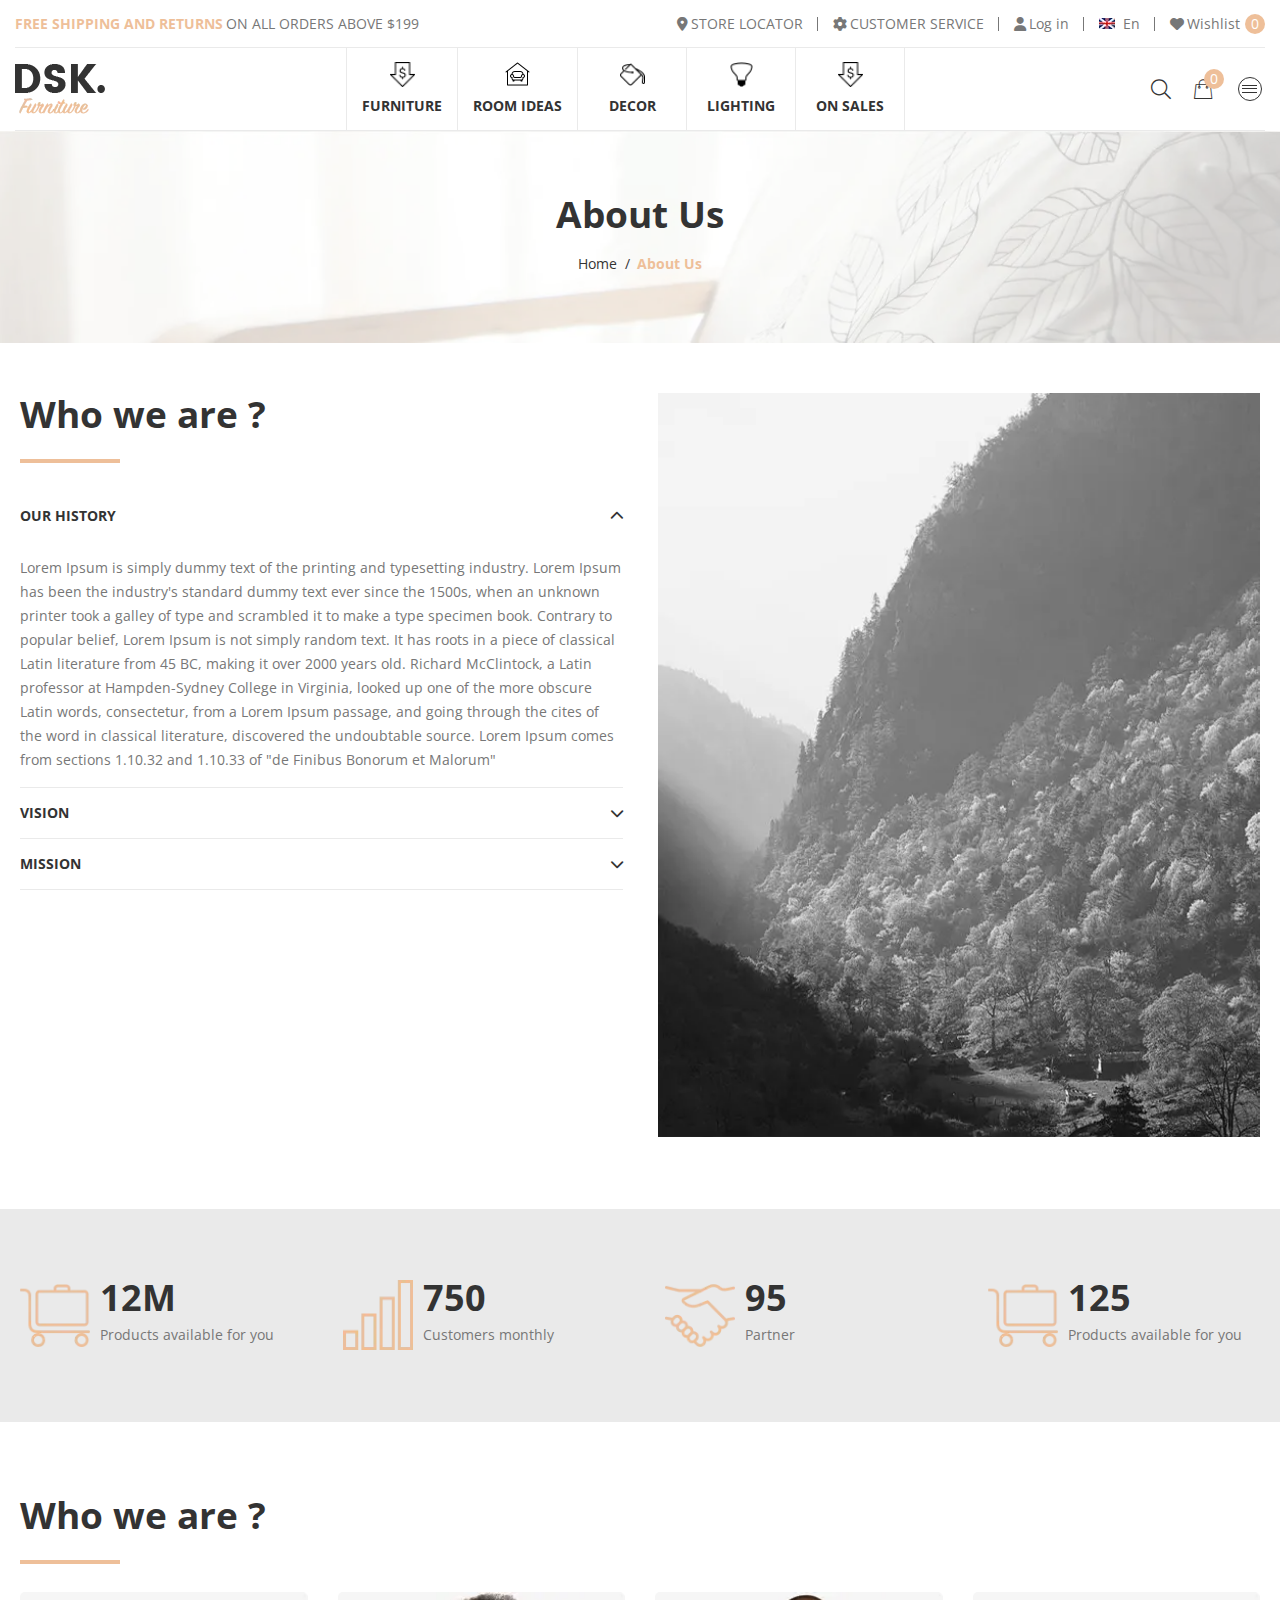
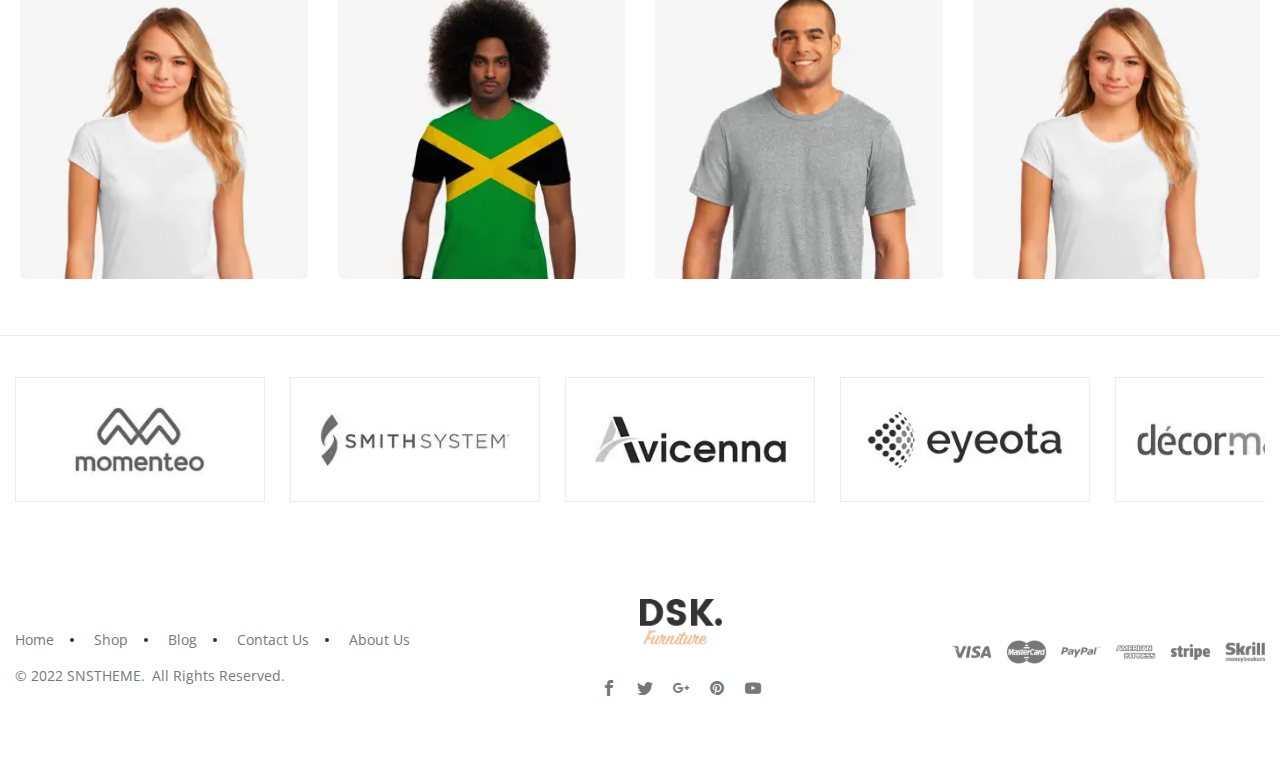
==== about-us.html @ 85099d87 "fc" ====
<!DOCTYPE html>
<html lang="en">

<head>
	<title>About Us</title>
	<meta charset="UTF-8">
	<meta name="format-detection" content="telephone=no">
	<!-- <style>body{opacity: 0;}</style> -->
	<link rel="stylesheet" href="css/style.min.css?_v=20220420190626">
	<!-- <link rel="shortcut icon" href="favicon.ico"> -->
	<!-- <meta name="robots" content="noindex, nofollow"> -->
	<meta name="viewport" content="width=device-width, initial-scale=1.0">
</head>


<!-- 
<div class="procuts-item">
	<div class="procuts-item__wrapper-image">
		<a href="#" class="procuts-item__favorite _icon-heart"></a>
		<div class="procuts-item__sale">sale</div>
		<div class="procuts-item__new">sale</div>
		<a href="#" class="procuts-item__image-ibg">
			<picture><source srcset="img/procuts-item/01.webp" type="image/webp"><img src="img/procuts-item/01.jpg" alt="image"></picture>
		</a>
	</div>
	<a href="#" class="procuts-item__title">Alice barstool</a>
	<div class="procuts-item__stars">
		<div class="procuts-item__star _icon-star checked"></div>
		<div class="procuts-item__star _icon-star checked"></div>
		<div class="procuts-item__star _icon-star checked"></div>
		<div class="procuts-item__star _icon-star checked"></div>
		<div class="procuts-item__star _icon-star"></div>
	</div>
	<div class="procuts-item__price">
		<div class="procuts-item__old">13.00$</div>
		<div class="procuts-item__new">16.00$</div>
	</div>
	<div class="procuts-item__text"></div>
	<div class="procuts-item__actions">
		<a href="#" class="procuts-item__button button button_white">Add to cart</a>
		<a href="#" class="procuts-item__icon _icon-eye"></a>
		<a href="#" class="procuts-item__icon _icon-scales"></a>
	</div>
</div> 
-->

<body>
	<div class="wrapper">
		<header data-scroll="48" class="header">
			<div class="header__top top-header">
				<div class="top-header__container">
					<div class="top-header__inner">
						<div class="top-header__free"><span>FREE SHIPPING AND RETURNS</span>ON ALL ORDERS ABOVE $199</div>
						<div class="top-header__links">
							<a href="#" class="top-header__link _icon-location">STORE LOCATOR</a>
							<a href="#" class="top-header__link _icon-gear">CUSTOMER SERVICE</a>
							<a href="#" class="top-header__link _icon-user">Log in</a>
							<div class="top-header__list">
								<div class="top-header__item">
									<a href="#" class="top-header__main-link">
										<div class="top-header__image-ibg top-header__image-ibg_contain">
											<picture><source srcset="img/header/flags/01.webp" type="image/webp"><img src="img/header/flags/01.jpg" alt="image"></picture>
										</div>
										<span>En</span>
									</a>
									<ul class="top-header__sub-list">
										<li class="top-header__sub-item">
											<a href="#" class="top-header__sub-link">
												<div class="top-header__image-ibg top-header__image-ibg_contain">
													<picture><source srcset="img/header/flags/02.webp" type="image/webp"><img src="img/header/flags/02.jpg" alt="image"></picture>
												</div>
												<span>It</span>
											</a>
										</li>
										<li class="top-header__sub-item">
											<a href="#" class="top-header__sub-link">
												<div class="top-header__image-ibg top-header__image-ibg_contain">
													<picture><source srcset="img/header/flags/03.webp" type="image/webp"><img src="img/header/flags/03.jpg" alt="image"></picture>
												</div>
												<span>Fr</span>
											</a>
										</li>
									</ul>
								</div>
							</div>
							<a href="#" class="top-header__link _icon-heart">Wishlist<span>0</span></a>
						</div>
					</div>
				</div>
			</div>
			<div data-lp class="header__bottom bottom-header">
				<div class="bottom-header__container">
					<div class="bottom-header__inner">
						<a href="#" class="bottom-header__logo-ibg bottom-header__logo-ibg_contain">
							<picture><source srcset="img/logotype.webp" type="image/webp"><img src="img/logotype.png" alt="image"></picture>
						</a>
						<div data-da=".menu__list,992,first" class="bottom-header__about">
							<a href="#" class="bottom-header__link bottom-header__link_first">
								<div class="bottom-header__image-ibg bottom-header__image-ibg_contain">
									<picture><source srcset="img/header/about/04.webp" type="image/webp"><img src="img/header/about/04.png" alt="image"></picture>
								</div>
								<div class="bottom-header__text">Furniture</div>
							</a>
							<a href="#" class="bottom-header__link">
								<div class="bottom-header__image-ibg bottom-header__image-ibg_contain">
									<picture><source srcset="img/header/about/01.webp" type="image/webp"><img src="img/header/about/01.png" alt="image"></picture>
								</div>
								<div class="bottom-header__text">Room Ideas</div>
							</a>
							<a href="#" class="bottom-header__link">
								<div class="bottom-header__image-ibg bottom-header__image-ibg_contain">
									<picture><source srcset="img/header/about/02.webp" type="image/webp"><img src="img/header/about/02.png" alt="image"></picture>
								</div>
								<div class="bottom-header__text">Decor</div>
							</a>
							<a href="#" class="bottom-header__link">
								<div class="bottom-header__image-ibg bottom-header__image-ibg_contain">
									<picture><source srcset="img/header/about/03.webp" type="image/webp"><img src="img/header/about/03.png" alt="image"></picture>
								</div>
								<div class="bottom-header__text">Lighting</div>
							</a>
							<a href="#" class="bottom-header__link">
								<div class="bottom-header__image-ibg bottom-header__image-ibg_contain">
									<picture><source srcset="img/header/about/04.webp" type="image/webp"><img src="img/header/about/04.png" alt="image"></picture>
								</div>
								<div class="bottom-header__text">on Sales</div>
							</a>
						</div>
						<div class="bottom-header__social">
							<a href="#" class="bottom-header__icon _icon-search"></a>
							<a href="#" class="bottom-header__icon _icon-cart"><span>0</span></a>
							<div class="header__menu menu">
								<div class="menu__icon icon-menu">
									<div class="icon-menu__inner">
										<span></span>
									</div>
								</div>
								<nav class="menu__body">
									<a href="tel:0433877946" class="menu__contctact">Call us free: (04) 33 877 946</a>
									<ul class="menu__list">
										<div class="menu__inner-list">
											<li data-spollers class="menu__item menu__item_drowp-down">
												<button type="button" data-spoller class="menu__link _icon-chervone">home</button>
												<ul class="menu__sub-menu">
													<li class="menu__sub-item">
														<a href="#" class="menu__sub-link">home 1</a>
													</li>
													<li class="menu__sub-item">
														<a href="#" class="menu__sub-link">home 2</a>
													</li>
													<li class="menu__sub-item">
														<a href="#" class="menu__sub-link">home 3</a>
													</li>
													<li class="menu__sub-item">
														<a href="#" class="menu__sub-link">home 4</a>
													</li>
												</ul>
											</li>
											<li class="menu__item">
												<a href="#" class="menu__link">shop</a>
											</li>
											<li class="menu__item">
												<a href="#" class="menu__link">blog</a>
											</li>
											<li class="menu__item">
												<a href="#" class="menu__link">about us</a>
											</li>
											<li class="menu__item">
												<a href="#" class="menu__link">contact us</a>
											</li>
										</div>
									</ul>
									<div class="menu__social">
										<div class="menu__text">Connect with us:</div>
										<div class="menu__icons">
											<a href="#" class="menu__social-icon _icon-facebook"></a>
											<a href="#" class="menu__social-icon _icon-google-plus"></a>
											<a href="#" class="menu__social-icon _icon-twitter"></a>
											<a href="#" class="menu__social-icon _icon-youtube"></a>
											<a href="#" class="menu__social-icon _icon-pinterest"></a>
										</div>
									</div>
								</nav>
							</div>
						</div>
					</div>
				</div>
			</div>
		</header>
		<main class="page">

			<section class="second-navigation">
				<div class="second-navigation__image-ibg">
					<picture><source srcset="img/second-navigation/01.webp" type="image/webp"><img src="img/second-navigation/01.jpg" alt="image"></picture>
				</div>
				<div class="second-navigation__small-container">
					<h1 class="second-navigation__title title">About Us</h1>
					<nav class="second-navigation__menu">
						<ul class="second-navigation__list">
							<li class="second-navigation__item"><a href="#" class="second-navigation__link">Home</a></li>
							<li class="second-navigation__item"><span class="second-navigation__span">About Us</span></li>
						</ul>
					</nav>
				</div>
			</section>

			<section class="who">
				<div class="who__small-container">
					<div class="who__spollers">
						<h2 class="contact-us__title title">Who we are ?</h2>
						<div data-spollers data-one-spoller class="who__items">
							<div class="who__item">
								<button data-spoller type="button" class="who__button _icon-chervone _spoller-active">Our history</button>
								<div class="who__body">Lorem Ipsum is simply dummy text of the printing and typesetting industry. Lorem Ipsum has been the industry's standard dummy text ever since the 1500s, when an unknown printer took a galley of type and scrambled it to make a type specimen book. Contrary to popular belief, Lorem Ipsum is not simply random text. It has roots in a piece of classical Latin literature from 45 BC, making it over 2000 years old. Richard McClintock, a Latin professor at Hampden-Sydney College in Virginia, looked up one of the more obscure Latin words, consectetur, from a Lorem Ipsum passage, and going through the cites of the word in classical literature, discovered the undoubtable source. Lorem Ipsum comes from sections 1.10.32 and 1.10.33 of "de Finibus Bonorum et Malorum" </div>
							</div>
							<div class="who__item">
								<button data-spoller type="button" class="who__button _icon-chervone">Vision</button>
								<div class="who__body">Lorem Ipsum is simply dummy text of the printing and typesetting industry. Lorem Ipsum has been the industry's standard dummy text.</div>
							</div>
							<div class="who__item">
								<button data-spoller type="button" class="who__button _icon-chervone">mission</button>
								<div class="who__body">Lorem Ipsum is simply dummy text of the printing and typesetting industry. Lorem Ipsum has been the industry's standard dummy text ever since the 1500s, when an unknown printer took a galley of type and scrambled it to make a type specimen book. Contrary to popular belief, Lorem Ipsum is not simply random text. It has roots in a piece of classical Latin literature from 45 BC, making it over 2000 years old. Richard McClintock, a Latin professor at Hampden-Sydney College in Virginia, looked up one of the more obscure Latin words, consectetur, from a Lorem Ipsum passage, and going through the cites of the word in classical literature, discovered the undoubtable source. Lorem Ipsum comes from sections 1.10.32 and 1.10.33 of.</div>
							</div>
						</div>
					</div>
					<div class="who__image-ibg">
						<picture><source srcset="img/who/01.webp" type="image/webp"><img src="img/who/01.jpg" alt="image"></picture>
					</div>
				</div>
			</section>

			<div class="digi">
				<div class="digi__container">
					<div class="digi__small-container">
						<div class="digi__items">
							<div class="digi__item">
								<div class="digi__icon-ibg digi__icon-ibg_contain">
									<picture><source srcset="img/digi/01.webp" type="image/webp"><img src="img/digi/01.png" alt="image"></picture>
								</div>
								<div class="digi__content">
									<div class="digi__number">12M</div>
									<div class="digi__text">Products available for you</div>
								</div>
							</div>
							<div class="digi__item">
								<div class="digi__icon-ibg digi__icon-ibg_contain">
									<picture><source srcset="img/digi/02.webp" type="image/webp"><img src="img/digi/02.png" alt="image"></picture>
								</div>
								<div class="digi__content">
									<div class="digi__number">750</div>
									<div class="digi__text">Customers monthly</div>
								</div>
							</div>
							<div class="digi__item">
								<div class="digi__icon-ibg digi__icon-ibg_contain">
									<picture><source srcset="img/digi/03.webp" type="image/webp"><img src="img/digi/03.png" alt="image"></picture>
								</div>
								<div class="digi__content">
									<div class="digi__number">95</div>
									<div class="digi__text">Partner</div>
								</div>
							</div>
							<div class="digi__item">
								<div class="digi__icon-ibg digi__icon-ibg_contain">
									<picture><source srcset="img/digi/04.webp" type="image/webp"><img src="img/digi/04.png" alt="image"></picture>
								</div>
								<div class="digi__content">
									<div class="digi__number">125</div>
									<div class="digi__text">Products available for you</div>
								</div>
							</div>
						</div>
					</div>
				</div>
			</div>

			<section class="meet-team">
				<div class="meet-team__small-container">
					<h2 class="contact-us__title title">Who we are ?</h2>
					<div class="meet-team__items">
						<div class="meet-team__column">
							<div class="meet-team__item">
								<div class="meet-team__image-ibg">
									<picture><source srcset="img/meet-team/01.webp" type="image/webp"><img src="img/meet-team/01.jpg" alt="image"></picture>
								</div>
								<div class="meet-team__hover">
									<a href="#" class="meet-team__naem">Natalia</a>
									<a href="#" class="meet-team__postion">Furniture Design</a>
									<div class="meet-team__social">
										<a href="# " class="meet-team__link _icon-facebook"></a>
										<a href="# " class="meet-team__link _icon-twitter"></a>
										<a href="# " class="meet-team__link _icon-google-plus"></a>
									</div>
								</div>
							</div>
						</div>
						<div class="meet-team__column">
							<div class="meet-team__item">
								<div class="meet-team__image-ibg">
									<picture><source srcset="img/meet-team/02.webp" type="image/webp"><img src="img/meet-team/02.jpg" alt="image"></picture>
								</div>
								<div class="meet-team__hover">
									<a href="#" class="meet-team__naem">Wiliam</a>
									<a href="#" class="meet-team__postion">Technical Support</a>
									<div class="meet-team__social">
										<a href="# " class="meet-team__link _icon-facebook"></a>
										<a href="# " class="meet-team__link _icon-twitter"></a>
										<a href="# " class="meet-team__link _icon-google-plus"></a>
									</div>
								</div>
							</div>
						</div>
						<div class="meet-team__column">
							<div class="meet-team__item">
								<div class="meet-team__image-ibg">
									<picture><source srcset="img/meet-team/03.webp" type="image/webp"><img src="img/meet-team/03.jpg" alt="image"></picture>
								</div>
								<div class="meet-team__hover">
									<a href="#" class="meet-team__naem">Stephen Ngo</a>
									<a href="#" class="meet-team__postion">CTO</a>
									<div class="meet-team__social">
										<a href="# " class="meet-team__link _icon-facebook"></a>
										<a href="# " class="meet-team__link _icon-twitter"></a>
										<a href="# " class="meet-team__link _icon-google-plus"></a>
									</div>
								</div>
							</div>
						</div>
						<div class="meet-team__column">
							<div class="meet-team__item">
								<div class="meet-team__image-ibg">
									<picture><source srcset="img/meet-team/01.webp" type="image/webp"><img src="img/meet-team/01.jpg" alt="image"></picture>
								</div>
								<div class="meet-team__hover">
									<a href="#" class="meet-team__naem">Natalia</a>
									<a href="#" class="meet-team__postion">Furniture Design</a>
									<div class="meet-team__social">
										<a href="# " class="meet-team__link _icon-facebook"></a>
										<a href="# " class="meet-team__link _icon-twitter"></a>
										<a href="# " class="meet-team__link _icon-google-plus"></a>
									</div>
								</div>
							</div>
						</div>
					</div>
				</div>
			</section>

			<div class="partners">
				<div class="partners__container">
					<div class="partners__slider">
						<div class="partners__swiper">
							<a href="#" class="partners__slide">
								<div class="partners__image-ibg partners__image-ibg_contain">
									<picture><source srcset="img/partners/01.webp" type="image/webp"><img src="img/partners/01.jpg" alt="image"></picture>
								</div>
							</a>
							<a href="#" class="partners__slide">
								<div class="partners__image-ibg partners__image-ibg_contain">
									<picture><source srcset="img/partners/02.webp" type="image/webp"><img src="img/partners/02.jpg" alt="image"></picture>
								</div>
							</a>
							<a href="#" class="partners__slide">
								<div class="partners__image-ibg partners__image-ibg_contain">
									<picture><source srcset="img/partners/03.webp" type="image/webp"><img src="img/partners/03.jpg" alt="image"></picture>
								</div>
							</a>
							<a href="#" class="partners__slide">
								<div class="partners__image-ibg partners__image-ibg_contain">
									<picture><source srcset="img/partners/04.webp" type="image/webp"><img src="img/partners/04.jpg" alt="image"></picture>
								</div>
							</a>
							<a href="#" class="partners__slide">
								<div class="partners__image-ibg partners__image-ibg_contain">
									<picture><source srcset="img/partners/05.webp" type="image/webp"><img src="img/partners/05.jpg" alt="image"></picture>
								</div>
							</a>
							<a href="#" class="partners__slide">
								<div class="partners__image-ibg partners__image-ibg_contain">
									<picture><source srcset="img/partners/06.webp" type="image/webp"><img src="img/partners/06.jpg" alt="image"></picture>
								</div>
							</a>
						</div>
					</div>
				</div>
			</div>

		</main>
		<footer class="footer">
			<div class="footer__container">
				<div class="footer__content">
					<nav class="footer__menu">
						<ul class="footer__list">
							<li class="footer__item">
								<a href="#" class="footer__link">Home</a>
							</li>
							<li class="footer__item">
								<a href="#" class="footer__link">Shop</a>
							</li>
							<li class="footer__item">
								<a href="#" class="footer__link">Blog</a>
							</li>
							<li class="footer__item">
								<a href="#" class="footer__link">Contact Us</a>
							</li>
							<li class="footer__item">
								<a href="#" class="footer__link">About Us</a>
							</li>
						</ul>
					</nav>
					<div class="footer__copy">© 2022 SNSTHEME. <a href="#">All Rights Reserved.</a></div>
				</div>
				<div class="footer__main">
					<a href="#" class="footer__logo-ibg footer__logo-ibg_contain">
						<picture><source srcset="img/logotype.webp" type="image/webp"><img src="img/logotype.png" alt="image"></picture>
					</a>
					<div class="footer__icons">
						<a href="#" class="footer__icon _icon-facebook"></a>
						<a href="#" class="footer__icon _icon-twitter"></a>
						<a href="#" class="footer__icon _icon-google-plus"></a>
						<a href="#" class="footer__icon _icon-pinterest"></a>
						<a href="#" class="footer__icon _icon-youtube"></a>
					</div>
				</div>
				<a href="#" class="footer__pay-ibg footer__pay-ibg_contain">
					<picture><source srcset="img/payment.webp" type="image/webp"><img src="img/payment.png" alt="image"></picture>
				</a>
			</div>
		</footer>
	</div>
	<!-- 
<div id="popup" aria-hidden="true" class="popup">
	<div class="popup__wrapper">
		<div class="popup__content">
			<button data-close type="button" class="popup__close">Закрыть</button>
			<div class="popup__text">
			</div>
		</div>
	</div>
</div>
 -->

	<script src="js/app.min.js?_v=20220420190626"></script>
</body>

</html>
---- css/style.min.css ----
@charset "UTF-8";@import url(https://fonts.googleapis.com/css?family=Open+Sans:300,regular,italic,700&display=swap);@import url(https://fonts.googleapis.com/css?family=Poppins:700&display=swap);@font-face{font-family:icons;font-display:swap;src:url(../fonts/icons.woff2) format("woff2"),url(../fonts/icons.woff) format("woff");font-weight:400;font-style:normal}.aside-blog__button::before,.aside-catalog__link::after,.aside-catalog__title_categories::before,.aside-catalog__title_hide::before,.content-product__star,.select__value:after,[class*=_icon-]:before{font-family:icons;font-style:normal;font-weight:400;font-variant:normal;text-transform:none;line-height:1;-webkit-font-smoothing:antialiased;-moz-osx-font-smoothing:grayscale}[class*=_icon-]:before{display:block}._icon-arrow:before{content:"\e900"}._icon-chervone:before{content:"\e902"}._icon-comments:before{content:"\e903"}._icon-eye:before{content:"\e904"}._icon-folder:before{content:"\e905"}._icon-gear:before{content:"\e906"}._icon-heart:before{content:"\e907"}._icon-list:before{content:"\e908"}._icon-location:before{content:"\e90a"}._icon-scales:before{content:"\e90b"}._icon-sheare:before{content:"\e90c"}._icon-tags:before{content:"\e90d"}._icon-user:before{content:"\e90e"}._icon-cart:before{content:"\e901"}._icon-grid:before{content:"\e909"}._icon-search:before{content:"\e90f"}._icon-star:before,.content-product__star:before{content:"\e914"}._icon-cog:before{content:"\e994"}._icon-google-plus:before{content:"\ea8b"}._icon-facebook:before{content:"\ea90"}._icon-twitter:before{content:"\ea96"}._icon-youtube:before{content:"\ea9d"}._icon-pinterest:before{content:"\ead1"}*{padding:0;margin:0;border:0}*,:after,:before{-webkit-box-sizing:border-box;box-sizing:border-box}body,html{height:100%;min-width:320px}body{color:#777;line-height:1;font-family:"Open Sans";font-size:.875rem;-ms-text-size-adjust:100%;-moz-text-size-adjust:100%;-webkit-text-size-adjust:100%;-webkit-font-smoothing:antialiased;-moz-osx-font-smoothing:grayscale}button,input,textarea{font-family:"Open Sans";font-size:inherit}button{cursor:pointer;color:inherit;background-color:inherit}a{color:inherit}a:link,a:visited{text-decoration:none}a:hover{text-decoration:none}ul li{list-style:none}img{vertical-align:top}h1,h2,h3,h4,h5,h6{font-weight:inherit;font-size:inherit}.lock body{overflow:hidden;-ms-touch-action:none;touch-action:none}.wrapper{min-height:100%;display:-webkit-box;display:-ms-flexbox;display:flex;-webkit-box-orient:vertical;-webkit-box-direction:normal;-ms-flex-direction:column;flex-direction:column;overflow:hidden}.wrapper>main{-webkit-box-flex:1;-ms-flex:1 1 auto;flex:1 1 auto}.wrapper>*{min-width:0}[class*=__container]{max-width:114.375rem;-webkit-box-sizing:content-box;box-sizing:content-box;margin:0 auto;padding:0 .9375rem}[class*=__small-container]{max-width:77.5rem;padding:0 .9375rem;-webkit-box-sizing:content-box;box-sizing:content-box;margin:0 auto}.button{display:-webkit-box;display:-ms-flexbox;display:flex;-webkit-box-pack:center;-ms-flex-pack:center;justify-content:center;-webkit-box-align:center;-ms-flex-align:center;align-items:center;min-height:3.125rem;padding:.5rem .9375rem;font-weight:700;color:#fff;background-color:#eebf99;text-align:center;line-height:1.2857142857;border-radius:.3125rem;border:.0625rem solid transparent;-webkit-transition:all .3s ease 0s;-o-transition:all .3s ease 0s;transition:all .3s ease 0s}.button_white{background-color:#fff;border:.0625rem solid #eaeaea;color:#777}input[type=email],input[type=tel],input[type=text],textarea{-webkit-appearance:none;-moz-appearance:none;appearance:none}.input{border-radius:.3125rem;width:100%;display:block;padding:0 .9375rem;border:.0625rem solid #eaeaea;color:#000}.input::-webkit-input-placeholder{opacity:1;-webkit-transition:opacity .3s ease 0s;transition:opacity .3s ease 0s}.input::-moz-placeholder{opacity:1;-moz-transition:opacity .3s ease 0s;transition:opacity .3s ease 0s}.input:-ms-input-placeholder{opacity:1;-ms-transition:opacity .3s ease 0s;transition:opacity .3s ease 0s}.input::-ms-input-placeholder{opacity:1;-ms-transition:opacity .3s ease 0s;transition:opacity .3s ease 0s}.input::placeholder{opacity:1;-webkit-transition:opacity .3s ease 0s;-o-transition:opacity .3s ease 0s;transition:opacity .3s ease 0s}.input:focus::-webkit-input-placeholder{opacity:0}.input:focus::-moz-placeholder{opacity:0}.input:focus:-ms-input-placeholder{opacity:0}.input:focus::-ms-input-placeholder{opacity:0}.input:focus::placeholder{opacity:0}textarea.input{resize:none;padding:0 0}.checkbox{position:relative}.checkbox:not(:last-child){margin-bottom:.3125em}.checkbox__input{position:absolute;width:0;height:0;opacity:0}.checkbox__input:focus+.checkbox__label:before{-webkit-box-shadow:0 0 .3125rem #000;box-shadow:0 0 .3125rem #000}.checkbox__input:checked+.checkbox__label:before{border:.0625rem solid #eebf99}.checkbox__input:checked+.checkbox__label .checkbox__text{color:#eebf99}.checkbox__input:checked+.checkbox__label .checkbox__text span{color:#777}.checkbox__label{padding:.625rem 0;cursor:pointer;display:-webkit-inline-box;display:-ms-inline-flexbox;display:inline-flex;-webkit-box-align:center;-ms-flex-align:center;align-items:center;position:relative;gap:.625rem}.checkbox__label:before{content:"";-ms-flex-item-align:start;align-self:flex-start;-webkit-box-flex:0;-ms-flex:0 0 .75rem;flex:0 0 .75rem;width:.75rem;height:.75rem;border:.0625rem solid #eaeaea;-webkit-transition:all .3s ease 0s;-o-transition:all .3s ease 0s;transition:all .3s ease 0s}.checkbox__text{text-transform:uppercase;color:#333;-webkit-transition:color .3s ease 0s;-o-transition:color .3s ease 0s;transition:color .3s ease 0s}.checkbox__text span{color:#777}.custom{position:relative}.custom__input{position:absolute;width:0;height:0;opacity:0}.custom__input:focus+.custom__label .custom__circle::before{-webkit-box-shadow:0 0 .3125rem #000;box-shadow:0 0 .3125rem #000}.custom__input:checked+.custom__label .custom__circle::before{border:.0625rem solid #eebf99}.custom__label{position:relative;display:-webkit-box;display:-ms-flexbox;display:flex;-webkit-box-pack:center;-ms-flex-pack:center;justify-content:center;-webkit-box-align:center;-ms-flex-align:center;align-items:center;cursor:pointer;min-width:1.875rem;max-width:1.875rem;height:1.875rem;border-radius:50%}.custom__circle{-webkit-box-flex:0;-ms-flex:0 0 1.125rem;flex:0 0 1.125rem;width:1.125rem;height:1.125rem;border-radius:50%}.custom__circle::before{content:"";position:absolute;width:100%;height:100%;top:0;left:0;border:.0625rem solid #eaeaea;-webkit-transition:all .3s ease 0s;-o-transition:all .3s ease 0s;transition:all .3s ease 0s;border-radius:50%;-webkit-box-shadow:0 0 .3125rem transparent;box-shadow:0 0 .3125rem transparent}.select{position:relative}.select__body{position:relative}.select__title{color:inherit;text-align:left;border:1px solid #eaeaea;-webkit-transition:border .3s ease 0s;-o-transition:border .3s ease 0s;transition:border .3s ease 0s;background-color:#fff;cursor:pointer;width:100%;border-radius:4px}.select__value{display:-webkit-box;display:-ms-flexbox;display:flex;-webkit-box-align:center;-ms-flex-align:center;align-items:center;height:1.875rem;padding:0 1.875rem 0 .9375rem;gap:.625rem}.select__value>*{-webkit-box-flex:1;-ms-flex:1 1 auto;flex:1 1 auto}.select__value:after{position:absolute;right:.625rem;content:"\e902";-webkit-transition:all .3s ease 0s;-o-transition:all .3s ease 0s;transition:all .3s ease 0s;top:50%;-webkit-transform:rotate(0) translate(0,-50%);-ms-transform:rotate(0) translate(0,-50%);transform:rotate(0) translate(0,-50%)}._select-open .select__value:after{color:#eebf99;-webkit-transform:rotate(-180deg) translate(0,50%);-ms-transform:rotate(-180deg) translate(0,50%);transform:rotate(-180deg) translate(0,50%)}.select__value._select-pseudo-label::before{content:attr(data-pseudo-label);opacity:.5}.select .select__content{white-space:nowrap;max-width:10rem;overflow:hidden}.select__text{-webkit-box-flex:1;-ms-flex:1 1 auto;flex:1 1 auto}.select__input{width:100%;background-color:transparent;height:100%}.select__options{color:#000;position:absolute;z-index:2;top:2rem;border-radius:0 0 4px 4px;min-width:100%;left:0;background-color:#fff;border-top:0;border:1px solid #d9d9d9;border-top:0;padding:10px 0 5px 0}.select__scroll{overflow-y:auto;overflow-x:hidden;max-height:200px}.select__option{width:100%;display:block;text-align:left;cursor:pointer;padding:5px 15px;color:inherit}.select__option._select-selected{background-color:#eee}.select__row{display:-webkit-inline-box;display:-ms-inline-flexbox;display:inline-flex;-webkit-box-align:center;-ms-flex-align:center;align-items:center}.select._select-open{z-index:5}._select-tag{cursor:pointer}.quantity{width:5.625rem;height:2.8125rem;display:-webkit-box;display:-ms-flexbox;display:flex;border:.0625rem solid #eaeaea;border-radius:.3125rem}.quantity__button{-webkit-box-flex:0;-ms-flex:0 0 1.875rem;flex:0 0 1.875rem;position:relative;cursor:pointer}.quantity__button::after,.quantity__button::before{content:"";position:absolute;top:50%;left:50%;-webkit-transition:all .3s ease 0s;-o-transition:all .3s ease 0s;transition:all .3s ease 0s;margin:0 0 0 -.28125rem;background-color:#a6a6a6;width:.5625rem;height:.0625rem}.quantity__button_plus::before{-webkit-transform:rotate(-90deg);-ms-transform:rotate(-90deg);transform:rotate(-90deg)}.quantity__input{-webkit-box-flex:1;-ms-flex:1 1 auto;flex:1 1 auto}.quantity__input input{height:100%;color:#777;font-size:.75rem;width:100%;text-align:center}.noUi-target,.noUi-target *{-webkit-touch-callout:none;-webkit-tap-highlight-color:transparent;-webkit-user-select:none;-ms-touch-action:none;touch-action:none;-ms-user-select:none;-moz-user-select:none;user-select:none;-webkit-box-sizing:border-box;box-sizing:border-box}.noUi-target{position:relative}.noUi-base,.noUi-connects{width:100%;height:100%;position:relative;z-index:1}.noUi-connects{overflow:hidden;z-index:0}.noUi-connect,.noUi-origin{will-change:transform;position:absolute;z-index:1;top:0;right:0;height:100%;width:calc(100% - 1.25rem);-ms-transform-origin:0 0;-webkit-transform-origin:0 0;-webkit-transform-style:preserve-3d;transform-origin:0 0;-webkit-transform-style:flat;transform-style:flat}.noUi-txt-dir-rtl.noUi-horizontal .noUi-origin{left:0;right:auto}.noUi-vertical .noUi-origin{top:-100%;width:0}.noUi-horizontal .noUi-origin{height:0}.noUi-handle{-webkit-backface-visibility:hidden;backface-visibility:hidden;position:absolute}.noUi-touch-area{height:100%;width:100%}.noUi-state-tap .noUi-connect,.noUi-state-tap .noUi-origin{-webkit-transition:-webkit-transform .3s;transition:-webkit-transform .3s;-o-transition:transform .3s;transition:transform .3s;transition:transform .3s,-webkit-transform .3s}.noUi-state-drag *{cursor:inherit!important}.noUi-horizontal{height:.3125rem;background-color:#eebf99}.noUi-horizontal .noUi-handle{width:1.25rem;height:1.25rem;right:0;top:-.5625rem;border-radius:50%}.noUi-vertical{width:18px}.noUi-vertical .noUi-handle{width:28px;height:34px;right:-6px;bottom:-17px}.noUi-txt-dir-rtl.noUi-horizontal .noUi-handle{left:-17px;right:auto}.noUi-target{background-color:#eaeaea}.noUi-connects{border-radius:3px}.noUi-connect{background-color:#eebf99}.noUi-draggable{cursor:ew-resize}.noUi-vertical .noUi-draggable{cursor:ns-resize}.noUi-handle{cursor:pointer;width:1.25rem;height:1.25rem;background-color:#fff;border:.1875rem solid #eebf99;border-radius:50%}[disabled] .noUi-connect{background:#b8b8b8}[disabled] .noUi-handle,[disabled].noUi-handle,[disabled].noUi-target{cursor:not-allowed}.noUi-pips,.noUi-pips *{-webkit-box-sizing:border-box;box-sizing:border-box}.noUi-pips{position:absolute;color:#999}.noUi-value{position:absolute;white-space:nowrap;text-align:center}.noUi-value-sub{color:#ccc;font-size:10px}.noUi-marker{position:absolute;background:#ccc}.noUi-marker-sub{background:#aaa}.noUi-marker-large{background:#aaa}.noUi-pips-horizontal{padding:10px 0;height:80px;top:100%;left:0;width:100%}.noUi-value-horizontal{-webkit-transform:translate(-50%,50%);-ms-transform:translate(-50%,50%);transform:translate(-50%,50%)}.noUi-rtl .noUi-value-horizontal{-webkit-transform:translate(50%,50%);-ms-transform:translate(50%,50%);transform:translate(50%,50%)}.noUi-marker-horizontal.noUi-marker{margin-left:-1px;width:2px;height:5px}.noUi-marker-horizontal.noUi-marker-sub{height:10px}.noUi-marker-horizontal.noUi-marker-large{height:15px}.noUi-pips-vertical{padding:0 10px;height:100%;top:0;left:100%}.noUi-value-vertical{-webkit-transform:translate(0,-50%);-ms-transform:translate(0,-50%);transform:translate(0,-50%);padding-left:25px}.noUi-rtl .noUi-value-vertical{-webkit-transform:translate(0,50%);-ms-transform:translate(0,50%);transform:translate(0,50%)}.noUi-marker-vertical.noUi-marker{width:5px;height:2px;margin-top:-1px}.noUi-marker-vertical.noUi-marker-sub{width:10px}.noUi-marker-vertical.noUi-marker-large{width:15px}.noUi-tooltip{display:block;position:absolute;border:1px solid #d9d9d9;border-radius:3px;background:#fff;color:#000;padding:5px;text-align:center;white-space:nowrap}.noUi-horizontal .noUi-tooltip{-webkit-transform:translate(-50%,0);-ms-transform:translate(-50%,0);transform:translate(-50%,0);left:50%;bottom:120%}.noUi-vertical .noUi-tooltip{-webkit-transform:translate(0,-50%);-ms-transform:translate(0,-50%);transform:translate(0,-50%);top:50%;right:120%}.noUi-horizontal .noUi-origin>.noUi-tooltip{-webkit-transform:translate(50%,0);-ms-transform:translate(50%,0);transform:translate(50%,0);left:auto;bottom:10px}.noUi-vertical .noUi-origin>.noUi-tooltip{-webkit-transform:translate(0,-18px);-ms-transform:translate(0,-18px);transform:translate(0,-18px);top:auto;right:28px}.paggination__list{display:-webkit-box;display:-ms-flexbox;display:flex;-webkit-box-pack:center;-ms-flex-pack:center;justify-content:center;gap:.625rem}.paggination__link{min-width:2.5rem;max-width:2.5rem;height:2.5rem;display:-webkit-box;display:-ms-flexbox;display:flex;-webkit-box-pack:center;-ms-flex-pack:center;justify-content:center;-webkit-box-align:center;-ms-flex-align:center;align-items:center;font-size:1rem;border:.0625rem solid;font-weight:700;border-radius:.3125rem;-webkit-transition:all .3s ease 0s;-o-transition:all .3s ease 0s;transition:all .3s ease 0s}.paggination__link.active{background-color:#eebf99;color:#fff}[class*=-ibg]{position:relative}[class*=-ibg] img{position:absolute;width:100%;height:100%;top:0;left:0;-o-object-fit:cover;object-fit:cover}[class*=-ibg_contain] img{-o-object-fit:contain;object-fit:contain}.title{color:#333;line-height:1.1428571429;font-weight:700}@supports (font-size:clamp(1.875rem ,1.7191558442rem + 0.7792207792vw ,2.625rem)){.title{font-size:clamp(1.875rem ,1.7191558442rem + .7792207792vw ,2.625rem)}}@supports not (font-size:clamp(1.875rem ,1.7191558442rem + 0.7792207792vw ,2.625rem)){.title{font-size:calc(1.875rem + .75 * (100vw - 20rem)/ 96.25)}}.dots{position:absolute;left:50%;-webkit-transform:translate(-50%,0);-ms-transform:translate(-50%,0);transform:translate(-50%,0);display:-webkit-box;display:-ms-flexbox;display:flex;gap:.625rem;height:1.25rem;overflow:auto}.dots .swiper-pagination-bullet{cursor:pointer;width:1.25rem;height:1.25rem;-webkit-transition:all .3s ease 0s;-o-transition:all .3s ease 0s;transition:all .3s ease 0s;border-radius:50%;background-color:transparent;border:.1875rem solid #ccc}.dots .swiper-pagination-bullet-active{background-color:#eebf99;border:.1875rem solid transparent}@-webkit-keyframes fadeOutGrid{0%{-webkit-transform:scale(.95);transform:scale(.95);opacity:0}100%{opacity:1;-webkit-transform:scale(1);transform:scale(1)}}@keyframes fadeOutGrid{0%{-webkit-transform:scale(.95);transform:scale(.95);opacity:0}100%{opacity:1;-webkit-transform:scale(1);transform:scale(1)}}@-webkit-keyframes fadeOutList{0%{-webkit-transform:scale(.95);transform:scale(.95);opacity:0}100%{opacity:1;-webkit-transform:scale(1);transform:scale(1)}}@keyframes fadeOutList{0%{-webkit-transform:scale(.95);transform:scale(.95);opacity:0}100%{opacity:1;-webkit-transform:scale(1);transform:scale(1)}}@supports (margin-bottom:clamp(4.8125rem ,-2.1401209677rem + 9.1935483871vw ,8.375rem)){.header._header-scroll{margin-bottom:clamp(4.8125rem ,-2.1401209677rem + 9.1935483871vw ,8.375rem)}}@supports not (margin-bottom:clamp(4.8125rem ,-2.1401209677rem + 9.1935483871vw ,8.375rem)){.header._header-scroll{margin-bottom:calc(4.8125rem + 3.5625 * (100vw - 75.625rem)/ 38.75)}}.header._header-scroll .header__bottom{position:fixed;top:0;left:0;width:100%;z-index:10;background-color:#fff}.header__bottom._static-no-padding{padding-right:0!important}.top-header__inner{display:-webkit-box;display:-ms-flexbox;display:flex;-webkit-box-align:center;-ms-flex-align:center;align-items:center;-webkit-box-pack:justify;-ms-flex-pack:justify;justify-content:space-between;gap:1.5625rem;height:3rem;border-bottom:.0625rem solid #eaeaea}.top-header__free{display:-webkit-box;display:-ms-flexbox;display:flex;-webkit-box-align:center;-ms-flex-align:center;align-items:center;height:2.25rem;overflow:auto}.top-header__free span{color:#eebf99;line-height:1.2857142857;font-weight:400;text-transform:uppercase;font-weight:700;margin-right:.1875rem}.top-header__links{display:-webkit-box;display:-ms-flexbox;display:flex}.top-header__link{display:-webkit-box;display:-ms-flexbox;display:flex;-webkit-box-align:center;-ms-flex-align:center;align-items:center;height:3rem;padding:0 .9375rem;-webkit-transition:all .3s ease 0s;-o-transition:all .3s ease 0s;transition:all .3s ease 0s;position:relative}.top-header__link::before{margin-right:.1875rem}.top-header__link span{margin-left:.3125rem;display:-webkit-box;display:-ms-flexbox;display:flex;-webkit-box-pack:center;-ms-flex-pack:center;justify-content:center;-webkit-box-align:center;-ms-flex-align:center;align-items:center;min-width:1.25rem;height:1.25rem;background-color:#eebf99;padding:0 .3125rem;border-radius:50%;color:#fff}.top-header__link:last-child{padding-right:0}.top-header__link:last-child::after{width:0;height:0;opacity:0;visibility:hidden}.top-header__item{position:relative}.top-header__item._hover .top-header__sub-list{-webkit-transform:translate(0,0);-ms-transform:translate(0,0);transform:translate(0,0);opacity:1;visibility:visible;pointer-events:auto}.top-header__main-link{height:3rem;display:-webkit-box;display:-ms-flexbox;display:flex;-webkit-box-align:center;-ms-flex-align:center;align-items:center;padding:0 .9375rem}.top-header__main-link span{-webkit-transition:color .3s ease 0s;-o-transition:color .3s ease 0s;transition:color .3s ease 0s;-ms-flex-item-align:center;-ms-grid-row-align:center;align-self:center}.top-header__image-ibg{-webkit-box-flex:0;-ms-flex:0 0 1rem;flex:0 0 1rem;width:1rem;height:.6875rem;margin-right:.5rem}.top-header__sub-list{z-index:5;position:absolute;top:100%;background-color:#fff;border:.0625rem solid #777;-webkit-transition:all .3s ease 0s;-o-transition:all .3s ease 0s;transition:all .3s ease 0s;-webkit-transform:translate(0,.625rem);-ms-transform:translate(0,.625rem);transform:translate(0,.625rem);opacity:0;visibility:hidden;pointer-events:none}.top-header__sub-link{display:-webkit-box;display:-ms-flexbox;display:flex;padding:.625rem .9375rem}.top-header__sub-link span{-webkit-transition:color .3s ease 0s;-o-transition:color .3s ease 0s;transition:color .3s ease 0s;-ms-flex-item-align:center;-ms-grid-row-align:center;align-self:center}.bottom-header__inner{-webkit-box-pack:justify;-ms-flex-pack:justify;justify-content:space-between;display:-webkit-box;display:-ms-flexbox;display:flex;-webkit-box-align:center;-ms-flex-align:center;align-items:center;gap:1.5625rem}.bottom-header__logo-ibg{display:block;-webkit-box-flex:0;-ms-flex:0 0 5.625rem;flex:0 0 5.625rem;width:5.625rem;height:3.125rem;-webkit-transition:all .3s ease 0s;-o-transition:all .3s ease 0s;transition:all .3s ease 0s}@supports (min-width:clamp(4.375rem ,3.7797619048rem + 2.9761904762vw ,5.625rem)){.bottom-header__logo-ibg{min-width:clamp(4.375rem ,3.7797619048rem + 2.9761904762vw ,5.625rem)}}@supports not (min-width:clamp(4.375rem ,3.7797619048rem + 2.9761904762vw ,5.625rem)){.bottom-header__logo-ibg{min-width:calc(4.375rem + 1.25 * (100vw - 20rem)/ 42)}}@supports (max-width:clamp(4.375rem ,3.7797619048rem + 2.9761904762vw ,5.625rem)){.bottom-header__logo-ibg{max-width:clamp(4.375rem ,3.7797619048rem + 2.9761904762vw ,5.625rem)}}@supports not (max-width:clamp(4.375rem ,3.7797619048rem + 2.9761904762vw ,5.625rem)){.bottom-header__logo-ibg{max-width:calc(4.375rem + 1.25 * (100vw - 20rem)/ 42)}}@supports (height:clamp(2.5rem ,2.2023809524rem + 1.4880952381vw ,3.125rem)){.bottom-header__logo-ibg{height:clamp(2.5rem ,2.2023809524rem + 1.4880952381vw ,3.125rem)}}@supports not (height:clamp(2.5rem ,2.2023809524rem + 1.4880952381vw ,3.125rem)){.bottom-header__logo-ibg{height:calc(2.5rem + .625 * (100vw - 20rem)/ 42)}}@supports (margin-right:clamp(0.00000625rem ,-6.5866751008rem + 8.7096612903vw ,3.375rem)){.bottom-header__logo-ibg{margin-right:clamp(.00000625rem ,-6.5866751008rem + 8.7096612903vw ,3.375rem)}}@supports not (margin-right:clamp(0.00000625rem ,-6.5866751008rem + 8.7096612903vw ,3.375rem)){.bottom-header__logo-ibg{margin-right:calc(.00000625rem + 3.37499375 * (100vw - 75.625rem)/ 38.75)}}.bottom-header__link{display:-webkit-box;display:-ms-flexbox;display:flex;-webkit-box-orient:vertical;-webkit-box-direction:normal;-ms-flex-direction:column;flex-direction:column;-webkit-box-align:center;-ms-flex-align:center;align-items:center;-webkit-box-pack:center;-ms-flex-pack:center;justify-content:center;padding:.625rem .9375rem;border-right:.0625rem solid #eaeaea;background-color:#fff;-webkit-transition:all .3s ease 0s;-o-transition:all .3s ease 0s;transition:all .3s ease 0s}@supports (min-width:clamp(6.25rem ,-3.6300403226rem + 13.064516129vw ,11.3125rem)){.bottom-header__link{min-width:clamp(6.25rem ,-3.6300403226rem + 13.064516129vw ,11.3125rem)}}@supports not (min-width:clamp(6.25rem ,-3.6300403226rem + 13.064516129vw ,11.3125rem)){.bottom-header__link{min-width:calc(6.25rem + 5.0625 * (100vw - 75.625rem)/ 38.75)}}@supports (min-height:clamp(4.6875rem ,-2.3870967742rem + 9.3548387097vw ,8.3125rem)){.bottom-header__link{min-height:clamp(4.6875rem ,-2.3870967742rem + 9.3548387097vw ,8.3125rem)}}@supports not (min-height:clamp(4.6875rem ,-2.3870967742rem + 9.3548387097vw ,8.3125rem)){.bottom-header__link{min-height:calc(4.6875rem + 3.625 * (100vw - 75.625rem)/ 38.75)}}.bottom-header__link_first{border-left:.0625rem solid #eaeaea}.bottom-header__image-ibg{-webkit-box-flex:0;-ms-flex:0 0 1.5625rem;flex:0 0 1.5625rem;min-width:1.5625rem;max-width:1.5625rem;height:1.25rem}@supports (margin-bottom:clamp(0.625rem ,0.0151209677rem + 0.8064516129vw ,0.9375rem)){.bottom-header__image-ibg:not(:last-child){margin-bottom:clamp(.625rem ,.0151209677rem + .8064516129vw ,.9375rem)}}@supports not (margin-bottom:clamp(0.625rem ,0.0151209677rem + 0.8064516129vw ,0.9375rem)){.bottom-header__image-ibg:not(:last-child){margin-bottom:calc(.625rem + .3125 * (100vw - 75.625rem)/ 38.75)}}.bottom-header__text{color:#333;line-height:1.3125;font-weight:700;text-transform:uppercase;-webkit-transition:color .3s ease 0s;-o-transition:color .3s ease 0s;transition:color .3s ease 0s}@supports (font-size:clamp(1rem ,1rem + 0vw ,1rem)){.bottom-header__text{font-size:clamp(1rem ,1rem + 0 ,1rem)}}@supports not (font-size:clamp(1rem ,1rem + 0vw ,1rem)){.bottom-header__text{font-size:calc(1rem + 0 * (100vw - 75.625rem)/ 38.75)}}.bottom-header__social{display:-webkit-box;display:-ms-flexbox;display:flex}.bottom-header__icon{display:-webkit-box;display:-ms-flexbox;display:flex;-webkit-box-align:center;-ms-flex-align:center;align-items:center;font-size:1.25rem;color:#333;-webkit-transition:all .3s ease 0s;-o-transition:all .3s ease 0s;transition:all .3s ease 0s;position:relative}@supports (min-height:clamp(4.6875rem ,-2.3870967742rem + 9.3548387097vw ,8.3125rem)){.bottom-header__icon{min-height:clamp(4.6875rem ,-2.3870967742rem + 9.3548387097vw ,8.3125rem)}}@supports not (min-height:clamp(4.6875rem ,-2.3870967742rem + 9.3548387097vw ,8.3125rem)){.bottom-header__icon{min-height:calc(4.6875rem + 3.625 * (100vw - 75.625rem)/ 38.75)}}@supports (padding-left:clamp(0.625rem ,-0.5947580645rem + 1.6129032258vw ,1.25rem)){.bottom-header__icon{padding-left:clamp(.625rem ,-.5947580645rem + 1.6129032258vw ,1.25rem)}}@supports not (padding-left:clamp(0.625rem ,-0.5947580645rem + 1.6129032258vw ,1.25rem)){.bottom-header__icon{padding-left:calc(.625rem + .625 * (100vw - 75.625rem)/ 38.75)}}@supports (padding-right:clamp(0.625rem ,-0.5947580645rem + 1.6129032258vw ,1.25rem)){.bottom-header__icon{padding-right:clamp(.625rem ,-.5947580645rem + 1.6129032258vw ,1.25rem)}}@supports not (padding-right:clamp(0.625rem ,-0.5947580645rem + 1.6129032258vw ,1.25rem)){.bottom-header__icon{padding-right:calc(.625rem + .625 * (100vw - 75.625rem)/ 38.75)}}.bottom-header__icon span{position:absolute;top:50%;-webkit-transform:translate(0,-1.25rem);-ms-transform:translate(0,-1.25rem);transform:translate(0,-1.25rem);right:0;font-size:.875rem;display:-webkit-box;display:-ms-flexbox;display:flex;-webkit-box-pack:center;-ms-flex-pack:center;justify-content:center;-webkit-box-align:center;-ms-flex-align:center;align-items:center;min-width:1.25rem;height:1.25rem;background-color:#eebf99;padding:0 .3125rem;border-radius:50%;color:#fff}.menu__body{overflow:auto;display:-webkit-box;display:-ms-flexbox;display:flex;-webkit-box-orient:vertical;-webkit-box-direction:normal;-ms-flex-direction:column;flex-direction:column;position:fixed;top:0;left:-100%;max-width:25rem;padding:0 .9375rem;width:100%;height:100%;background:rgba(17,17,17,.98);z-index:5;-webkit-transition:left .3s ease 0s;-o-transition:left .3s ease 0s;transition:left .3s ease 0s}.menu__body::before{content:"";position:fixed;z-index:5;top:0;right:-100%;left:auto;width:calc(100% - 25rem);height:100%;background:rgba(0,0,0,.5);-webkit-transition:all .3s ease 0s;-o-transition:all .3s ease 0s;transition:all .3s ease 0s}.menu-open .menu__body{left:0}.menu-open .menu__body::before{right:0}.menu__contctact{min-height:3.125rem;padding:.5rem 0;display:-webkit-box;display:-ms-flexbox;display:flex;-webkit-box-pack:center;-ms-flex-pack:center;justify-content:center;-webkit-box-align:center;-ms-flex-align:center;align-items:center;color:#777;line-height:1.2857142857;border-bottom:.0625rem solid #777;-webkit-transition:color .3s ease 0s;-o-transition:color .3s ease 0s;transition:color .3s ease 0s}.menu__list{-webkit-box-flex:1;-ms-flex:1 1 auto;flex:1 1 auto;padding:3.125rem 0}.menu__link{text-align:center;display:-webkit-box;display:-ms-flexbox;display:flex;-webkit-box-pack:center;-ms-flex-pack:center;justify-content:center;-webkit-box-orient:horizontal;-webkit-box-direction:reverse;-ms-flex-direction:row-reverse;flex-direction:row-reverse;font-weight:700;text-transform:uppercase;padding:.625rem 1.875rem;-webkit-transition:color .3s ease 0s;-o-transition:color .3s ease 0s;transition:color .3s ease 0s;position:relative;width:100%}@supports (font-size:clamp(1.5rem ,0.3162291169rem + 1.9093078759vw ,2.5rem)){.menu__link{font-size:clamp(1.5rem ,.3162291169rem + 1.9093078759vw ,2.5rem)}}@supports not (font-size:clamp(1.5rem ,0.3162291169rem + 1.9093078759vw ,2.5rem)){.menu__link{font-size:calc(1.5rem + 1 * (100vw - 62rem)/ 52.375)}}.menu__link::before{position:absolute;right:0;-webkit-transition:all .3s ease 0s;-o-transition:all .3s ease 0s;transition:all .3s ease 0s}.menu__link._spoller-active::before{-webkit-transform:rotate(180deg);-ms-transform:rotate(180deg);transform:rotate(180deg);color:#eebf99}.menu__sub-link{border-bottom:.0625rem solid;padding:.5rem 0;display:-webkit-box;display:-ms-flexbox;display:flex;-webkit-box-pack:center;-ms-flex-pack:center;justify-content:center;text-align:center;font-size:1.25rem;text-transform:uppercase;color:#fff;-webkit-transition:all .3s ease 0s;-o-transition:all .3s ease 0s;transition:all .3s ease 0s}.menu__social{min-height:3.125rem;padding:.5rem 0;display:-webkit-box;display:-ms-flexbox;display:flex;-webkit-box-pack:center;-ms-flex-pack:center;justify-content:center;-webkit-box-align:center;-ms-flex-align:center;align-items:center;color:#777;line-height:1.2857142857;border-top:.0625rem solid #777}.menu__icons{display:-webkit-box;display:-ms-flexbox;display:flex}.menu__social-icon{font-size:1rem;padding:.5rem;-webkit-transition:color .3s ease 0s;-o-transition:color .3s ease 0s;transition:color .3s ease 0s}.icon-menu{width:1.875rem;display:-webkit-box;display:-ms-flexbox;display:flex;-webkit-box-pack:center;-ms-flex-pack:center;justify-content:center;-webkit-box-align:center;-ms-flex-align:center;align-items:center;position:relative;z-index:7;-webkit-transition:min-height .3s ease 0s;-o-transition:min-height .3s ease 0s;transition:min-height .3s ease 0s;cursor:pointer}@supports (margin-left:clamp(0.625rem ,-0.5947580645rem + 1.6129032258vw ,1.25rem)){.icon-menu{margin-left:clamp(.625rem ,-.5947580645rem + 1.6129032258vw ,1.25rem)}}@supports not (margin-left:clamp(0.625rem ,-0.5947580645rem + 1.6129032258vw ,1.25rem)){.icon-menu{margin-left:calc(.625rem + .625 * (100vw - 75.625rem)/ 38.75)}}@supports (min-height:clamp(4.6875rem ,-2.3870967742rem + 9.3548387097vw ,8.3125rem)){.icon-menu{min-height:clamp(4.6875rem ,-2.3870967742rem + 9.3548387097vw ,8.3125rem)}}@supports not (min-height:clamp(4.6875rem ,-2.3870967742rem + 9.3548387097vw ,8.3125rem)){.icon-menu{min-height:calc(4.6875rem + 3.625 * (100vw - 75.625rem)/ 38.75)}}.icon-menu::before{content:"";position:absolute;top:50%;left:50%;-webkit-transform:translate(-50%,-50%);-ms-transform:translate(-50%,-50%);transform:translate(-50%,-50%);width:1.5rem;height:1.5rem;border:.0625rem solid #333;border-radius:50%;-webkit-transition:border .3s ease 0s;-o-transition:border .3s ease 0s;transition:border .3s ease 0s}.icon-menu__inner{position:relative;width:.9375rem;height:.5rem}.icon-menu__inner span,.icon-menu__inner::after,.icon-menu__inner::before{content:"";-webkit-transition:all .3s ease 0s;-o-transition:all .3s ease 0s;transition:all .3s ease 0s;right:0;position:absolute;width:100%;height:.0625rem;background-color:#333}.icon-menu__inner::before{top:0}.icon-menu__inner::after{bottom:0}.icon-menu__inner span{top:calc(50% - .03125rem)}.menu-open .icon-menu__inner span{width:0}.menu-open .icon-menu__inner::before{top:calc(50% - .03125rem);-webkit-transform:rotate(-45deg);-ms-transform:rotate(-45deg);transform:rotate(-45deg)}.menu-open .icon-menu__inner::after{bottom:calc(50% - .03125rem);-webkit-transform:rotate(45deg);-ms-transform:rotate(45deg);transform:rotate(45deg)}.footer{background-color:#fff}@supports (padding-top:clamp(1.5625rem ,0.9131493506rem + 3.2467532468vw ,4.6875rem)){.footer{padding-top:clamp(1.5625rem ,.9131493506rem + 3.2467532468vw ,4.6875rem)}}@supports not (padding-top:clamp(1.5625rem ,0.9131493506rem + 3.2467532468vw ,4.6875rem)){.footer{padding-top:calc(1.5625rem + 3.125 * (100vw - 20rem)/ 96.25)}}@supports (padding-bottom:clamp(1.5625rem ,0.9131493506rem + 3.2467532468vw ,4.6875rem)){.footer{padding-bottom:clamp(1.5625rem ,.9131493506rem + 3.2467532468vw ,4.6875rem)}}@supports not (padding-bottom:clamp(1.5625rem ,0.9131493506rem + 3.2467532468vw ,4.6875rem)){.footer{padding-bottom:calc(1.5625rem + 3.125 * (100vw - 20rem)/ 96.25)}}.footer__container{display:-webkit-box;display:-ms-flexbox;display:flex;-webkit-box-align:center;-ms-flex-align:center;align-items:center;-webkit-box-pack:justify;-ms-flex-pack:justify;justify-content:space-between;gap:1.875rem}.footer__menu:not(:last-child){margin-bottom:.625rem}.footer__list{display:-webkit-box;display:-ms-flexbox;display:flex;-ms-flex-wrap:wrap;flex-wrap:wrap}.footer__item:not(:last-child) .footer__link{padding-right:1.25rem;position:relative}.footer__item:not(:last-child) .footer__link::after{content:"";position:absolute;right:0;top:50%;-webkit-transform:translate(0,-50%);-ms-transform:translate(0,-50%);transform:translate(0,-50%);width:.25rem;height:.25rem;background-color:#333;border-radius:50%;-webkit-transition:background-color .3s ease 0s;-o-transition:background-color .3s ease 0s;transition:background-color .3s ease 0s}.footer__item:not(:first-child) .footer__link{padding-left:1.25rem}.footer__link{display:inline-block;padding-top:.625rem;padding-bottom:.625rem;line-height:1.2857142857;-webkit-transition:color .3s ease 0s;-o-transition:color .3s ease 0s;transition:color .3s ease 0s}.footer__copy a{margin-left:.1875rem;-webkit-transition:color .3s ease 0s;-o-transition:color .3s ease 0s;transition:color .3s ease 0s}.footer__logo-ibg{display:block;margin-left:auto;margin-right:auto}@supports (min-width:clamp(4.375rem ,4.1152597403rem + 1.2987012987vw ,5.625rem)){.footer__logo-ibg{min-width:clamp(4.375rem ,4.1152597403rem + 1.2987012987vw ,5.625rem)}}@supports not (min-width:clamp(4.375rem ,4.1152597403rem + 1.2987012987vw ,5.625rem)){.footer__logo-ibg{min-width:calc(4.375rem + 1.25 * (100vw - 20rem)/ 96.25)}}@supports (max-width:clamp(4.375rem ,4.1152597403rem + 1.2987012987vw ,5.625rem)){.footer__logo-ibg{max-width:clamp(4.375rem ,4.1152597403rem + 1.2987012987vw ,5.625rem)}}@supports not (max-width:clamp(4.375rem ,4.1152597403rem + 1.2987012987vw ,5.625rem)){.footer__logo-ibg{max-width:calc(4.375rem + 1.25 * (100vw - 20rem)/ 96.25)}}@supports (height:clamp(2.5rem ,2.3701298701rem + 0.6493506494vw ,3.125rem)){.footer__logo-ibg{height:clamp(2.5rem ,2.3701298701rem + .6493506494vw ,3.125rem)}}@supports not (height:clamp(2.5rem ,2.3701298701rem + 0.6493506494vw ,3.125rem)){.footer__logo-ibg{height:calc(2.5rem + .625 * (100vw - 20rem)/ 96.25)}}.footer__logo-ibg:not(:last-child){margin-bottom:1.5625rem}.footer__icons{display:-webkit-box;display:-ms-flexbox;display:flex;-ms-flex-wrap:wrap;flex-wrap:wrap;-webkit-box-pack:center;-ms-flex-pack:center;justify-content:center}.footer__icon{font-size:1rem;padding:.625rem;color:#777;-webkit-transition:color .3s ease 0s;-o-transition:color .3s ease 0s;transition:color .3s ease 0s}.footer__pay-ibg{display:-webkit-box;display:-ms-flexbox;display:flex;-webkit-transition:-webkit-transform .3s ease 0s;transition:-webkit-transform .3s ease 0s;-o-transition:transform .3s ease 0s;transition:transform .3s ease 0s;transition:transform .3s ease 0s,-webkit-transform .3s ease 0s}@supports (min-width:clamp(12.5rem ,10.1363636364rem + 11.8181818182vw ,23.875rem)){.footer__pay-ibg{min-width:clamp(12.5rem ,10.1363636364rem + 11.8181818182vw ,23.875rem)}}@supports not (min-width:clamp(12.5rem ,10.1363636364rem + 11.8181818182vw ,23.875rem)){.footer__pay-ibg{min-width:calc(12.5rem + 11.375 * (100vw - 20rem)/ 96.25)}}@supports (max-width:clamp(12.5rem ,10.1363636364rem + 11.8181818182vw ,23.875rem)){.footer__pay-ibg{max-width:clamp(12.5rem ,10.1363636364rem + 11.8181818182vw ,23.875rem)}}@supports not (max-width:clamp(12.5rem ,10.1363636364rem + 11.8181818182vw ,23.875rem)){.footer__pay-ibg{max-width:calc(12.5rem + 11.375 * (100vw - 20rem)/ 96.25)}}@supports (height:clamp(1rem ,0.8181818182rem + 0.9090909091vw ,1.875rem)){.footer__pay-ibg{height:clamp(1rem ,.8181818182rem + .9090909091vw ,1.875rem)}}@supports not (height:clamp(1rem ,0.8181818182rem + 0.9090909091vw ,1.875rem)){.footer__pay-ibg{height:calc(1rem + .875 * (100vw - 20rem)/ 96.25)}}.main-slider{margin-bottom:1.875rem}.main-slider__slider{position:relative}.main-slider__slide{position:relative}.main-slider__image-ibg{position:absolute;width:100%;height:100%;top:0;left:0;opacity:.5}.main-slider__concent{position:relative;z-index:2;height:100%;display:-webkit-box;display:-ms-flexbox;display:flex;-webkit-box-orient:vertical;-webkit-box-direction:normal;-ms-flex-direction:column;flex-direction:column}@supports (padding-top:clamp(1.5625rem ,0.2637987013rem + 6.4935064935vw ,7.8125rem)){.main-slider__concent{padding-top:clamp(1.5625rem ,.2637987013rem + 6.4935064935vw ,7.8125rem)}}@supports not (padding-top:clamp(1.5625rem ,0.2637987013rem + 6.4935064935vw ,7.8125rem)){.main-slider__concent{padding-top:calc(1.5625rem + 6.25 * (100vw - 20rem)/ 96.25)}}@supports (padding-bottom:clamp(5rem ,4.4155844156rem + 2.9220779221vw ,7.8125rem)){.main-slider__concent{padding-bottom:clamp(5rem ,4.4155844156rem + 2.9220779221vw ,7.8125rem)}}@supports not (padding-bottom:clamp(5rem ,4.4155844156rem + 2.9220779221vw ,7.8125rem)){.main-slider__concent{padding-bottom:calc(5rem + 2.8125 * (100vw - 20rem)/ 96.25)}}@supports (padding-left:clamp(0.9375rem ,-9.0811915888rem + 20.8722741433vw ,9.3125rem)){.main-slider__concent{padding-left:clamp(.9375rem ,-9.0811915888rem + 20.8722741433vw ,9.3125rem)}}@supports not (padding-left:clamp(0.9375rem ,-9.0811915888rem + 20.8722741433vw ,9.3125rem)){.main-slider__concent{padding-left:calc(.9375rem + 8.375 * (100vw - 48rem)/ 40.125)}}@supports (padding-right:clamp(0.9375rem ,-9.0811915888rem + 20.8722741433vw ,9.3125rem)){.main-slider__concent{padding-right:clamp(.9375rem ,-9.0811915888rem + 20.8722741433vw ,9.3125rem)}}@supports not (padding-right:clamp(0.9375rem ,-9.0811915888rem + 20.8722741433vw ,9.3125rem)){.main-slider__concent{padding-right:calc(.9375rem + 8.375 * (100vw - 48rem)/ 40.125)}}.main-slider__top{-webkit-box-flex:1;-ms-flex:1 1 auto;flex:1 1 auto}@supports (margin-bottom:clamp(1.25rem ,0.8084415584rem + 2.2077922078vw ,3.375rem)){.main-slider__top:not(:last-child){margin-bottom:clamp(1.25rem ,.8084415584rem + 2.2077922078vw ,3.375rem)}}@supports not (margin-bottom:clamp(1.25rem ,0.8084415584rem + 2.2077922078vw ,3.375rem)){.main-slider__top:not(:last-child){margin-bottom:calc(1.25rem + 2.125 * (100vw - 20rem)/ 96.25)}}.main-slider__label{color:#eebf99;font-size:1.125rem;line-height:1.1111111111;text-transform:uppercase;display:inline-block}@supports (margin-bottom:clamp(1.25rem ,0.9253246753rem + 1.6233766234vw ,2.8125rem)){.main-slider__label:not(:last-child){margin-bottom:clamp(1.25rem ,.9253246753rem + 1.6233766234vw ,2.8125rem)}}@supports not (margin-bottom:clamp(1.25rem ,0.9253246753rem + 1.6233766234vw ,2.8125rem)){.main-slider__label:not(:last-child){margin-bottom:calc(1.25rem + 1.5625 * (100vw - 20rem)/ 96.25)}}.main-slider__title{line-height:1.0625;font-weight:700;color:#333}@supports (font-size:clamp(2.8125rem ,2.3579545455rem + 2.2727272727vw ,5rem)){.main-slider__title{font-size:clamp(2.8125rem ,2.3579545455rem + 2.2727272727vw ,5rem)}}@supports not (font-size:clamp(2.8125rem ,2.3579545455rem + 2.2727272727vw ,5rem)){.main-slider__title{font-size:calc(2.8125rem + 2.1875 * (100vw - 20rem)/ 96.25)}}@supports (margin-bottom:clamp(1.25rem ,0.9902597403rem + 1.2987012987vw ,2.5rem)){.main-slider__title:not(:last-child){margin-bottom:clamp(1.25rem ,.9902597403rem + 1.2987012987vw ,2.5rem)}}@supports not (margin-bottom:clamp(1.25rem ,0.9902597403rem + 1.2987012987vw ,2.5rem)){.main-slider__title:not(:last-child){margin-bottom:calc(1.25rem + 1.25 * (100vw - 20rem)/ 96.25)}}.main-slider__text{text-shadow:0 0 .3125rem rgba(255,255,255,.4);font-size:1.125rem;line-height:1.6666666667}.main-slider__actions{display:-webkit-box;display:-ms-flexbox;display:flex;gap:1.25rem}.main-slider__dots{bottom:1.875rem}@supports (margin-bottom:clamp(3.125rem ,2.4756493506rem + 3.2467532468vw ,6.25rem)){.galery{margin-bottom:clamp(3.125rem ,2.4756493506rem + 3.2467532468vw ,6.25rem)}}@supports not (margin-bottom:clamp(3.125rem ,2.4756493506rem + 3.2467532468vw ,6.25rem)){.galery{margin-bottom:calc(3.125rem + 3.125 * (100vw - 20rem)/ 96.25)}}.galery__items{display:-webkit-box;display:-ms-flexbox;display:flex;margin:0 -.9375rem}@supports (min-height:clamp(23.125rem ,-20.3139140271rem + 90.4977375566vw ,48.125rem)){.galery__items{min-height:clamp(23.125rem ,-20.3139140271rem + 90.4977375566vw ,48.125rem)}}@supports not (min-height:clamp(23.125rem ,-20.3139140271rem + 90.4977375566vw ,48.125rem)){.galery__items{min-height:calc(23.125rem + 25 * (100vw - 48rem)/ 27.625)}}.galery__column{-webkit-box-flex:0;-ms-flex:0 1 33.333%;flex:0 1 33.333%;padding:0 .9375rem}.galery__column_two-items{display:-webkit-box;display:-ms-flexbox;display:flex;-webkit-box-orient:vertical;-webkit-box-direction:normal;-ms-flex-direction:column;flex-direction:column;gap:1.875rem}.galery__column_two-items .galery__item{-webkit-box-flex:0;-ms-flex:0 1 50%;flex:0 1 50%}.galery__column_main{min-height:100%}.galery__column_main .galery__item{height:100%}.galery__item{display:-webkit-box;display:-ms-flexbox;display:flex;-webkit-box-align:end;-ms-flex-align:end;align-items:flex-end;position:relative;overflow:hidden}.galery__image-ibg{position:absolute;width:100%;height:100%;top:0;left:0;-webkit-transition:all .3s ease 0s;-o-transition:all .3s ease 0s;transition:all .3s ease 0s}.galery__content{position:relative;z-index:2;position:relative}@supports (padding:clamp(0.9375rem ,-0.691459276rem + 3.3936651584vw ,1.875rem)){.galery__content{padding:clamp(.9375rem ,-.691459276rem + 3.3936651584vw ,1.875rem)}}@supports not (padding:clamp(0.9375rem ,-0.691459276rem + 3.3936651584vw ,1.875rem)){.galery__content{padding:calc(.9375rem + .9375 * (100vw - 48rem)/ 27.625)}}.galery__content::before{content:"";z-index:-1;position:absolute;width:100%;height:100%;top:0;left:0;background-color:rgba(255,255,255,.5)}.galery__label{text-shadow:0 .0625rem 0 rgba(0,0,0,.5);text-transform:uppercase;color:#eebf99;line-height:1.2857142857}.galery__label:not(:last-child){margin-bottom:.625rem}.galery__title{color:#333;line-height:1.2857142857;font-weight:700}.galery__title:not(:last-child){margin-bottom:.625rem}.galery__price span{font-weight:700;color:#eebf99}@supports (margin-bottom:clamp(3.125rem ,2.4756493506rem + 3.2467532468vw ,6.25rem)){.image-viewer{margin-bottom:clamp(3.125rem ,2.4756493506rem + 3.2467532468vw ,6.25rem)}}@supports not (margin-bottom:clamp(3.125rem ,2.4756493506rem + 3.2467532468vw ,6.25rem)){.image-viewer{margin-bottom:calc(3.125rem + 3.125 * (100vw - 20rem)/ 96.25)}}@supports (margin-bottom:clamp(1.25rem ,1.1201298701rem + 0.6493506494vw ,1.875rem)){.image-viewer__title:not(:last-child){margin-bottom:clamp(1.25rem ,1.1201298701rem + .6493506494vw ,1.875rem)}}@supports not (margin-bottom:clamp(1.25rem ,1.1201298701rem + 0.6493506494vw ,1.875rem)){.image-viewer__title:not(:last-child){margin-bottom:calc(1.25rem + .625 * (100vw - 20rem)/ 96.25)}}@supports (margin-bottom:clamp(1.25rem ,1.1201298701rem + 0.6493506494vw ,1.875rem)){.image-viewer__list:not(:last-child){margin-bottom:clamp(1.25rem ,1.1201298701rem + .6493506494vw ,1.875rem)}}@supports not (margin-bottom:clamp(1.25rem ,1.1201298701rem + 0.6493506494vw ,1.875rem)){.image-viewer__list:not(:last-child){margin-bottom:calc(1.25rem + .625 * (100vw - 20rem)/ 96.25)}}.image-viewer__item{padding-left:1.25rem;position:relative;line-height:1.2857142857}@supports (margin-bottom:clamp(0.625rem ,0.5600649351rem + 0.3246753247vw ,0.9375rem)){.image-viewer__item:not(:last-child){margin-bottom:clamp(.625rem ,.5600649351rem + .3246753247vw ,.9375rem)}}@supports not (margin-bottom:clamp(0.625rem ,0.5600649351rem + 0.3246753247vw ,0.9375rem)){.image-viewer__item:not(:last-child){margin-bottom:calc(.625rem + .3125 * (100vw - 20rem)/ 96.25)}}.image-viewer__item::before{content:"";position:absolute;width:.625rem;height:.625rem;border-radius:50%;top:.25rem;left:0;background-color:#eebf99}.image-viewer__image-ibg{padding-bottom:75%}.our-product__top{display:-webkit-box;display:-ms-flexbox;display:flex;-webkit-box-pack:justify;-ms-flex-pack:justify;justify-content:space-between;gap:1.5625rem}.our-product__navigation{-ms-flex-item-align:center;-ms-grid-row-align:center;align-self:center;display:-webkit-box;display:-ms-flexbox;display:flex}@supports (gap:clamp(1.25rem ,-1.5940366972rem + 4.5871559633vw ,1.875rem)){.our-product__navigation{gap:clamp(1.25rem ,-1.5940366972rem + 4.5871559633vw ,1.875rem)}}@supports not (gap:clamp(1.25rem ,-1.5940366972rem + 4.5871559633vw ,1.875rem)){.our-product__navigation{gap:calc(1.25rem + .625 * (100vw - 62rem)/ 13.625)}}.our-product__button{padding:.75rem 0;text-align:center;position:relative;text-transform:uppercase;font-weight:700;line-height:1.2857142857;-webkit-transition:color .3s ease 0s;-o-transition:color .3s ease 0s;transition:color .3s ease 0s}.our-product__button::before{content:"";position:absolute;left:50%;-webkit-transform:translate(-50%,0);-ms-transform:translate(-50%,0);transform:translate(-50%,0);bottom:0;height:.125rem;width:0;background-color:#000;-webkit-transition:width .3s ease 0s;-o-transition:width .3s ease 0s;transition:width .3s ease 0s}.our-product__button._tab-active{color:#eebf99}.our-product__button._tab-active::before{width:100%;background-color:#eebf99}.our-product__slider{margin:0 -.625rem;position:relative;padding-top:.9375rem}@supports (padding-bottom:clamp(3.125rem ,2.4756493506rem + 3.2467532468vw ,6.25rem)){.our-product__slider{padding-bottom:clamp(3.125rem ,2.4756493506rem + 3.2467532468vw ,6.25rem)}}@supports not (padding-bottom:clamp(3.125rem ,2.4756493506rem + 3.2467532468vw ,6.25rem)){.our-product__slider{padding-bottom:calc(3.125rem + 3.125 * (100vw - 20rem)/ 96.25)}}.our-product__items{display:-webkit-box;display:-ms-flexbox;display:flex;-ms-flex-wrap:wrap;flex-wrap:wrap;padding:.625rem}.our-product__items .procuts-item{-webkit-box-flex:0;-ms-flex:0 1 25%;flex:0 1 25%}@supports (margin-top:clamp(1.25rem ,0.8603896104rem + 1.9480519481vw ,3.125rem)){.our-product__items .procuts-item{margin-top:clamp(1.25rem ,.8603896104rem + 1.9480519481vw ,3.125rem)}}@supports not (margin-top:clamp(1.25rem ,0.8603896104rem + 1.9480519481vw ,3.125rem)){.our-product__items .procuts-item{margin-top:calc(1.25rem + 1.875 * (100vw - 20rem)/ 96.25)}}.our-product__arrow{position:absolute;top:50%;z-index:5;font-size:1.25rem;-webkit-box-flex:0;-ms-flex:0 0 3.125rem;flex:0 0 3.125rem;width:3.125rem;height:3.125rem;display:-webkit-box;display:-ms-flexbox;display:flex;-webkit-box-pack:center;-ms-flex-pack:center;justify-content:center;-webkit-box-align:center;-ms-flex-align:center;align-items:center;border-radius:.3125rem;-webkit-transition:all .3s ease 0s;-o-transition:all .3s ease 0s;transition:all .3s ease 0s;background-color:#fff;border:.0625rem solid #eaeaea;color:#777}.our-product__arrow_left{left:0;-webkit-transform:translate(0,-50%) rotate(90deg);-ms-transform:translate(0,-50%) rotate(90deg);transform:translate(0,-50%) rotate(90deg)}.our-product__arrow_right{-webkit-transform:translate(0,-50%) rotate(-90deg);-ms-transform:translate(0,-50%) rotate(-90deg);transform:translate(0,-50%) rotate(-90deg);right:0}.procuts-item{padding:.9375rem;position:relative;-webkit-transition:-webkit-box-shadow .3s ease 0s;transition:-webkit-box-shadow .3s ease 0s;-o-transition:box-shadow .3s ease 0s;transition:box-shadow .3s ease 0s;transition:box-shadow .3s ease 0s,-webkit-box-shadow .3s ease 0s;-webkit-box-shadow:0 0 .625rem transparent;box-shadow:0 0 .625rem transparent;height:100%}.procuts-item__wrapper-image{position:relative;padding-bottom:120%;overflow:hidden}.procuts-item__wrapper-image:not(:last-child){margin-bottom:.625rem}.procuts-item__new,.procuts-item__sale{width:-webkit-fit-content;width:-moz-fit-content;width:fit-content;position:absolute;z-index:2;top:0;padding:.1875rem .3125rem;text-transform:uppercase;color:#fff;background-color:#e84545;min-width:3.125rem;text-align:center}.procuts-item__new{background-color:#45a1e8;top:1.375rem}.procuts-item__image-ibg{position:absolute;width:100%;height:100%;top:0;left:0}.procuts-item__title{display:-webkit-box;display:-ms-flexbox;display:flex;width:-webkit-fit-content;width:-moz-fit-content;width:fit-content;padding:.3125rem 0;font-weight:700;font-size:.9375rem;color:#333;-webkit-transition:color .3s ease 0s;-o-transition:color .3s ease 0s;transition:color .3s ease 0s}.procuts-item__title:not(:last-child){margin-bottom:.625rem}.procuts-item__price{display:-webkit-box;display:-ms-flexbox;display:flex}.procuts-item__new-price{font-weight:700;font-size:1rem;color:#333;margin-right:.3125rem}.procuts-item__old-price{text-decoration:line-through;-ms-flex-item-align:end;align-self:flex-end}.procuts-item__actions{display:-webkit-box;display:-ms-flexbox;display:flex;gap:.1875rem}.procuts-item__button{height:3.125rem;min-height:auto}.procuts-item__icons{display:-webkit-box;display:-ms-flexbox;display:flex;gap:.1875rem}.procuts-item__icon{height:3.125rem;display:-webkit-box;display:-ms-flexbox;display:flex;-webkit-box-pack:center;-ms-flex-pack:center;justify-content:center;-webkit-box-align:center;-ms-flex-align:center;align-items:center;border-radius:.3125rem;-webkit-transition:all .3s ease 0s;-o-transition:all .3s ease 0s;transition:all .3s ease 0s;background-color:#fff;border:.0625rem solid #eaeaea;color:#777}@supports (margin-bottom:clamp(3.125rem ,2.4756493506rem + 3.2467532468vw ,6.25rem)){.countdown-slider{margin-bottom:clamp(3.125rem ,2.4756493506rem + 3.2467532468vw ,6.25rem)}}@supports not (margin-bottom:clamp(3.125rem ,2.4756493506rem + 3.2467532468vw ,6.25rem)){.countdown-slider{margin-bottom:calc(3.125rem + 3.125 * (100vw - 20rem)/ 96.25)}}.countdown-slider__slider{position:relative}.countdown-slider__slide{position:relative}.countdown-slider__inner{position:relative;z-index:2;width:100%;height:100%;display:-webkit-box;display:-ms-flexbox;display:flex}.countdown-slider__content{-webkit-box-flex:1;-ms-flex:1 1 auto;flex:1 1 auto;padding-right:1.875rem}.countdown-slider__title{text-align:center;display:block;width:-webkit-fit-content;width:-moz-fit-content;width:fit-content;margin-left:auto;margin-right:auto;font-weight:700;line-height:1.1428571429;-webkit-transition:color .3s ease 0s;-o-transition:color .3s ease 0s;transition:color .3s ease 0s}@supports (font-size:clamp(1.5625rem ,1.523538961rem + 0.1948051948vw ,1.75rem)){.countdown-slider__title{font-size:clamp(1.5625rem ,1.523538961rem + .1948051948vw ,1.75rem)}}@supports not (font-size:clamp(1.5625rem ,1.523538961rem + 0.1948051948vw ,1.75rem)){.countdown-slider__title{font-size:calc(1.5625rem + .1875 * (100vw - 20rem)/ 96.25)}}@supports (margin-bottom:clamp(1.25rem ,1.1850649351rem + 0.3246753247vw ,1.5625rem)){.countdown-slider__title:not(:last-child){margin-bottom:clamp(1.25rem ,1.1850649351rem + .3246753247vw ,1.5625rem)}}@supports not (margin-bottom:clamp(1.25rem ,1.1850649351rem + 0.3246753247vw ,1.5625rem)){.countdown-slider__title:not(:last-child){margin-bottom:calc(1.25rem + .3125 * (100vw - 20rem)/ 96.25)}}.countdown-slider__price{display:-webkit-box;display:-ms-flexbox;display:flex;-webkit-box-pack:center;-ms-flex-pack:center;justify-content:center;line-height:1.125}@supports (font-size:clamp(1.5625rem ,1.4715909091rem + 0.4545454545vw ,2rem)){.countdown-slider__price{font-size:clamp(1.5625rem ,1.4715909091rem + .4545454545vw ,2rem)}}@supports not (font-size:clamp(1.5625rem ,1.4715909091rem + 0.4545454545vw ,2rem)){.countdown-slider__price{font-size:calc(1.5625rem + .4375 * (100vw - 20rem)/ 96.25)}}@supports (margin-bottom:clamp(1.25rem ,1.1850649351rem + 0.3246753247vw ,1.5625rem)){.countdown-slider__price:not(:last-child){margin-bottom:clamp(1.25rem ,1.1850649351rem + .3246753247vw ,1.5625rem)}}@supports not (margin-bottom:clamp(1.25rem ,1.1850649351rem + 0.3246753247vw ,1.5625rem)){.countdown-slider__price:not(:last-child){margin-bottom:calc(1.25rem + .3125 * (100vw - 20rem)/ 96.25)}}.countdown-slider__old{color:#ccc;text-decoration:line-through;margin-right:.1875rem}.countdown-slider__new{color:#eebf99;font-weight:700}.countdown-slider__counter{padding:.9375rem;margin-left:auto;margin-right:auto;min-width:19.1875rem;max-width:19.1875rem;min-height:3.75rem;display:-webkit-box;display:-ms-flexbox;display:flex;-webkit-box-pack:justify;-ms-flex-pack:justify;justify-content:space-between;-webkit-box-align:center;-ms-flex-align:center;align-items:center;border:.125rem solid #eebf99;border-radius:1.875rem}@supports (margin-bottom:clamp(1.25rem ,1.1201298701rem + 0.6493506494vw ,1.875rem)){.countdown-slider__counter:not(:last-child){margin-bottom:clamp(1.25rem ,1.1201298701rem + .6493506494vw ,1.875rem)}}@supports not (margin-bottom:clamp(1.25rem ,1.1201298701rem + 0.6493506494vw ,1.875rem)){.countdown-slider__counter:not(:last-child){margin-bottom:calc(1.25rem + .625 * (100vw - 20rem)/ 96.25)}}.countdown-slider__column{display:-webkit-box;display:-ms-flexbox;display:flex;-webkit-box-pack:center;-ms-flex-pack:center;justify-content:center;-webkit-box-align:center;-ms-flex-align:center;align-items:center;-webkit-box-flex:0;-ms-flex:0 1 auto;flex:0 1 auto}.countdown-slider__column:not(:last-child) .countdown-slider__time{position:relative;padding-right:.625rem}.countdown-slider__column:not(:last-child) .countdown-slider__time::after{position:absolute;right:-.1875rem;top:50%;-webkit-transform:translate(0,-50%);-ms-transform:translate(0,-50%);transform:translate(0,-50%);content:":"}.countdown-slider__time{display:-webkit-box;display:-ms-flexbox;display:flex}@supports (font-size:clamp(1.5625rem ,1.523538961rem + 0.1948051948vw ,1.75rem)){.countdown-slider__time{font-size:clamp(1.5625rem ,1.523538961rem + .1948051948vw ,1.75rem)}}@supports not (font-size:clamp(1.5625rem ,1.523538961rem + 0.1948051948vw ,1.75rem)){.countdown-slider__time{font-size:calc(1.5625rem + .1875 * (100vw - 20rem)/ 96.25)}}.countdown-slider__button{margin:0 auto;min-width:8.125rem}.countdown-slider__image-ibg{position:relative}.countdown-slider__sale{z-index:1;position:absolute;top:2.5625rem;left:2.5625rem;width:7.3125rem;height:7.3125rem;border-radius:50%;background-color:#eebf99;color:#fff;font-weight:700;line-height:1.0714285714;text-transform:uppercase;text-align:center;display:-webkit-box;display:-ms-flexbox;display:flex;-webkit-box-pack:center;-ms-flex-pack:center;justify-content:center;-webkit-box-align:center;-ms-flex-align:center;align-items:center}@supports (font-size:clamp(1.25rem ,1.1461038961rem + 0.5194805195vw ,1.75rem)){.countdown-slider__sale{font-size:clamp(1.25rem ,1.1461038961rem + .5194805195vw ,1.75rem)}}@supports not (font-size:clamp(1.25rem ,1.1461038961rem + 0.5194805195vw ,1.75rem)){.countdown-slider__sale{font-size:calc(1.25rem + .5 * (100vw - 20rem)/ 96.25)}}.countdown-slider__sale::before{content:"";z-index:2;position:absolute;top:50%;left:50%;-webkit-transform:translate(-50%,-50%);-ms-transform:translate(-50%,-50%);transform:translate(-50%,-50%);width:6.5625rem;height:6.5625rem;border-radius:50%;border:.1875rem solid #fff}.countdown-slider__dots{bottom:.625rem}@supports (margin-bottom:clamp(3.125rem ,2.4756493506rem + 3.2467532468vw ,6.25rem)){.home-blog{margin-bottom:clamp(3.125rem ,2.4756493506rem + 3.2467532468vw ,6.25rem)}}@supports not (margin-bottom:clamp(3.125rem ,2.4756493506rem + 3.2467532468vw ,6.25rem)){.home-blog{margin-bottom:calc(3.125rem + 3.125 * (100vw - 20rem)/ 96.25)}}.home-blog__icon-wrapper{overflow:hidden}@supports (margin-bottom:clamp(0.9375rem ,0.7686688312rem + 0.8441558442vw ,1.75rem)){.home-blog__icon-wrapper:not(:last-child){margin-bottom:clamp(.9375rem ,.7686688312rem + .8441558442vw ,1.75rem)}}@supports not (margin-bottom:clamp(0.9375rem ,0.7686688312rem + 0.8441558442vw ,1.75rem)){.home-blog__icon-wrapper:not(:last-child){margin-bottom:calc(.9375rem + .8125 * (100vw - 20rem)/ 96.25)}}.home-blog__icon-ibg{margin:0 auto;min-width:5.375rem;max-width:5.375rem;padding:0 1.25rem;height:2.75rem;position:relative;background-color:#fff}.home-blog__icon-ibg::after,.home-blog__icon-ibg::before{content:"";position:absolute;width:100vw;top:50%;-webkit-transform:translate(0,-50%);-ms-transform:translate(0,-50%);transform:translate(0,-50%);height:.0625rem;background-color:#eaeaea}.home-blog__icon-ibg::before{left:5.375rem}.home-blog__icon-ibg::after{right:5.375rem}.home-blog__top{display:-webkit-box;display:-ms-flexbox;display:flex}@supports (margin-bottom:clamp(1.25rem ,0.8603896104rem + 1.9480519481vw ,3.125rem)){.home-blog__top:not(:last-child){margin-bottom:clamp(1.25rem ,.8603896104rem + 1.9480519481vw ,3.125rem)}}@supports not (margin-bottom:clamp(1.25rem ,0.8603896104rem + 1.9480519481vw ,3.125rem)){.home-blog__top:not(:last-child){margin-bottom:calc(1.25rem + 1.875 * (100vw - 20rem)/ 96.25)}}.home-blog__arrow{-ms-flex-item-align:end;align-self:flex-end;-webkit-box-flex:0;-ms-flex:0 0 2.8125rem;flex:0 0 2.8125rem;width:2.8125rem;height:2.8125rem;border-radius:.3125rem;border:.0625rem solid #eaeaea;display:-webkit-box;display:-ms-flexbox;display:flex;-webkit-box-pack:center;-ms-flex-pack:center;justify-content:center;-webkit-box-align:center;-ms-flex-align:center;align-items:center;-webkit-transition:all .3s ease 0s;-o-transition:all .3s ease 0s;transition:all .3s ease 0s}.home-blog__arrow_left::before{-webkit-transform:rotate(90deg);-ms-transform:rotate(90deg);transform:rotate(90deg)}.home-blog__arrow_right::before{-webkit-transform:rotate(-90deg);-ms-transform:rotate(-90deg);transform:rotate(-90deg)}.home-blog__box{-webkit-box-flex:1;-ms-flex:1 1 auto;flex:1 1 auto;padding:0 1.5625rem;text-align:center}@supports (margin-bottom:clamp(0.9375rem ,0.8725649351rem + 0.3246753247vw ,1.25rem)){.home-blog__title:not(:last-child){margin-bottom:clamp(.9375rem ,.8725649351rem + .3246753247vw ,1.25rem)}}@supports not (margin-bottom:clamp(0.9375rem ,0.8725649351rem + 0.3246753247vw ,1.25rem)){.home-blog__title:not(:last-child){margin-bottom:calc(.9375rem + .3125 * (100vw - 20rem)/ 96.25)}}.home-blog__text{line-height:1.5714285714}.home-blog__slide{display:-webkit-box;display:-ms-flexbox;display:flex;-webkit-box-pack:center;-ms-flex-pack:center;justify-content:center;-webkit-box-align:center;-ms-flex-align:center;align-items:center;position:relative;overflow:hidden}@supports (min-height:clamp(16.875rem ,2.1159274194rem + 19.5161290323vw ,24.4375rem)){.home-blog__slide{min-height:clamp(16.875rem ,2.1159274194rem + 19.5161290323vw ,24.4375rem)}}@supports not (min-height:clamp(16.875rem ,2.1159274194rem + 19.5161290323vw ,24.4375rem)){.home-blog__slide{min-height:calc(16.875rem + 7.5625 * (100vw - 75.625rem)/ 38.75)}}.home-blog__image-ibg{position:absolute;width:100%;height:100%;top:0;left:0;-webkit-transition:-webkit-transform .3s ease 0s;transition:-webkit-transform .3s ease 0s;-o-transition:transform .3s ease 0s;transition:transform .3s ease 0s;transition:transform .3s ease 0s,-webkit-transform .3s ease 0s}.home-blog__image-ibg::before{content:"";position:absolute;z-index:1;width:100%;height:100%;top:0;left:0;background-color:rgba(0,0,0,.5);-webkit-transition:background-color .3s ease 0s;-o-transition:background-color .3s ease 0s;transition:background-color .3s ease 0s}.home-blog__content{position:relative;z-index:2;color:#fff;text-align:center;padding:1.5625rem .9375rem}.home-blog__label{font-weight:700;line-height:.8214285714}@supports (font-size:clamp(1.5625rem ,1.523538961rem + 0.1948051948vw ,1.75rem)){.home-blog__label{font-size:clamp(1.5625rem ,1.523538961rem + .1948051948vw ,1.75rem)}}@supports not (font-size:clamp(1.5625rem ,1.523538961rem + 0.1948051948vw ,1.75rem)){.home-blog__label{font-size:calc(1.5625rem + .1875 * (100vw - 20rem)/ 96.25)}}.home-blog__label:not(:last-child){margin-bottom:1.25rem}.home-blog__bottom{display:-webkit-box;display:-ms-flexbox;display:flex;-webkit-box-pack:center;-ms-flex-pack:center;justify-content:center}.home-blog__about{line-height:1.2857142857}.home-blog__about:not(:last-child){position:relative;padding-right:.625rem;margin-right:.625rem}.home-blog__about:not(:last-child)::after{position:absolute;right:-.25rem;content:"/"}@supports (margin-bottom:clamp(3.125rem ,2.4756493506rem + 3.2467532468vw ,6.25rem)){.home-review{margin-bottom:clamp(3.125rem ,2.4756493506rem + 3.2467532468vw ,6.25rem)}}@supports not (margin-bottom:clamp(3.125rem ,2.4756493506rem + 3.2467532468vw ,6.25rem)){.home-review{margin-bottom:calc(3.125rem + 3.125 * (100vw - 20rem)/ 96.25)}}.home-review__swiper{position:relative}.home-review__dots{display:-webkit-box;display:-ms-flexbox;display:flex;-ms-flex-wrap:wrap;flex-wrap:wrap;-webkit-box-pack:center;-ms-flex-pack:center;justify-content:center}@supports (gap:clamp(0.5rem ,0.3441558442rem + 0.7792207792vw ,1.25rem)){.home-review__dots{gap:clamp(.5rem ,.3441558442rem + .7792207792vw ,1.25rem)}}@supports not (gap:clamp(0.5rem ,0.3441558442rem + 0.7792207792vw ,1.25rem)){.home-review__dots{gap:calc(.5rem + .75 * (100vw - 20rem)/ 96.25)}}@supports (margin-bottom:clamp(1.25rem ,1.1201298701rem + 0.6493506494vw ,1.875rem)){.home-review__dots:not(:last-child){margin-bottom:clamp(1.25rem ,1.1201298701rem + .6493506494vw ,1.875rem)}}@supports not (margin-bottom:clamp(1.25rem ,1.1201298701rem + 0.6493506494vw ,1.875rem)){.home-review__dots:not(:last-child){margin-bottom:calc(1.25rem + .625 * (100vw - 20rem)/ 96.25)}}.home-review__dots .swiper-pagination-bullet{border-radius:50%;background-size:cover;background-repeat:no-repeat;background-position:center}@supports (min-width:clamp(3.125rem ,2.8652597403rem + 1.2987012987vw ,4.375rem)){.home-review__dots .swiper-pagination-bullet{min-width:clamp(3.125rem ,2.8652597403rem + 1.2987012987vw ,4.375rem)}}@supports not (min-width:clamp(3.125rem ,2.8652597403rem + 1.2987012987vw ,4.375rem)){.home-review__dots .swiper-pagination-bullet{min-width:calc(3.125rem + 1.25 * (100vw - 20rem)/ 96.25)}}@supports (max-width:clamp(3.125rem ,2.8652597403rem + 1.2987012987vw ,4.375rem)){.home-review__dots .swiper-pagination-bullet{max-width:clamp(3.125rem ,2.8652597403rem + 1.2987012987vw ,4.375rem)}}@supports not (max-width:clamp(3.125rem ,2.8652597403rem + 1.2987012987vw ,4.375rem)){.home-review__dots .swiper-pagination-bullet{max-width:calc(3.125rem + 1.25 * (100vw - 20rem)/ 96.25)}}@supports (height:clamp(3.125rem ,2.8652597403rem + 1.2987012987vw ,4.375rem)){.home-review__dots .swiper-pagination-bullet{height:clamp(3.125rem ,2.8652597403rem + 1.2987012987vw ,4.375rem)}}@supports not (height:clamp(3.125rem ,2.8652597403rem + 1.2987012987vw ,4.375rem)){.home-review__dots .swiper-pagination-bullet{height:calc(3.125rem + 1.25 * (100vw - 20rem)/ 96.25)}}.home-review__dots .swiper-pagination-bullet-active{opacity:1}.home-review__content{max-width:55.375rem;margin:0 auto;text-align:center}.home-review__image{position:absolute;width:0;height:0;opacity:0;visibility:hidden}.home-review__text{font-size:1rem;position:relative;line-height:1.875}@supports (padding-bottom:clamp(0.9375rem ,0.7426948052rem + 0.974025974vw ,1.875rem)){.home-review__text:not(:last-child){padding-bottom:clamp(.9375rem ,.7426948052rem + .974025974vw ,1.875rem)}}@supports not (padding-bottom:clamp(0.9375rem ,0.7426948052rem + 0.974025974vw ,1.875rem)){.home-review__text:not(:last-child){padding-bottom:calc(.9375rem + .9375 * (100vw - 20rem)/ 96.25)}}@supports (margin-bottom:clamp(0.625rem ,0.4301948052rem + 0.974025974vw ,1.5625rem)){.home-review__text:not(:last-child){margin-bottom:clamp(.625rem ,.4301948052rem + .974025974vw ,1.5625rem)}}@supports not (margin-bottom:clamp(0.625rem ,0.4301948052rem + 0.974025974vw ,1.5625rem)){.home-review__text:not(:last-child){margin-bottom:calc(.625rem + .9375 * (100vw - 20rem)/ 96.25)}}.home-review__text:not(:last-child)::after{content:"";position:absolute;bottom:0;left:50%;-webkit-transform:translate(-50%,0);-ms-transform:translate(-50%,0);transform:translate(-50%,0);width:6.25rem;height:.125rem;background-color:#eebf99}.home-review__name{margin-left:auto;margin-right:auto;padding:.3125rem;display:block;width:-webkit-fit-content;width:-moz-fit-content;width:fit-content;font-weight:700;line-height:1.2857142857;color:#333;-webkit-transition:color .3s ease 0s;-o-transition:color .3s ease 0s;transition:color .3s ease 0s}.home-review__name:not(:last-child){margin-bottom:.3125rem}.home-review__position{line-height:1.2857142857}.partners__container{border-top:.0625rem solid #eaeaea}@supports (padding-top:clamp(1.5625rem ,1.2378246753rem + 1.6233766234vw ,3.125rem)){.partners__container{padding-top:clamp(1.5625rem ,1.2378246753rem + 1.6233766234vw ,3.125rem)}}@supports not (padding-top:clamp(1.5625rem ,1.2378246753rem + 1.6233766234vw ,3.125rem)){.partners__container{padding-top:calc(1.5625rem + 1.5625 * (100vw - 20rem)/ 96.25)}}@supports (padding-bottom:clamp(1.5625rem ,1.2378246753rem + 1.6233766234vw ,3.125rem)){.partners__container{padding-bottom:clamp(1.5625rem ,1.2378246753rem + 1.6233766234vw ,3.125rem)}}@supports not (padding-bottom:clamp(1.5625rem ,1.2378246753rem + 1.6233766234vw ,3.125rem)){.partners__container{padding-bottom:calc(1.5625rem + 1.5625 * (100vw - 20rem)/ 96.25)}}.partners__slide{display:block}.partners__image-ibg{border:.0625rem solid #eaeaea}@supports (min-width:clamp(12.5rem ,11.461038961rem + 5.1948051948vw ,17.5rem)){.partners__image-ibg{min-width:clamp(12.5rem ,11.461038961rem + 5.1948051948vw ,17.5rem)}}@supports not (min-width:clamp(12.5rem ,11.461038961rem + 5.1948051948vw ,17.5rem)){.partners__image-ibg{min-width:calc(12.5rem + 5 * (100vw - 20rem)/ 96.25)}}@supports (max-width:clamp(12.5rem ,11.461038961rem + 5.1948051948vw ,17.5rem)){.partners__image-ibg{max-width:clamp(12.5rem ,11.461038961rem + 5.1948051948vw ,17.5rem)}}@supports not (max-width:clamp(12.5rem ,11.461038961rem + 5.1948051948vw ,17.5rem)){.partners__image-ibg{max-width:calc(12.5rem + 5 * (100vw - 20rem)/ 96.25)}}@supports (height:clamp(6.25rem ,5.7305194805rem + 2.5974025974vw ,8.75rem)){.partners__image-ibg{height:clamp(6.25rem ,5.7305194805rem + 2.5974025974vw ,8.75rem)}}@supports not (height:clamp(6.25rem ,5.7305194805rem + 2.5974025974vw ,8.75rem)){.partners__image-ibg{height:calc(6.25rem + 2.5 * (100vw - 20rem)/ 96.25)}}@supports (margin-bottom:clamp(0.9375rem ,-10.7230504587rem + 18.8073394495vw ,3.5rem)){.navigation{margin-bottom:clamp(.9375rem ,-10.7230504587rem + 18.8073394495vw ,3.5rem)}}@supports not (margin-bottom:clamp(0.9375rem ,-10.7230504587rem + 18.8073394495vw ,3.5rem)){.navigation{margin-bottom:calc(.9375rem + 2.5625 * (100vw - 62rem)/ 13.625)}}.navigation__slider{position:relative}.navigation__arrow{position:absolute;top:50%;z-index:5;font-size:1.25rem;display:-webkit-box;display:-ms-flexbox;display:flex;-webkit-box-pack:center;-ms-flex-pack:center;justify-content:center;-webkit-box-align:center;-ms-flex-align:center;align-items:center;border-radius:.3125rem;-webkit-transition:background-color .3s ease 0s;-o-transition:background-color .3s ease 0s;transition:background-color .3s ease 0s;background-color:transparent;border:.0625rem solid #fff;color:#fff}@supports (min-width:clamp(3.125rem ,0.685483871rem + 3.2258064516vw ,4.375rem)){.navigation__arrow{min-width:clamp(3.125rem ,.685483871rem + 3.2258064516vw ,4.375rem)}}@supports not (min-width:clamp(3.125rem ,0.685483871rem + 3.2258064516vw ,4.375rem)){.navigation__arrow{min-width:calc(3.125rem + 1.25 * (100vw - 75.625rem)/ 38.75)}}@supports (max-width:clamp(3.125rem ,0.685483871rem + 3.2258064516vw ,4.375rem)){.navigation__arrow{max-width:clamp(3.125rem ,.685483871rem + 3.2258064516vw ,4.375rem)}}@supports not (max-width:clamp(3.125rem ,0.685483871rem + 3.2258064516vw ,4.375rem)){.navigation__arrow{max-width:calc(3.125rem + 1.25 * (100vw - 75.625rem)/ 38.75)}}@supports (height:clamp(3.125rem ,0.685483871rem + 3.2258064516vw ,4.375rem)){.navigation__arrow{height:clamp(3.125rem ,.685483871rem + 3.2258064516vw ,4.375rem)}}@supports not (height:clamp(3.125rem ,0.685483871rem + 3.2258064516vw ,4.375rem)){.navigation__arrow{height:calc(3.125rem + 1.25 * (100vw - 75.625rem)/ 38.75)}}.navigation__arrow_left{-webkit-transform:translate(0,-50%) rotate(90deg);-ms-transform:translate(0,-50%) rotate(90deg);transform:translate(0,-50%) rotate(90deg)}@supports (left:clamp(0.9375rem ,-2.7217741935rem + 4.8387096774vw ,2.8125rem)){.navigation__arrow_left{left:clamp(.9375rem ,-2.7217741935rem + 4.8387096774vw ,2.8125rem)}}@supports not (left:clamp(0.9375rem ,-2.7217741935rem + 4.8387096774vw ,2.8125rem)){.navigation__arrow_left{left:calc(.9375rem + 1.875 * (100vw - 75.625rem)/ 38.75)}}.navigation__arrow_right{-webkit-transform:translate(0,-50%) rotate(-90deg);-ms-transform:translate(0,-50%) rotate(-90deg);transform:translate(0,-50%) rotate(-90deg)}@supports (right:clamp(0.9375rem ,-2.7217741935rem + 4.8387096774vw ,2.8125rem)){.navigation__arrow_right{right:clamp(.9375rem ,-2.7217741935rem + 4.8387096774vw ,2.8125rem)}}@supports not (right:clamp(0.9375rem ,-2.7217741935rem + 4.8387096774vw ,2.8125rem)){.navigation__arrow_right{right:calc(.9375rem + 1.875 * (100vw - 75.625rem)/ 38.75)}}.navigation__slide{overflow:hidden;width:100%;position:relative;background-color:#eaeaea}.navigation__small-container{display:-webkit-box;display:-ms-flexbox;display:flex;-webkit-box-pack:justify;-ms-flex-pack:justify;justify-content:space-between;gap:1.875rem;height:100%}.navigation__content{position:relative;z-index:2}@supports (padding-top:clamp(1.5625rem ,0.4066558442rem + 5.7792207792vw ,7.125rem)){.navigation__content{padding-top:clamp(1.5625rem ,.4066558442rem + 5.7792207792vw ,7.125rem)}}@supports not (padding-top:clamp(1.5625rem ,0.4066558442rem + 5.7792207792vw ,7.125rem)){.navigation__content{padding-top:calc(1.5625rem + 5.5625 * (100vw - 20rem)/ 96.25)}}@supports (padding-bottom:clamp(1.5625rem ,-0.0998376623rem + 8.3116883117vw ,9.5625rem)){.navigation__content{padding-bottom:clamp(1.5625rem ,-.0998376623rem + 8.3116883117vw ,9.5625rem)}}@supports not (padding-bottom:clamp(1.5625rem ,-0.0998376623rem + 8.3116883117vw ,9.5625rem)){.navigation__content{padding-bottom:calc(1.5625rem + 8 * (100vw - 20rem)/ 96.25)}}@supports (margin-bottom:clamp(1.25rem ,1.1201298701rem + 0.6493506494vw ,1.875rem)){.navigation__title:not(:last-child){margin-bottom:clamp(1.25rem ,1.1201298701rem + .6493506494vw ,1.875rem)}}@supports not (margin-bottom:clamp(1.25rem ,1.1201298701rem + 0.6493506494vw ,1.875rem)){.navigation__title:not(:last-child){margin-bottom:calc(1.25rem + .625 * (100vw - 20rem)/ 96.25)}}.navigation__text{line-height:1.7142857143}.navigation__image-ibg{max-width:22.8125rem;width:100%;padding-bottom:39.2%;position:absolute;right:0;bottom:0;-webkit-transform:translate(-50%,30%);-ms-transform:translate(-50%,30%);transform:translate(-50%,30%)}.navigation__dots{bottom:1.875rem}.navigation__bottom{border-bottom:.0625rem solid #eaeaea}.navigation__list{display:-webkit-box;display:-ms-flexbox;display:flex;height:3.375rem;overflow:auto}.navigation__item:first-child .navigation__link{padding-left:0;padding-right:.625rem}.navigation__item:not(:first-child) .navigation__link{padding-left:.625rem;padding-right:.625rem}.navigation__link{padding-top:1.25rem;padding-bottom:1.25rem;width:-webkit-fit-content;width:-moz-fit-content;width:fit-content;display:block;position:relative;-webkit-transition:color .3s ease 0s;-o-transition:color .3s ease 0s;transition:color .3s ease 0s;color:#333}.navigation__link::after{position:absolute;right:-.1875rem;content:"/"}.navigation__span{color:#eebf99;font-weight:700;margin-left:.625rem;white-space:nowrap;display:inline-block;padding-top:1.25rem;padding-bottom:1.25rem}@supports (margin-bottom:clamp(1.5625rem ,1.2378246753rem + 1.6233766234vw ,3.125rem)){.catalog{margin-bottom:clamp(1.5625rem ,1.2378246753rem + 1.6233766234vw ,3.125rem)}}@supports not (margin-bottom:clamp(1.5625rem ,1.2378246753rem + 1.6233766234vw ,3.125rem)){.catalog{margin-bottom:calc(1.5625rem + 1.5625 * (100vw - 20rem)/ 96.25)}}.catalog__small-container{display:-webkit-box;display:-ms-flexbox;display:flex}.aside-catalog__item:not(:last-child){border-bottom:.0625rem solid #eaeaea}@supports (padding-bottom:clamp(1.25rem ,0.8214285714rem + 2.1428571429vw ,3.3125rem)){.aside-catalog__item:not(:last-child){padding-bottom:clamp(1.25rem ,.8214285714rem + 2.1428571429vw ,3.3125rem)}}@supports not (padding-bottom:clamp(1.25rem ,0.8214285714rem + 2.1428571429vw ,3.3125rem)){.aside-catalog__item:not(:last-child){padding-bottom:calc(1.25rem + 2.0625 * (100vw - 20rem)/ 96.25)}}@supports (margin-bottom:clamp(1.25rem ,0.8214285714rem + 2.1428571429vw ,3.3125rem)){.aside-catalog__item:not(:last-child){margin-bottom:clamp(1.25rem ,.8214285714rem + 2.1428571429vw ,3.3125rem)}}@supports not (margin-bottom:clamp(1.25rem ,0.8214285714rem + 2.1428571429vw ,3.3125rem)){.aside-catalog__item:not(:last-child){margin-bottom:calc(1.25rem + 2.0625 * (100vw - 20rem)/ 96.25)}}@supports (padding-top:clamp(1.25rem ,1.1201298701rem + 0.6493506494vw ,1.875rem)){.aside-catalog__item-small{padding-top:clamp(1.25rem ,1.1201298701rem + .6493506494vw ,1.875rem)}}@supports not (padding-top:clamp(1.25rem ,1.1201298701rem + 0.6493506494vw ,1.875rem)){.aside-catalog__item-small{padding-top:calc(1.25rem + .625 * (100vw - 20rem)/ 96.25)}}.aside-catalog__title{font-size:1.3125rem;color:#333;font-weight:700;line-height:1.1904761905}.aside-catalog__title_categories::before,.aside-catalog__title_hide::before{content:"\e902"}.aside-catalog__link{padding-right:1.25rem;text-align:left;display:block;width:100%;position:relative;font-weight:700;-webkit-transition:color .3s ease 0s;-o-transition:color .3s ease 0s;transition:color .3s ease 0s}@supports (padding-top:clamp(0.3125rem ,0.2475649351rem + 0.3246753247vw ,0.625rem)){.aside-catalog__link{padding-top:clamp(.3125rem ,.2475649351rem + .3246753247vw ,.625rem)}}@supports not (padding-top:clamp(0.3125rem ,0.2475649351rem + 0.3246753247vw ,0.625rem)){.aside-catalog__link{padding-top:calc(.3125rem + .3125 * (100vw - 20rem)/ 96.25)}}@supports (padding-bottom:clamp(0.3125rem ,0.2475649351rem + 0.3246753247vw ,0.625rem)){.aside-catalog__link{padding-bottom:clamp(.3125rem ,.2475649351rem + .3246753247vw ,.625rem)}}@supports not (padding-bottom:clamp(0.3125rem ,0.2475649351rem + 0.3246753247vw ,0.625rem)){.aside-catalog__link{padding-bottom:calc(.3125rem + .3125 * (100vw - 20rem)/ 96.25)}}.aside-catalog__link::after{right:0;top:50%;-webkit-transform:translate(0,-50%);-ms-transform:translate(0,-50%);transform:translate(0,-50%);-webkit-transition:-webkit-transform .3s ease 0s;transition:-webkit-transform .3s ease 0s;-o-transition:transform .3s ease 0s;transition:transform .3s ease 0s;transition:transform .3s ease 0s,-webkit-transform .3s ease 0s;content:"\e902";position:absolute}.aside-catalog__link._spoller-active{color:#eebf99}.aside-catalog__link._spoller-active::after{-webkit-transform:translate(0,-50%) rotate(-180deg);-ms-transform:translate(0,-50%) rotate(-180deg);transform:translate(0,-50%) rotate(-180deg)}.aside-catalog__sub-link{color:#333;display:block;width:-webkit-fit-content;width:-moz-fit-content;width:fit-content;padding:.5rem 0 .5rem .9375rem;-webkit-transition:color .3s ease 0s;-o-transition:color .3s ease 0s;transition:color .3s ease 0s}.aside-catalog__label{font-size:1.3125rem;color:#333;font-weight:700;line-height:1.1904761905}@supports (padding-top:clamp(1.25rem ,1.1201298701rem + 0.6493506494vw ,1.875rem)){.aside-catalog__block{padding-top:clamp(1.25rem ,1.1201298701rem + .6493506494vw ,1.875rem)}}@supports not (padding-top:clamp(1.25rem ,1.1201298701rem + 0.6493506494vw ,1.875rem)){.aside-catalog__block{padding-top:calc(1.25rem + .625 * (100vw - 20rem)/ 96.25)}}.aside-catalog__block_range{padding-top:2.5rem}@supports (padding-top:clamp(0.625rem ,0.4951298701rem + 0.6493506494vw ,1.25rem)){.aside-catalog__block_checkbox{padding-top:clamp(.625rem ,.4951298701rem + .6493506494vw ,1.25rem)}}@supports not (padding-top:clamp(0.625rem ,0.4951298701rem + 0.6493506494vw ,1.25rem)){.aside-catalog__block_checkbox{padding-top:calc(.625rem + .625 * (100vw - 20rem)/ 96.25)}}@supports (margin-bottom:clamp(1.25rem ,1.1201298701rem + 0.6493506494vw ,1.875rem)){.aside-catalog__range:not(:last-child){margin-bottom:clamp(1.25rem ,1.1201298701rem + .6493506494vw ,1.875rem)}}@supports not (margin-bottom:clamp(1.25rem ,1.1201298701rem + 0.6493506494vw ,1.875rem)){.aside-catalog__range:not(:last-child){margin-bottom:calc(1.25rem + .625 * (100vw - 20rem)/ 96.25)}}.aside-catalog__bottom{display:-webkit-box;display:-ms-flexbox;display:flex;gap:1.25rem;-webkit-box-pack:justify;-ms-flex-pack:justify;justify-content:space-between}.aside-catalog__statiscis{display:-webkit-box;display:-ms-flexbox;display:flex;-ms-flex-item-align:center;-ms-grid-row-align:center;align-self:center}.aside-catalog__text{margin-right:.3125rem;line-height:1.2857142857}.aside-catalog__inputs{display:-webkit-box;display:-ms-flexbox;display:flex;-webkit-box-orient:horizontal;-webkit-box-direction:reverse;-ms-flex-direction:row-reverse;flex-direction:row-reverse}.aside-catalog__input::before{left:0;content:"$";top:50%;-webkit-transform:translate(0,-50%);-ms-transform:translate(0,-50%);transform:translate(0,-50%)}.aside-catalog__input input{padding:0 0;width:2.8125rem}.aside-catalog__checkbox-custom{display:-webkit-box;display:-ms-flexbox;display:flex;-ms-flex-wrap:wrap;flex-wrap:wrap;gap:1.25rem}@supports (margin-bottom:clamp(1.25rem ,1.1201298701rem + 0.6493506494vw ,1.875rem)){.body-catalog__navigation:not(:last-child){margin-bottom:clamp(1.25rem ,1.1201298701rem + .6493506494vw ,1.875rem)}}@supports not (margin-bottom:clamp(1.25rem ,1.1201298701rem + 0.6493506494vw ,1.875rem)){.body-catalog__navigation:not(:last-child){margin-bottom:calc(1.25rem + .625 * (100vw - 20rem)/ 96.25)}}.body-catalog__actions{display:-webkit-box;display:-ms-flexbox;display:flex;gap:.625rem}.body-catalog__button{font-size:2rem;color:#ccc}.body-catalog__button.active{color:#eebf99}.body-catalog__secects{display:-webkit-box;display:-ms-flexbox;display:flex;gap:1.875rem}.body-catalog__box{display:-webkit-box;display:-ms-flexbox;display:flex}.body-catalog__text{-ms-flex-item-align:center;-ms-grid-row-align:center;align-self:center;margin-right:.3125rem}.body-catalog__select_second .select{min-width:12rem}@supports (margin-bottom:clamp(1.5625rem ,0.588474026rem + 4.8701298701vw ,6.25rem)){.body-catalog__items:not(:last-child){margin-bottom:clamp(1.5625rem ,.588474026rem + 4.8701298701vw ,6.25rem)}}@supports not (margin-bottom:clamp(1.5625rem ,0.588474026rem + 4.8701298701vw ,6.25rem)){.body-catalog__items:not(:last-child){margin-bottom:calc(1.5625rem + 4.6875 * (100vw - 20rem)/ 96.25)}}.body-catalog__items.grid{-webkit-animation:fadeOutGrid .6s ease;animation:fadeOutGrid .6s ease;display:-webkit-box;display:-ms-flexbox;display:flex;-ms-flex-wrap:wrap;flex-wrap:wrap;row-gap:1.25rem}.body-catalog__items.grid .body-catalog__item{-webkit-box-flex:0;-ms-flex:0 1 33.333%;flex:0 1 33.333%}.body-catalog__items.grid .procuts-item__stars,.body-catalog__items.grid .procuts-item__text{position:absolute;width:0;height:0;font-size:0;pointer-events:none;opacity:0;visibility:hidden}.body-catalog__items.list{-webkit-animation:fadeOutList .6s ease;animation:fadeOutList .6s ease}.body-catalog__items.list .procuts-item{display:-webkit-box;display:-ms-flexbox;display:flex;padding:0}.body-catalog__items.list .procuts-item__content{-webkit-box-flex:1;-ms-flex:1 1 auto;flex:1 1 auto}.body-catalog__items.list .procuts-item__title:not(:last-child){margin-bottom:.625rem}.body-catalog__items.list .procuts-item__stars{display:-webkit-box;display:-ms-flexbox;display:flex;gap:.1875rem}@supports (margin-bottom:clamp(0.9375rem ,0.8725649351rem + 0.3246753247vw ,1.25rem)){.body-catalog__items.list .procuts-item__stars:not(:last-child){margin-bottom:clamp(.9375rem ,.8725649351rem + .3246753247vw ,1.25rem)}}@supports not (margin-bottom:clamp(0.9375rem ,0.8725649351rem + 0.3246753247vw ,1.25rem)){.body-catalog__items.list .procuts-item__stars:not(:last-child){margin-bottom:calc(.9375rem + .3125 * (100vw - 20rem)/ 96.25)}}.body-catalog__items.list .procuts-item__star.checked{color:#eebf99}.body-catalog__items.list .procuts-item__price:not(:last-child){margin-bottom:1.25rem}.body-catalog__items.list .procuts-item__text{line-height:1.7142857143}@supports (margin-bottom:clamp(1.25rem ,1.1850649351rem + 0.3246753247vw ,1.5625rem)){.body-catalog__items.list .procuts-item__text:not(:last-child){margin-bottom:clamp(1.25rem ,1.1850649351rem + .3246753247vw ,1.5625rem)}}@supports not (margin-bottom:clamp(1.25rem ,1.1850649351rem + 0.3246753247vw ,1.5625rem)){.body-catalog__items.list .procuts-item__text:not(:last-child){margin-bottom:calc(1.25rem + .3125 * (100vw - 20rem)/ 96.25)}}.body-catalog__items.list .procuts-item__actions{opacity:1;visibility:visible;pointer-events:auto;-webkit-box-shadow:none;box-shadow:none;position:relative;bottom:auto;padding:0}@supports (margin-top:clamp(1.5625rem ,1.2378246753rem + 1.6233766234vw ,3.125rem)){.product{margin-top:clamp(1.5625rem ,1.2378246753rem + 1.6233766234vw ,3.125rem)}}@supports not (margin-top:clamp(1.5625rem ,1.2378246753rem + 1.6233766234vw ,3.125rem)){.product{margin-top:calc(1.5625rem + 1.5625 * (100vw - 20rem)/ 96.25)}}@supports (margin-bottom:clamp(3.125rem ,2.4756493506rem + 3.2467532468vw ,6.25rem)){.product{margin-bottom:clamp(3.125rem ,2.4756493506rem + 3.2467532468vw ,6.25rem)}}@supports not (margin-bottom:clamp(3.125rem ,2.4756493506rem + 3.2467532468vw ,6.25rem)){.product{margin-bottom:calc(3.125rem + 3.125 * (100vw - 20rem)/ 96.25)}}.image-product{display:-webkit-box;display:-ms-flexbox;display:flex;gap:.625rem;height:-webkit-fit-content;height:-moz-fit-content;height:fit-content}.image-product__navigation{display:-webkit-box;display:-ms-flexbox;display:flex;-webkit-box-orient:vertical;-webkit-box-direction:normal;-ms-flex-direction:column;flex-direction:column;gap:.625rem}.image-product__arrow{display:-webkit-box;display:-ms-flexbox;display:flex;width:100%;-webkit-box-pack:center;-ms-flex-pack:center;justify-content:center;-webkit-box-align:center;-ms-flex-align:center;align-items:center;background-color:#eaeaea;color:#333;-webkit-transition:all .3s ease 0s;-o-transition:all .3s ease 0s;transition:all .3s ease 0s}@supports (height:clamp(1.5625rem ,1.9399350649rem + -0.3246753247vw ,1.875rem)){.image-product__arrow{height:clamp(1.5625rem ,1.9399350649rem + -.3246753247vw ,1.875rem)}}@supports not (height:clamp(1.5625rem ,1.9399350649rem + -0.3246753247vw ,1.875rem)){.image-product__arrow{height:calc(1.875rem + -.3125 * (100vw - 20rem)/ 96.25)}}.image-product__arrow::before{font-weight:900}.image-product__arrow_left::before{-webkit-transform:rotate(-180deg);-ms-transform:rotate(-180deg);transform:rotate(-180deg)}.image-product__slider-small{-webkit-box-flex:1;-ms-flex:1 1 auto;flex:1 1 auto}.image-product__slide-small-ibg{width:100%;height:calc(33.333% - .5rem);border:.0625rem solid #eaeaea;cursor:pointer;-webkit-transition:border .3s ease 0s;-o-transition:border .3s ease 0s;transition:border .3s ease 0s;position:relative}.image-product__slide-small-ibg::before{content:"";position:absolute;z-index:1;width:100%;height:100%;top:0;left:0;background-color:transparent;-webkit-transition:background-color .3s ease 0s;-o-transition:background-color .3s ease 0s;transition:background-color .3s ease 0s}.image-product__slide-small-ibg.swiper-slide-thumb-active{cursor:default;border:.0625rem solid #eebf99}.image-product__slide-small-ibg.swiper-slide-thumb-active:hover::before{background-color:transparent}.image-product__slider{-webkit-box-flex:1;-ms-flex:1 1 auto;flex:1 1 auto}.image-product__slide-ibg{display:block;width:100%!important;padding-bottom:117.7%;position:relative;z-index:1}.image-product__slide-ibg.swiper-slide-active{z-index:2}@supports (margin-bottom:clamp(0.3125rem ,0.2475649351rem + 0.3246753247vw ,0.625rem)){.content-product__navigation:not(:last-child){margin-bottom:clamp(.3125rem ,.2475649351rem + .3246753247vw ,.625rem)}}@supports not (margin-bottom:clamp(0.3125rem ,0.2475649351rem + 0.3246753247vw ,0.625rem)){.content-product__navigation:not(:last-child){margin-bottom:calc(.3125rem + .3125 * (100vw - 20rem)/ 96.25)}}.content-product__list{display:-webkit-box;display:-ms-flexbox;display:flex}.content-product__item:not(:first-child) .content-product__link{padding-left:.625rem}.content-product__link{display:inline-block;position:relative;padding-top:.3125rem;padding-bottom:.3125rem;padding-right:.625rem;-webkit-transition:color .3s ease 0s;-o-transition:color .3s ease 0s;transition:color .3s ease 0s}.content-product__link::before{content:"/";position:absolute;right:-.1875rem;top:50%;-webkit-transform:translate(0,-50%);-ms-transform:translate(0,-50%);transform:translate(0,-50%)}.content-product__span{display:inline-block;padding-left:.625rem;padding-top:.3125rem;padding-bottom:.3125rem;color:#333;font-weight:700}.content-product__title{display:block;width:-webkit-fit-content;width:-moz-fit-content;width:fit-content;color:#333;line-height:1.1428571429;-webkit-transition:color .3s ease 0s;-o-transition:color .3s ease 0s;transition:color .3s ease 0s;font-weight:700}@supports (font-size:clamp(1.5625rem ,1.523538961rem + 0.1948051948vw ,1.75rem)){.content-product__title{font-size:clamp(1.5625rem ,1.523538961rem + .1948051948vw ,1.75rem)}}@supports not (font-size:clamp(1.5625rem ,1.523538961rem + 0.1948051948vw ,1.75rem)){.content-product__title{font-size:calc(1.5625rem + .1875 * (100vw - 20rem)/ 96.25)}}@supports (margin-bottom:clamp(0.9375rem ,0.8725649351rem + 0.3246753247vw ,1.25rem)){.content-product__title:not(:last-child){margin-bottom:clamp(.9375rem ,.8725649351rem + .3246753247vw ,1.25rem)}}@supports not (margin-bottom:clamp(0.9375rem ,0.8725649351rem + 0.3246753247vw ,1.25rem)){.content-product__title:not(:last-child){margin-bottom:calc(.9375rem + .3125 * (100vw - 20rem)/ 96.25)}}.content-product__ratting{display:-webkit-box;display:-ms-flexbox;display:flex;-ms-flex-wrap:wrap;flex-wrap:wrap}@supports (margin-bottom:clamp(0.625rem ,0.5600649351rem + 0.3246753247vw ,0.9375rem)){.content-product__ratting:not(:last-child){margin-bottom:clamp(.625rem ,.5600649351rem + .3246753247vw ,.9375rem)}}@supports not (margin-bottom:clamp(0.625rem ,0.5600649351rem + 0.3246753247vw ,0.9375rem)){.content-product__ratting:not(:last-child){margin-bottom:calc(.625rem + .3125 * (100vw - 20rem)/ 96.25)}}.content-product__stars{display:-webkit-box;display:-ms-flexbox;display:flex;gap:.1875rem;margin-right:.3125rem;margin-bottom:.3125rem}.content-product__star.checked{color:#f1d307}.content-product__review{-webkit-transition:color .3s ease 0s;-o-transition:color .3s ease 0s;transition:color .3s ease 0s}.content-product__price{display:-webkit-box;display:-ms-flexbox;display:flex;-ms-flex-wrap:wrap;flex-wrap:wrap;gap:.9375rem}@supports (font-size:clamp(1.5625rem ,1.4715909091rem + 0.4545454545vw ,2rem)){.content-product__price{font-size:clamp(1.5625rem ,1.4715909091rem + .4545454545vw ,2rem)}}@supports not (font-size:clamp(1.5625rem ,1.4715909091rem + 0.4545454545vw ,2rem)){.content-product__price{font-size:calc(1.5625rem + .4375 * (100vw - 20rem)/ 96.25)}}@supports (margin-bottom:clamp(0.9375rem ,0.8725649351rem + 0.3246753247vw ,1.25rem)){.content-product__price:not(:last-child){margin-bottom:clamp(.9375rem ,.8725649351rem + .3246753247vw ,1.25rem)}}@supports not (margin-bottom:clamp(0.9375rem ,0.8725649351rem + 0.3246753247vw ,1.25rem)){.content-product__price:not(:last-child){margin-bottom:calc(.9375rem + .3125 * (100vw - 20rem)/ 96.25)}}.content-product__old{text-decoration:line-through}.content-product__new{color:#ef0c0c;font-weight:700}.content-product__text{line-height:1.7142857143}@supports (margin-bottom:clamp(0.9375rem ,0.8725649351rem + 0.3246753247vw ,1.25rem)){.content-product__text:not(:last-child){margin-bottom:clamp(.9375rem ,.8725649351rem + .3246753247vw ,1.25rem)}}@supports not (margin-bottom:clamp(0.9375rem ,0.8725649351rem + 0.3246753247vw ,1.25rem)){.content-product__text:not(:last-child){margin-bottom:calc(.9375rem + .3125 * (100vw - 20rem)/ 96.25)}}.content-product__radio-items{display:-webkit-box;display:-ms-flexbox;display:flex;gap:.625rem}@supports (margin-bottom:clamp(0.9375rem ,0.8725649351rem + 0.3246753247vw ,1.25rem)){.content-product__radio-items:not(:last-child){margin-bottom:clamp(.9375rem ,.8725649351rem + .3246753247vw ,1.25rem)}}@supports not (margin-bottom:clamp(0.9375rem ,0.8725649351rem + 0.3246753247vw ,1.25rem)){.content-product__radio-items:not(:last-child){margin-bottom:calc(.9375rem + .3125 * (100vw - 20rem)/ 96.25)}}.content-product__color{-ms-flex-item-align:center;-ms-grid-row-align:center;align-self:center;font-weight:700;color:#333}.content-product__custom-items{display:-webkit-box;display:-ms-flexbox;display:flex;-ms-flex-wrap:wrap;flex-wrap:wrap;gap:.625rem}.content-product__actions:not(:last-child){border-bottom:.0625rem solid #eaeaea}@supports (margin-bottom:clamp(0.9375rem ,0.8725649351rem + 0.3246753247vw ,1.25rem)){.content-product__actions:not(:last-child){margin-bottom:clamp(.9375rem ,.8725649351rem + .3246753247vw ,1.25rem)}}@supports not (margin-bottom:clamp(0.9375rem ,0.8725649351rem + 0.3246753247vw ,1.25rem)){.content-product__actions:not(:last-child){margin-bottom:calc(.9375rem + .3125 * (100vw - 20rem)/ 96.25)}}@supports (padding-bottom:clamp(0.625rem ,0.5600649351rem + 0.3246753247vw ,0.9375rem)){.content-product__actions:not(:last-child){padding-bottom:clamp(.625rem ,.5600649351rem + .3246753247vw ,.9375rem)}}@supports not (padding-bottom:clamp(0.625rem ,0.5600649351rem + 0.3246753247vw ,0.9375rem)){.content-product__actions:not(:last-child){padding-bottom:calc(.625rem + .3125 * (100vw - 20rem)/ 96.25)}}.content-product__top{display:-webkit-box;display:-ms-flexbox;display:flex;-ms-flex-wrap:wrap;flex-wrap:wrap;-webkit-column-gap:1.875rem;-moz-column-gap:1.875rem;column-gap:1.875rem;row-gap:.9375rem}@supports (margin-bottom:clamp(0.9375rem ,0.8725649351rem + 0.3246753247vw ,1.25rem)){.content-product__top:not(:last-child){margin-bottom:clamp(.9375rem ,.8725649351rem + .3246753247vw ,1.25rem)}}@supports not (margin-bottom:clamp(0.9375rem ,0.8725649351rem + 0.3246753247vw ,1.25rem)){.content-product__top:not(:last-child){margin-bottom:calc(.9375rem + .3125 * (100vw - 20rem)/ 96.25)}}.content-product__quantity{display:-webkit-box;display:-ms-flexbox;display:flex;gap:.625rem}.content-product__quantity-label{-ms-flex-item-align:center;-ms-grid-row-align:center;align-self:center;color:#333;font-weight:700}.content-product__button{min-height:2.8125rem}.content-product__action-link{padding:.625rem 0;display:-webkit-inline-box;display:-ms-inline-flexbox;display:inline-flex;width:-webkit-fit-content;width:-moz-fit-content;width:fit-content;-webkit-transition:color .3s ease 0s;-o-transition:color .3s ease 0s;transition:color .3s ease 0s}.content-product__action-link::before{margin-right:.3125rem}.content-product__action-link:not(:last-child){margin-right:1.25rem}.content-product__line{display:-webkit-box;display:-ms-flexbox;display:flex;gap:.3125rem}.content-product__about{padding:.5rem 0;font-weight:700;color:#333}.content-product__about-link{padding:.5rem 0;-webkit-transition:color .3s ease 0s;-o-transition:color .3s ease 0s;transition:color .3s ease 0s}.content-product__social{display:-webkit-box;display:-ms-flexbox;display:flex;-ms-flex-wrap:wrap;flex-wrap:wrap}.content-product__social-link{padding:.5rem .625rem;-webkit-transition:color .3s ease 0s;-o-transition:color .3s ease 0s;transition:color .3s ease 0s}.description{background-color:#fff}.description__navigation{display:-webkit-box;display:-ms-flexbox;display:flex;border-bottom:.0625rem solid #eaeaea;position:relative}.description__btn{padding:.5rem 0;min-height:3.125rem;display:-webkit-box;display:-ms-flexbox;display:flex;-webkit-box-align:center;-ms-flex-align:center;align-items:center;font-size:1.25rem;line-height:115%;font-weight:700;text-transform:uppercase;position:relative;-webkit-transition:color .3s ease 0s;-o-transition:color .3s ease 0s;transition:color .3s ease 0s}.description__btn._tab-active{color:#eebf99}.description__body{padding:1.25rem 0;border-bottom:.0625rem solid #eaeaea}.description__text{line-height:1.7142857143}@supports (margin-bottom:clamp(0.9375rem ,0.7426948052rem + 0.974025974vw ,1.875rem)){.description__text p:not(:last-child){margin-bottom:clamp(.9375rem ,.7426948052rem + .974025974vw ,1.875rem)}}@supports not (margin-bottom:clamp(0.9375rem ,0.7426948052rem + 0.974025974vw ,1.875rem)){.description__text p:not(:last-child){margin-bottom:calc(.9375rem + .9375 * (100vw - 20rem)/ 96.25)}}.second-navigation{position:relative;display:-webkit-box;display:-ms-flexbox;display:flex;-webkit-box-align:center;-ms-flex-align:center;align-items:center}@supports (min-height:clamp(9.375rem ,8.0762987013rem + 6.4935064935vw ,15.625rem)){.second-navigation{min-height:clamp(9.375rem ,8.0762987013rem + 6.4935064935vw ,15.625rem)}}@supports not (min-height:clamp(9.375rem ,8.0762987013rem + 6.4935064935vw ,15.625rem)){.second-navigation{min-height:calc(9.375rem + 6.25 * (100vw - 20rem)/ 96.25)}}@supports (margin-bottom:clamp(0.9375rem ,-9.0166284404rem + 16.0550458716vw ,3.125rem)){.second-navigation{margin-bottom:clamp(.9375rem ,-9.0166284404rem + 16.0550458716vw ,3.125rem)}}@supports not (margin-bottom:clamp(0.9375rem ,-9.0166284404rem + 16.0550458716vw ,3.125rem)){.second-navigation{margin-bottom:calc(.9375rem + 2.1875 * (100vw - 62rem)/ 13.625)}}.second-navigation__image-ibg{position:absolute;width:100%;height:100%;top:0;left:0;opacity:.5}.second-navigation__small-container{-webkit-box-flex:1;-ms-flex:1 1 auto;flex:1 1 auto;position:relative;z-index:2;padding-top:1.5625rem;padding-bottom:1.5625rem}.second-navigation__title{text-align:center}@supports (margin-bottom:clamp(0.3125rem ,0.1826298701rem + 0.6493506494vw ,0.9375rem)){.second-navigation__title:not(:last-child){margin-bottom:clamp(.3125rem ,.1826298701rem + .6493506494vw ,.9375rem)}}@supports not (margin-bottom:clamp(0.3125rem ,0.1826298701rem + 0.6493506494vw ,0.9375rem)){.second-navigation__title:not(:last-child){margin-bottom:calc(.3125rem + .625 * (100vw - 20rem)/ 96.25)}}.second-navigation__list{display:-webkit-box;display:-ms-flexbox;display:flex;-webkit-box-pack:center;-ms-flex-pack:center;justify-content:center;height:2.125rem;overflow:auto}.second-navigation__item:not(:first-child) .second-navigation__link{margin-left:.625rem}.second-navigation__link{padding-top:.625rem;padding-bottom:.625rem;padding-right:.625rem;width:-webkit-fit-content;width:-moz-fit-content;width:fit-content;display:block;position:relative;-webkit-transition:color .3s ease 0s;-o-transition:color .3s ease 0s;transition:color .3s ease 0s;color:#333}.second-navigation__link::after{position:absolute;right:-.1875rem;content:"/"}.second-navigation__span{color:#eebf99;font-weight:700;margin-left:.625rem;white-space:nowrap;display:inline-block;padding-top:.625rem;padding-bottom:.625rem}@supports (margin-bottom:clamp(1.5625rem ,0.588474026rem + 4.8701298701vw ,6.25rem)){.blog{margin-bottom:clamp(1.5625rem ,.588474026rem + 4.8701298701vw ,6.25rem)}}@supports not (margin-bottom:clamp(1.5625rem ,0.588474026rem + 4.8701298701vw ,6.25rem)){.blog{margin-bottom:calc(1.5625rem + 4.6875 * (100vw - 20rem)/ 96.25)}}.blog__small-container{display:-webkit-box;display:-ms-flexbox;display:flex}@supports (gap:clamp(1.25rem ,-3.0160550459rem + 6.880733945vw ,2.1875rem)){.blog__small-container{gap:clamp(1.25rem ,-3.0160550459rem + 6.880733945vw ,2.1875rem)}}@supports not (gap:clamp(1.25rem ,-3.0160550459rem + 6.880733945vw ,2.1875rem)){.blog__small-container{gap:calc(1.25rem + .9375 * (100vw - 62rem)/ 13.625)}}.blog__items{-webkit-box-flex:1;-ms-flex:1 1 auto;flex:1 1 auto}.blog__aside{-webkit-box-flex:0;-ms-flex:0 0 17.5rem;flex:0 0 17.5rem}.items-blog__item{display:-webkit-box;display:-ms-flexbox;display:flex}@supports (margin-bottom:clamp(0.625rem ,-3.7188914027rem + 9.0497737557vw ,3.125rem)){.items-blog__item{margin-bottom:clamp(.625rem ,-3.7188914027rem + 9.0497737557vw ,3.125rem)}}@supports not (margin-bottom:clamp(0.625rem ,-3.7188914027rem + 9.0497737557vw ,3.125rem)){.items-blog__item{margin-bottom:calc(.625rem + 2.5 * (100vw - 48rem)/ 27.625)}}@supports (padding-bottom:clamp(0.9375rem ,-2.8634049774rem + 7.9185520362vw ,3.125rem)){.items-blog__item{padding-bottom:clamp(.9375rem ,-2.8634049774rem + 7.9185520362vw ,3.125rem)}}@supports not (padding-bottom:clamp(0.9375rem ,-2.8634049774rem + 7.9185520362vw ,3.125rem)){.items-blog__item{padding-bottom:calc(.9375rem + 2.1875 * (100vw - 48rem)/ 27.625)}}@supports (gap:clamp(1.25rem ,-1.5940366972rem + 4.5871559633vw ,1.875rem)){.items-blog__item{gap:clamp(1.25rem ,-1.5940366972rem + 4.5871559633vw ,1.875rem)}}@supports not (gap:clamp(1.25rem ,-1.5940366972rem + 4.5871559633vw ,1.875rem)){.items-blog__item{gap:calc(1.25rem + .625 * (100vw - 62rem)/ 13.625)}}.items-blog__item_large-image{display:block}@supports (margin-bottom:clamp(0.9375rem ,0.7426948052rem + 0.974025974vw ,1.875rem)){.items-blog__item_large-image .items-blog__top:not(:last-child){margin-bottom:clamp(.9375rem ,.7426948052rem + .974025974vw ,1.875rem)}}@supports not (margin-bottom:clamp(0.9375rem ,0.7426948052rem + 0.974025974vw ,1.875rem)){.items-blog__item_large-image .items-blog__top:not(:last-child){margin-bottom:calc(.9375rem + .9375 * (100vw - 20rem)/ 96.25)}}.items-blog__item_large-image .items-blog__image-ibg{display:block;min-width:100%;max-width:none;padding-bottom:66.4367816092%}@supports (margin-bottom:clamp(0.9375rem ,0.7426948052rem + 0.974025974vw ,1.875rem)){.items-blog__item_large-image .items-blog__image-ibg:not(:last-child){margin-bottom:clamp(.9375rem ,.7426948052rem + .974025974vw ,1.875rem)}}@supports not (margin-bottom:clamp(0.9375rem ,0.7426948052rem + 0.974025974vw ,1.875rem)){.items-blog__item_large-image .items-blog__image-ibg:not(:last-child){margin-bottom:calc(.9375rem + .9375 * (100vw - 20rem)/ 96.25)}}.items-blog__item_large-image .items-blog__bottom{-webkit-box-pack:justify;-ms-flex-pack:justify;justify-content:space-between}.items-blog__item_post{padding-bottom:0;border-bottom:none;margin-bottom:0}@supports (margin-bottom:clamp(1.5625rem ,0.588474026rem + 4.8701298701vw ,6.25rem)){.items-blog__item_post:not(:last-child){margin-bottom:clamp(1.5625rem ,.588474026rem + 4.8701298701vw ,6.25rem)}}@supports not (margin-bottom:clamp(1.5625rem ,0.588474026rem + 4.8701298701vw ,6.25rem)){.items-blog__item_post:not(:last-child){margin-bottom:calc(1.5625rem + 4.6875 * (100vw - 20rem)/ 96.25)}}.items-blog__image-ibg{padding-bottom:31.67%;height:-webkit-fit-content;height:-moz-fit-content;height:fit-content}@supports (min-width:clamp(19.0625rem ,-17.9099770642rem + 59.6330275229vw ,27.1875rem)){.items-blog__image-ibg{min-width:clamp(19.0625rem ,-17.9099770642rem + 59.6330275229vw ,27.1875rem)}}@supports not (min-width:clamp(19.0625rem ,-17.9099770642rem + 59.6330275229vw ,27.1875rem)){.items-blog__image-ibg{min-width:calc(19.0625rem + 8.125 * (100vw - 62rem)/ 13.625)}}@supports (max-width:clamp(19.0625rem ,-17.9099770642rem + 59.6330275229vw ,27.1875rem)){.items-blog__image-ibg{max-width:clamp(19.0625rem ,-17.9099770642rem + 59.6330275229vw ,27.1875rem)}}@supports not (max-width:clamp(19.0625rem ,-17.9099770642rem + 59.6330275229vw ,27.1875rem)){.items-blog__image-ibg{max-width:calc(19.0625rem + 8.125 * (100vw - 62rem)/ 13.625)}}.items-blog__content{-webkit-box-flex:1;-ms-flex:1 1 auto;flex:1 1 auto}.items-blog__folder{border-radius:.3125rem;display:-webkit-box;display:-ms-flexbox;display:flex;padding:.5rem .9375rem;background-color:#eaeaea;width:-webkit-fit-content;width:-moz-fit-content;width:fit-content;text-transform:uppercase;-webkit-transition:all .3s ease 0s;-o-transition:all .3s ease 0s;transition:all .3s ease 0s}.items-blog__folder::before{margin-right:.3125rem}.items-blog__folder:not(:last-child){margin-bottom:.9375rem}.items-blog__title{font-weight:700;line-height:1.1428571429;color:#333;display:block;width:-webkit-fit-content;width:-moz-fit-content;width:fit-content}@supports (font-size:clamp(1.5625rem ,1.523538961rem + 0.1948051948vw ,1.75rem)){.items-blog__title{font-size:clamp(1.5625rem ,1.523538961rem + .1948051948vw ,1.75rem)}}@supports not (font-size:clamp(1.5625rem ,1.523538961rem + 0.1948051948vw ,1.75rem)){.items-blog__title{font-size:calc(1.5625rem + .1875 * (100vw - 20rem)/ 96.25)}}@supports (margin-bottom:clamp(0.625rem ,0.5600649351rem + 0.3246753247vw ,0.9375rem)){.items-blog__title:not(:last-child){margin-bottom:clamp(.625rem ,.5600649351rem + .3246753247vw ,.9375rem)}}@supports not (margin-bottom:clamp(0.625rem ,0.5600649351rem + 0.3246753247vw ,0.9375rem)){.items-blog__title:not(:last-child){margin-bottom:calc(.625rem + .3125 * (100vw - 20rem)/ 96.25)}}.items-blog__add{display:-webkit-box;display:-ms-flexbox;display:flex}@supports (margin-bottom:clamp(0.625rem ,0.5600649351rem + 0.3246753247vw ,0.9375rem)){.items-blog__add:not(:last-child){margin-bottom:clamp(.625rem ,.5600649351rem + .3246753247vw ,.9375rem)}}@supports not (margin-bottom:clamp(0.625rem ,0.5600649351rem + 0.3246753247vw ,0.9375rem)){.items-blog__add:not(:last-child){margin-bottom:calc(.625rem + .3125 * (100vw - 20rem)/ 96.25)}}.items-blog__who{-ms-flex-item-align:center;-ms-grid-row-align:center;align-self:center}.items-blog__link{color:#eebf99;padding-top:.3125rem;padding-bottom:.3125rem;padding-left:.625rem}.items-blog__link:not(:last-child){padding-right:.625rem;position:relative}.items-blog__link:not(:last-child)::after{position:absolute;top:50%;right:0;-webkit-transform:translate(0,-50%);-ms-transform:translate(0,-50%);transform:translate(0,-50%);content:"/"}.items-blog__text{line-height:1.7142857143}@supports (margin-bottom:clamp(1.25rem ,1.1850649351rem + 0.3246753247vw ,1.5625rem)){.items-blog__text:not(:last-child){margin-bottom:clamp(1.25rem ,1.1850649351rem + .3246753247vw ,1.5625rem)}}@supports not (margin-bottom:clamp(1.25rem ,1.1850649351rem + 0.3246753247vw ,1.5625rem)){.items-blog__text:not(:last-child){margin-bottom:calc(1.25rem + .3125 * (100vw - 20rem)/ 96.25)}}@supports (margin-bottom:clamp(0.9375rem ,0.7426948052rem + 0.974025974vw ,1.875rem)){.items-blog__text p:not(:last-child){margin-bottom:clamp(.9375rem ,.7426948052rem + .974025974vw ,1.875rem)}}@supports not (margin-bottom:clamp(0.9375rem ,0.7426948052rem + 0.974025974vw ,1.875rem)){.items-blog__text p:not(:last-child){margin-bottom:calc(.9375rem + .9375 * (100vw - 20rem)/ 96.25)}}.items-blog__wrapper{display:-webkit-box;display:-ms-flexbox;display:flex;-ms-flex-wrap:wrap;flex-wrap:wrap;gap:.625rem}.items-blog__bottom{display:-webkit-box;display:-ms-flexbox;display:flex;-ms-flex-wrap:wrap;flex-wrap:wrap;-webkit-column-gap:2.3125rem;-moz-column-gap:2.3125rem;column-gap:2.3125rem;row-gap:1.25rem}.items-blog__bottom_post{-webkit-box-pack:start!important;-ms-flex-pack:start!important;justify-content:flex-start!important;-webkit-column-gap:.625rem;-moz-column-gap:.625rem;column-gap:.625rem}.items-blog__bottom_post .items-blog__label{margin-top:.625rem}.items-blog__button{height:-webkit-fit-content;height:-moz-fit-content;height:fit-content}.items-blog__social{-ms-flex-item-align:center;-ms-grid-row-align:center;align-self:center;display:-webkit-box;display:-ms-flexbox;display:flex;-ms-flex-wrap:wrap;flex-wrap:wrap;gap:.3125rem}.items-blog__icon{-webkit-box-flex:0;-ms-flex:0 0 2.1875rem;flex:0 0 2.1875rem;width:2.1875rem;height:2.1875rem;display:-webkit-box;display:-ms-flexbox;display:flex;-webkit-box-pack:center;-ms-flex-pack:center;justify-content:center;-webkit-box-align:center;-ms-flex-align:center;align-items:center;border:.125rem solid #eaeaea;border-radius:50%}.items-blog__image-block{display:-webkit-box;display:-ms-flexbox;display:flex;gap:1.875rem}@supports (margin-bottom:clamp(0.9375rem ,0.7426948052rem + 0.974025974vw ,1.875rem)){.items-blog__image-block:not(:last-child){margin-bottom:clamp(.9375rem ,.7426948052rem + .974025974vw ,1.875rem)}}@supports not (margin-bottom:clamp(0.9375rem ,0.7426948052rem + 0.974025974vw ,1.875rem)){.items-blog__image-block:not(:last-child){margin-bottom:calc(.9375rem + .9375 * (100vw - 20rem)/ 96.25)}}.items-blog__image-text-ibg{-webkit-box-flex:0;-ms-flex:0 1 50%;flex:0 1 50%;height:-webkit-fit-content;height:-moz-fit-content;height:fit-content;padding-bottom:53%}.items-blog__text-image{-webkit-box-flex:0;-ms-flex:0 1 50%;flex:0 1 50%;line-height:1.7142857143}.items-blog__label{margin-top:.375rem;color:#333;font-weight:700;display:-webkit-box;display:-ms-flexbox;display:flex}.items-blog__label::before{margin-right:.1875rem}@supports (margin-bottom:clamp(1.25rem ,1.1201298701rem + 0.6493506494vw ,1.875rem)){.items-blog__tags:not(:last-child){margin-bottom:clamp(1.25rem ,1.1201298701rem + .6493506494vw ,1.875rem)}}@supports not (margin-bottom:clamp(1.25rem ,1.1201298701rem + 0.6493506494vw ,1.875rem)){.items-blog__tags:not(:last-child){margin-bottom:calc(1.25rem + .625 * (100vw - 20rem)/ 96.25)}}.items-blog__tags-items{display:-webkit-box;display:-ms-flexbox;display:flex;-ms-flex-wrap:wrap;flex-wrap:wrap;gap:.625rem}.items-blog__tag{width:-webkit-fit-content;width:-moz-fit-content;width:fit-content;border-radius:.3125rem;padding:.3125rem .625rem;min-height:1.875rem;display:-webkit-box;display:-ms-flexbox;display:flex;-webkit-box-pack:center;-ms-flex-pack:center;justify-content:center;-webkit-box-align:center;-ms-flex-align:center;align-items:center;border:.0625rem solid #eaeaea}.items-blog__comments{display:-webkit-box;display:-ms-flexbox;display:flex;-webkit-box-pack:center;-ms-flex-pack:center;justify-content:center;-webkit-box-align:center;-ms-flex-align:center;align-items:center;color:#333;min-height:2.1875rem;margin-left:.625rem}.items-blog__comments::before{margin-right:.1875rem}@supports (margin-bottom:clamp(1.5625rem ,0.588474026rem + 4.8701298701vw ,6.25rem)){.items-blog__authour:not(:last-child){margin-bottom:clamp(1.5625rem ,.588474026rem + 4.8701298701vw ,6.25rem)}}@supports not (margin-bottom:clamp(1.5625rem ,0.588474026rem + 4.8701298701vw ,6.25rem)){.items-blog__authour:not(:last-child){margin-bottom:calc(1.5625rem + 4.6875 * (100vw - 20rem)/ 96.25)}}@supports (margin-bottom:clamp(1.5625rem ,0.588474026rem + 4.8701298701vw ,6.25rem)){.items-blog__navigation:not(:last-child){margin-bottom:clamp(1.5625rem ,.588474026rem + 4.8701298701vw ,6.25rem)}}@supports not (margin-bottom:clamp(1.5625rem ,0.588474026rem + 4.8701298701vw ,6.25rem)){.items-blog__navigation:not(:last-child){margin-bottom:calc(1.5625rem + 4.6875 * (100vw - 20rem)/ 96.25)}}@supports (margin-bottom:clamp(1.5625rem ,0.588474026rem + 4.8701298701vw ,6.25rem)){.items-blog__comment:not(:last-child){margin-bottom:clamp(1.5625rem ,.588474026rem + 4.8701298701vw ,6.25rem)}}@supports not (margin-bottom:clamp(1.5625rem ,0.588474026rem + 4.8701298701vw ,6.25rem)){.items-blog__comment:not(:last-child){margin-bottom:calc(1.5625rem + 4.6875 * (100vw - 20rem)/ 96.25)}}.authour-items-blog{display:-webkit-box;display:-ms-flexbox;display:flex;border-radius:.3125rem;border:.0625rem solid #eaeaea;gap:1.25rem}@supports (padding:clamp(0.9375rem ,0.3945135747rem + 1.1312217195vw ,1.25rem)){.authour-items-blog{padding:clamp(.9375rem ,.3945135747rem + 1.1312217195vw ,1.25rem)}}@supports not (padding:clamp(0.9375rem ,0.3945135747rem + 1.1312217195vw ,1.25rem)){.authour-items-blog{padding:calc(.9375rem + .3125 * (100vw - 48rem)/ 27.625)}}.authour-items-blog__image-ibg{-webkit-box-flex:0;-ms-flex:0 0 6.25rem;flex:0 0 6.25rem;width:6.25rem;height:6.25rem;border-radius:.3125rem;overflow:hidden}.authour-items-blog__title{display:block;width:-webkit-fit-content;width:-moz-fit-content;width:fit-content;padding:.625rem 0;font-weight:700;color:#333}.authour-items-blog__text{line-height:1.7142857143}.navigation-items-blog__column:last-child .navigation-items-blog__button{margin-left:auto}.navigation-items-blog__column:last-child .navigation-items-blog__title{text-align:right;margin-left:auto}.navigation-items-blog__button{display:-webkit-box;display:-ms-flexbox;display:flex;width:-webkit-fit-content;width:-moz-fit-content;width:fit-content;-webkit-box-align:center;-ms-flex-align:center;align-items:center;padding:.5rem 0;text-transform:uppercase;font-weight:700}.navigation-items-blog__button_left::before{margin-right:.3125rem;-webkit-transform:rotate(90deg);-ms-transform:rotate(90deg);transform:rotate(90deg)}.navigation-items-blog__button_right{-webkit-box-orient:horizontal;-webkit-box-direction:reverse;-ms-flex-direction:row-reverse;flex-direction:row-reverse}.navigation-items-blog__button_right::before{margin-left:.3125rem;-webkit-transform:rotate(-90deg);-ms-transform:rotate(-90deg);transform:rotate(-90deg)}.navigation-items-blog__title{display:block;width:-webkit-fit-content;width:-moz-fit-content;width:fit-content;font-weight:700;color:#333;font-size:1.3125rem;line-height:1.1904761905}.comment-items-blog{border-radius:.3125rem;border:.0625rem solid #eaeaea}@supports (padding:clamp(0.9375rem ,-0.691459276rem + 3.3936651584vw ,1.875rem)){.comment-items-blog{padding:clamp(.9375rem ,-.691459276rem + 3.3936651584vw ,1.875rem)}}@supports not (padding:clamp(0.9375rem ,-0.691459276rem + 3.3936651584vw ,1.875rem)){.comment-items-blog{padding:calc(.9375rem + .9375 * (100vw - 48rem)/ 27.625)}}.comment-items-blog__title{font-size:1.375rem;font-weight:700;line-height:1.1818181818;color:#333;padding-bottom:.9375rem;position:relative}@supports (margin-bottom:clamp(0.9375rem ,0.7426948052rem + 0.974025974vw ,1.875rem)){.comment-items-blog__title:not(:last-child){margin-bottom:clamp(.9375rem ,.7426948052rem + .974025974vw ,1.875rem)}}@supports not (margin-bottom:clamp(0.9375rem ,0.7426948052rem + 0.974025974vw ,1.875rem)){.comment-items-blog__title:not(:last-child){margin-bottom:calc(.9375rem + .9375 * (100vw - 20rem)/ 96.25)}}.comment-items-blog__title::before{content:"";position:absolute;left:0;bottom:0;width:6.25rem;height:.25rem;background-color:#eebf99}.comment-items-blog__item{display:-webkit-box;display:-ms-flexbox;display:flex;-ms-flex-wrap:wrap;flex-wrap:wrap}@supports (gap:clamp(1.25rem ,1.1201298701rem + 0.6493506494vw ,1.875rem)){.comment-items-blog__item{gap:clamp(1.25rem ,1.1201298701rem + .6493506494vw ,1.875rem)}}@supports not (gap:clamp(1.25rem ,1.1201298701rem + 0.6493506494vw ,1.875rem)){.comment-items-blog__item{gap:calc(1.25rem + .625 * (100vw - 20rem)/ 96.25)}}@supports (margin-bottom:clamp(1.5625rem ,1.2378246753rem + 1.6233766234vw ,3.125rem)){.comment-items-blog__item:not(:last-child){margin-bottom:clamp(1.5625rem ,1.2378246753rem + 1.6233766234vw ,3.125rem)}}@supports not (margin-bottom:clamp(1.5625rem ,1.2378246753rem + 1.6233766234vw ,3.125rem)){.comment-items-blog__item:not(:last-child){margin-bottom:calc(1.5625rem + 1.5625 * (100vw - 20rem)/ 96.25)}}@supports (padding-left:clamp(0.9375rem ,0.4829545455rem + 2.2727272727vw ,3.125rem)){.comment-items-blog__item_replay{padding-left:clamp(.9375rem ,.4829545455rem + 2.2727272727vw ,3.125rem)}}@supports not (padding-left:clamp(0.9375rem ,0.4829545455rem + 2.2727272727vw ,3.125rem)){.comment-items-blog__item_replay{padding-left:calc(.9375rem + 2.1875 * (100vw - 20rem)/ 96.25)}}.comment-items-blog__image-ibg{-webkit-box-flex:0;-ms-flex:0 0 5rem;flex:0 0 5rem;width:5rem;height:5rem;border-radius:50%;overflow:hidden}.comment-items-blog__content{-webkit-box-flex:1;-ms-flex:1 1 calc(100% - 6.375rem);flex:1 1 calc(100% - 6.375rem)}.comment-items-blog__top{display:-webkit-box;display:-ms-flexbox;display:flex;gap:1.25rem}@supports (margin-bottom:clamp(0.9375rem ,0.7426948052rem + 0.974025974vw ,1.875rem)){.comment-items-blog__top:not(:last-child){margin-bottom:clamp(.9375rem ,.7426948052rem + .974025974vw ,1.875rem)}}@supports not (margin-bottom:clamp(0.9375rem ,0.7426948052rem + 0.974025974vw ,1.875rem)){.comment-items-blog__top:not(:last-child){margin-bottom:calc(.9375rem + .9375 * (100vw - 20rem)/ 96.25)}}.comment-items-blog__column{-webkit-box-flex:1;-ms-flex:1 1 auto;flex:1 1 auto}.comment-items-blog__name{display:block;width:-webkit-fit-content;width:-moz-fit-content;width:fit-content;font-weight:700;line-height:1.2857142857;color:#333}.comment-items-blog__name:not(:last-child){margin-bottom:.3125rem}.comment-items-blog__date{font-style:italic}.comment-items-blog__button{min-height:2.1875rem;display:-webkit-box;display:-ms-flexbox;display:flex;-webkit-box-pack:center;-ms-flex-pack:center;justify-content:center;-webkit-box-align:center;-ms-flex-align:center;align-items:center;text-align:center;padding:.3125rem .9375rem;width:-webkit-fit-content;width:-moz-fit-content;width:fit-content;background-color:#eaeaea;font-weight:700;border-radius:.3125rem;border:.0625rem solid transparent}.comment-items-blog__text{-webkit-box-flex:1;-ms-flex:1 1 100%;flex:1 1 100%;line-height:1.7142857143}@supports (margin-bottom:clamp(0.9375rem ,0.7426948052rem + 0.974025974vw ,1.875rem)){.form-items-blog__main:not(:last-child){margin-bottom:clamp(.9375rem ,.7426948052rem + .974025974vw ,1.875rem)}}@supports not (margin-bottom:clamp(0.9375rem ,0.7426948052rem + 0.974025974vw ,1.875rem)){.form-items-blog__main:not(:last-child){margin-bottom:calc(.9375rem + .9375 * (100vw - 20rem)/ 96.25)}}.form-items-blog__top{display:-webkit-box;display:-ms-flexbox;display:flex}@supports (gap:clamp(0.9375rem ,0.7426948052rem + 0.974025974vw ,1.875rem)){.form-items-blog__top{gap:clamp(.9375rem ,.7426948052rem + .974025974vw ,1.875rem)}}@supports not (gap:clamp(0.9375rem ,0.7426948052rem + 0.974025974vw ,1.875rem)){.form-items-blog__top{gap:calc(.9375rem + .9375 * (100vw - 20rem)/ 96.25)}}@supports (margin-bottom:clamp(0.9375rem ,0.7426948052rem + 0.974025974vw ,1.875rem)){.form-items-blog__top:not(:last-child){margin-bottom:clamp(.9375rem ,.7426948052rem + .974025974vw ,1.875rem)}}@supports not (margin-bottom:clamp(0.9375rem ,0.7426948052rem + 0.974025974vw ,1.875rem)){.form-items-blog__top:not(:last-child){margin-bottom:calc(.9375rem + .9375 * (100vw - 20rem)/ 96.25)}}.form-items-blog__top .form-items-blog__input{-webkit-box-flex:0;-ms-flex:0 1 33.333%;flex:0 1 33.333%}.form-items-blog__input input{height:2.1875rem}.form-items-blog__input textarea{height:11.25rem}.form-items-blog__input._form-error input{border:.0625rem solid red}.aside-blog__button{font-size:1.3125rem;line-height:1.1904761905;color:#333;font-weight:700;position:relative}.aside-blog__button::before{content:"\e902"}@supports (padding-top:clamp(1.25rem ,1.1201298701rem + 0.6493506494vw ,1.875rem)){.aside-blog__box{padding-top:clamp(1.25rem ,1.1201298701rem + .6493506494vw ,1.875rem)}}@supports not (padding-top:clamp(1.25rem ,1.1201298701rem + 0.6493506494vw ,1.875rem)){.aside-blog__box{padding-top:calc(1.25rem + .625 * (100vw - 20rem)/ 96.25)}}@supports (padding-top:clamp(0.75rem ,0.6201298701rem + 0.6493506494vw ,1.375rem)){.aside-blog__box_first{padding-top:clamp(.75rem ,.6201298701rem + .6493506494vw ,1.375rem)}}@supports not (padding-top:clamp(0.75rem ,0.6201298701rem + 0.6493506494vw ,1.375rem)){.aside-blog__box_first{padding-top:calc(.75rem + .625 * (100vw - 20rem)/ 96.25)}}.aside-blog__link{display:block;width:-webkit-fit-content;width:-moz-fit-content;width:fit-content;padding:.5rem 0;-webkit-transition:color .3s ease 0s;-o-transition:color .3s ease 0s;transition:color .3s ease 0s}.aside-blog__link span{margin-right:.3125rem;color:#ccc;-webkit-transition:color .3s ease 0s;-o-transition:color .3s ease 0s;transition:color .3s ease 0s}.aside-blog__input{position:relative}@supports (margin-bottom:clamp(0.9375rem ,0.8725649351rem + 0.3246753247vw ,1.25rem)){.aside-blog__input:not(:last-child){margin-bottom:clamp(.9375rem ,.8725649351rem + .3246753247vw ,1.25rem)}}@supports not (margin-bottom:clamp(0.9375rem ,0.8725649351rem + 0.3246753247vw ,1.25rem)){.aside-blog__input:not(:last-child){margin-bottom:calc(.9375rem + .3125 * (100vw - 20rem)/ 96.25)}}.aside-blog__input input{width:100%;height:2.8125rem;padding:0 2.1875rem 0 .9375rem;-webkit-transition:border .3s ease 0s;-o-transition:border .3s ease 0s;transition:border .3s ease 0s}.aside-blog__input input._form-error{border:.0625rem solid red}.aside-blog__submit{position:absolute;right:.9375rem;top:50%;-webkit-transform:translate(0,-50%);-ms-transform:translate(0,-50%);transform:translate(0,-50%)}.aside-blog__line{display:-webkit-box;display:-ms-flexbox;display:flex;gap:.625rem}@supports (margin-bottom:clamp(1.25rem ,1.1201298701rem + 0.6493506494vw ,1.875rem)){.aside-blog__line:not(:last-child){margin-bottom:clamp(1.25rem ,1.1201298701rem + .6493506494vw ,1.875rem)}}@supports not (margin-bottom:clamp(1.25rem ,1.1201298701rem + 0.6493506494vw ,1.875rem)){.aside-blog__line:not(:last-child){margin-bottom:calc(1.25rem + .625 * (100vw - 20rem)/ 96.25)}}.aside-blog__image-ibg{-webkit-box-flex:0;-ms-flex:0 0 5.625rem;flex:0 0 5.625rem;height:3.75rem}.aside-blog__content{-webkit-box-flex:1;-ms-flex:1 1 auto;flex:1 1 auto}.aside-blog__title{display:block;width:-webkit-fit-content;width:-moz-fit-content;width:fit-content;color:#333;font-weight:700;line-height:1.2857142857}.aside-blog__title:not(:last-child){margin-bottom:.3125rem}.aside-blog__comment{position:relative;padding-left:1.6875rem}@supports (margin-bottom:clamp(0.9375rem ,0.8725649351rem + 0.3246753247vw ,1.25rem)){.aside-blog__comment:not(:last-child){margin-bottom:clamp(.9375rem ,.8725649351rem + .3246753247vw ,1.25rem)}}@supports not (margin-bottom:clamp(0.9375rem ,0.8725649351rem + 0.3246753247vw ,1.25rem)){.aside-blog__comment:not(:last-child){margin-bottom:calc(.9375rem + .3125 * (100vw - 20rem)/ 96.25)}}.aside-blog__comment::before{position:absolute;left:0;top:0}.aside-blog__where{float:left;line-height:1.2857142857}.aside-blog__author{line-height:1.2857142857;font-weight:700;color:#333;margin-left:.25rem}.aside-blog__row{display:-webkit-box;display:-ms-flexbox;display:flex;gap:.9375rem}@supports (margin-bottom:clamp(1.25rem ,1.1201298701rem + 0.6493506494vw ,1.875rem)){.aside-blog__row:not(:last-child){margin-bottom:clamp(1.25rem ,1.1201298701rem + .6493506494vw ,1.875rem)}}@supports not (margin-bottom:clamp(1.25rem ,1.1201298701rem + 0.6493506494vw ,1.875rem)){.aside-blog__row:not(:last-child){margin-bottom:calc(1.25rem + .625 * (100vw - 20rem)/ 96.25)}}.aside-blog__icon{display:-webkit-box;display:-ms-flexbox;display:flex;-webkit-box-pack:center;-ms-flex-pack:center;justify-content:center;-webkit-box-align:center;-ms-flex-align:center;align-items:center;border-radius:50%;overflow:hidden;-webkit-box-flex:0;-ms-flex:0 0 3.125rem;flex:0 0 3.125rem;width:3.125rem;height:3.125rem;border:.125rem solid #eaeaea}.aside-blog__icon-ibg{min-width:1.9375rem;max-width:1.9375rem;height:1.9375rem}.aside-blog__link-to{color:#333;font-weight:700;padding:.3125rem 0}.aside-blog__link-to:not(:last-child){margin-bottom:.625rem}.aside-blog__description{line-height:1.7142857143}@supports (margin-bottom:clamp(3.125rem ,2.4756493506rem + 3.2467532468vw ,6.25rem)){.map{margin-bottom:clamp(3.125rem ,2.4756493506rem + 3.2467532468vw ,6.25rem)}}@supports not (margin-bottom:clamp(3.125rem ,2.4756493506rem + 3.2467532468vw ,6.25rem)){.map{margin-bottom:calc(3.125rem + 3.125 * (100vw - 20rem)/ 96.25)}}.map__item{position:relative}@supports (padding-bottom:clamp(19.25rem ,17.9512987013rem + 6.4935064935vw ,25.5rem)){.map__item{padding-bottom:clamp(19.25rem ,17.9512987013rem + 6.4935064935vw ,25.5rem)}}@supports not (padding-bottom:clamp(19.25rem ,17.9512987013rem + 6.4935064935vw ,25.5rem)){.map__item{padding-bottom:calc(19.25rem + 6.25 * (100vw - 20rem)/ 96.25)}}.map__item iframe{position:absolute;width:100%;height:100%;top:0;left:0}@supports (margin-bottom:clamp(3.125rem ,2.4756493506rem + 3.2467532468vw ,6.25rem)){.contact-us{margin-bottom:clamp(3.125rem ,2.4756493506rem + 3.2467532468vw ,6.25rem)}}@supports not (margin-bottom:clamp(3.125rem ,2.4756493506rem + 3.2467532468vw ,6.25rem)){.contact-us{margin-bottom:calc(3.125rem + 3.125 * (100vw - 20rem)/ 96.25)}}.contact-us__title:not(:last-child){position:relative}@supports (padding-bottom:clamp(0.9375rem ,0.6777597403rem + 1.2987012987vw ,2.1875rem)){.contact-us__title:not(:last-child){padding-bottom:clamp(.9375rem ,.6777597403rem + 1.2987012987vw ,2.1875rem)}}@supports not (padding-bottom:clamp(0.9375rem ,0.6777597403rem + 1.2987012987vw ,2.1875rem)){.contact-us__title:not(:last-child){padding-bottom:calc(.9375rem + 1.25 * (100vw - 20rem)/ 96.25)}}@supports (margin-bottom:clamp(0.9375rem ,0.6777597403rem + 1.2987012987vw ,2.1875rem)){.contact-us__title:not(:last-child){margin-bottom:clamp(.9375rem ,.6777597403rem + 1.2987012987vw ,2.1875rem)}}@supports not (margin-bottom:clamp(0.9375rem ,0.6777597403rem + 1.2987012987vw ,2.1875rem)){.contact-us__title:not(:last-child){margin-bottom:calc(.9375rem + 1.25 * (100vw - 20rem)/ 96.25)}}.contact-us__title:not(:last-child)::before{content:"";position:absolute;left:0;bottom:0;width:6.25rem;height:.25rem;background-color:#eebf99}.contact-us__item{display:-webkit-box;display:-ms-flexbox;display:flex;-ms-flex-wrap:wrap;flex-wrap:wrap;gap:1.25rem}.contact-us__item:not(:last-child){border-bottom:.0625rem solid #eaeaea}@supports (padding-bottom:clamp(0.9375rem ,0.7426948052rem + 0.974025974vw ,1.875rem)){.contact-us__item:not(:last-child){padding-bottom:clamp(.9375rem ,.7426948052rem + .974025974vw ,1.875rem)}}@supports not (padding-bottom:clamp(0.9375rem ,0.7426948052rem + 0.974025974vw ,1.875rem)){.contact-us__item:not(:last-child){padding-bottom:calc(.9375rem + .9375 * (100vw - 20rem)/ 96.25)}}@supports (margin-bottom:clamp(0.9375rem ,0.7426948052rem + 0.974025974vw ,1.875rem)){.contact-us__item:not(:last-child){margin-bottom:clamp(.9375rem ,.7426948052rem + .974025974vw ,1.875rem)}}@supports not (margin-bottom:clamp(0.9375rem ,0.7426948052rem + 0.974025974vw ,1.875rem)){.contact-us__item:not(:last-child){margin-bottom:calc(.9375rem + .9375 * (100vw - 20rem)/ 96.25)}}.contact-us__column{display:-webkit-box;display:-ms-flexbox;display:flex;gap:1.25rem}.contact-us__icon-ibg{-webkit-box-flex:0;-ms-flex:0 0 2.8125rem;flex:0 0 2.8125rem;min-width:2.8125rem;max-width:2.8125rem;height:2.8125rem}.contact-us__label{font-weight:700;line-height:1.1111111111;color:#333}.contact-us__label:not(:last-child){margin-bottom:.3125rem}.contact-us__text{padding:.3125rem 0;display:block;width:-webkit-fit-content;width:-moz-fit-content;width:fit-content;line-height:1.2857142857}.contact-us__link{line-height:1.2857142857;padding:.3125rem 0;display:block;width:-webkit-fit-content;width:-moz-fit-content;width:fit-content;color:#eebf99}.contact-us__items:not(:last-child){border-bottom:.0625rem solid #eaeaea}@supports (padding-bottom:clamp(0.9375rem ,0.7426948052rem + 0.974025974vw ,1.875rem)){.contact-us__items:not(:last-child){padding-bottom:clamp(.9375rem ,.7426948052rem + .974025974vw ,1.875rem)}}@supports not (padding-bottom:clamp(0.9375rem ,0.7426948052rem + 0.974025974vw ,1.875rem)){.contact-us__items:not(:last-child){padding-bottom:calc(.9375rem + .9375 * (100vw - 20rem)/ 96.25)}}@supports (margin-bottom:clamp(0.9375rem ,0.7426948052rem + 0.974025974vw ,1.875rem)){.contact-us__items:not(:last-child){margin-bottom:clamp(.9375rem ,.7426948052rem + .974025974vw ,1.875rem)}}@supports not (margin-bottom:clamp(0.9375rem ,0.7426948052rem + 0.974025974vw ,1.875rem)){.contact-us__items:not(:last-child){margin-bottom:calc(.9375rem + .9375 * (100vw - 20rem)/ 96.25)}}.contact-us__items .contact-us__column{-webkit-box-flex:0;-ms-flex:0 1 calc(33.333% - .875rem);flex:0 1 calc(33.333% - .875rem)}.contact-us__items .contact-us__text{font-weight:700}@supports (margin-bottom:clamp(1.5625rem ,0.588474026rem + 4.8701298701vw ,6.25rem)){.get-in-touch{margin-bottom:clamp(1.5625rem ,.588474026rem + 4.8701298701vw ,6.25rem)}}@supports not (margin-bottom:clamp(1.5625rem ,0.588474026rem + 4.8701298701vw ,6.25rem)){.get-in-touch{margin-bottom:calc(1.5625rem + 4.6875 * (100vw - 20rem)/ 96.25)}}.get-in-touch__top{display:-webkit-box;display:-ms-flexbox;display:flex}@supports (gap:clamp(0.9375rem ,0.7426948052rem + 0.974025974vw ,1.875rem)){.get-in-touch__top{gap:clamp(.9375rem ,.7426948052rem + .974025974vw ,1.875rem)}}@supports not (gap:clamp(0.9375rem ,0.7426948052rem + 0.974025974vw ,1.875rem)){.get-in-touch__top{gap:calc(.9375rem + .9375 * (100vw - 20rem)/ 96.25)}}.get-in-touch__top .get-in-touch__input{-webkit-box-flex:0;-ms-flex:0 1 50%;flex:0 1 50%}@supports (margin-bottom:clamp(0.9375rem ,0.7426948052rem + 0.974025974vw ,1.875rem)){.get-in-touch__input{margin-bottom:clamp(.9375rem ,.7426948052rem + .974025974vw ,1.875rem)}}@supports not (margin-bottom:clamp(0.9375rem ,0.7426948052rem + 0.974025974vw ,1.875rem)){.get-in-touch__input{margin-bottom:calc(.9375rem + .9375 * (100vw - 20rem)/ 96.25)}}.get-in-touch__input input{-webkit-transition:border .3s ease 0s;-o-transition:border .3s ease 0s;transition:border .3s ease 0s;height:2.1875rem}.get-in-touch__input textarea{padding:.9375rem;height:11.25rem}.get-in-touch__input._form-error input{border:.0625rem solid red}@supports (margin-bottom:clamp(1.5625rem ,0.588474026rem + 4.8701298701vw ,6.25rem)){.who{margin-bottom:clamp(1.5625rem ,.588474026rem + 4.8701298701vw ,6.25rem)}}@supports not (margin-bottom:clamp(1.5625rem ,0.588474026rem + 4.8701298701vw ,6.25rem)){.who{margin-bottom:calc(1.5625rem + 4.6875 * (100vw - 20rem)/ 96.25)}}.who__item{border-bottom:.0625rem solid #eaeaea}.who__button{min-height:3.125rem;padding:.5rem 1.5625rem .5rem 0;position:relative;font-weight:700;line-height:1.2857142857;cursor:pointer;text-transform:uppercase;color:#333;display:-webkit-box;display:-ms-flexbox;display:flex;-webkit-box-align:center;-ms-flex-align:center;align-items:center;width:100%}.who__button::before{position:absolute;right:0;top:50%;-webkit-transform:translate(0,-50%);-ms-transform:translate(0,-50%);transform:translate(0,-50%);-webkit-transition:-webkit-transform .3s ease 0s;transition:-webkit-transform .3s ease 0s;-o-transition:transform .3s ease 0s;transition:transform .3s ease 0s;transition:transform .3s ease 0s,-webkit-transform .3s ease 0s}.who__button._spoller-active::before{-webkit-transform:translate(0,-50%) rotate(-180deg);-ms-transform:translate(0,-50%) rotate(-180deg);transform:translate(0,-50%) rotate(-180deg)}.who__body{padding:.9375rem 0;line-height:1.7142857143}@supports (margin-bottom:clamp(1.5625rem ,0.588474026rem + 4.8701298701vw ,6.25rem)){.digi{margin-bottom:clamp(1.5625rem ,.588474026rem + 4.8701298701vw ,6.25rem)}}@supports not (margin-bottom:clamp(1.5625rem ,0.588474026rem + 4.8701298701vw ,6.25rem)){.digi{margin-bottom:calc(1.5625rem + 4.6875 * (100vw - 20rem)/ 96.25)}}.digi__container{background-color:#eaeaea}@supports (padding-top:clamp(1.5625rem ,0.588474026rem + 4.8701298701vw ,6.25rem)){.digi__container{padding-top:clamp(1.5625rem ,.588474026rem + 4.8701298701vw ,6.25rem)}}@supports not (padding-top:clamp(1.5625rem ,0.588474026rem + 4.8701298701vw ,6.25rem)){.digi__container{padding-top:calc(1.5625rem + 4.6875 * (100vw - 20rem)/ 96.25)}}@supports (padding-bottom:clamp(1.5625rem ,0.588474026rem + 4.8701298701vw ,6.25rem)){.digi__container{padding-bottom:clamp(1.5625rem ,.588474026rem + 4.8701298701vw ,6.25rem)}}@supports not (padding-bottom:clamp(1.5625rem ,0.588474026rem + 4.8701298701vw ,6.25rem)){.digi__container{padding-bottom:calc(1.5625rem + 4.6875 * (100vw - 20rem)/ 96.25)}}.digi__small-container{padding:0}.digi__items{display:-webkit-box;display:-ms-flexbox;display:flex;margin:0 -1.5625rem}.digi__item{-webkit-box-flex:0;-ms-flex:0 1 25%;flex:0 1 25%;padding:0 1.5625rem;display:-webkit-box;display:-ms-flexbox;display:flex;gap:.625rem}.digi__icon-ibg{-webkit-box-flex:0;-ms-flex:0 0 4.375rem;flex:0 0 4.375rem;width:4.375rem;height:4.375rem}.digi__content{-webkit-box-flex:1;-ms-flex:1 1 auto;flex:1 1 auto}.digi__number{font-weight:700;color:#333}@supports (font-size:clamp(1.5625rem ,1.3417207792rem + 1.1038961039vw ,2.625rem)){.digi__number{font-size:clamp(1.5625rem ,1.3417207792rem + 1.1038961039vw ,2.625rem)}}@supports not (font-size:clamp(1.5625rem ,1.3417207792rem + 1.1038961039vw ,2.625rem)){.digi__number{font-size:calc(1.5625rem + 1.0625 * (100vw - 20rem)/ 96.25)}}.digi__number:not(:last-child){margin-bottom:.625rem}.digi__text{line-height:1.2857142857}@supports (margin-bottom:clamp(1.5625rem ,0.9131493506rem + 3.2467532468vw ,4.6875rem)){.meet-team{margin-bottom:clamp(1.5625rem ,.9131493506rem + 3.2467532468vw ,4.6875rem)}}@supports not (margin-bottom:clamp(1.5625rem ,0.9131493506rem + 3.2467532468vw ,4.6875rem)){.meet-team{margin-bottom:calc(1.5625rem + 3.125 * (100vw - 20rem)/ 96.25)}}.meet-team__items{display:-webkit-box;display:-ms-flexbox;display:flex;margin:0 -.9375rem}.meet-team__column{padding:0 .9375rem;-webkit-box-flex:0;-ms-flex:0 1 25%;flex:0 1 25%}.meet-team__item{position:relative;padding-bottom:100%;border-radius:.3125rem;overflow:hidden}.meet-team__image-ibg{position:absolute;width:100%;height:100%;top:0;left:0}.meet-team__hover{padding:.9375rem .9375rem .4375rem .9375rem;display:-webkit-box;display:-ms-flexbox;display:flex;-webkit-box-pack:end;-ms-flex-pack:end;justify-content:flex-end;-webkit-box-orient:vertical;-webkit-box-direction:normal;-ms-flex-direction:column;flex-direction:column;position:absolute;left:0;width:100%;background-color:rgba(237,191,153,.5)}.meet-team__naem{color:#fff;font-weight:700;text-shadow:0 .0625rem .0625rem #000;letter-spacing:.05em;padding:.3125rem 0;display:block;width:-webkit-fit-content;width:-moz-fit-content;width:fit-content}.meet-team__postion{color:#fff;font-weight:700;text-shadow:0 .0625rem .0625rem #000;letter-spacing:.05em;padding:.3125rem 0;display:block;width:-webkit-fit-content;width:-moz-fit-content;width:fit-content}.meet-team__social{display:-webkit-box;display:-ms-flexbox;display:flex}.meet-team__link{text-shadow:0 .0625rem .0625rem #000;font-size:.9375rem;color:#fff;padding:.5rem}.swiper{overflow:hidden}.swiper-wrapper{width:100%;height:100%;-webkit-box-sizing:content-box;box-sizing:content-box;display:-webkit-box;display:-ms-flexbox;display:flex;position:relative}.swiper-vertical .swiper-wrapper{-webkit-box-orient:vertical;-webkit-box-direction:normal;-ms-flex-direction:column;flex-direction:column}.swiper-autoheight .swiper-wrapper{-webkit-box-align:start;-ms-flex-align:start;align-items:flex-start}.swiper-initialized .swiper-slide{-ms-flex-negative:0;flex-shrink:0}.swiper-android .swiper-slide,.swiper-android .swiper-wrapper{-webkit-transform:translate3d(0,0,0);transform:translate3d(0,0,0)}.swiper-button-lock{display:none!important}@font-face{font-family:lg;src:url([data-uri]) format("woff2"),url([data-uri]) format("woff");font-weight:400;font-style:normal;font-display:block}.lg-icon{font-family:lg!important;speak:never;font-style:normal;font-weight:400;font-variant:normal;text-transform:none;line-height:1;-webkit-font-smoothing:antialiased;-moz-osx-font-smoothing:grayscale}.lg-container{font-family:system-ui,-apple-system,"Segoe UI",Roboto,"Helvetica Neue",Arial,"Noto Sans","Liberation Sans",sans-serif,"Apple Color Emoji","Segoe UI Emoji","Segoe UI Symbol","Noto Color Emoji"}.lg-next,.lg-prev{background-color:rgba(0,0,0,.45);border-radius:2px;color:#999;cursor:pointer;display:block;font-size:22px;margin-top:-10px;padding:8px 10px 9px;position:absolute;top:50%;z-index:1080;outline:0;border:none}.lg-next.disabled,.lg-prev.disabled{opacity:0!important;cursor:default}.lg-next:hover:not(.disabled),.lg-prev:hover:not(.disabled){color:#fff}.lg-single-item .lg-next,.lg-single-item .lg-prev{display:none}.lg-next{right:20px}.lg-next:before{content:"\e095"}.lg-prev{left:20px}.lg-prev:after{content:"\e094"}@-webkit-keyframes lg-right-end{0%{left:0}50%{left:-30px}100%{left:0}}@keyframes lg-right-end{0%{left:0}50%{left:-30px}100%{left:0}}@-webkit-keyframes lg-left-end{0%{left:0}50%{left:30px}100%{left:0}}@keyframes lg-left-end{0%{left:0}50%{left:30px}100%{left:0}}.lg-outer.lg-right-end .lg-object{-webkit-animation:lg-right-end .3s;animation:lg-right-end .3s;position:relative}.lg-outer.lg-left-end .lg-object{-webkit-animation:lg-left-end .3s;animation:lg-left-end .3s;position:relative}.lg-toolbar{z-index:1082;left:0;position:absolute;top:0;width:100%}.lg-media-overlap .lg-toolbar{background-image:-webkit-gradient(linear,left bottom,left top,from(rgba(0,0,0,0)),to(rgba(0,0,0,.4)));background-image:-o-linear-gradient(bottom,rgba(0,0,0,0),rgba(0,0,0,.4));background-image:linear-gradient(0deg,rgba(0,0,0,0),rgba(0,0,0,.4))}.lg-toolbar .lg-icon{color:#999;cursor:pointer;float:right;font-size:24px;height:47px;line-height:27px;padding:10px 0;text-align:center;width:50px;text-decoration:none!important;outline:medium none;will-change:color;-webkit-transition:color .2s linear;-o-transition:color .2s linear;transition:color .2s linear;background:0 0;border:none;-webkit-box-shadow:none;box-shadow:none}.lg-toolbar .lg-icon.lg-icon-18{font-size:18px}.lg-toolbar .lg-icon:hover{color:#fff}.lg-toolbar .lg-close:after{content:"\e070"}.lg-toolbar .lg-maximize{font-size:22px}.lg-toolbar .lg-maximize:after{content:"\e90a"}.lg-toolbar .lg-download:after{content:"\e0f2"}.lg-sub-html{color:#eee;font-size:16px;padding:10px 40px;text-align:center;z-index:1080;opacity:0;-webkit-transition:opacity .2s ease-out 0s;-o-transition:opacity .2s ease-out 0s;transition:opacity .2s ease-out 0s}.lg-sub-html h4{margin:0;font-size:13px;font-weight:700}.lg-sub-html p{font-size:12px;margin:5px 0 0}.lg-sub-html a{color:inherit}.lg-sub-html a:hover{text-decoration:underline}.lg-media-overlap .lg-sub-html{background-image:-webkit-gradient(linear,left top,left bottom,from(rgba(0,0,0,0)),to(rgba(0,0,0,.6)));background-image:-o-linear-gradient(top,rgba(0,0,0,0),rgba(0,0,0,.6));background-image:linear-gradient(180deg,rgba(0,0,0,0),rgba(0,0,0,.6))}.lg-item .lg-sub-html{position:absolute;bottom:0;right:0;left:0}.lg-error-msg{font-size:14px;color:#999}.lg-counter{color:#999;display:inline-block;font-size:16px;padding-left:20px;padding-top:12px;height:47px;vertical-align:middle}.lg-closing .lg-next,.lg-closing .lg-prev,.lg-closing .lg-sub-html,.lg-closing .lg-toolbar{opacity:0;-webkit-transition:-webkit-transform .08 cubic-bezier(0,0,.25,1) 0s,opacity .08 cubic-bezier(0,0,.25,1) 0s,color .08 linear;-o-transition:-o-transform .08 cubic-bezier(0,0,.25,1) 0s,opacity .08 cubic-bezier(0,0,.25,1) 0s,color .08 linear;-webkit-transition:opacity .08 cubic-bezier(0,0,.25,1) 0s,color .08 linear,-webkit-transform .08 cubic-bezier(0,0,.25,1) 0s;transition:opacity .08 cubic-bezier(0,0,.25,1) 0s,color .08 linear,-webkit-transform .08 cubic-bezier(0,0,.25,1) 0s;-o-transition:transform .08 cubic-bezier(0,0,.25,1) 0s,opacity .08 cubic-bezier(0,0,.25,1) 0s,color .08 linear;transition:transform .08 cubic-bezier(0,0,.25,1) 0s,opacity .08 cubic-bezier(0,0,.25,1) 0s,color .08 linear;transition:transform .08 cubic-bezier(0,0,.25,1) 0s,opacity .08 cubic-bezier(0,0,.25,1) 0s,color .08 linear,-webkit-transform .08 cubic-bezier(0,0,.25,1) 0s}body:not(.lg-from-hash) .lg-outer.lg-start-zoom .lg-item:not(.lg-zoomable) .lg-img-wrap,body:not(.lg-from-hash) .lg-outer.lg-start-zoom .lg-item:not(.lg-zoomable) .lg-video-cont{opacity:0;-ms-transform:scale3d(.5,.5,.5);-webkit-transform:scale3d(.5,.5,.5);transform:scale3d(.5,.5,.5);will-change:transform,opacity;-webkit-transition:-webkit-transform 250ms cubic-bezier(0,0,.25,1) 0s,opacity 250ms cubic-bezier(0,0,.25,1)!important;-o-transition:-o-transform 250ms cubic-bezier(0,0,.25,1) 0s,opacity 250ms cubic-bezier(0,0,.25,1)!important;-webkit-transition:opacity 250ms cubic-bezier(0,0,.25,1),-webkit-transform 250ms cubic-bezier(0,0,.25,1) 0s!important;transition:opacity 250ms cubic-bezier(0,0,.25,1),-webkit-transform 250ms cubic-bezier(0,0,.25,1) 0s!important;-o-transition:transform 250ms cubic-bezier(0,0,.25,1) 0s,opacity 250ms cubic-bezier(0,0,.25,1)!important;transition:transform 250ms cubic-bezier(0,0,.25,1) 0s,opacity 250ms cubic-bezier(0,0,.25,1)!important;transition:transform 250ms cubic-bezier(0,0,.25,1) 0s,opacity 250ms cubic-bezier(0,0,.25,1),-webkit-transform 250ms cubic-bezier(0,0,.25,1) 0s!important}body:not(.lg-from-hash) .lg-outer.lg-start-zoom .lg-item:not(.lg-zoomable).lg-complete .lg-img-wrap,body:not(.lg-from-hash) .lg-outer.lg-start-zoom .lg-item:not(.lg-zoomable).lg-complete .lg-video-cont{opacity:1;-ms-transform:scale3d(1,1,1);-webkit-transform:scale3d(1,1,1);transform:scale3d(1,1,1)}.lg-group:after{content:"";display:table;clear:both}.lg-container{display:none;outline:0}.lg-container.lg-show{display:block}.lg-on{scroll-behavior:unset}.lg-hide-sub-html .lg-sub-html,.lg-next,.lg-pager-outer,.lg-prev,.lg-toolbar{opacity:0;will-change:transform,opacity;-webkit-transition:-webkit-transform .25s cubic-bezier(0,0,.25,1) 0s,opacity .25s cubic-bezier(0,0,.25,1) 0s;-o-transition:-o-transform .25s cubic-bezier(0,0,.25,1) 0s,opacity .25s cubic-bezier(0,0,.25,1) 0s;-webkit-transition:opacity .25s cubic-bezier(0,0,.25,1) 0s,-webkit-transform .25s cubic-bezier(0,0,.25,1) 0s;transition:opacity .25s cubic-bezier(0,0,.25,1) 0s,-webkit-transform .25s cubic-bezier(0,0,.25,1) 0s;-o-transition:transform .25s cubic-bezier(0,0,.25,1) 0s,opacity .25s cubic-bezier(0,0,.25,1) 0s;transition:transform .25s cubic-bezier(0,0,.25,1) 0s,opacity .25s cubic-bezier(0,0,.25,1) 0s;transition:transform .25s cubic-bezier(0,0,.25,1) 0s,opacity .25s cubic-bezier(0,0,.25,1) 0s,-webkit-transform .25s cubic-bezier(0,0,.25,1) 0s}.lg-show-in .lg-next,.lg-show-in .lg-pager-outer,.lg-show-in .lg-prev,.lg-show-in .lg-toolbar{opacity:1}.lg-show-in.lg-hide-sub-html .lg-sub-html{opacity:1}.lg-show-in .lg-hide-items .lg-prev{opacity:0;-webkit-transform:translate3d(-10px,0,0);transform:translate3d(-10px,0,0)}.lg-show-in .lg-hide-items .lg-next{opacity:0;-webkit-transform:translate3d(10px,0,0);transform:translate3d(10px,0,0)}.lg-show-in .lg-hide-items .lg-toolbar{opacity:0;-webkit-transform:translate3d(0,-10px,0);transform:translate3d(0,-10px,0)}.lg-show-in .lg-hide-items.lg-hide-sub-html .lg-sub-html{opacity:0;-webkit-transform:translate3d(0,20px,0);transform:translate3d(0,20px,0)}.lg-outer{width:100%;height:100%;position:fixed;top:0;left:0;z-index:1050;text-align:left;opacity:.001;outline:0;will-change:auto;overflow:hidden;-webkit-transition:opacity .15s ease 0s;-o-transition:opacity .15s ease 0s;transition:opacity .15s ease 0s}.lg-outer *{-webkit-box-sizing:border-box;box-sizing:border-box}.lg-outer.lg-zoom-from-image{opacity:1}.lg-outer.lg-visible{opacity:1}.lg-outer.lg-css3 .lg-item:not(.lg-start-end-progress).lg-current,.lg-outer.lg-css3 .lg-item:not(.lg-start-end-progress).lg-next-slide,.lg-outer.lg-css3 .lg-item:not(.lg-start-end-progress).lg-prev-slide{-webkit-transition-duration:inherit!important;-o-transition-duration:inherit!important;transition-duration:inherit!important;-webkit-transition-timing-function:inherit!important;-o-transition-timing-function:inherit!important;transition-timing-function:inherit!important}.lg-outer.lg-css3.lg-dragging .lg-item.lg-current,.lg-outer.lg-css3.lg-dragging .lg-item.lg-next-slide,.lg-outer.lg-css3.lg-dragging .lg-item.lg-prev-slide{-webkit-transition-duration:0s!important;-o-transition-duration:0s!important;transition-duration:0s!important;opacity:1}.lg-outer.lg-grab img.lg-object{cursor:-webkit-grab;cursor:-o-grab;cursor:-ms-grab;cursor:grab}.lg-outer.lg-grabbing img.lg-object{cursor:move;cursor:-webkit-grabbing;cursor:-o-grabbing;cursor:-ms-grabbing;cursor:grabbing}.lg-outer .lg-content{position:absolute;top:0;left:0;right:0;bottom:0}.lg-outer .lg-inner{width:100%;position:absolute;left:0;top:0;bottom:0;-webkit-transition:opacity 0s;-o-transition:opacity 0s;transition:opacity 0s;white-space:nowrap}.lg-outer .lg-item{will-change:transform,opacity;display:none!important}.no-webp .lg-outer .lg-item:not(.lg-start-end-progress){background:url([data-uri]) no-repeat scroll center center transparent}.lg-outer.lg-css3 .lg-current,.lg-outer.lg-css3 .lg-next-slide,.lg-outer.lg-css3 .lg-prev-slide{display:inline-block!important}.lg-outer.lg-css .lg-current{display:inline-block!important}.lg-outer .lg-img-wrap,.lg-outer .lg-item{display:inline-block;text-align:center;position:absolute;width:100%;height:100%}.lg-outer .lg-img-wrap:before,.lg-outer .lg-item:before{content:"";display:inline-block;height:100%;vertical-align:middle}.lg-outer .lg-img-wrap{position:absolute;left:0;right:0;top:0;bottom:0;white-space:nowrap;font-size:0}.lg-outer .lg-item.lg-complete{background-image:none}.lg-outer .lg-item.lg-current{z-index:1060}.lg-outer .lg-object{display:inline-block;vertical-align:middle;max-width:100%;max-height:100%;width:auto;height:auto;position:relative}.lg-outer .lg-empty-html .lg-sub-html,.lg-outer .lg-empty-html.lg-sub-html{display:none}.lg-outer.lg-hide-download .lg-download{opacity:.75;pointer-events:none}.lg-outer .lg-first-slide .lg-dummy-img{position:absolute;top:50%;left:50%}.lg-outer.lg-components-open:not(.lg-zoomed) .lg-components{-webkit-transform:translate3d(0,0,0);transform:translate3d(0,0,0);opacity:1}.lg-outer.lg-components-open:not(.lg-zoomed) .lg-sub-html{opacity:1;-webkit-transition:opacity .2s ease-out .15s;-o-transition:opacity .2s ease-out .15s;transition:opacity .2s ease-out .15s}.lg-backdrop{position:fixed;top:0;left:0;right:0;bottom:0;z-index:1040;background-color:#000;opacity:0;will-change:auto;-webkit-transition:opacity 333ms ease-in 0s;-o-transition:opacity 333ms ease-in 0s;transition:opacity 333ms ease-in 0s}.lg-backdrop.in{opacity:1}.lg-css3.lg-no-trans .lg-current,.lg-css3.lg-no-trans .lg-next-slide,.lg-css3.lg-no-trans .lg-prev-slide{-webkit-transition:none 0s ease 0s!important;-o-transition:none 0s ease 0s!important;transition:none 0s ease 0s!important}.lg-css3.lg-use-css3 .lg-item{-webkit-backface-visibility:hidden;backface-visibility:hidden}.lg-css3.lg-fade .lg-item{opacity:0}.lg-css3.lg-fade .lg-item.lg-current{opacity:1}.lg-css3.lg-fade .lg-item.lg-current,.lg-css3.lg-fade .lg-item.lg-next-slide,.lg-css3.lg-fade .lg-item.lg-prev-slide{-webkit-transition:opacity .1s ease 0s;-o-transition:opacity .1s ease 0s;transition:opacity .1s ease 0s}.lg-css3.lg-use-css3 .lg-item.lg-start-progress{-webkit-transition:-webkit-transform 1s cubic-bezier(.175,.885,.32,1.275) 0s;-o-transition:-o-transform 1s cubic-bezier(.175,.885,.32,1.275) 0s;transition:-webkit-transform 1s cubic-bezier(.175,.885,.32,1.275) 0s;-o-transition:transform 1s cubic-bezier(.175,.885,.32,1.275) 0s;transition:transform 1s cubic-bezier(.175,.885,.32,1.275) 0s;transition:transform 1s cubic-bezier(.175,.885,.32,1.275) 0s,-webkit-transform 1s cubic-bezier(.175,.885,.32,1.275) 0s}.lg-css3.lg-use-css3 .lg-item.lg-start-end-progress{-webkit-transition:-webkit-transform 1s cubic-bezier(0,0,.25,1) 0s;-o-transition:-o-transform 1s cubic-bezier(0,0,.25,1) 0s;transition:-webkit-transform 1s cubic-bezier(0,0,.25,1) 0s;-o-transition:transform 1s cubic-bezier(0,0,.25,1) 0s;transition:transform 1s cubic-bezier(0,0,.25,1) 0s;transition:transform 1s cubic-bezier(0,0,.25,1) 0s,-webkit-transform 1s cubic-bezier(0,0,.25,1) 0s}.lg-css3.lg-slide.lg-use-css3 .lg-item{opacity:0}.lg-css3.lg-slide.lg-use-css3 .lg-item.lg-prev-slide{-webkit-transform:translate3d(-100%,0,0);transform:translate3d(-100%,0,0)}.lg-css3.lg-slide.lg-use-css3 .lg-item.lg-next-slide{-webkit-transform:translate3d(100%,0,0);transform:translate3d(100%,0,0)}.lg-css3.lg-slide.lg-use-css3 .lg-item.lg-current{-webkit-transform:translate3d(0,0,0);transform:translate3d(0,0,0);opacity:1}.lg-css3.lg-slide.lg-use-css3 .lg-item.lg-current,.lg-css3.lg-slide.lg-use-css3 .lg-item.lg-next-slide,.lg-css3.lg-slide.lg-use-css3 .lg-item.lg-prev-slide{-webkit-transition:-webkit-transform 1s cubic-bezier(0,0,.25,1) 0s,opacity .1s ease 0s;-o-transition:-o-transform 1s cubic-bezier(0,0,.25,1) 0s,opacity .1s ease 0s;-webkit-transition:opacity .1s ease 0s,-webkit-transform 1s cubic-bezier(0,0,.25,1) 0s;transition:opacity .1s ease 0s,-webkit-transform 1s cubic-bezier(0,0,.25,1) 0s;-o-transition:transform 1s cubic-bezier(0,0,.25,1) 0s,opacity .1s ease 0s;transition:transform 1s cubic-bezier(0,0,.25,1) 0s,opacity .1s ease 0s;transition:transform 1s cubic-bezier(0,0,.25,1) 0s,opacity .1s ease 0s,-webkit-transform 1s cubic-bezier(0,0,.25,1) 0s}.lg-container{display:none}.lg-container.lg-show{display:block}.lg-container.lg-dragging-vertical .lg-backdrop{-webkit-transition-duration:0s!important;-o-transition-duration:0s!important;transition-duration:0s!important}.lg-container.lg-dragging-vertical .lg-css3 .lg-item.lg-current{-webkit-transition-duration:0s!important;-o-transition-duration:0s!important;transition-duration:0s!important;opacity:1}.lg-inline .lg-backdrop,.lg-inline .lg-outer{position:absolute}.lg-inline .lg-backdrop{z-index:1}.lg-inline .lg-outer{z-index:2}.lg-inline .lg-maximize:after{content:"\e909"}.lg-components{-webkit-transform:translate3d(0,100%,0);transform:translate3d(0,100%,0);will-change:transform;-webkit-transition:-webkit-transform .35s ease-out 0s;-o-transition:-o-transform .35s ease-out 0s;transition:-webkit-transform .35s ease-out 0s;-o-transition:transform .35s ease-out 0s;transition:transform .35s ease-out 0s;transition:transform .35s ease-out 0s,-webkit-transform .35s ease-out 0s;z-index:1080;position:absolute;bottom:0;right:0;left:0}@media (min-width:29.99875em){.button{width:-webkit-fit-content;width:-moz-fit-content;width:fit-content;max-width:12.5rem}.main-slider__button{min-width:10.9375rem}.body-catalog__navigation{display:-webkit-box;display:-ms-flexbox;display:flex;gap:1.25rem;-webkit-box-pack:justify;-ms-flex-pack:justify;justify-content:space-between}.items-blog__tags{display:-webkit-box;display:-ms-flexbox;display:flex;gap:.625rem}.navigation-items-blog{display:-webkit-box;display:-ms-flexbox;display:flex;gap:1.25rem}.navigation-items-blog__column{-webkit-box-flex:0;-ms-flex:0 1 50%;flex:0 1 50%}.comment-items-blog__text{padding-left:6.25rem}.aside-blog__button-link{max-width:21.875rem;min-width:21.875rem}}@media (min-width:37.5em){.header._header-scroll .bottom-header__inner{border-bottom:.0625rem solid #333}.bottom-header__inner{border-bottom:.0625rem solid #eaeaea}.menu__body{-webkit-box-shadow:0 0 .75rem rgba(0,0,0,.4);box-shadow:0 0 .75rem rgba(0,0,0,.4)}.menu-open .icon-menu::before{border:.0625rem solid #fff}.menu-open .icon-menu__inner span,.menu-open .icon-menu__inner::after,.menu-open .icon-menu__inner::before{background-color:#fff}.body-catalog__items.list .body-catalog__item:not(:last-child){border-bottom:.0625rem solid #eaeaea}@supports (margin-bottom:clamp(0.9375rem ,0.7426948052rem + 0.974025974vw ,1.875rem)){.body-catalog__items.list .body-catalog__item:not(:last-child){margin-bottom:clamp(.9375rem ,.7426948052rem + .974025974vw ,1.875rem)}}@supports not (margin-bottom:clamp(0.9375rem ,0.7426948052rem + 0.974025974vw ,1.875rem)){.body-catalog__items.list .body-catalog__item:not(:last-child){margin-bottom:calc(.9375rem + .9375 * (100vw - 20rem)/ 96.25)}}@supports (padding-bottom:clamp(0.9375rem ,0.7426948052rem + 0.974025974vw ,1.875rem)){.body-catalog__items.list .body-catalog__item:not(:last-child){padding-bottom:clamp(.9375rem ,.7426948052rem + .974025974vw ,1.875rem)}}@supports not (padding-bottom:clamp(0.9375rem ,0.7426948052rem + 0.974025974vw ,1.875rem)){.body-catalog__items.list .body-catalog__item:not(:last-child){padding-bottom:calc(.9375rem + .9375 * (100vw - 20rem)/ 96.25)}}.body-catalog__items.list .procuts-item__wrapper-image{padding-bottom:0}@supports (min-width:clamp(12.5rem ,7.8125rem + 12.5vw ,17.5rem)){.body-catalog__items.list .procuts-item__wrapper-image{min-width:clamp(12.5rem ,7.8125rem + 12.5vw ,17.5rem)}}@supports not (min-width:clamp(12.5rem ,7.8125rem + 12.5vw ,17.5rem)){.body-catalog__items.list .procuts-item__wrapper-image{min-width:calc(12.5rem + 5 * (100vw - 37.5rem)/ 40)}}@supports (max-width:clamp(12.5rem ,7.8125rem + 12.5vw ,17.5rem)){.body-catalog__items.list .procuts-item__wrapper-image{max-width:clamp(12.5rem ,7.8125rem + 12.5vw ,17.5rem)}}@supports not (max-width:clamp(12.5rem ,7.8125rem + 12.5vw ,17.5rem)){.body-catalog__items.list .procuts-item__wrapper-image{max-width:calc(12.5rem + 5 * (100vw - 37.5rem)/ 40)}}@supports (height:clamp(16rem ,11.3125rem + 12.5vw ,21rem)){.body-catalog__items.list .procuts-item__wrapper-image{height:clamp(16rem ,11.3125rem + 12.5vw ,21rem)}}@supports not (height:clamp(16rem ,11.3125rem + 12.5vw ,21rem)){.body-catalog__items.list .procuts-item__wrapper-image{height:calc(16rem + 5 * (100vw - 37.5rem)/ 40)}}.description__navigation::before{content:"";position:absolute;z-index:1;left:0;bottom:0;height:.0625rem;width:6.6875rem;background-color:#ccc}.description__btn:not(:first-child){padding-left:1.25rem}.description__btn:not(:last-child){padding-right:1.25rem}.description__btn:not(:last-child)::after{content:"";position:absolute;-webkit-transform:translate(0,-50%);-ms-transform:translate(0,-50%);transform:translate(0,-50%);top:50%;right:0;width:.125rem;height:1.25rem;background-color:#ccc}}@media (min-width:47.99875em){.image-viewer__small-container{display:-webkit-box;display:-ms-flexbox;display:flex}@supports (gap:clamp(1.25rem ,-21.502293578rem + 36.6972477064vw ,6.25rem)){.image-viewer__small-container{gap:clamp(1.25rem ,-21.502293578rem + 36.6972477064vw ,6.25rem)}}@supports not (gap:clamp(1.25rem ,-21.502293578rem + 36.6972477064vw ,6.25rem)){.image-viewer__small-container{gap:calc(1.25rem + 5 * (100vw - 62rem)/ 13.625)}}.image-viewer__content{-webkit-box-flex:0;-ms-flex:0 1 50%;flex:0 1 50%}.image-viewer__image-box{-webkit-box-flex:0;-ms-flex:0 1 50%;flex:0 1 50%}@supports (padding-top:clamp(3.125rem ,2.0390271493rem + 2.2624434389vw ,3.75rem)){.countdown-slider__slider{padding-top:clamp(3.125rem ,2.0390271493rem + 2.2624434389vw ,3.75rem)}}@supports not (padding-top:clamp(3.125rem ,2.0390271493rem + 2.2624434389vw ,3.75rem)){.countdown-slider__slider{padding-top:calc(3.125rem + .625 * (100vw - 48rem)/ 27.625)}}@supports (padding-bottom:clamp(3.125rem ,2.0390271493rem + 2.2624434389vw ,3.75rem)){.countdown-slider__slider{padding-bottom:clamp(3.125rem ,2.0390271493rem + 2.2624434389vw ,3.75rem)}}@supports not (padding-bottom:clamp(3.125rem ,2.0390271493rem + 2.2624434389vw ,3.75rem)){.countdown-slider__slider{padding-bottom:calc(3.125rem + .625 * (100vw - 48rem)/ 27.625)}}.countdown-slider__background-ibg{position:absolute;width:100%;height:100%;top:0;left:0}.countdown-slider__background-ibg::before{content:"";z-index:1;position:absolute;width:calc(100% - 2.5rem);height:calc(100% - 2.5rem);top:1.25rem;left:1.25rem;background-color:#fff}@supports (padding-top:clamp(1.25rem ,-3.2024886878rem + 9.2760180995vw ,3.8125rem)){.countdown-slider__inner{padding-top:clamp(1.25rem ,-3.2024886878rem + 9.2760180995vw ,3.8125rem)}}@supports not (padding-top:clamp(1.25rem ,-3.2024886878rem + 9.2760180995vw ,3.8125rem)){.countdown-slider__inner{padding-top:calc(1.25rem + 2.5625 * (100vw - 48rem)/ 27.625)}}@supports (padding-bottom:clamp(1.25rem ,-3.2024886878rem + 9.2760180995vw ,3.8125rem)){.countdown-slider__inner{padding-bottom:clamp(1.25rem ,-3.2024886878rem + 9.2760180995vw ,3.8125rem)}}@supports not (padding-bottom:clamp(1.25rem ,-3.2024886878rem + 9.2760180995vw ,3.8125rem)){.countdown-slider__inner{padding-bottom:calc(1.25rem + 2.5625 * (100vw - 48rem)/ 27.625)}}@supports (padding-left:clamp(1.5625rem ,-11.9035633484rem + 28.0542986425vw ,9.3125rem)){.countdown-slider__inner{padding-left:clamp(1.5625rem ,-11.9035633484rem + 28.0542986425vw ,9.3125rem)}}@supports not (padding-left:clamp(1.5625rem ,-11.9035633484rem + 28.0542986425vw ,9.3125rem)){.countdown-slider__inner{padding-left:calc(1.5625rem + 7.75 * (100vw - 48rem)/ 27.625)}}@supports (padding-right:clamp(1.5625rem ,-5.8221153846rem + 15.3846153846vw ,5.8125rem)){.countdown-slider__inner{padding-right:clamp(1.5625rem ,-5.8221153846rem + 15.3846153846vw ,5.8125rem)}}@supports not (padding-right:clamp(1.5625rem ,-5.8221153846rem + 15.3846153846vw ,5.8125rem)){.countdown-slider__inner{padding-right:calc(1.5625rem + 4.25 * (100vw - 48rem)/ 27.625)}}@supports (margin-top:clamp(-7.5rem ,1.0548642534rem + -11.3122171946vw ,-4.375rem)){.countdown-slider__image-ibg{margin-top:clamp(-7.5rem ,1.0548642534rem + -11.3122171946vw ,-4.375rem)}}@supports not (margin-top:clamp(-7.5rem ,1.0548642534rem + -11.3122171946vw ,-4.375rem)){.countdown-slider__image-ibg{margin-top:calc(-4.375rem + -3.125 * (100vw - 48rem)/ 27.625)}}@supports (margin-bottom:clamp(-7.5rem ,1.0548642534rem + -11.3122171946vw ,-4.375rem)){.countdown-slider__image-ibg{margin-bottom:clamp(-7.5rem ,1.0548642534rem + -11.3122171946vw ,-4.375rem)}}@supports not (margin-bottom:clamp(-7.5rem ,1.0548642534rem + -11.3122171946vw ,-4.375rem)){.countdown-slider__image-ibg{margin-bottom:calc(-4.375rem + -3.125 * (100vw - 48rem)/ 27.625)}}@supports (min-width:clamp(24.375rem ,12.7550904977rem + 24.2081447964vw ,31.0625rem)){.countdown-slider__image-ibg{min-width:clamp(24.375rem ,12.7550904977rem + 24.2081447964vw ,31.0625rem)}}@supports not (min-width:clamp(24.375rem ,12.7550904977rem + 24.2081447964vw ,31.0625rem)){.countdown-slider__image-ibg{min-width:calc(24.375rem + 6.6875 * (100vw - 48rem)/ 27.625)}}@supports (max-width:clamp(24.375rem ,12.7550904977rem + 24.2081447964vw ,31.0625rem)){.countdown-slider__image-ibg{max-width:clamp(24.375rem ,12.7550904977rem + 24.2081447964vw ,31.0625rem)}}@supports not (max-width:clamp(24.375rem ,12.7550904977rem + 24.2081447964vw ,31.0625rem)){.countdown-slider__image-ibg{max-width:calc(24.375rem + 6.6875 * (100vw - 48rem)/ 27.625)}}@supports (padding-left:clamp(0.00000625rem ,12.913294254rem + -11.2903064516vw ,4.375rem)){.navigation__slide{padding-left:clamp(.00000625rem ,12.913294254rem + -11.2903064516vw ,4.375rem)}}@supports not (padding-left:clamp(0.00000625rem ,12.913294254rem + -11.2903064516vw ,4.375rem)){.navigation__slide{padding-left:calc(4.375rem + -4.37499375 * (100vw - 75.625rem)/ 38.75)}}@supports (padding-right:clamp(0.00000625rem ,12.913294254rem + -11.2903064516vw ,4.375rem)){.navigation__slide{padding-right:clamp(.00000625rem ,12.913294254rem + -11.2903064516vw ,4.375rem)}}@supports not (padding-right:clamp(0.00000625rem ,12.913294254rem + -11.2903064516vw ,4.375rem)){.navigation__slide{padding-right:calc(4.375rem + -4.37499375 * (100vw - 75.625rem)/ 38.75)}}.product__small-container{display:-webkit-box;display:-ms-flexbox;display:flex}@supports (gap:clamp(1.25rem ,-1.5940366972rem + 4.5871559633vw ,1.875rem)){.product__small-container{gap:clamp(1.25rem ,-1.5940366972rem + 4.5871559633vw ,1.875rem)}}@supports not (gap:clamp(1.25rem ,-1.5940366972rem + 4.5871559633vw ,1.875rem)){.product__small-container{gap:calc(1.25rem + .625 * (100vw - 62rem)/ 13.625)}}.product__image{-webkit-box-flex:0;-ms-flex:0 1 49.5%;flex:0 1 49.5%;min-width:25rem}.product__content{-webkit-box-flex:0;-ms-flex:0 1 50.5%;flex:0 1 50.5%}@supports (min-width:clamp(5.625rem ,1.8240950226rem + 7.9185520362vw ,7.8125rem)){.image-product__navigation{min-width:clamp(5.625rem ,1.8240950226rem + 7.9185520362vw ,7.8125rem)}}@supports not (min-width:clamp(5.625rem ,1.8240950226rem + 7.9185520362vw ,7.8125rem)){.image-product__navigation{min-width:calc(5.625rem + 2.1875 * (100vw - 48rem)/ 27.625)}}.items-blog__item{border-bottom:.0625rem solid #eaeaea}}@media (min-width:61.99875em){.bottom-header__about{display:-webkit-box;display:-ms-flexbox;display:flex}.navigation__content{max-width:28.125rem}.navigation__content::after{content:"";position:absolute;z-index:-1;width:100%;height:100%;top:0;left:0;background-color:rgba(234,234,234,.7)}@supports (min-width:clamp(14.0625rem ,-1.5797018349rem + 25.2293577982vw ,17.5rem)){.catalog__aside{min-width:clamp(14.0625rem ,-1.5797018349rem + 25.2293577982vw ,17.5rem)}}@supports not (min-width:clamp(14.0625rem ,-1.5797018349rem + 25.2293577982vw ,17.5rem)){.catalog__aside{min-width:calc(14.0625rem + 3.4375 * (100vw - 62rem)/ 13.625)}}@supports (max-width:clamp(14.0625rem ,-1.5797018349rem + 25.2293577982vw ,17.5rem)){.catalog__aside{max-width:clamp(14.0625rem ,-1.5797018349rem + 25.2293577982vw ,17.5rem)}}@supports not (max-width:clamp(14.0625rem ,-1.5797018349rem + 25.2293577982vw ,17.5rem)){.catalog__aside{max-width:calc(14.0625rem + 3.4375 * (100vw - 62rem)/ 13.625)}}.catalog__body{padding-left:1.875rem;-webkit-box-flex:1;-ms-flex:1 1 auto;flex:1 1 auto}.aside-catalog__title_categories::before{content:"";font-size:0}.aside-catalog__title_hide{position:absolute;width:0;height:0;font-size:0;opacity:0;visibility:hidden;pointer-events:none}.aside-catalog__title_hide::before{content:"";font-size:0}.aside-blog__item{border-bottom:.0625rem solid #eaeaea}@supports (margin-bottom:clamp(0.9375rem ,0.4829545455rem + 2.2727272727vw ,3.125rem)){.aside-blog__item{margin-bottom:clamp(.9375rem ,.4829545455rem + 2.2727272727vw ,3.125rem)}}@supports not (margin-bottom:clamp(0.9375rem ,0.4829545455rem + 2.2727272727vw ,3.125rem)){.aside-blog__item{margin-bottom:calc(.9375rem + 2.1875 * (100vw - 20rem)/ 96.25)}}@supports (padding-bottom:clamp(0.9375rem ,0.4829545455rem + 2.2727272727vw ,3.125rem)){.aside-blog__item{padding-bottom:clamp(.9375rem ,.4829545455rem + 2.2727272727vw ,3.125rem)}}@supports not (padding-bottom:clamp(0.9375rem ,0.4829545455rem + 2.2727272727vw ,3.125rem)){.aside-blog__item{padding-bottom:calc(.9375rem + 2.1875 * (100vw - 20rem)/ 96.25)}}@supports (padding-bottom:clamp(0.4375rem ,-0.0170454545rem + 2.2727272727vw ,2.625rem)){.aside-blog__item_first{padding-bottom:clamp(.4375rem ,-.0170454545rem + 2.2727272727vw ,2.625rem)}}@supports not (padding-bottom:clamp(0.4375rem ,-0.0170454545rem + 2.2727272727vw ,2.625rem)){.aside-blog__item_first{padding-bottom:calc(.4375rem + 2.1875 * (100vw - 20rem)/ 96.25)}}.aside-blog__button{cursor:default;pointer-events:none}.aside-blog__button::before{content:"";font-size:0;opacity:0;visibility:hidden}.aside-blog__button-link{min-width:100%;max-width:100%}.who__small-container{display:-webkit-box;display:-ms-flexbox;display:flex}@supports (gap:clamp(1.5625rem ,-1.2815366972rem + 4.5871559633vw ,2.1875rem)){.who__small-container{gap:clamp(1.5625rem ,-1.2815366972rem + 4.5871559633vw ,2.1875rem)}}@supports not (gap:clamp(1.5625rem ,-1.2815366972rem + 4.5871559633vw ,2.1875rem)){.who__small-container{gap:calc(1.5625rem + .625 * (100vw - 62rem)/ 13.625)}}.who__spollers{-webkit-box-flex:0;-ms-flex:0 1 50%;flex:0 1 50%}.who__image-ibg{height:-webkit-fit-content;height:-moz-fit-content;height:fit-content;padding-bottom:60%;-webkit-box-flex:0;-ms-flex:0 1 50%;flex:0 1 50%}}@media (min-width:75.625em){.header._header-scroll .bottom-header__icon,.header._header-scroll .bottom-header__link,.header._header-scroll .icon-menu{min-height:5.625rem}.top-header__link::after{content:"";position:absolute;top:50%;-webkit-transform:translate(0,-50%);-ms-transform:translate(0,-50%);transform:translate(0,-50%);right:0;width:.0625rem;height:.875rem;background-color:#777;-webkit-transition:background-color .3s ease 0s;-o-transition:background-color .3s ease 0s;transition:background-color .3s ease 0s}.top-header__main-link::after{content:"";position:absolute;top:50%;-webkit-transform:translate(0,-50%);-ms-transform:translate(0,-50%);transform:translate(0,-50%);right:0;width:.0625rem;height:.875rem;background-color:#777;-webkit-transition:background-color .3s ease 0s;-o-transition:background-color .3s ease 0s;transition:background-color .3s ease 0s}.procuts-item__icons{-ms-flex-wrap:wrap;flex-wrap:wrap}@supports (min-width:clamp(2.5rem ,1.2802419355rem + 1.6129032258vw ,3.125rem)){.procuts-item__icon{min-width:clamp(2.5rem ,1.2802419355rem + 1.6129032258vw ,3.125rem)}}@supports not (min-width:clamp(2.5rem ,1.2802419355rem + 1.6129032258vw ,3.125rem)){.procuts-item__icon{min-width:calc(2.5rem + .625 * (100vw - 75.625rem)/ 38.75)}}@supports (max-width:clamp(2.5rem ,1.2802419355rem + 1.6129032258vw ,3.125rem)){.procuts-item__icon{max-width:clamp(2.5rem ,1.2802419355rem + 1.6129032258vw ,3.125rem)}}@supports not (max-width:clamp(2.5rem ,1.2802419355rem + 1.6129032258vw ,3.125rem)){.procuts-item__icon{max-width:calc(2.5rem + .625 * (100vw - 75.625rem)/ 38.75)}}}@media (min-width:75.625em),(any-hover:hover){.procuts-item:hover{-webkit-box-shadow:0 0 .625rem rgba(0,0,0,.2);box-shadow:0 0 .625rem rgba(0,0,0,.2)}.procuts-item:hover .procuts-item__actions{opacity:1;visibility:visible;pointer-events:auto;bottom:-4.375rem;-webkit-box-shadow:0 .625rem .625rem rgba(0,0,0,.2);box-shadow:0 .625rem .625rem rgba(0,0,0,.2)}.procuts-item__actions{width:100%;padding:.9375rem;background-color:#fff;z-index:3;position:absolute;bottom:0;left:0;-webkit-transition:all .3s ease 0s;-o-transition:all .3s ease 0s;transition:all .3s ease 0s;opacity:0;visibility:hidden;pointer-events:none}}@media (max-width:75.625em){.top-header__free{position:absolute;opacity:0;visibility:hidden;width:0;height:0}.top-header__free span{font-size:0;margin:0}.top-header__links{-webkit-box-flex:1;-ms-flex:1 1 auto;flex:1 1 auto;-webkit-box-pack:justify;-ms-flex-pack:justify;justify-content:space-between}.procuts-item__button{max-width:100%;-webkit-box-flex:1;-ms-flex:1 1 100%;flex:1 1 100%}.procuts-item__icons{-webkit-box-flex:1;-ms-flex:1 1 100%;flex:1 1 100%}.procuts-item__icon{width:100%;-webkit-box-flex:0;-ms-flex:0 1 33.333%;flex:0 1 33.333%}}@media (max-width:75.625em),(any-hover:none){.procuts-item .procuts-item__actions{bottom:0;opacity:1;visibility:visible;pointer-events:auto;bottom:0;-webkit-box-shadow:0 .625rem .625rem transparent;box-shadow:0 .625rem .625rem transparent}.procuts-item:hover{-webkit-box-shadow:0 0 .625rem transparent;box-shadow:0 0 .625rem transparent}.procuts-item:hover .procuts-item__actions{bottom:auto;-webkit-box-shadow:0 0 .625rem transparent;box-shadow:0 0 .625rem transparent}.procuts-item__actions{padding:0;position:relative;bottom:auto;-ms-flex-wrap:wrap;flex-wrap:wrap;margin-top:.625rem}}@media (max-width:61.99875em){@supports (margin-bottom:clamp(3.4375rem ,2.8125rem + 3.125vw ,4.75rem)){.header._header-scroll{margin-bottom:clamp(3.4375rem ,2.8125rem + 3.125vw ,4.75rem)}}@supports not (margin-bottom:clamp(3.4375rem ,2.8125rem + 3.125vw ,4.75rem)){.header._header-scroll{margin-bottom:calc(3.4375rem + 1.3125 * (100vw - 20rem)/ 42)}}.header._header-scroll .bottom-header__icon,.header._header-scroll .icon-menu{min-height:4.375rem}.bottom-header__link{background-color:#eebf99;border:none;-webkit-box-orient:horizontal;-webkit-box-direction:normal;-ms-flex-direction:row;flex-direction:row;min-height:3.125rem}.bottom-header__link:not(:last-child){margin-bottom:.0625rem}.bottom-header__text{margin-left:.625rem}@supports (min-height:clamp(3.4375rem ,2.8422619048rem + 2.9761904762vw ,4.6875rem)){.bottom-header__icon{min-height:clamp(3.4375rem ,2.8422619048rem + 2.9761904762vw ,4.6875rem)}}@supports not (min-height:clamp(3.4375rem ,2.8422619048rem + 2.9761904762vw ,4.6875rem)){.bottom-header__icon{min-height:calc(3.4375rem + 1.25 * (100vw - 20rem)/ 42)}}.menu__list{padding:1.25rem 0}@supports (min-height:clamp(3.4375rem ,2.8422619048rem + 2.9761904762vw ,4.6875rem)){.icon-menu{min-height:clamp(3.4375rem ,2.8422619048rem + 2.9761904762vw ,4.6875rem)}}@supports not (min-height:clamp(3.4375rem ,2.8422619048rem + 2.9761904762vw ,4.6875rem)){.icon-menu{min-height:calc(3.4375rem + 1.25 * (100vw - 20rem)/ 42)}}.footer__container{-ms-flex-wrap:wrap;flex-wrap:wrap}.footer__content{-webkit-box-flex:0;-ms-flex:0 1 calc(50% - .9375rem);flex:0 1 calc(50% - .9375rem);-webkit-box-ordinal-group:3;-ms-flex-order:2;order:2}.footer__main{-webkit-box-flex:1;-ms-flex:1 1 100%;flex:1 1 100%;-webkit-box-ordinal-group:2;-ms-flex-order:1;order:1}.footer__logo-ibg:not(:last-child){margin-bottom:.9375rem}.footer__pay-ibg{-webkit-box-flex:0;-ms-flex:0 1 calc(50% - .9375rem);flex:0 1 calc(50% - .9375rem);-webkit-box-ordinal-group:4;-ms-flex-order:3;order:3}.main-slider{margin-bottom:.625rem}.main-slider__text{line-height:1.2222222222}.galery__items{margin:0 -.3125rem}.galery__column{padding:0 .3125rem}.galery__column_two-items{gap:.625rem}.our-product__items .procuts-item{-webkit-box-flex:0;-ms-flex:0 1 33.333%;flex:0 1 33.333%}.our-product__arrow{top:.625rem}.our-product__arrow_left{-webkit-transform:translate(0,0) rotate(90deg);-ms-transform:translate(0,0) rotate(90deg);transform:translate(0,0) rotate(90deg)}.our-product__arrow_right{-webkit-transform:translate(0,0) rotate(-90deg);-ms-transform:translate(0,0) rotate(-90deg);transform:translate(0,0) rotate(-90deg)}.countdown-slider__counter{row-gap:.625rem;-ms-flex-wrap:wrap;flex-wrap:wrap;min-width:12.9375rem;max-width:12.9375rem}.countdown-slider__column{-webkit-box-flex:0;-ms-flex:0 1 50%;flex:0 1 50%}.countdown-slider__column:not(:last-child) .countdown-slider__time::after{right:-.625rem}.countdown-slider__column:nth-child(2) .countdown-slider__time{padding-right:0}.countdown-slider__column:nth-child(2) .countdown-slider__time::after{content:""}.countdown-slider__column:nth-child(3) .countdown-slider__time::after{right:-.8125rem}.countdown-slider__sale{width:6.25rem;height:6.25rem;top:.9375rem;left:.9375rem}.countdown-slider__sale::before{width:5.625rem;height:5.625rem}.home-blog__text{line-height:1.2857142857}@supports (min-height:clamp(19.6875rem ,3.4017857143rem + 33.9285714286vw ,24.4375rem)){.home-blog__slide{min-height:clamp(19.6875rem ,3.4017857143rem + 33.9285714286vw ,24.4375rem)}}@supports not (min-height:clamp(19.6875rem ,3.4017857143rem + 33.9285714286vw ,24.4375rem)){.home-blog__slide{min-height:calc(19.6875rem + 4.75 * (100vw - 48rem)/ 14)}}.home-review__text{line-height:1.5625}@supports (padding-bottom:clamp(8.125rem ,3.0654761905rem + 25.2976190476vw ,18.75rem)){.navigation__slide{padding-bottom:clamp(8.125rem ,3.0654761905rem + 25.2976190476vw ,18.75rem)}}@supports not (padding-bottom:clamp(8.125rem ,3.0654761905rem + 25.2976190476vw ,18.75rem)){.navigation__slide{padding-bottom:calc(8.125rem + 10.625 * (100vw - 20rem)/ 42)}}.navigation__text{line-height:1.4285714286}.navigation__image-ibg{-webkit-transform:translate(50%,30%);-ms-transform:translate(50%,30%);transform:translate(50%,30%);right:50%}.catalog__small-container{-ms-flex-wrap:wrap;flex-wrap:wrap}.catalog__aside{-webkit-box-flex:1;-ms-flex:1 1 100%;flex:1 1 100%;padding-bottom:1.5625rem}.catalog__body{-webkit-box-flex:1;-ms-flex:1 1 100%;flex:1 1 100%}.aside-catalog__item_first:not(:last-child){padding-bottom:0;margin-bottom:.9375rem;border-bottom:none}.aside-catalog__title_categories,.aside-catalog__title_hide{color:#000;margin-left:-.9375rem;margin-right:-.9375rem;position:relative;min-height:2.8125rem;display:-webkit-box;display:-ms-flexbox;display:flex;-webkit-box-align:center;-ms-flex-align:center;align-items:center;background-color:#eebf99;width:calc(100% + 1.875rem);padding:.5rem 2.5rem .5rem .9375rem}.aside-catalog__title_categories::before,.aside-catalog__title_hide::before{position:absolute;right:.9375rem;top:50%;-webkit-transform:translate(0,-50%);-ms-transform:translate(0,-50%);transform:translate(0,-50%);-webkit-transition:-webkit-transform .3s ease 0s;transition:-webkit-transform .3s ease 0s;-o-transition:transform .3s ease 0s;transition:transform .3s ease 0s;transition:transform .3s ease 0s,-webkit-transform .3s ease 0s}.aside-catalog__title_categories._spoller-active::before,.aside-catalog__title_hide._spoller-active::before{-webkit-transform:rotate(180deg) translate(0,50%);-ms-transform:rotate(180deg) translate(0,50%);transform:rotate(180deg) translate(0,50%)}.aside-catalog__inner{padding-top:.9375rem}.aside-catalog__button{min-width:12.5rem}.body-catalog__items.grid{row-gap:.625rem}.body-catalog__items.grid{margin-left:-.9375rem;margin-right:-.9375rem}.body-catalog__items.grid .body-catalog__item{-webkit-box-flex:0;-ms-flex:0 1 50%;flex:0 1 50%}.body-catalog__items.list .procuts-item__text{line-height:1.4285714286}.content-product__text{line-height:1.4285714286}.description__text{line-height:1.4285714286}.blog__small-container{-ms-flex-wrap:wrap;flex-wrap:wrap}.blog__items{-webkit-box-ordinal-group:3;-ms-flex-order:2;order:2}.blog__aside{-webkit-box-flex:1;-ms-flex:1 1 100%;flex:1 1 100%;-webkit-box-ordinal-group:2;-ms-flex-order:1;order:1}@supports (min-width:clamp(19.0625rem ,-8.7946428571rem + 58.0357142857vw ,27.1875rem)){.items-blog__image-ibg{min-width:clamp(19.0625rem ,-8.7946428571rem + 58.0357142857vw ,27.1875rem)}}@supports not (min-width:clamp(19.0625rem ,-8.7946428571rem + 58.0357142857vw ,27.1875rem)){.items-blog__image-ibg{min-width:calc(19.0625rem + 8.125 * (100vw - 48rem)/ 14)}}@supports (max-width:clamp(19.0625rem ,-8.7946428571rem + 58.0357142857vw ,27.1875rem)){.items-blog__image-ibg{max-width:clamp(19.0625rem ,-8.7946428571rem + 58.0357142857vw ,27.1875rem)}}@supports not (max-width:clamp(19.0625rem ,-8.7946428571rem + 58.0357142857vw ,27.1875rem)){.items-blog__image-ibg{max-width:calc(19.0625rem + 8.125 * (100vw - 48rem)/ 14)}}.items-blog__text{line-height:1.4285714286}.items-blog__bottom{-webkit-column-gap:1.5625rem;-moz-column-gap:1.5625rem;column-gap:1.5625rem}.items-blog__text-image{line-height:1.4285714286}.authour-items-blog__text{line-height:1.4285714286}.comment-items-blog__text{line-height:1.4285714286}.form-items-blog__input textarea{height:9.375rem}.aside-blog__item:not(:last-child){margin-bottom:.9375rem}.aside-blog__button{font-size:1.3125rem;padding:.5rem 2.5rem .5rem .9375rem;background-color:#eebf99;margin-left:-.9375rem;margin-right:-.9375rem;color:#000;display:block;width:calc(100% + 1.875rem);text-align:left;min-height:2.8125rem;background-color:#eebf99}.aside-blog__button::before{position:absolute;right:.9375rem;top:50%;-webkit-transition:-webkit-transform .3s ease 0s;transition:-webkit-transform .3s ease 0s;-o-transition:transform .3s ease 0s;transition:transform .3s ease 0s;transition:transform .3s ease 0s,-webkit-transform .3s ease 0s;-webkit-transform:translate(0,-50%);-ms-transform:translate(0,-50%);transform:translate(0,-50%)}.aside-blog__button._spoller-active::before{-webkit-transform:translate(0,-50%) rotate(-180deg);-ms-transform:translate(0,-50%) rotate(-180deg);transform:translate(0,-50%) rotate(-180deg)}.aside-blog__description{line-height:1.4285714286}.aside-blog__button-link{margin:0 auto}.contact-us__items .contact-us__column:last-child{padding-left:4.0625rem;-webkit-box-flex:1;-ms-flex:1 1 100%;flex:1 1 100%}.get-in-touch__input textarea{height:9.375rem}.who__spollers:not(:last-child){margin-bottom:1.5625rem}.who__body{line-height:1.4285714286}.who__image-ibg{padding-bottom:123.7288135593%}.digi__items{-ms-flex-wrap:wrap;flex-wrap:wrap;row-gap:2.5rem;margin:0 -.9375rem}.digi__item{padding:0 .9375rem;-webkit-box-flex:0;-ms-flex:0 1 50%;flex:0 1 50%}.meet-team__items{-ms-flex-wrap:wrap;flex-wrap:wrap;row-gap:1.875rem}.meet-team__column{-webkit-box-flex:0;-ms-flex:0 1 50%;flex:0 1 50%}}@media (max-width:47.99875em){.top-header__link{font-size:0;position:relative}.top-header__link:last-child{padding-right:.3125rem}.top-header__link::before{font-size:1.25rem}.top-header__link span{position:absolute;top:.3125rem;right:-.3125rem;font-size:.875rem}.footer__container{gap:0}.footer__content{-webkit-box-flex:1;-ms-flex:1 1 100%;flex:1 1 100%;text-align:center}.footer__content:not(:last-child){margin-bottom:1.25rem}.footer__list{-webkit-box-pack:center;-ms-flex-pack:center;justify-content:center}.footer__pay-ibg{-webkit-box-flex:1;-ms-flex:1 1 100%;flex:1 1 100%;margin:0 auto}.main-slider{margin-left:-.9375rem;margin-right:-.9375rem}.main-slider__concent{padding-bottom:3.4375rem}.main-slider__title br{display:none}.main-slider__text br{display:none}.main-slider__dots{bottom:.9375rem}.galery{margin-left:-.9375rem;margin-right:-.9375rem}.galery__items{-ms-flex-wrap:wrap;flex-wrap:wrap}.galery__column{-webkit-box-flex:1;-ms-flex:1 1 100%;flex:1 1 100%}.galery__column_two-items{-webkit-box-orient:horizontal;-webkit-box-direction:normal;-ms-flex-direction:row;flex-direction:row}.galery__column_two-items .galery__item{padding-top:20%}.galery__column_main{margin:.625rem 0}.galery__column_main .galery__item{padding-top:40%}.image-viewer__content{margin-bottom:1.5625rem}.our-product__top{-ms-flex-wrap:wrap;flex-wrap:wrap;gap:.9375rem}.our-product__title{-webkit-box-flex:1;-ms-flex:1 1 100%;flex:1 1 100%}.our-product__navigation{-webkit-box-flex:1;-ms-flex:1 1 100%;flex:1 1 100%;-webkit-box-pack:justify;-ms-flex-pack:justify;justify-content:space-between}.our-product__items .procuts-item{-webkit-box-flex:0;-ms-flex:0 1 50%;flex:0 1 50%}.countdown-slider__inner{-ms-flex-wrap:wrap;flex-wrap:wrap}.countdown-slider__content{-webkit-box-flex:1;-ms-flex:1 1 100%;flex:1 1 100%;padding:0 0 1.875rem 0}.countdown-slider__counter{min-width:18.125rem;max-width:18.125rem}.countdown-slider__column{-webkit-box-flex:0;-ms-flex:0 1 auto;flex:0 1 auto}.countdown-slider__column:not(:last-child) .countdown-slider__time::after{right:-.1875rem}.countdown-slider__column:nth-child(2) .countdown-slider__time{padding-right:.625rem}.countdown-slider__column:nth-child(2) .countdown-slider__time::after{content:":"}.countdown-slider__image-ibg{-webkit-box-flex:1;-ms-flex:1 1 100%;flex:1 1 100%;padding-bottom:95.9758551308%}.home-blog__slider{margin-left:-.9375rem;margin-right:-.9375rem}@supports (min-height:clamp(13.4375rem ,8.9732142857rem + 22.3214285714vw ,19.6875rem)){.home-blog__slide{min-height:clamp(13.4375rem ,8.9732142857rem + 22.3214285714vw ,19.6875rem)}}@supports not (min-height:clamp(13.4375rem ,8.9732142857rem + 22.3214285714vw ,19.6875rem)){.home-blog__slide{min-height:calc(13.4375rem + 6.25 * (100vw - 20rem)/ 28)}}.home-review__text{line-height:1.25}.navigation__arrow{opacity:0;visibility:hidden;min-width:0;max-width:0;height:0;pointer-events:none}.navigation__text{line-height:1.2857142857}.navigation__dots{bottom:.625rem}.navigation__list{height:3.125rem}.navigation__link{padding-top:1.125rem;padding-bottom:1.125rem}.navigation__span{padding-top:1.125rem;padding-bottom:1.125rem}.body-catalog__secects{gap:.625rem}.body-catalog__text{margin-right:0;position:absolute;font-size:0;opacity:0;visibility:hidden;pointer-events:none;width:0;height:0}.body-catalog__items.list .procuts-item__text{line-height:1.2857142857}@supports (margin-bottom:clamp(1.25rem ,1.1201298701rem + 0.6493506494vw ,1.875rem)){.product__image{margin-bottom:clamp(1.25rem ,1.1201298701rem + .6493506494vw ,1.875rem)}}@supports not (margin-bottom:clamp(1.25rem ,1.1201298701rem + 0.6493506494vw ,1.875rem)){.product__image{margin-bottom:calc(1.25rem + .625 * (100vw - 20rem)/ 96.25)}}@supports (min-width:clamp(3.125rem ,-1.3392857143rem + 22.3214285714vw ,9.375rem)){.image-product__navigation{min-width:clamp(3.125rem ,-1.3392857143rem + 22.3214285714vw ,9.375rem)}}@supports not (min-width:clamp(3.125rem ,-1.3392857143rem + 22.3214285714vw ,9.375rem)){.image-product__navigation{min-width:calc(3.125rem + 6.25 * (100vw - 20rem)/ 28)}}.content-product__text{line-height:1.2857142857}.description__text{line-height:1.2857142857}.items-blog__item{-ms-flex-wrap:wrap;flex-wrap:wrap}.items-blog__image-ibg{padding-bottom:66.4367816092%;width:calc(100% + 1.875rem);min-width:100%;max-width:none;margin-left:-.9375rem;margin-right:-.9375rem}.items-blog__text{line-height:1.2857142857}.items-blog__image-block{-ms-flex-wrap:wrap;flex-wrap:wrap}.items-blog__image-text-ibg{margin-left:-.9375rem;margin-right:-.9375rem;-webkit-box-flex:1;-ms-flex:1 1 100%;flex:1 1 100%;padding-bottom:105.7471264368%}.items-blog__text-image{-webkit-box-flex:1;-ms-flex:1 1 100%;flex:1 1 100%;line-height:1.2857142857}.items-blog__authour{margin-left:-.9375rem;margin-right:-.9375rem}.items-blog__comment{margin-left:-.9375rem;margin-right:-.9375rem}.authour-items-blog__text{line-height:1.2857142857}.comment-items-blog__text{line-height:1.2857142857}.form-items-blog__top{-ms-flex-wrap:wrap;flex-wrap:wrap;gap:1rem}.form-items-blog__top .form-items-blog__input{-webkit-box-flex:0;-ms-flex:0 1 calc(50% - .5rem);flex:0 1 calc(50% - .5rem)}.form-items-blog__top .form-items-blog__input:last-child{-webkit-box-flex:1;-ms-flex:1 1 100%;flex:1 1 100%}.aside-blog__description{line-height:1.2857142857}.map{margin-left:-.9375rem;margin-right:-.9375rem}.who__button{min-height:2.5rem}.who__body{line-height:1.2857142857}.who__image-ibg{margin-left:-.9375rem;margin-right:-.9375rem}.meet-team__items{margin-left:-1.875rem;margin-right:-1.875rem}}@media (max-width:37.5em){.header._header-scroll .bottom-header__inner::before{background-color:#333}.menu-open .header._header-scroll .bottom-header__inner::before{background-color:transparent}.header._header-scroll .bottom-header__logo-ibg{min-width:4.375rem;max-width:4.375rem;height:2.5rem}.header._header-scroll .bottom-header__icon,.header._header-scroll .icon-menu{min-height:3.4375rem}.header._header-scroll .menu__body{padding-top:3.4375rem}.header._header-scroll .menu__body::before{height:3.4375rem}.top-header__inner{position:relative;z-index:7}.bottom-header__inner{position:relative}.bottom-header__inner::before{content:"";position:absolute;z-index:6;left:0;bottom:0;width:100%;height:.0625rem;background-color:#eaeaea;-webkit-transition:background-color .3s ease 0s;-o-transition:background-color .3s ease 0s;transition:background-color .3s ease 0s}.menu-open .bottom-header__inner::before{background-color:transparent}.bottom-header__logo-ibg{position:relative;z-index:6}.bottom-header__icon{position:relative;z-index:6}.menu__body{padding-left:.9375rem;padding-right:.9375rem;padding-bottom:.9375rem;max-width:100%}@supports (padding-top:clamp(6.4375rem ,5.7232142857rem + 3.5714285714vw ,7.0625rem)){.menu__body{padding-top:clamp(6.4375rem ,5.7232142857rem + 3.5714285714vw ,7.0625rem)}}@supports not (padding-top:clamp(6.4375rem ,5.7232142857rem + 3.5714285714vw ,7.0625rem)){.menu__body{padding-top:calc(6.4375rem + .625 * (100vw - 20rem)/ 17.5)}}.menu__body::before{right:auto;left:-100%;width:100%;background-color:#fff}@supports (height:clamp(6.4375rem ,5.7232142857rem + 3.5714285714vw ,7.0625rem)){.menu__body::before{height:clamp(6.4375rem ,5.7232142857rem + 3.5714285714vw ,7.0625rem)}}@supports not (height:clamp(6.4375rem ,5.7232142857rem + 3.5714285714vw ,7.0625rem)){.menu__body::before{height:calc(6.4375rem + .625 * (100vw - 20rem)/ 17.5)}}.menu-open .menu__body::before{left:0}.galery__column_two-items{-ms-flex-wrap:wrap;flex-wrap:wrap}.galery__column_two-items .galery__item{-webkit-box-flex:1;-ms-flex:1 1 100%;flex:1 1 100%;padding-top:40%}.countdown-slider__sale{width:5.625rem;height:5.625rem;top:.46875rem;left:.46875rem}.countdown-slider__sale::before{width:4.6875rem;height:4.6875rem}.home-blog__top{-ms-flex-wrap:wrap;flex-wrap:wrap}.home-blog__arrow_left{-webkit-box-ordinal-group:3;-ms-flex-order:2;order:2;margin-left:auto;margin-right:.625rem}.home-blog__arrow_right{-webkit-box-ordinal-group:4;-ms-flex-order:3;order:3;margin-right:auto;margin-left:.625rem}.home-blog__box{-webkit-box-ordinal-group:2;-ms-flex-order:1;order:1;-webkit-box-flex:1;-ms-flex:1 1 100%;flex:1 1 100%;margin-bottom:1.25rem;padding:0}.body-catalog__items.list .body-catalog__item:not(:last-child){margin-bottom:1.5625rem}.body-catalog__items.list .procuts-item{-ms-flex-wrap:wrap;flex-wrap:wrap}.body-catalog__items.list .procuts-item__wrapper-image{-webkit-box-flex:1;-ms-flex:1 1 100%;flex:1 1 100%;padding-bottom:120%}.description__navigation{-ms-flex-wrap:wrap;flex-wrap:wrap;margin:0 -.9375rem}.description__btn{-webkit-box-pack:center;-ms-flex-pack:center;justify-content:center;min-height:2.8125rem;-webkit-box-flex:0;-ms-flex:0 1 50%;flex:0 1 50%;background-color:rgba(204,204,204,.5);padding:.5rem .9375rem}.description__btn:first-child{position:relative}.description__btn:first-child::before{content:"";position:absolute;z-index:1;right:0;top:0;width:.0625rem;height:100%;background-color:#fff}.description__btn:not(:last-child){margin-bottom:.0625rem}.description__btn:last-child{-webkit-box-flex:1;-ms-flex:1 1 100%;flex:1 1 100%}.contact-us__items .contact-us__column:not(:first-child){padding-left:4.0625rem;-webkit-box-flex:1;-ms-flex:1 1 100%;flex:1 1 100%}}@media (max-width:29.99875em){.menu__icons{-ms-flex-wrap:wrap;flex-wrap:wrap}.main-slider__actions{-ms-flex-wrap:wrap;flex-wrap:wrap;gap:.625rem}.main-slider__button{-webkit-box-flex:1;-ms-flex:1 1 100%;flex:1 1 100%}.our-product__navigation{-ms-flex-wrap:wrap;flex-wrap:wrap}.our-product__button{-webkit-box-flex:0;-ms-flex:0 1 calc(50% - .625rem);flex:0 1 calc(50% - .625rem)}.our-product__slider{padding-top:1.25rem}.our-product__items .procuts-item{-webkit-box-flex:1;-ms-flex:1 1 100%;flex:1 1 100%}.our-product__arrow_left{left:32%}.our-product__arrow_right{right:32%}.countdown-slider__sale{top:0;left:0}.navigation__arrow_left{left:32%}.navigation__arrow_right{right:32%}.navigation__image-ibg{max-width:18.125rem;-webkit-transform:translate(50%,0);-ms-transform:translate(50%,0);transform:translate(50%,0)}.aside-catalog__bottom{-ms-flex-wrap:wrap;flex-wrap:wrap;gap:.625rem}.body-catalog__actions{margin-bottom:.9375rem}.body-catalog__box_first{margin-left:auto}.body-catalog__box_second{-webkit-box-flex:1;-ms-flex:1 1 100%;flex:1 1 100%}.body-catalog__select_second{width:100%}.body-catalog__select_second .select{min-width:100%;width:100%}.body-catalog__items.grid .body-catalog__item{-webkit-box-flex:1;-ms-flex:1 1 100%;flex:1 1 100%}.description__btn{min-height:2.5rem;-webkit-box-flex:1;-ms-flex:1 1 100%;flex:1 1 100%}.description__btn:last-child::before{opacity:0;visibility:hidden;width:0;height:0}.items-blog__bottom_post .items-blog__label{margin-top:0}.items-blog__bottom_post{display:block}.items-blog__button{max-width:100%;min-width:100%}.items-blog__social{-webkit-box-flex:1;-ms-flex:1 1 100%;flex:1 1 100%;-webkit-box-pack:justify;-ms-flex-pack:justify;justify-content:space-between}.items-blog__social_post{-webkit-box-pack:start;-ms-flex-pack:start;justify-content:flex-start;-webkit-box-flex:0;-ms-flex:0 1 auto;flex:0 1 auto}.items-blog__label{width:100%;margin-top:0}.items-blog__label:not(:last-child){margin-bottom:.9375rem}.authour-items-blog__image-ibg{-webkit-box-flex:0;-ms-flex:0 0 5rem;flex:0 0 5rem;width:5rem;height:5rem}.navigation-items-blog__column:not(:last-child){margin-bottom:1.25rem}.comment-items-blog__top{-ms-flex-wrap:wrap;flex-wrap:wrap;gap:.9375rem}.comment-items-blog__button{-webkit-box-flex:1;-ms-flex:1 1 100%;flex:1 1 100%}.form-items-blog__top{gap:.9375rem}.form-items-blog__top .form-items-blog__input{-webkit-box-flex:1;-ms-flex:1 1 100%;flex:1 1 100%}.form-items-blog__input textarea{height:7.5rem}.form-items-blog__button{min-width:100%;max-width:100%}.get-in-touch__top{-ms-flex-wrap:wrap;flex-wrap:wrap;gap:0}.get-in-touch__top .get-in-touch__input{-webkit-box-flex:1;-ms-flex:1 1 100%;flex:1 1 100%}.get-in-touch__input textarea{height:7.5rem}.get-in-touch__button{min-width:100%;max-width:100%}.digi__items{row-gap:1.5625rem}.digi__item{-webkit-box-flex:1;-ms-flex:1 1 100%;flex:1 1 100%}.meet-team__items{row-gap:.9375rem}.meet-team__column{-webkit-box-flex:1;-ms-flex:1 1 100%;flex:1 1 100%}}@media (min-width:47.99875em) and (max-width:61.99875em){.countdown-slider__background-ibg::before{width:calc(100% - 1.25rem);height:calc(100% - 1.25rem);top:.625rem;left:.625rem}}@media (max-width:75.625em) and (min-width:61.99875em){.aside-catalog__bottom{-ms-flex-wrap:wrap;flex-wrap:wrap;gap:.625rem}}@media (max-width:75em) and (min-width:61.99875em){.aside-catalog__button{max-width:100%;-webkit-box-flex:1;-ms-flex:1 1 100%;flex:1 1 100%}}@media (any-hover:hover){.button:hover{color:#eebf99;background-color:#fff;border:.0625rem solid}.button_white:hover{color:#fff;background-color:#777;border:.0625rem solid #fff}.select__title:hover{border:1px solid #eebf99}.select__option:hover{background:#d9d9d9}.quantity__button:hover::after,.quantity__button:hover::before{background-color:#000}.paggination__link:hover{color:#eaeaea;background-color:#777}.paggination__link:hover.active{background-color:#eebf99;color:#fff;cursor:default}.dots .swiper-pagination-bullet:hover{background-color:#fff;border:.1875rem solid #eebf99}.dots .swiper-pagination-bullet-active:hover{cursor:default;background-color:#eebf99;border:.1875rem solid transparent}.top-header__link:hover{color:#eebf99}.top-header__link:hover::after{background-color:#eebf99}.top-header__item:hover .top-header__sub-list{-webkit-transform:translate(0,0);-ms-transform:translate(0,0);transform:translate(0,0);opacity:1;visibility:visible;pointer-events:auto}.top-header__main-link:hover::after{background-color:#eebf99}.top-header__main-link:hover span{color:#eebf99}.top-header__sub-link:hover span{color:#eebf99}.bottom-header__link:hover{background-color:#eebf99}.bottom-header__link:hover .bottom-header__text{color:#fff}.bottom-header__icon:hover{color:#eebf99}.menu__contctact:hover{color:#eebf99}.menu__link:hover{color:#eebf99}.menu__sub-link:hover{color:#eebf99}.menu__social-icon:hover{color:#eebf99}.icon-menu:hover::before{border:.0625rem solid #eebf99}.icon-menu:hover .icon-menu__inner span,.icon-menu:hover .icon-menu__inner::after,.icon-menu:hover .icon-menu__inner::before{background-color:#eebf99}.footer__item:not(:last-child):hover .footer__link{color:#eebf99}.footer__item:not(:last-child):hover .footer__link::after{background-color:#eebf99}.footer__item:not(:first-child):hover .footer__link{color:#eebf99}.footer__copy a:hover{color:#eebf99}.footer__icon:hover{color:#eebf99}.footer__pay-ibg:hover{-webkit-transform:scale(1.02);-ms-transform:scale(1.02);transform:scale(1.02)}.galery__item:hover .galery__image-ibg{-webkit-transform:scale(1.04);-ms-transform:scale(1.04);transform:scale(1.04);opacity:1}.galery__image-ibg{opacity:.5}.our-product__button:hover{color:#000}.our-product__button:hover::before{width:100%}.our-product__button:hover._tab-active{color:#eebf99;cursor:default}.our-product__button:hover._tab-active::before{width:100%;background-color:#eebf99}.our-product__arrow:hover{color:#fff;background-color:#777;border:.0625rem solid #fff}.procuts-item__image-ibg{opacity:1;-webkit-transition:all .3s ease 0s;-o-transition:all .3s ease 0s;transition:all .3s ease 0s}.procuts-item__image-ibg:hover{-webkit-transform:scale(1.04);-ms-transform:scale(1.04);transform:scale(1.04);opacity:.5}.procuts-item__title:hover{color:#eebf99}.procuts-item__icon:hover{color:#fff;background-color:#777;border:.0625rem solid #fff}.countdown-slider__title:hover{color:#eebf99}.home-blog__arrow:hover{color:#fff;background-color:#777;border:.0625rem solid #fff}.home-blog__slide:hover .home-blog__image-ibg{-webkit-transform:scale(1.015);-ms-transform:scale(1.015);transform:scale(1.015)}.home-blog__slide:hover .home-blog__image-ibg::before{background-color:rgba(0,0,0,.7)}.home-review__dots .swiper-pagination-bullet{cursor:pointer;opacity:.25;-webkit-transition:opacity .3s ease 0s;-o-transition:opacity .3s ease 0s;transition:opacity .3s ease 0s}.home-review__dots .swiper-pagination-bullet:hover{opacity:.5}.home-review__dots .swiper-pagination-bullet-active:hover{cursor:default;opacity:1}.home-review__name:hover{color:#eebf99}.partners__image-ibg{-webkit-transition:border .3s ease 0s;-o-transition:border .3s ease 0s;transition:border .3s ease 0s}.partners__image-ibg:hover{border:.0625rem solid #eebf99}.partners__image-ibg:hover img{-webkit-filter:grayscale(0);filter:grayscale(0)}.partners__image-ibg img{-webkit-filter:grayscale(1);filter:grayscale(1);-webkit-transition:-webkit-filter .3s ease 0s;transition:-webkit-filter .3s ease 0s;-o-transition:filter .3s ease 0s;transition:filter .3s ease 0s;transition:filter .3s ease 0s,-webkit-filter .3s ease 0s}.navigation__arrow:hover{background-color:#777}.navigation__link:hover{color:#eebf99}.aside-catalog__link:hover{color:#eebf99}.aside-catalog__sub-link:hover{color:#eebf99}.body-catalog__button{-webkit-transition:color .3s ease 0s;-o-transition:color .3s ease 0s;transition:color .3s ease 0s}.body-catalog__button:hover{color:#000}.body-catalog__button:hover.active{color:#eebf99;cursor:default}.body-catalog__items.list .procuts-item:hover{-webkit-box-shadow:none;box-shadow:none}.image-product__arrow:hover{color:#fff;background-color:#eebf99}.image-product__slide-small-ibg:hover::before{background-color:rgba(0,0,0,.25)}.content-product__link:hover{color:#eebf99}.content-product__title:hover{color:#eebf99}.content-product__review:hover{color:#eebf99}.content-product__action-link:hover{color:#eebf99}.content-product__about-link:hover{color:#eebf99}.content-product__social-link:hover{color:#eebf99}.description__btn:hover{color:#000}.second-navigation__link:hover{color:#eebf99}.items-blog__image-ibg{-webkit-transition:opacity .3s ease 0s;-o-transition:opacity .3s ease 0s;transition:opacity .3s ease 0s}.items-blog__image-ibg:hover{opacity:.5}.items-blog__folder:hover{color:#fff;background-color:#eebf99}.items-blog__title{-webkit-transition:color .3s ease 0s;-o-transition:color .3s ease 0s;transition:color .3s ease 0s}.items-blog__title:hover{color:#eebf99}.items-blog__link{-webkit-transition:color .3s ease 0s;-o-transition:color .3s ease 0s;transition:color .3s ease 0s}.items-blog__link:hover{color:#333}.items-blog__icon{-webkit-transition:all .3s ease 0s;-o-transition:all .3s ease 0s;transition:all .3s ease 0s}.items-blog__icon:hover{color:#eebf99;border:.125rem solid #333}.items-blog__tag{-webkit-transition:all .3s ease 0s;-o-transition:all .3s ease 0s;transition:all .3s ease 0s}.items-blog__tag:hover{color:#eebf99;border:.0625rem solid #333}.items-blog__comments{-webkit-transition:color .3s ease 0s;-o-transition:color .3s ease 0s;transition:color .3s ease 0s}.items-blog__comments:hover{color:#eebf99}.authour-items-blog__image-ibg{-webkit-transition:opacity .3s ease 0s;-o-transition:opacity .3s ease 0s;transition:opacity .3s ease 0s}.authour-items-blog__image-ibg:hover{opacity:.5}.authour-items-blog__title{-webkit-transition:color .3s ease 0s;-o-transition:color .3s ease 0s;transition:color .3s ease 0s}.authour-items-blog__title:hover{color:#eebf99}.navigation-items-blog__button{-webkit-transition:color .3s ease 0s;-o-transition:color .3s ease 0s;transition:color .3s ease 0s}.navigation-items-blog__button:hover{color:#eebf99}.navigation-items-blog__title{-webkit-transition:color .3s ease 0s;-o-transition:color .3s ease 0s;transition:color .3s ease 0s}.navigation-items-blog__title:hover{color:#eebf99}.comment-items-blog__image-ibg{-webkit-transition:opacity .3s ease 0s;-o-transition:opacity .3s ease 0s;transition:opacity .3s ease 0s}.comment-items-blog__image-ibg:hover{opacity:.5}.comment-items-blog__name{-webkit-transition:color .3s ease 0s;-o-transition:color .3s ease 0s;transition:color .3s ease 0s}.comment-items-blog__name:hover{color:#eebf99}.comment-items-blog__button{-webkit-transition:all .3s ease 0s;-o-transition:all .3s ease 0s;transition:all .3s ease 0s}.comment-items-blog__button:hover{color:#333;background-color:transparent;border:.0625rem solid #eaeaea}.aside-blog__link:hover{color:#eebf99}.aside-blog__link:hover span{color:#333}.aside-blog__image-ibg{-webkit-transition:opacity .3s ease 0s;-o-transition:opacity .3s ease 0s;transition:opacity .3s ease 0s}.aside-blog__image-ibg:hover{opacity:.5}.aside-blog__title{-webkit-transition:color .3s ease 0s;-o-transition:color .3s ease 0s;transition:color .3s ease 0s}.aside-blog__title:hover{color:#eebf99}.aside-blog__author{-webkit-transition:color .3s ease 0s;-o-transition:color .3s ease 0s;transition:color .3s ease 0s}.aside-blog__author:hover{color:#eebf99}.aside-blog__icon{-webkit-transition:border .3s ease 0s;-o-transition:border .3s ease 0s;transition:border .3s ease 0s}.aside-blog__icon:hover{border:.125rem solid #eebf99}.aside-blog__link-to{-webkit-transition:color .3s ease 0s;-o-transition:color .3s ease 0s;transition:color .3s ease 0s}.aside-blog__link-to:hover{color:#eebf99}.contact-us__link{-webkit-transition:color .3s ease 0s;-o-transition:color .3s ease 0s;transition:color .3s ease 0s}.contact-us__link:hover{color:#000}.contact-us__items .contact-us__text{-webkit-transition:color .3s ease 0s;-o-transition:color .3s ease 0s;transition:color .3s ease 0s}.contact-us__items .contact-us__text:hover{color:#000}.who__button{-webkit-transition:color .3s ease 0s;-o-transition:color .3s ease 0s;transition:color .3s ease 0s}.who__button:hover{color:#eebf99}.meet-team__item:hover .meet-team__hover{opacity:1;visibility:visible;pointer-events:auto}.meet-team__hover{top:0;height:100%;-webkit-transition:all .3s ease 0s;-o-transition:all .3s ease 0s;transition:all .3s ease 0s;opacity:0;visibility:hidden;pointer-events:none}.meet-team__naem{-webkit-transition:all .3s ease 0s;-o-transition:all .3s ease 0s;transition:all .3s ease 0s}.meet-team__naem:hover{text-shadow:0 .0625rem .0625rem #fff;color:#333}.meet-team__postion{-webkit-transition:all .3s ease 0s;-o-transition:all .3s ease 0s;transition:all .3s ease 0s}.meet-team__postion:hover{text-shadow:0 .0625rem .0625rem #fff;color:#333}.meet-team__link{-webkit-transition:all .3s ease 0s;-o-transition:all .3s ease 0s;transition:all .3s ease 0s}.meet-team__link:hover{color:#333;text-shadow:0 .0625rem .0625rem #fff}}@media (any-hover:none){.home-review__dots .swiper-pagination-bullet{opacity:.5}.meet-team__hover{bottom:0}}.webp .lg-outer .lg-item:not(.lg-start-end-progress){background:url([data-uri]) no-repeat scroll center center transparent}
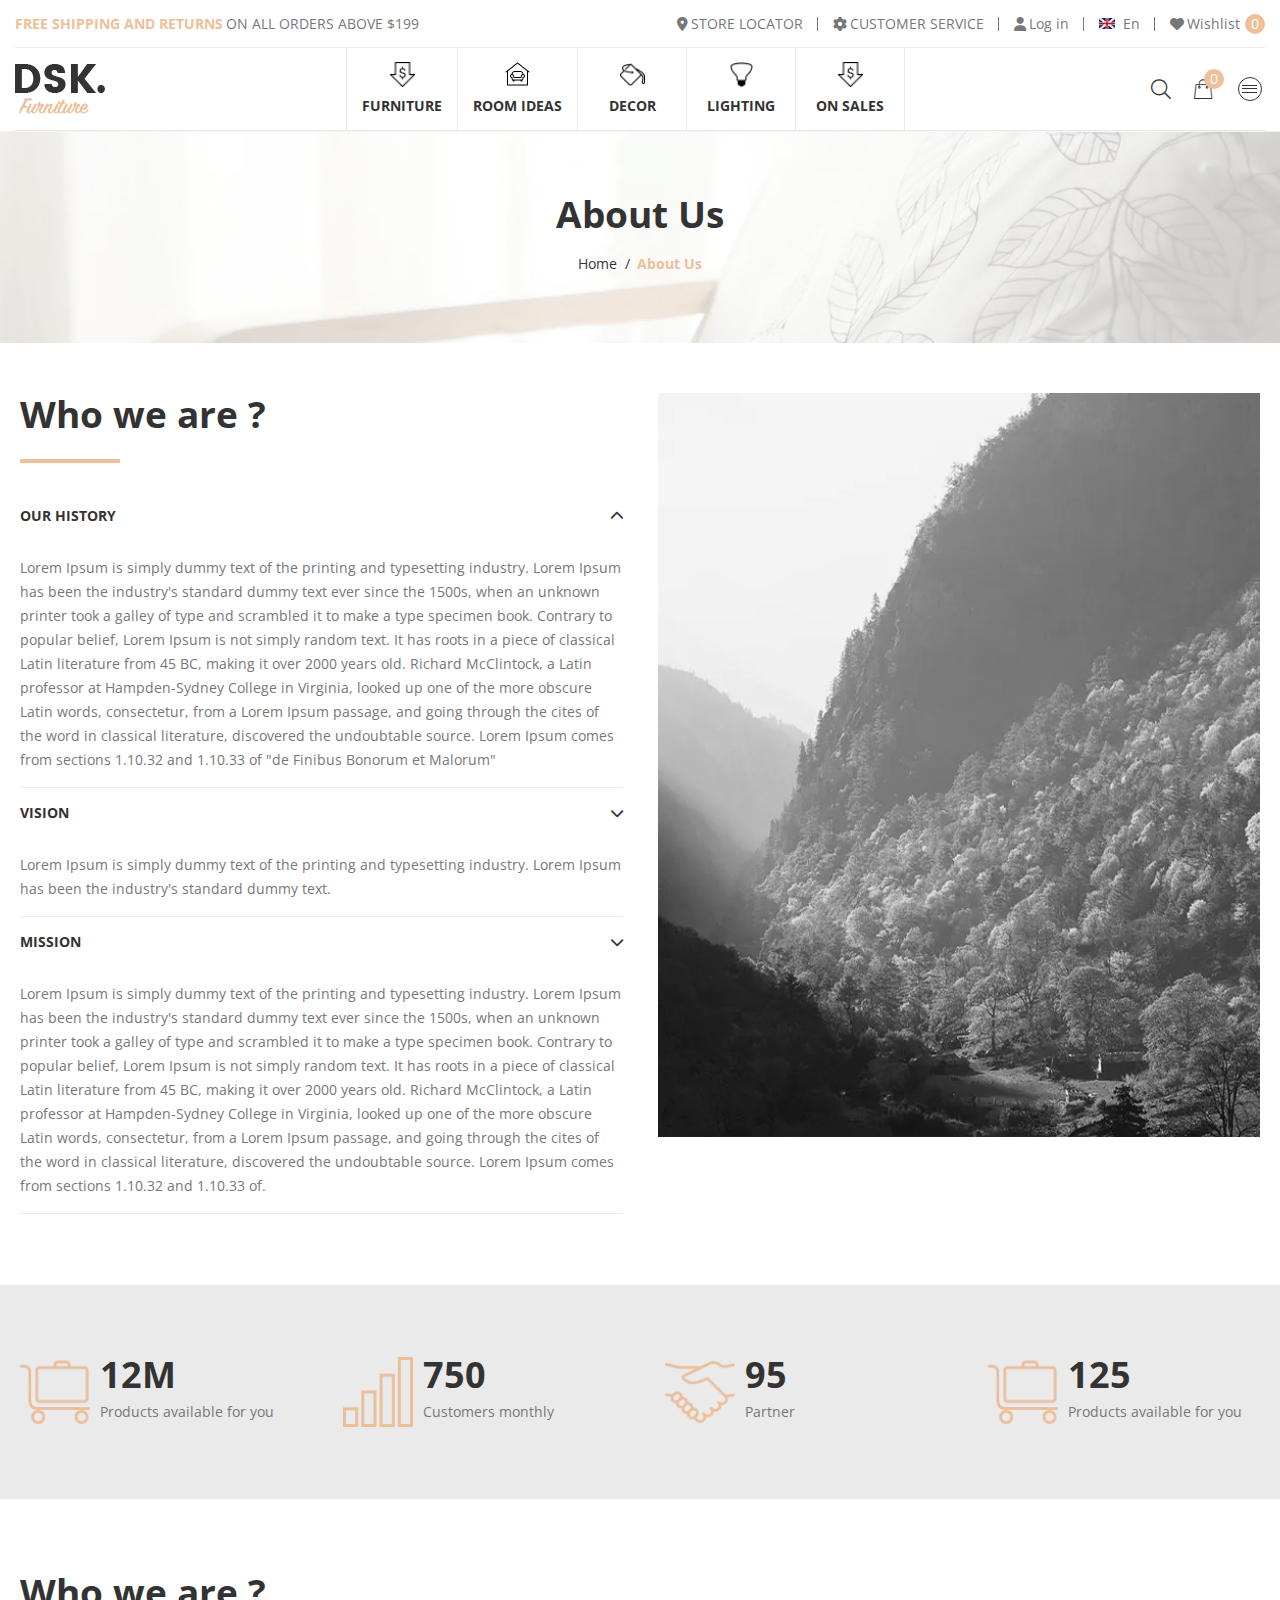
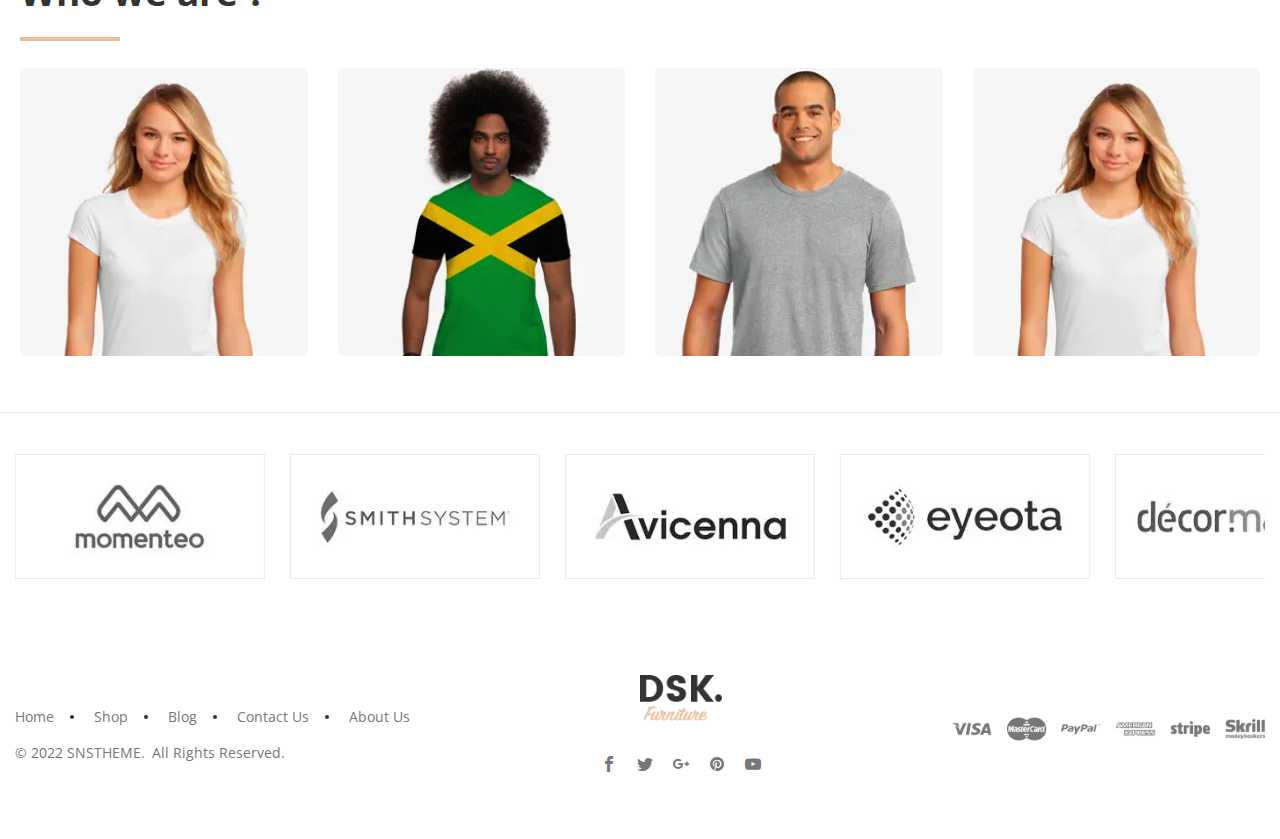
==== commit 63163b68: "tc" ====
--- a/about-us.html
+++ b/about-us.html
@@ -6,7 +6,7 @@
 	<meta charset="UTF-8">
 	<meta name="format-detection" content="telephone=no">
 	<!-- <style>body{opacity: 0;}</style> -->
-	<link rel="stylesheet" href="css/style.min.css?_v=20220420190626">
+	<link rel="stylesheet" href="css/style.min.css?_v=20220621182344">
 	<!-- <link rel="shortcut icon" href="favicon.ico"> -->
 	<!-- <meta name="robots" content="noindex, nofollow"> -->
 	<meta name="viewport" content="width=device-width, initial-scale=1.0">
@@ -440,7 +440,7 @@
 </div>
  -->
 
-	<script src="js/app.min.js?_v=20220420190626"></script>
+	<script src="js/app.min.js?_v=20220621182344"></script>
 </body>
 
 </html>--- a/css/style.min.css
+++ b/css/style.min.css
@@ -1 +1 @@
-@charset "UTF-8";@import url(https://fonts.googleapis.com/css?family=Open+Sans:300,regular,italic,700&display=swap);@import url(https://fonts.googleapis.com/css?family=Poppins:700&display=swap);@font-face{font-family:icons;font-display:swap;src:url(../fonts/icons.woff2) format("woff2"),url(../fonts/icons.woff) format("woff");font-weight:400;font-style:normal}.aside-blog__button::before,.aside-catalog__link::after,.aside-catalog__title_categories::before,.aside-catalog__title_hide::before,.content-product__star,.select__value:after,[class*=_icon-]:before{font-family:icons;font-style:normal;font-weight:400;font-variant:normal;text-transform:none;line-height:1;-webkit-font-smoothing:antialiased;-moz-osx-font-smoothing:grayscale}[class*=_icon-]:before{display:block}._icon-arrow:before{content:"\e900"}._icon-chervone:before{content:"\e902"}._icon-comments:before{content:"\e903"}._icon-eye:before{content:"\e904"}._icon-folder:before{content:"\e905"}._icon-gear:before{content:"\e906"}._icon-heart:before{content:"\e907"}._icon-list:before{content:"\e908"}._icon-location:before{content:"\e90a"}._icon-scales:before{content:"\e90b"}._icon-sheare:before{content:"\e90c"}._icon-tags:before{content:"\e90d"}._icon-user:before{content:"\e90e"}._icon-cart:before{content:"\e901"}._icon-grid:before{content:"\e909"}._icon-search:before{content:"\e90f"}._icon-star:before,.content-product__star:before{content:"\e914"}._icon-cog:before{content:"\e994"}._icon-google-plus:before{content:"\ea8b"}._icon-facebook:before{content:"\ea90"}._icon-twitter:before{content:"\ea96"}._icon-youtube:before{content:"\ea9d"}._icon-pinterest:before{content:"\ead1"}*{padding:0;margin:0;border:0}*,:after,:before{-webkit-box-sizing:border-box;box-sizing:border-box}body,html{height:100%;min-width:320px}body{color:#777;line-height:1;font-family:"Open Sans";font-size:.875rem;-ms-text-size-adjust:100%;-moz-text-size-adjust:100%;-webkit-text-size-adjust:100%;-webkit-font-smoothing:antialiased;-moz-osx-font-smoothing:grayscale}button,input,textarea{font-family:"Open Sans";font-size:inherit}button{cursor:pointer;color:inherit;background-color:inherit}a{color:inherit}a:link,a:visited{text-decoration:none}a:hover{text-decoration:none}ul li{list-style:none}img{vertical-align:top}h1,h2,h3,h4,h5,h6{font-weight:inherit;font-size:inherit}.lock body{overflow:hidden;-ms-touch-action:none;touch-action:none}.wrapper{min-height:100%;display:-webkit-box;display:-ms-flexbox;display:flex;-webkit-box-orient:vertical;-webkit-box-direction:normal;-ms-flex-direction:column;flex-direction:column;overflow:hidden}.wrapper>main{-webkit-box-flex:1;-ms-flex:1 1 auto;flex:1 1 auto}.wrapper>*{min-width:0}[class*=__container]{max-width:114.375rem;-webkit-box-sizing:content-box;box-sizing:content-box;margin:0 auto;padding:0 .9375rem}[class*=__small-container]{max-width:77.5rem;padding:0 .9375rem;-webkit-box-sizing:content-box;box-sizing:content-box;margin:0 auto}.button{display:-webkit-box;display:-ms-flexbox;display:flex;-webkit-box-pack:center;-ms-flex-pack:center;justify-content:center;-webkit-box-align:center;-ms-flex-align:center;align-items:center;min-height:3.125rem;padding:.5rem .9375rem;font-weight:700;color:#fff;background-color:#eebf99;text-align:center;line-height:1.2857142857;border-radius:.3125rem;border:.0625rem solid transparent;-webkit-transition:all .3s ease 0s;-o-transition:all .3s ease 0s;transition:all .3s ease 0s}.button_white{background-color:#fff;border:.0625rem solid #eaeaea;color:#777}input[type=email],input[type=tel],input[type=text],textarea{-webkit-appearance:none;-moz-appearance:none;appearance:none}.input{border-radius:.3125rem;width:100%;display:block;padding:0 .9375rem;border:.0625rem solid #eaeaea;color:#000}.input::-webkit-input-placeholder{opacity:1;-webkit-transition:opacity .3s ease 0s;transition:opacity .3s ease 0s}.input::-moz-placeholder{opacity:1;-moz-transition:opacity .3s ease 0s;transition:opacity .3s ease 0s}.input:-ms-input-placeholder{opacity:1;-ms-transition:opacity .3s ease 0s;transition:opacity .3s ease 0s}.input::-ms-input-placeholder{opacity:1;-ms-transition:opacity .3s ease 0s;transition:opacity .3s ease 0s}.input::placeholder{opacity:1;-webkit-transition:opacity .3s ease 0s;-o-transition:opacity .3s ease 0s;transition:opacity .3s ease 0s}.input:focus::-webkit-input-placeholder{opacity:0}.input:focus::-moz-placeholder{opacity:0}.input:focus:-ms-input-placeholder{opacity:0}.input:focus::-ms-input-placeholder{opacity:0}.input:focus::placeholder{opacity:0}textarea.input{resize:none;padding:0 0}.checkbox{position:relative}.checkbox:not(:last-child){margin-bottom:.3125em}.checkbox__input{position:absolute;width:0;height:0;opacity:0}.checkbox__input:focus+.checkbox__label:before{-webkit-box-shadow:0 0 .3125rem #000;box-shadow:0 0 .3125rem #000}.checkbox__input:checked+.checkbox__label:before{border:.0625rem solid #eebf99}.checkbox__input:checked+.checkbox__label .checkbox__text{color:#eebf99}.checkbox__input:checked+.checkbox__label .checkbox__text span{color:#777}.checkbox__label{padding:.625rem 0;cursor:pointer;display:-webkit-inline-box;display:-ms-inline-flexbox;display:inline-flex;-webkit-box-align:center;-ms-flex-align:center;align-items:center;position:relative;gap:.625rem}.checkbox__label:before{content:"";-ms-flex-item-align:start;align-self:flex-start;-webkit-box-flex:0;-ms-flex:0 0 .75rem;flex:0 0 .75rem;width:.75rem;height:.75rem;border:.0625rem solid #eaeaea;-webkit-transition:all .3s ease 0s;-o-transition:all .3s ease 0s;transition:all .3s ease 0s}.checkbox__text{text-transform:uppercase;color:#333;-webkit-transition:color .3s ease 0s;-o-transition:color .3s ease 0s;transition:color .3s ease 0s}.checkbox__text span{color:#777}.custom{position:relative}.custom__input{position:absolute;width:0;height:0;opacity:0}.custom__input:focus+.custom__label .custom__circle::before{-webkit-box-shadow:0 0 .3125rem #000;box-shadow:0 0 .3125rem #000}.custom__input:checked+.custom__label .custom__circle::before{border:.0625rem solid #eebf99}.custom__label{position:relative;display:-webkit-box;display:-ms-flexbox;display:flex;-webkit-box-pack:center;-ms-flex-pack:center;justify-content:center;-webkit-box-align:center;-ms-flex-align:center;align-items:center;cursor:pointer;min-width:1.875rem;max-width:1.875rem;height:1.875rem;border-radius:50%}.custom__circle{-webkit-box-flex:0;-ms-flex:0 0 1.125rem;flex:0 0 1.125rem;width:1.125rem;height:1.125rem;border-radius:50%}.custom__circle::before{content:"";position:absolute;width:100%;height:100%;top:0;left:0;border:.0625rem solid #eaeaea;-webkit-transition:all .3s ease 0s;-o-transition:all .3s ease 0s;transition:all .3s ease 0s;border-radius:50%;-webkit-box-shadow:0 0 .3125rem transparent;box-shadow:0 0 .3125rem transparent}.select{position:relative}.select__body{position:relative}.select__title{color:inherit;text-align:left;border:1px solid #eaeaea;-webkit-transition:border .3s ease 0s;-o-transition:border .3s ease 0s;transition:border .3s ease 0s;background-color:#fff;cursor:pointer;width:100%;border-radius:4px}.select__value{display:-webkit-box;display:-ms-flexbox;display:flex;-webkit-box-align:center;-ms-flex-align:center;align-items:center;height:1.875rem;padding:0 1.875rem 0 .9375rem;gap:.625rem}.select__value>*{-webkit-box-flex:1;-ms-flex:1 1 auto;flex:1 1 auto}.select__value:after{position:absolute;right:.625rem;content:"\e902";-webkit-transition:all .3s ease 0s;-o-transition:all .3s ease 0s;transition:all .3s ease 0s;top:50%;-webkit-transform:rotate(0) translate(0,-50%);-ms-transform:rotate(0) translate(0,-50%);transform:rotate(0) translate(0,-50%)}._select-open .select__value:after{color:#eebf99;-webkit-transform:rotate(-180deg) translate(0,50%);-ms-transform:rotate(-180deg) translate(0,50%);transform:rotate(-180deg) translate(0,50%)}.select__value._select-pseudo-label::before{content:attr(data-pseudo-label);opacity:.5}.select .select__content{white-space:nowrap;max-width:10rem;overflow:hidden}.select__text{-webkit-box-flex:1;-ms-flex:1 1 auto;flex:1 1 auto}.select__input{width:100%;background-color:transparent;height:100%}.select__options{color:#000;position:absolute;z-index:2;top:2rem;border-radius:0 0 4px 4px;min-width:100%;left:0;background-color:#fff;border-top:0;border:1px solid #d9d9d9;border-top:0;padding:10px 0 5px 0}.select__scroll{overflow-y:auto;overflow-x:hidden;max-height:200px}.select__option{width:100%;display:block;text-align:left;cursor:pointer;padding:5px 15px;color:inherit}.select__option._select-selected{background-color:#eee}.select__row{display:-webkit-inline-box;display:-ms-inline-flexbox;display:inline-flex;-webkit-box-align:center;-ms-flex-align:center;align-items:center}.select._select-open{z-index:5}._select-tag{cursor:pointer}.quantity{width:5.625rem;height:2.8125rem;display:-webkit-box;display:-ms-flexbox;display:flex;border:.0625rem solid #eaeaea;border-radius:.3125rem}.quantity__button{-webkit-box-flex:0;-ms-flex:0 0 1.875rem;flex:0 0 1.875rem;position:relative;cursor:pointer}.quantity__button::after,.quantity__button::before{content:"";position:absolute;top:50%;left:50%;-webkit-transition:all .3s ease 0s;-o-transition:all .3s ease 0s;transition:all .3s ease 0s;margin:0 0 0 -.28125rem;background-color:#a6a6a6;width:.5625rem;height:.0625rem}.quantity__button_plus::before{-webkit-transform:rotate(-90deg);-ms-transform:rotate(-90deg);transform:rotate(-90deg)}.quantity__input{-webkit-box-flex:1;-ms-flex:1 1 auto;flex:1 1 auto}.quantity__input input{height:100%;color:#777;font-size:.75rem;width:100%;text-align:center}.noUi-target,.noUi-target *{-webkit-touch-callout:none;-webkit-tap-highlight-color:transparent;-webkit-user-select:none;-ms-touch-action:none;touch-action:none;-ms-user-select:none;-moz-user-select:none;user-select:none;-webkit-box-sizing:border-box;box-sizing:border-box}.noUi-target{position:relative}.noUi-base,.noUi-connects{width:100%;height:100%;position:relative;z-index:1}.noUi-connects{overflow:hidden;z-index:0}.noUi-connect,.noUi-origin{will-change:transform;position:absolute;z-index:1;top:0;right:0;height:100%;width:calc(100% - 1.25rem);-ms-transform-origin:0 0;-webkit-transform-origin:0 0;-webkit-transform-style:preserve-3d;transform-origin:0 0;-webkit-transform-style:flat;transform-style:flat}.noUi-txt-dir-rtl.noUi-horizontal .noUi-origin{left:0;right:auto}.noUi-vertical .noUi-origin{top:-100%;width:0}.noUi-horizontal .noUi-origin{height:0}.noUi-handle{-webkit-backface-visibility:hidden;backface-visibility:hidden;position:absolute}.noUi-touch-area{height:100%;width:100%}.noUi-state-tap .noUi-connect,.noUi-state-tap .noUi-origin{-webkit-transition:-webkit-transform .3s;transition:-webkit-transform .3s;-o-transition:transform .3s;transition:transform .3s;transition:transform .3s,-webkit-transform .3s}.noUi-state-drag *{cursor:inherit!important}.noUi-horizontal{height:.3125rem;background-color:#eebf99}.noUi-horizontal .noUi-handle{width:1.25rem;height:1.25rem;right:0;top:-.5625rem;border-radius:50%}.noUi-vertical{width:18px}.noUi-vertical .noUi-handle{width:28px;height:34px;right:-6px;bottom:-17px}.noUi-txt-dir-rtl.noUi-horizontal .noUi-handle{left:-17px;right:auto}.noUi-target{background-color:#eaeaea}.noUi-connects{border-radius:3px}.noUi-connect{background-color:#eebf99}.noUi-draggable{cursor:ew-resize}.noUi-vertical .noUi-draggable{cursor:ns-resize}.noUi-handle{cursor:pointer;width:1.25rem;height:1.25rem;background-color:#fff;border:.1875rem solid #eebf99;border-radius:50%}[disabled] .noUi-connect{background:#b8b8b8}[disabled] .noUi-handle,[disabled].noUi-handle,[disabled].noUi-target{cursor:not-allowed}.noUi-pips,.noUi-pips *{-webkit-box-sizing:border-box;box-sizing:border-box}.noUi-pips{position:absolute;color:#999}.noUi-value{position:absolute;white-space:nowrap;text-align:center}.noUi-value-sub{color:#ccc;font-size:10px}.noUi-marker{position:absolute;background:#ccc}.noUi-marker-sub{background:#aaa}.noUi-marker-large{background:#aaa}.noUi-pips-horizontal{padding:10px 0;height:80px;top:100%;left:0;width:100%}.noUi-value-horizontal{-webkit-transform:translate(-50%,50%);-ms-transform:translate(-50%,50%);transform:translate(-50%,50%)}.noUi-rtl .noUi-value-horizontal{-webkit-transform:translate(50%,50%);-ms-transform:translate(50%,50%);transform:translate(50%,50%)}.noUi-marker-horizontal.noUi-marker{margin-left:-1px;width:2px;height:5px}.noUi-marker-horizontal.noUi-marker-sub{height:10px}.noUi-marker-horizontal.noUi-marker-large{height:15px}.noUi-pips-vertical{padding:0 10px;height:100%;top:0;left:100%}.noUi-value-vertical{-webkit-transform:translate(0,-50%);-ms-transform:translate(0,-50%);transform:translate(0,-50%);padding-left:25px}.noUi-rtl .noUi-value-vertical{-webkit-transform:translate(0,50%);-ms-transform:translate(0,50%);transform:translate(0,50%)}.noUi-marker-vertical.noUi-marker{width:5px;height:2px;margin-top:-1px}.noUi-marker-vertical.noUi-marker-sub{width:10px}.noUi-marker-vertical.noUi-marker-large{width:15px}.noUi-tooltip{display:block;position:absolute;border:1px solid #d9d9d9;border-radius:3px;background:#fff;color:#000;padding:5px;text-align:center;white-space:nowrap}.noUi-horizontal .noUi-tooltip{-webkit-transform:translate(-50%,0);-ms-transform:translate(-50%,0);transform:translate(-50%,0);left:50%;bottom:120%}.noUi-vertical .noUi-tooltip{-webkit-transform:translate(0,-50%);-ms-transform:translate(0,-50%);transform:translate(0,-50%);top:50%;right:120%}.noUi-horizontal .noUi-origin>.noUi-tooltip{-webkit-transform:translate(50%,0);-ms-transform:translate(50%,0);transform:translate(50%,0);left:auto;bottom:10px}.noUi-vertical .noUi-origin>.noUi-tooltip{-webkit-transform:translate(0,-18px);-ms-transform:translate(0,-18px);transform:translate(0,-18px);top:auto;right:28px}.paggination__list{display:-webkit-box;display:-ms-flexbox;display:flex;-webkit-box-pack:center;-ms-flex-pack:center;justify-content:center;gap:.625rem}.paggination__link{min-width:2.5rem;max-width:2.5rem;height:2.5rem;display:-webkit-box;display:-ms-flexbox;display:flex;-webkit-box-pack:center;-ms-flex-pack:center;justify-content:center;-webkit-box-align:center;-ms-flex-align:center;align-items:center;font-size:1rem;border:.0625rem solid;font-weight:700;border-radius:.3125rem;-webkit-transition:all .3s ease 0s;-o-transition:all .3s ease 0s;transition:all .3s ease 0s}.paggination__link.active{background-color:#eebf99;color:#fff}[class*=-ibg]{position:relative}[class*=-ibg] img{position:absolute;width:100%;height:100%;top:0;left:0;-o-object-fit:cover;object-fit:cover}[class*=-ibg_contain] img{-o-object-fit:contain;object-fit:contain}.title{color:#333;line-height:1.1428571429;font-weight:700}@supports (font-size:clamp(1.875rem ,1.7191558442rem + 0.7792207792vw ,2.625rem)){.title{font-size:clamp(1.875rem ,1.7191558442rem + .7792207792vw ,2.625rem)}}@supports not (font-size:clamp(1.875rem ,1.7191558442rem + 0.7792207792vw ,2.625rem)){.title{font-size:calc(1.875rem + .75 * (100vw - 20rem)/ 96.25)}}.dots{position:absolute;left:50%;-webkit-transform:translate(-50%,0);-ms-transform:translate(-50%,0);transform:translate(-50%,0);display:-webkit-box;display:-ms-flexbox;display:flex;gap:.625rem;height:1.25rem;overflow:auto}.dots .swiper-pagination-bullet{cursor:pointer;width:1.25rem;height:1.25rem;-webkit-transition:all .3s ease 0s;-o-transition:all .3s ease 0s;transition:all .3s ease 0s;border-radius:50%;background-color:transparent;border:.1875rem solid #ccc}.dots .swiper-pagination-bullet-active{background-color:#eebf99;border:.1875rem solid transparent}@-webkit-keyframes fadeOutGrid{0%{-webkit-transform:scale(.95);transform:scale(.95);opacity:0}100%{opacity:1;-webkit-transform:scale(1);transform:scale(1)}}@keyframes fadeOutGrid{0%{-webkit-transform:scale(.95);transform:scale(.95);opacity:0}100%{opacity:1;-webkit-transform:scale(1);transform:scale(1)}}@-webkit-keyframes fadeOutList{0%{-webkit-transform:scale(.95);transform:scale(.95);opacity:0}100%{opacity:1;-webkit-transform:scale(1);transform:scale(1)}}@keyframes fadeOutList{0%{-webkit-transform:scale(.95);transform:scale(.95);opacity:0}100%{opacity:1;-webkit-transform:scale(1);transform:scale(1)}}@supports (margin-bottom:clamp(4.8125rem ,-2.1401209677rem + 9.1935483871vw ,8.375rem)){.header._header-scroll{margin-bottom:clamp(4.8125rem ,-2.1401209677rem + 9.1935483871vw ,8.375rem)}}@supports not (margin-bottom:clamp(4.8125rem ,-2.1401209677rem + 9.1935483871vw ,8.375rem)){.header._header-scroll{margin-bottom:calc(4.8125rem + 3.5625 * (100vw - 75.625rem)/ 38.75)}}.header._header-scroll .header__bottom{position:fixed;top:0;left:0;width:100%;z-index:10;background-color:#fff}.header__bottom._static-no-padding{padding-right:0!important}.top-header__inner{display:-webkit-box;display:-ms-flexbox;display:flex;-webkit-box-align:center;-ms-flex-align:center;align-items:center;-webkit-box-pack:justify;-ms-flex-pack:justify;justify-content:space-between;gap:1.5625rem;height:3rem;border-bottom:.0625rem solid #eaeaea}.top-header__free{display:-webkit-box;display:-ms-flexbox;display:flex;-webkit-box-align:center;-ms-flex-align:center;align-items:center;height:2.25rem;overflow:auto}.top-header__free span{color:#eebf99;line-height:1.2857142857;font-weight:400;text-transform:uppercase;font-weight:700;margin-right:.1875rem}.top-header__links{display:-webkit-box;display:-ms-flexbox;display:flex}.top-header__link{display:-webkit-box;display:-ms-flexbox;display:flex;-webkit-box-align:center;-ms-flex-align:center;align-items:center;height:3rem;padding:0 .9375rem;-webkit-transition:all .3s ease 0s;-o-transition:all .3s ease 0s;transition:all .3s ease 0s;position:relative}.top-header__link::before{margin-right:.1875rem}.top-header__link span{margin-left:.3125rem;display:-webkit-box;display:-ms-flexbox;display:flex;-webkit-box-pack:center;-ms-flex-pack:center;justify-content:center;-webkit-box-align:center;-ms-flex-align:center;align-items:center;min-width:1.25rem;height:1.25rem;background-color:#eebf99;padding:0 .3125rem;border-radius:50%;color:#fff}.top-header__link:last-child{padding-right:0}.top-header__link:last-child::after{width:0;height:0;opacity:0;visibility:hidden}.top-header__item{position:relative}.top-header__item._hover .top-header__sub-list{-webkit-transform:translate(0,0);-ms-transform:translate(0,0);transform:translate(0,0);opacity:1;visibility:visible;pointer-events:auto}.top-header__main-link{height:3rem;display:-webkit-box;display:-ms-flexbox;display:flex;-webkit-box-align:center;-ms-flex-align:center;align-items:center;padding:0 .9375rem}.top-header__main-link span{-webkit-transition:color .3s ease 0s;-o-transition:color .3s ease 0s;transition:color .3s ease 0s;-ms-flex-item-align:center;-ms-grid-row-align:center;align-self:center}.top-header__image-ibg{-webkit-box-flex:0;-ms-flex:0 0 1rem;flex:0 0 1rem;width:1rem;height:.6875rem;margin-right:.5rem}.top-header__sub-list{z-index:5;position:absolute;top:100%;background-color:#fff;border:.0625rem solid #777;-webkit-transition:all .3s ease 0s;-o-transition:all .3s ease 0s;transition:all .3s ease 0s;-webkit-transform:translate(0,.625rem);-ms-transform:translate(0,.625rem);transform:translate(0,.625rem);opacity:0;visibility:hidden;pointer-events:none}.top-header__sub-link{display:-webkit-box;display:-ms-flexbox;display:flex;padding:.625rem .9375rem}.top-header__sub-link span{-webkit-transition:color .3s ease 0s;-o-transition:color .3s ease 0s;transition:color .3s ease 0s;-ms-flex-item-align:center;-ms-grid-row-align:center;align-self:center}.bottom-header__inner{-webkit-box-pack:justify;-ms-flex-pack:justify;justify-content:space-between;display:-webkit-box;display:-ms-flexbox;display:flex;-webkit-box-align:center;-ms-flex-align:center;align-items:center;gap:1.5625rem}.bottom-header__logo-ibg{display:block;-webkit-box-flex:0;-ms-flex:0 0 5.625rem;flex:0 0 5.625rem;width:5.625rem;height:3.125rem;-webkit-transition:all .3s ease 0s;-o-transition:all .3s ease 0s;transition:all .3s ease 0s}@supports (min-width:clamp(4.375rem ,3.7797619048rem + 2.9761904762vw ,5.625rem)){.bottom-header__logo-ibg{min-width:clamp(4.375rem ,3.7797619048rem + 2.9761904762vw ,5.625rem)}}@supports not (min-width:clamp(4.375rem ,3.7797619048rem + 2.9761904762vw ,5.625rem)){.bottom-header__logo-ibg{min-width:calc(4.375rem + 1.25 * (100vw - 20rem)/ 42)}}@supports (max-width:clamp(4.375rem ,3.7797619048rem + 2.9761904762vw ,5.625rem)){.bottom-header__logo-ibg{max-width:clamp(4.375rem ,3.7797619048rem + 2.9761904762vw ,5.625rem)}}@supports not (max-width:clamp(4.375rem ,3.7797619048rem + 2.9761904762vw ,5.625rem)){.bottom-header__logo-ibg{max-width:calc(4.375rem + 1.25 * (100vw - 20rem)/ 42)}}@supports (height:clamp(2.5rem ,2.2023809524rem + 1.4880952381vw ,3.125rem)){.bottom-header__logo-ibg{height:clamp(2.5rem ,2.2023809524rem + 1.4880952381vw ,3.125rem)}}@supports not (height:clamp(2.5rem ,2.2023809524rem + 1.4880952381vw ,3.125rem)){.bottom-header__logo-ibg{height:calc(2.5rem + .625 * (100vw - 20rem)/ 42)}}@supports (margin-right:clamp(0.00000625rem ,-6.5866751008rem + 8.7096612903vw ,3.375rem)){.bottom-header__logo-ibg{margin-right:clamp(.00000625rem ,-6.5866751008rem + 8.7096612903vw ,3.375rem)}}@supports not (margin-right:clamp(0.00000625rem ,-6.5866751008rem + 8.7096612903vw ,3.375rem)){.bottom-header__logo-ibg{margin-right:calc(.00000625rem + 3.37499375 * (100vw - 75.625rem)/ 38.75)}}.bottom-header__link{display:-webkit-box;display:-ms-flexbox;display:flex;-webkit-box-orient:vertical;-webkit-box-direction:normal;-ms-flex-direction:column;flex-direction:column;-webkit-box-align:center;-ms-flex-align:center;align-items:center;-webkit-box-pack:center;-ms-flex-pack:center;justify-content:center;padding:.625rem .9375rem;border-right:.0625rem solid #eaeaea;background-color:#fff;-webkit-transition:all .3s ease 0s;-o-transition:all .3s ease 0s;transition:all .3s ease 0s}@supports (min-width:clamp(6.25rem ,-3.6300403226rem + 13.064516129vw ,11.3125rem)){.bottom-header__link{min-width:clamp(6.25rem ,-3.6300403226rem + 13.064516129vw ,11.3125rem)}}@supports not (min-width:clamp(6.25rem ,-3.6300403226rem + 13.064516129vw ,11.3125rem)){.bottom-header__link{min-width:calc(6.25rem + 5.0625 * (100vw - 75.625rem)/ 38.75)}}@supports (min-height:clamp(4.6875rem ,-2.3870967742rem + 9.3548387097vw ,8.3125rem)){.bottom-header__link{min-height:clamp(4.6875rem ,-2.3870967742rem + 9.3548387097vw ,8.3125rem)}}@supports not (min-height:clamp(4.6875rem ,-2.3870967742rem + 9.3548387097vw ,8.3125rem)){.bottom-header__link{min-height:calc(4.6875rem + 3.625 * (100vw - 75.625rem)/ 38.75)}}.bottom-header__link_first{border-left:.0625rem solid #eaeaea}.bottom-header__image-ibg{-webkit-box-flex:0;-ms-flex:0 0 1.5625rem;flex:0 0 1.5625rem;min-width:1.5625rem;max-width:1.5625rem;height:1.25rem}@supports (margin-bottom:clamp(0.625rem ,0.0151209677rem + 0.8064516129vw ,0.9375rem)){.bottom-header__image-ibg:not(:last-child){margin-bottom:clamp(.625rem ,.0151209677rem + .8064516129vw ,.9375rem)}}@supports not (margin-bottom:clamp(0.625rem ,0.0151209677rem + 0.8064516129vw ,0.9375rem)){.bottom-header__image-ibg:not(:last-child){margin-bottom:calc(.625rem + .3125 * (100vw - 75.625rem)/ 38.75)}}.bottom-header__text{color:#333;line-height:1.3125;font-weight:700;text-transform:uppercase;-webkit-transition:color .3s ease 0s;-o-transition:color .3s ease 0s;transition:color .3s ease 0s}@supports (font-size:clamp(1rem ,1rem + 0vw ,1rem)){.bottom-header__text{font-size:clamp(1rem ,1rem + 0 ,1rem)}}@supports not (font-size:clamp(1rem ,1rem + 0vw ,1rem)){.bottom-header__text{font-size:calc(1rem + 0 * (100vw - 75.625rem)/ 38.75)}}.bottom-header__social{display:-webkit-box;display:-ms-flexbox;display:flex}.bottom-header__icon{display:-webkit-box;display:-ms-flexbox;display:flex;-webkit-box-align:center;-ms-flex-align:center;align-items:center;font-size:1.25rem;color:#333;-webkit-transition:all .3s ease 0s;-o-transition:all .3s ease 0s;transition:all .3s ease 0s;position:relative}@supports (min-height:clamp(4.6875rem ,-2.3870967742rem + 9.3548387097vw ,8.3125rem)){.bottom-header__icon{min-height:clamp(4.6875rem ,-2.3870967742rem + 9.3548387097vw ,8.3125rem)}}@supports not (min-height:clamp(4.6875rem ,-2.3870967742rem + 9.3548387097vw ,8.3125rem)){.bottom-header__icon{min-height:calc(4.6875rem + 3.625 * (100vw - 75.625rem)/ 38.75)}}@supports (padding-left:clamp(0.625rem ,-0.5947580645rem + 1.6129032258vw ,1.25rem)){.bottom-header__icon{padding-left:clamp(.625rem ,-.5947580645rem + 1.6129032258vw ,1.25rem)}}@supports not (padding-left:clamp(0.625rem ,-0.5947580645rem + 1.6129032258vw ,1.25rem)){.bottom-header__icon{padding-left:calc(.625rem + .625 * (100vw - 75.625rem)/ 38.75)}}@supports (padding-right:clamp(0.625rem ,-0.5947580645rem + 1.6129032258vw ,1.25rem)){.bottom-header__icon{padding-right:clamp(.625rem ,-.5947580645rem + 1.6129032258vw ,1.25rem)}}@supports not (padding-right:clamp(0.625rem ,-0.5947580645rem + 1.6129032258vw ,1.25rem)){.bottom-header__icon{padding-right:calc(.625rem + .625 * (100vw - 75.625rem)/ 38.75)}}.bottom-header__icon span{position:absolute;top:50%;-webkit-transform:translate(0,-1.25rem);-ms-transform:translate(0,-1.25rem);transform:translate(0,-1.25rem);right:0;font-size:.875rem;display:-webkit-box;display:-ms-flexbox;display:flex;-webkit-box-pack:center;-ms-flex-pack:center;justify-content:center;-webkit-box-align:center;-ms-flex-align:center;align-items:center;min-width:1.25rem;height:1.25rem;background-color:#eebf99;padding:0 .3125rem;border-radius:50%;color:#fff}.menu__body{overflow:auto;display:-webkit-box;display:-ms-flexbox;display:flex;-webkit-box-orient:vertical;-webkit-box-direction:normal;-ms-flex-direction:column;flex-direction:column;position:fixed;top:0;left:-100%;max-width:25rem;padding:0 .9375rem;width:100%;height:100%;background:rgba(17,17,17,.98);z-index:5;-webkit-transition:left .3s ease 0s;-o-transition:left .3s ease 0s;transition:left .3s ease 0s}.menu__body::before{content:"";position:fixed;z-index:5;top:0;right:-100%;left:auto;width:calc(100% - 25rem);height:100%;background:rgba(0,0,0,.5);-webkit-transition:all .3s ease 0s;-o-transition:all .3s ease 0s;transition:all .3s ease 0s}.menu-open .menu__body{left:0}.menu-open .menu__body::before{right:0}.menu__contctact{min-height:3.125rem;padding:.5rem 0;display:-webkit-box;display:-ms-flexbox;display:flex;-webkit-box-pack:center;-ms-flex-pack:center;justify-content:center;-webkit-box-align:center;-ms-flex-align:center;align-items:center;color:#777;line-height:1.2857142857;border-bottom:.0625rem solid #777;-webkit-transition:color .3s ease 0s;-o-transition:color .3s ease 0s;transition:color .3s ease 0s}.menu__list{-webkit-box-flex:1;-ms-flex:1 1 auto;flex:1 1 auto;padding:3.125rem 0}.menu__link{text-align:center;display:-webkit-box;display:-ms-flexbox;display:flex;-webkit-box-pack:center;-ms-flex-pack:center;justify-content:center;-webkit-box-orient:horizontal;-webkit-box-direction:reverse;-ms-flex-direction:row-reverse;flex-direction:row-reverse;font-weight:700;text-transform:uppercase;padding:.625rem 1.875rem;-webkit-transition:color .3s ease 0s;-o-transition:color .3s ease 0s;transition:color .3s ease 0s;position:relative;width:100%}@supports (font-size:clamp(1.5rem ,0.3162291169rem + 1.9093078759vw ,2.5rem)){.menu__link{font-size:clamp(1.5rem ,.3162291169rem + 1.9093078759vw ,2.5rem)}}@supports not (font-size:clamp(1.5rem ,0.3162291169rem + 1.9093078759vw ,2.5rem)){.menu__link{font-size:calc(1.5rem + 1 * (100vw - 62rem)/ 52.375)}}.menu__link::before{position:absolute;right:0;-webkit-transition:all .3s ease 0s;-o-transition:all .3s ease 0s;transition:all .3s ease 0s}.menu__link._spoller-active::before{-webkit-transform:rotate(180deg);-ms-transform:rotate(180deg);transform:rotate(180deg);color:#eebf99}.menu__sub-link{border-bottom:.0625rem solid;padding:.5rem 0;display:-webkit-box;display:-ms-flexbox;display:flex;-webkit-box-pack:center;-ms-flex-pack:center;justify-content:center;text-align:center;font-size:1.25rem;text-transform:uppercase;color:#fff;-webkit-transition:all .3s ease 0s;-o-transition:all .3s ease 0s;transition:all .3s ease 0s}.menu__social{min-height:3.125rem;padding:.5rem 0;display:-webkit-box;display:-ms-flexbox;display:flex;-webkit-box-pack:center;-ms-flex-pack:center;justify-content:center;-webkit-box-align:center;-ms-flex-align:center;align-items:center;color:#777;line-height:1.2857142857;border-top:.0625rem solid #777}.menu__icons{display:-webkit-box;display:-ms-flexbox;display:flex}.menu__social-icon{font-size:1rem;padding:.5rem;-webkit-transition:color .3s ease 0s;-o-transition:color .3s ease 0s;transition:color .3s ease 0s}.icon-menu{width:1.875rem;display:-webkit-box;display:-ms-flexbox;display:flex;-webkit-box-pack:center;-ms-flex-pack:center;justify-content:center;-webkit-box-align:center;-ms-flex-align:center;align-items:center;position:relative;z-index:7;-webkit-transition:min-height .3s ease 0s;-o-transition:min-height .3s ease 0s;transition:min-height .3s ease 0s;cursor:pointer}@supports (margin-left:clamp(0.625rem ,-0.5947580645rem + 1.6129032258vw ,1.25rem)){.icon-menu{margin-left:clamp(.625rem ,-.5947580645rem + 1.6129032258vw ,1.25rem)}}@supports not (margin-left:clamp(0.625rem ,-0.5947580645rem + 1.6129032258vw ,1.25rem)){.icon-menu{margin-left:calc(.625rem + .625 * (100vw - 75.625rem)/ 38.75)}}@supports (min-height:clamp(4.6875rem ,-2.3870967742rem + 9.3548387097vw ,8.3125rem)){.icon-menu{min-height:clamp(4.6875rem ,-2.3870967742rem + 9.3548387097vw ,8.3125rem)}}@supports not (min-height:clamp(4.6875rem ,-2.3870967742rem + 9.3548387097vw ,8.3125rem)){.icon-menu{min-height:calc(4.6875rem + 3.625 * (100vw - 75.625rem)/ 38.75)}}.icon-menu::before{content:"";position:absolute;top:50%;left:50%;-webkit-transform:translate(-50%,-50%);-ms-transform:translate(-50%,-50%);transform:translate(-50%,-50%);width:1.5rem;height:1.5rem;border:.0625rem solid #333;border-radius:50%;-webkit-transition:border .3s ease 0s;-o-transition:border .3s ease 0s;transition:border .3s ease 0s}.icon-menu__inner{position:relative;width:.9375rem;height:.5rem}.icon-menu__inner span,.icon-menu__inner::after,.icon-menu__inner::before{content:"";-webkit-transition:all .3s ease 0s;-o-transition:all .3s ease 0s;transition:all .3s ease 0s;right:0;position:absolute;width:100%;height:.0625rem;background-color:#333}.icon-menu__inner::before{top:0}.icon-menu__inner::after{bottom:0}.icon-menu__inner span{top:calc(50% - .03125rem)}.menu-open .icon-menu__inner span{width:0}.menu-open .icon-menu__inner::before{top:calc(50% - .03125rem);-webkit-transform:rotate(-45deg);-ms-transform:rotate(-45deg);transform:rotate(-45deg)}.menu-open .icon-menu__inner::after{bottom:calc(50% - .03125rem);-webkit-transform:rotate(45deg);-ms-transform:rotate(45deg);transform:rotate(45deg)}.footer{background-color:#fff}@supports (padding-top:clamp(1.5625rem ,0.9131493506rem + 3.2467532468vw ,4.6875rem)){.footer{padding-top:clamp(1.5625rem ,.9131493506rem + 3.2467532468vw ,4.6875rem)}}@supports not (padding-top:clamp(1.5625rem ,0.9131493506rem + 3.2467532468vw ,4.6875rem)){.footer{padding-top:calc(1.5625rem + 3.125 * (100vw - 20rem)/ 96.25)}}@supports (padding-bottom:clamp(1.5625rem ,0.9131493506rem + 3.2467532468vw ,4.6875rem)){.footer{padding-bottom:clamp(1.5625rem ,.9131493506rem + 3.2467532468vw ,4.6875rem)}}@supports not (padding-bottom:clamp(1.5625rem ,0.9131493506rem + 3.2467532468vw ,4.6875rem)){.footer{padding-bottom:calc(1.5625rem + 3.125 * (100vw - 20rem)/ 96.25)}}.footer__container{display:-webkit-box;display:-ms-flexbox;display:flex;-webkit-box-align:center;-ms-flex-align:center;align-items:center;-webkit-box-pack:justify;-ms-flex-pack:justify;justify-content:space-between;gap:1.875rem}.footer__menu:not(:last-child){margin-bottom:.625rem}.footer__list{display:-webkit-box;display:-ms-flexbox;display:flex;-ms-flex-wrap:wrap;flex-wrap:wrap}.footer__item:not(:last-child) .footer__link{padding-right:1.25rem;position:relative}.footer__item:not(:last-child) .footer__link::after{content:"";position:absolute;right:0;top:50%;-webkit-transform:translate(0,-50%);-ms-transform:translate(0,-50%);transform:translate(0,-50%);width:.25rem;height:.25rem;background-color:#333;border-radius:50%;-webkit-transition:background-color .3s ease 0s;-o-transition:background-color .3s ease 0s;transition:background-color .3s ease 0s}.footer__item:not(:first-child) .footer__link{padding-left:1.25rem}.footer__link{display:inline-block;padding-top:.625rem;padding-bottom:.625rem;line-height:1.2857142857;-webkit-transition:color .3s ease 0s;-o-transition:color .3s ease 0s;transition:color .3s ease 0s}.footer__copy a{margin-left:.1875rem;-webkit-transition:color .3s ease 0s;-o-transition:color .3s ease 0s;transition:color .3s ease 0s}.footer__logo-ibg{display:block;margin-left:auto;margin-right:auto}@supports (min-width:clamp(4.375rem ,4.1152597403rem + 1.2987012987vw ,5.625rem)){.footer__logo-ibg{min-width:clamp(4.375rem ,4.1152597403rem + 1.2987012987vw ,5.625rem)}}@supports not (min-width:clamp(4.375rem ,4.1152597403rem + 1.2987012987vw ,5.625rem)){.footer__logo-ibg{min-width:calc(4.375rem + 1.25 * (100vw - 20rem)/ 96.25)}}@supports (max-width:clamp(4.375rem ,4.1152597403rem + 1.2987012987vw ,5.625rem)){.footer__logo-ibg{max-width:clamp(4.375rem ,4.1152597403rem + 1.2987012987vw ,5.625rem)}}@supports not (max-width:clamp(4.375rem ,4.1152597403rem + 1.2987012987vw ,5.625rem)){.footer__logo-ibg{max-width:calc(4.375rem + 1.25 * (100vw - 20rem)/ 96.25)}}@supports (height:clamp(2.5rem ,2.3701298701rem + 0.6493506494vw ,3.125rem)){.footer__logo-ibg{height:clamp(2.5rem ,2.3701298701rem + .6493506494vw ,3.125rem)}}@supports not (height:clamp(2.5rem ,2.3701298701rem + 0.6493506494vw ,3.125rem)){.footer__logo-ibg{height:calc(2.5rem + .625 * (100vw - 20rem)/ 96.25)}}.footer__logo-ibg:not(:last-child){margin-bottom:1.5625rem}.footer__icons{display:-webkit-box;display:-ms-flexbox;display:flex;-ms-flex-wrap:wrap;flex-wrap:wrap;-webkit-box-pack:center;-ms-flex-pack:center;justify-content:center}.footer__icon{font-size:1rem;padding:.625rem;color:#777;-webkit-transition:color .3s ease 0s;-o-transition:color .3s ease 0s;transition:color .3s ease 0s}.footer__pay-ibg{display:-webkit-box;display:-ms-flexbox;display:flex;-webkit-transition:-webkit-transform .3s ease 0s;transition:-webkit-transform .3s ease 0s;-o-transition:transform .3s ease 0s;transition:transform .3s ease 0s;transition:transform .3s ease 0s,-webkit-transform .3s ease 0s}@supports (min-width:clamp(12.5rem ,10.1363636364rem + 11.8181818182vw ,23.875rem)){.footer__pay-ibg{min-width:clamp(12.5rem ,10.1363636364rem + 11.8181818182vw ,23.875rem)}}@supports not (min-width:clamp(12.5rem ,10.1363636364rem + 11.8181818182vw ,23.875rem)){.footer__pay-ibg{min-width:calc(12.5rem + 11.375 * (100vw - 20rem)/ 96.25)}}@supports (max-width:clamp(12.5rem ,10.1363636364rem + 11.8181818182vw ,23.875rem)){.footer__pay-ibg{max-width:clamp(12.5rem ,10.1363636364rem + 11.8181818182vw ,23.875rem)}}@supports not (max-width:clamp(12.5rem ,10.1363636364rem + 11.8181818182vw ,23.875rem)){.footer__pay-ibg{max-width:calc(12.5rem + 11.375 * (100vw - 20rem)/ 96.25)}}@supports (height:clamp(1rem ,0.8181818182rem + 0.9090909091vw ,1.875rem)){.footer__pay-ibg{height:clamp(1rem ,.8181818182rem + .9090909091vw ,1.875rem)}}@supports not (height:clamp(1rem ,0.8181818182rem + 0.9090909091vw ,1.875rem)){.footer__pay-ibg{height:calc(1rem + .875 * (100vw - 20rem)/ 96.25)}}.main-slider{margin-bottom:1.875rem}.main-slider__slider{position:relative}.main-slider__slide{position:relative}.main-slider__image-ibg{position:absolute;width:100%;height:100%;top:0;left:0;opacity:.5}.main-slider__concent{position:relative;z-index:2;height:100%;display:-webkit-box;display:-ms-flexbox;display:flex;-webkit-box-orient:vertical;-webkit-box-direction:normal;-ms-flex-direction:column;flex-direction:column}@supports (padding-top:clamp(1.5625rem ,0.2637987013rem + 6.4935064935vw ,7.8125rem)){.main-slider__concent{padding-top:clamp(1.5625rem ,.2637987013rem + 6.4935064935vw ,7.8125rem)}}@supports not (padding-top:clamp(1.5625rem ,0.2637987013rem + 6.4935064935vw ,7.8125rem)){.main-slider__concent{padding-top:calc(1.5625rem + 6.25 * (100vw - 20rem)/ 96.25)}}@supports (padding-bottom:clamp(5rem ,4.4155844156rem + 2.9220779221vw ,7.8125rem)){.main-slider__concent{padding-bottom:clamp(5rem ,4.4155844156rem + 2.9220779221vw ,7.8125rem)}}@supports not (padding-bottom:clamp(5rem ,4.4155844156rem + 2.9220779221vw ,7.8125rem)){.main-slider__concent{padding-bottom:calc(5rem + 2.8125 * (100vw - 20rem)/ 96.25)}}@supports (padding-left:clamp(0.9375rem ,-9.0811915888rem + 20.8722741433vw ,9.3125rem)){.main-slider__concent{padding-left:clamp(.9375rem ,-9.0811915888rem + 20.8722741433vw ,9.3125rem)}}@supports not (padding-left:clamp(0.9375rem ,-9.0811915888rem + 20.8722741433vw ,9.3125rem)){.main-slider__concent{padding-left:calc(.9375rem + 8.375 * (100vw - 48rem)/ 40.125)}}@supports (padding-right:clamp(0.9375rem ,-9.0811915888rem + 20.8722741433vw ,9.3125rem)){.main-slider__concent{padding-right:clamp(.9375rem ,-9.0811915888rem + 20.8722741433vw ,9.3125rem)}}@supports not (padding-right:clamp(0.9375rem ,-9.0811915888rem + 20.8722741433vw ,9.3125rem)){.main-slider__concent{padding-right:calc(.9375rem + 8.375 * (100vw - 48rem)/ 40.125)}}.main-slider__top{-webkit-box-flex:1;-ms-flex:1 1 auto;flex:1 1 auto}@supports (margin-bottom:clamp(1.25rem ,0.8084415584rem + 2.2077922078vw ,3.375rem)){.main-slider__top:not(:last-child){margin-bottom:clamp(1.25rem ,.8084415584rem + 2.2077922078vw ,3.375rem)}}@supports not (margin-bottom:clamp(1.25rem ,0.8084415584rem + 2.2077922078vw ,3.375rem)){.main-slider__top:not(:last-child){margin-bottom:calc(1.25rem + 2.125 * (100vw - 20rem)/ 96.25)}}.main-slider__label{color:#eebf99;font-size:1.125rem;line-height:1.1111111111;text-transform:uppercase;display:inline-block}@supports (margin-bottom:clamp(1.25rem ,0.9253246753rem + 1.6233766234vw ,2.8125rem)){.main-slider__label:not(:last-child){margin-bottom:clamp(1.25rem ,.9253246753rem + 1.6233766234vw ,2.8125rem)}}@supports not (margin-bottom:clamp(1.25rem ,0.9253246753rem + 1.6233766234vw ,2.8125rem)){.main-slider__label:not(:last-child){margin-bottom:calc(1.25rem + 1.5625 * (100vw - 20rem)/ 96.25)}}.main-slider__title{line-height:1.0625;font-weight:700;color:#333}@supports (font-size:clamp(2.8125rem ,2.3579545455rem + 2.2727272727vw ,5rem)){.main-slider__title{font-size:clamp(2.8125rem ,2.3579545455rem + 2.2727272727vw ,5rem)}}@supports not (font-size:clamp(2.8125rem ,2.3579545455rem + 2.2727272727vw ,5rem)){.main-slider__title{font-size:calc(2.8125rem + 2.1875 * (100vw - 20rem)/ 96.25)}}@supports (margin-bottom:clamp(1.25rem ,0.9902597403rem + 1.2987012987vw ,2.5rem)){.main-slider__title:not(:last-child){margin-bottom:clamp(1.25rem ,.9902597403rem + 1.2987012987vw ,2.5rem)}}@supports not (margin-bottom:clamp(1.25rem ,0.9902597403rem + 1.2987012987vw ,2.5rem)){.main-slider__title:not(:last-child){margin-bottom:calc(1.25rem + 1.25 * (100vw - 20rem)/ 96.25)}}.main-slider__text{text-shadow:0 0 .3125rem rgba(255,255,255,.4);font-size:1.125rem;line-height:1.6666666667}.main-slider__actions{display:-webkit-box;display:-ms-flexbox;display:flex;gap:1.25rem}.main-slider__dots{bottom:1.875rem}@supports (margin-bottom:clamp(3.125rem ,2.4756493506rem + 3.2467532468vw ,6.25rem)){.galery{margin-bottom:clamp(3.125rem ,2.4756493506rem + 3.2467532468vw ,6.25rem)}}@supports not (margin-bottom:clamp(3.125rem ,2.4756493506rem + 3.2467532468vw ,6.25rem)){.galery{margin-bottom:calc(3.125rem + 3.125 * (100vw - 20rem)/ 96.25)}}.galery__items{display:-webkit-box;display:-ms-flexbox;display:flex;margin:0 -.9375rem}@supports (min-height:clamp(23.125rem ,-20.3139140271rem + 90.4977375566vw ,48.125rem)){.galery__items{min-height:clamp(23.125rem ,-20.3139140271rem + 90.4977375566vw ,48.125rem)}}@supports not (min-height:clamp(23.125rem ,-20.3139140271rem + 90.4977375566vw ,48.125rem)){.galery__items{min-height:calc(23.125rem + 25 * (100vw - 48rem)/ 27.625)}}.galery__column{-webkit-box-flex:0;-ms-flex:0 1 33.333%;flex:0 1 33.333%;padding:0 .9375rem}.galery__column_two-items{display:-webkit-box;display:-ms-flexbox;display:flex;-webkit-box-orient:vertical;-webkit-box-direction:normal;-ms-flex-direction:column;flex-direction:column;gap:1.875rem}.galery__column_two-items .galery__item{-webkit-box-flex:0;-ms-flex:0 1 50%;flex:0 1 50%}.galery__column_main{min-height:100%}.galery__column_main .galery__item{height:100%}.galery__item{display:-webkit-box;display:-ms-flexbox;display:flex;-webkit-box-align:end;-ms-flex-align:end;align-items:flex-end;position:relative;overflow:hidden}.galery__image-ibg{position:absolute;width:100%;height:100%;top:0;left:0;-webkit-transition:all .3s ease 0s;-o-transition:all .3s ease 0s;transition:all .3s ease 0s}.galery__content{position:relative;z-index:2;position:relative}@supports (padding:clamp(0.9375rem ,-0.691459276rem + 3.3936651584vw ,1.875rem)){.galery__content{padding:clamp(.9375rem ,-.691459276rem + 3.3936651584vw ,1.875rem)}}@supports not (padding:clamp(0.9375rem ,-0.691459276rem + 3.3936651584vw ,1.875rem)){.galery__content{padding:calc(.9375rem + .9375 * (100vw - 48rem)/ 27.625)}}.galery__content::before{content:"";z-index:-1;position:absolute;width:100%;height:100%;top:0;left:0;background-color:rgba(255,255,255,.5)}.galery__label{text-shadow:0 .0625rem 0 rgba(0,0,0,.5);text-transform:uppercase;color:#eebf99;line-height:1.2857142857}.galery__label:not(:last-child){margin-bottom:.625rem}.galery__title{color:#333;line-height:1.2857142857;font-weight:700}.galery__title:not(:last-child){margin-bottom:.625rem}.galery__price span{font-weight:700;color:#eebf99}@supports (margin-bottom:clamp(3.125rem ,2.4756493506rem + 3.2467532468vw ,6.25rem)){.image-viewer{margin-bottom:clamp(3.125rem ,2.4756493506rem + 3.2467532468vw ,6.25rem)}}@supports not (margin-bottom:clamp(3.125rem ,2.4756493506rem + 3.2467532468vw ,6.25rem)){.image-viewer{margin-bottom:calc(3.125rem + 3.125 * (100vw - 20rem)/ 96.25)}}@supports (margin-bottom:clamp(1.25rem ,1.1201298701rem + 0.6493506494vw ,1.875rem)){.image-viewer__title:not(:last-child){margin-bottom:clamp(1.25rem ,1.1201298701rem + .6493506494vw ,1.875rem)}}@supports not (margin-bottom:clamp(1.25rem ,1.1201298701rem + 0.6493506494vw ,1.875rem)){.image-viewer__title:not(:last-child){margin-bottom:calc(1.25rem + .625 * (100vw - 20rem)/ 96.25)}}@supports (margin-bottom:clamp(1.25rem ,1.1201298701rem + 0.6493506494vw ,1.875rem)){.image-viewer__list:not(:last-child){margin-bottom:clamp(1.25rem ,1.1201298701rem + .6493506494vw ,1.875rem)}}@supports not (margin-bottom:clamp(1.25rem ,1.1201298701rem + 0.6493506494vw ,1.875rem)){.image-viewer__list:not(:last-child){margin-bottom:calc(1.25rem + .625 * (100vw - 20rem)/ 96.25)}}.image-viewer__item{padding-left:1.25rem;position:relative;line-height:1.2857142857}@supports (margin-bottom:clamp(0.625rem ,0.5600649351rem + 0.3246753247vw ,0.9375rem)){.image-viewer__item:not(:last-child){margin-bottom:clamp(.625rem ,.5600649351rem + .3246753247vw ,.9375rem)}}@supports not (margin-bottom:clamp(0.625rem ,0.5600649351rem + 0.3246753247vw ,0.9375rem)){.image-viewer__item:not(:last-child){margin-bottom:calc(.625rem + .3125 * (100vw - 20rem)/ 96.25)}}.image-viewer__item::before{content:"";position:absolute;width:.625rem;height:.625rem;border-radius:50%;top:.25rem;left:0;background-color:#eebf99}.image-viewer__image-ibg{padding-bottom:75%}.our-product__top{display:-webkit-box;display:-ms-flexbox;display:flex;-webkit-box-pack:justify;-ms-flex-pack:justify;justify-content:space-between;gap:1.5625rem}.our-product__navigation{-ms-flex-item-align:center;-ms-grid-row-align:center;align-self:center;display:-webkit-box;display:-ms-flexbox;display:flex}@supports (gap:clamp(1.25rem ,-1.5940366972rem + 4.5871559633vw ,1.875rem)){.our-product__navigation{gap:clamp(1.25rem ,-1.5940366972rem + 4.5871559633vw ,1.875rem)}}@supports not (gap:clamp(1.25rem ,-1.5940366972rem + 4.5871559633vw ,1.875rem)){.our-product__navigation{gap:calc(1.25rem + .625 * (100vw - 62rem)/ 13.625)}}.our-product__button{padding:.75rem 0;text-align:center;position:relative;text-transform:uppercase;font-weight:700;line-height:1.2857142857;-webkit-transition:color .3s ease 0s;-o-transition:color .3s ease 0s;transition:color .3s ease 0s}.our-product__button::before{content:"";position:absolute;left:50%;-webkit-transform:translate(-50%,0);-ms-transform:translate(-50%,0);transform:translate(-50%,0);bottom:0;height:.125rem;width:0;background-color:#000;-webkit-transition:width .3s ease 0s;-o-transition:width .3s ease 0s;transition:width .3s ease 0s}.our-product__button._tab-active{color:#eebf99}.our-product__button._tab-active::before{width:100%;background-color:#eebf99}.our-product__slider{margin:0 -.625rem;position:relative;padding-top:.9375rem}@supports (padding-bottom:clamp(3.125rem ,2.4756493506rem + 3.2467532468vw ,6.25rem)){.our-product__slider{padding-bottom:clamp(3.125rem ,2.4756493506rem + 3.2467532468vw ,6.25rem)}}@supports not (padding-bottom:clamp(3.125rem ,2.4756493506rem + 3.2467532468vw ,6.25rem)){.our-product__slider{padding-bottom:calc(3.125rem + 3.125 * (100vw - 20rem)/ 96.25)}}.our-product__items{display:-webkit-box;display:-ms-flexbox;display:flex;-ms-flex-wrap:wrap;flex-wrap:wrap;padding:.625rem}.our-product__items .procuts-item{-webkit-box-flex:0;-ms-flex:0 1 25%;flex:0 1 25%}@supports (margin-top:clamp(1.25rem ,0.8603896104rem + 1.9480519481vw ,3.125rem)){.our-product__items .procuts-item{margin-top:clamp(1.25rem ,.8603896104rem + 1.9480519481vw ,3.125rem)}}@supports not (margin-top:clamp(1.25rem ,0.8603896104rem + 1.9480519481vw ,3.125rem)){.our-product__items .procuts-item{margin-top:calc(1.25rem + 1.875 * (100vw - 20rem)/ 96.25)}}.our-product__arrow{position:absolute;top:50%;z-index:5;font-size:1.25rem;-webkit-box-flex:0;-ms-flex:0 0 3.125rem;flex:0 0 3.125rem;width:3.125rem;height:3.125rem;display:-webkit-box;display:-ms-flexbox;display:flex;-webkit-box-pack:center;-ms-flex-pack:center;justify-content:center;-webkit-box-align:center;-ms-flex-align:center;align-items:center;border-radius:.3125rem;-webkit-transition:all .3s ease 0s;-o-transition:all .3s ease 0s;transition:all .3s ease 0s;background-color:#fff;border:.0625rem solid #eaeaea;color:#777}.our-product__arrow_left{left:0;-webkit-transform:translate(0,-50%) rotate(90deg);-ms-transform:translate(0,-50%) rotate(90deg);transform:translate(0,-50%) rotate(90deg)}.our-product__arrow_right{-webkit-transform:translate(0,-50%) rotate(-90deg);-ms-transform:translate(0,-50%) rotate(-90deg);transform:translate(0,-50%) rotate(-90deg);right:0}.procuts-item{padding:.9375rem;position:relative;-webkit-transition:-webkit-box-shadow .3s ease 0s;transition:-webkit-box-shadow .3s ease 0s;-o-transition:box-shadow .3s ease 0s;transition:box-shadow .3s ease 0s;transition:box-shadow .3s ease 0s,-webkit-box-shadow .3s ease 0s;-webkit-box-shadow:0 0 .625rem transparent;box-shadow:0 0 .625rem transparent;height:100%}.procuts-item__wrapper-image{position:relative;padding-bottom:120%;overflow:hidden}.procuts-item__wrapper-image:not(:last-child){margin-bottom:.625rem}.procuts-item__new,.procuts-item__sale{width:-webkit-fit-content;width:-moz-fit-content;width:fit-content;position:absolute;z-index:2;top:0;padding:.1875rem .3125rem;text-transform:uppercase;color:#fff;background-color:#e84545;min-width:3.125rem;text-align:center}.procuts-item__new{background-color:#45a1e8;top:1.375rem}.procuts-item__image-ibg{position:absolute;width:100%;height:100%;top:0;left:0}.procuts-item__title{display:-webkit-box;display:-ms-flexbox;display:flex;width:-webkit-fit-content;width:-moz-fit-content;width:fit-content;padding:.3125rem 0;font-weight:700;font-size:.9375rem;color:#333;-webkit-transition:color .3s ease 0s;-o-transition:color .3s ease 0s;transition:color .3s ease 0s}.procuts-item__title:not(:last-child){margin-bottom:.625rem}.procuts-item__price{display:-webkit-box;display:-ms-flexbox;display:flex}.procuts-item__new-price{font-weight:700;font-size:1rem;color:#333;margin-right:.3125rem}.procuts-item__old-price{text-decoration:line-through;-ms-flex-item-align:end;align-self:flex-end}.procuts-item__actions{display:-webkit-box;display:-ms-flexbox;display:flex;gap:.1875rem}.procuts-item__button{height:3.125rem;min-height:auto}.procuts-item__icons{display:-webkit-box;display:-ms-flexbox;display:flex;gap:.1875rem}.procuts-item__icon{height:3.125rem;display:-webkit-box;display:-ms-flexbox;display:flex;-webkit-box-pack:center;-ms-flex-pack:center;justify-content:center;-webkit-box-align:center;-ms-flex-align:center;align-items:center;border-radius:.3125rem;-webkit-transition:all .3s ease 0s;-o-transition:all .3s ease 0s;transition:all .3s ease 0s;background-color:#fff;border:.0625rem solid #eaeaea;color:#777}@supports (margin-bottom:clamp(3.125rem ,2.4756493506rem + 3.2467532468vw ,6.25rem)){.countdown-slider{margin-bottom:clamp(3.125rem ,2.4756493506rem + 3.2467532468vw ,6.25rem)}}@supports not (margin-bottom:clamp(3.125rem ,2.4756493506rem + 3.2467532468vw ,6.25rem)){.countdown-slider{margin-bottom:calc(3.125rem + 3.125 * (100vw - 20rem)/ 96.25)}}.countdown-slider__slider{position:relative}.countdown-slider__slide{position:relative}.countdown-slider__inner{position:relative;z-index:2;width:100%;height:100%;display:-webkit-box;display:-ms-flexbox;display:flex}.countdown-slider__content{-webkit-box-flex:1;-ms-flex:1 1 auto;flex:1 1 auto;padding-right:1.875rem}.countdown-slider__title{text-align:center;display:block;width:-webkit-fit-content;width:-moz-fit-content;width:fit-content;margin-left:auto;margin-right:auto;font-weight:700;line-height:1.1428571429;-webkit-transition:color .3s ease 0s;-o-transition:color .3s ease 0s;transition:color .3s ease 0s}@supports (font-size:clamp(1.5625rem ,1.523538961rem + 0.1948051948vw ,1.75rem)){.countdown-slider__title{font-size:clamp(1.5625rem ,1.523538961rem + .1948051948vw ,1.75rem)}}@supports not (font-size:clamp(1.5625rem ,1.523538961rem + 0.1948051948vw ,1.75rem)){.countdown-slider__title{font-size:calc(1.5625rem + .1875 * (100vw - 20rem)/ 96.25)}}@supports (margin-bottom:clamp(1.25rem ,1.1850649351rem + 0.3246753247vw ,1.5625rem)){.countdown-slider__title:not(:last-child){margin-bottom:clamp(1.25rem ,1.1850649351rem + .3246753247vw ,1.5625rem)}}@supports not (margin-bottom:clamp(1.25rem ,1.1850649351rem + 0.3246753247vw ,1.5625rem)){.countdown-slider__title:not(:last-child){margin-bottom:calc(1.25rem + .3125 * (100vw - 20rem)/ 96.25)}}.countdown-slider__price{display:-webkit-box;display:-ms-flexbox;display:flex;-webkit-box-pack:center;-ms-flex-pack:center;justify-content:center;line-height:1.125}@supports (font-size:clamp(1.5625rem ,1.4715909091rem + 0.4545454545vw ,2rem)){.countdown-slider__price{font-size:clamp(1.5625rem ,1.4715909091rem + .4545454545vw ,2rem)}}@supports not (font-size:clamp(1.5625rem ,1.4715909091rem + 0.4545454545vw ,2rem)){.countdown-slider__price{font-size:calc(1.5625rem + .4375 * (100vw - 20rem)/ 96.25)}}@supports (margin-bottom:clamp(1.25rem ,1.1850649351rem + 0.3246753247vw ,1.5625rem)){.countdown-slider__price:not(:last-child){margin-bottom:clamp(1.25rem ,1.1850649351rem + .3246753247vw ,1.5625rem)}}@supports not (margin-bottom:clamp(1.25rem ,1.1850649351rem + 0.3246753247vw ,1.5625rem)){.countdown-slider__price:not(:last-child){margin-bottom:calc(1.25rem + .3125 * (100vw - 20rem)/ 96.25)}}.countdown-slider__old{color:#ccc;text-decoration:line-through;margin-right:.1875rem}.countdown-slider__new{color:#eebf99;font-weight:700}.countdown-slider__counter{padding:.9375rem;margin-left:auto;margin-right:auto;min-width:19.1875rem;max-width:19.1875rem;min-height:3.75rem;display:-webkit-box;display:-ms-flexbox;display:flex;-webkit-box-pack:justify;-ms-flex-pack:justify;justify-content:space-between;-webkit-box-align:center;-ms-flex-align:center;align-items:center;border:.125rem solid #eebf99;border-radius:1.875rem}@supports (margin-bottom:clamp(1.25rem ,1.1201298701rem + 0.6493506494vw ,1.875rem)){.countdown-slider__counter:not(:last-child){margin-bottom:clamp(1.25rem ,1.1201298701rem + .6493506494vw ,1.875rem)}}@supports not (margin-bottom:clamp(1.25rem ,1.1201298701rem + 0.6493506494vw ,1.875rem)){.countdown-slider__counter:not(:last-child){margin-bottom:calc(1.25rem + .625 * (100vw - 20rem)/ 96.25)}}.countdown-slider__column{display:-webkit-box;display:-ms-flexbox;display:flex;-webkit-box-pack:center;-ms-flex-pack:center;justify-content:center;-webkit-box-align:center;-ms-flex-align:center;align-items:center;-webkit-box-flex:0;-ms-flex:0 1 auto;flex:0 1 auto}.countdown-slider__column:not(:last-child) .countdown-slider__time{position:relative;padding-right:.625rem}.countdown-slider__column:not(:last-child) .countdown-slider__time::after{position:absolute;right:-.1875rem;top:50%;-webkit-transform:translate(0,-50%);-ms-transform:translate(0,-50%);transform:translate(0,-50%);content:":"}.countdown-slider__time{display:-webkit-box;display:-ms-flexbox;display:flex}@supports (font-size:clamp(1.5625rem ,1.523538961rem + 0.1948051948vw ,1.75rem)){.countdown-slider__time{font-size:clamp(1.5625rem ,1.523538961rem + .1948051948vw ,1.75rem)}}@supports not (font-size:clamp(1.5625rem ,1.523538961rem + 0.1948051948vw ,1.75rem)){.countdown-slider__time{font-size:calc(1.5625rem + .1875 * (100vw - 20rem)/ 96.25)}}.countdown-slider__button{margin:0 auto;min-width:8.125rem}.countdown-slider__image-ibg{position:relative}.countdown-slider__sale{z-index:1;position:absolute;top:2.5625rem;left:2.5625rem;width:7.3125rem;height:7.3125rem;border-radius:50%;background-color:#eebf99;color:#fff;font-weight:700;line-height:1.0714285714;text-transform:uppercase;text-align:center;display:-webkit-box;display:-ms-flexbox;display:flex;-webkit-box-pack:center;-ms-flex-pack:center;justify-content:center;-webkit-box-align:center;-ms-flex-align:center;align-items:center}@supports (font-size:clamp(1.25rem ,1.1461038961rem + 0.5194805195vw ,1.75rem)){.countdown-slider__sale{font-size:clamp(1.25rem ,1.1461038961rem + .5194805195vw ,1.75rem)}}@supports not (font-size:clamp(1.25rem ,1.1461038961rem + 0.5194805195vw ,1.75rem)){.countdown-slider__sale{font-size:calc(1.25rem + .5 * (100vw - 20rem)/ 96.25)}}.countdown-slider__sale::before{content:"";z-index:2;position:absolute;top:50%;left:50%;-webkit-transform:translate(-50%,-50%);-ms-transform:translate(-50%,-50%);transform:translate(-50%,-50%);width:6.5625rem;height:6.5625rem;border-radius:50%;border:.1875rem solid #fff}.countdown-slider__dots{bottom:.625rem}@supports (margin-bottom:clamp(3.125rem ,2.4756493506rem + 3.2467532468vw ,6.25rem)){.home-blog{margin-bottom:clamp(3.125rem ,2.4756493506rem + 3.2467532468vw ,6.25rem)}}@supports not (margin-bottom:clamp(3.125rem ,2.4756493506rem + 3.2467532468vw ,6.25rem)){.home-blog{margin-bottom:calc(3.125rem + 3.125 * (100vw - 20rem)/ 96.25)}}.home-blog__icon-wrapper{overflow:hidden}@supports (margin-bottom:clamp(0.9375rem ,0.7686688312rem + 0.8441558442vw ,1.75rem)){.home-blog__icon-wrapper:not(:last-child){margin-bottom:clamp(.9375rem ,.7686688312rem + .8441558442vw ,1.75rem)}}@supports not (margin-bottom:clamp(0.9375rem ,0.7686688312rem + 0.8441558442vw ,1.75rem)){.home-blog__icon-wrapper:not(:last-child){margin-bottom:calc(.9375rem + .8125 * (100vw - 20rem)/ 96.25)}}.home-blog__icon-ibg{margin:0 auto;min-width:5.375rem;max-width:5.375rem;padding:0 1.25rem;height:2.75rem;position:relative;background-color:#fff}.home-blog__icon-ibg::after,.home-blog__icon-ibg::before{content:"";position:absolute;width:100vw;top:50%;-webkit-transform:translate(0,-50%);-ms-transform:translate(0,-50%);transform:translate(0,-50%);height:.0625rem;background-color:#eaeaea}.home-blog__icon-ibg::before{left:5.375rem}.home-blog__icon-ibg::after{right:5.375rem}.home-blog__top{display:-webkit-box;display:-ms-flexbox;display:flex}@supports (margin-bottom:clamp(1.25rem ,0.8603896104rem + 1.9480519481vw ,3.125rem)){.home-blog__top:not(:last-child){margin-bottom:clamp(1.25rem ,.8603896104rem + 1.9480519481vw ,3.125rem)}}@supports not (margin-bottom:clamp(1.25rem ,0.8603896104rem + 1.9480519481vw ,3.125rem)){.home-blog__top:not(:last-child){margin-bottom:calc(1.25rem + 1.875 * (100vw - 20rem)/ 96.25)}}.home-blog__arrow{-ms-flex-item-align:end;align-self:flex-end;-webkit-box-flex:0;-ms-flex:0 0 2.8125rem;flex:0 0 2.8125rem;width:2.8125rem;height:2.8125rem;border-radius:.3125rem;border:.0625rem solid #eaeaea;display:-webkit-box;display:-ms-flexbox;display:flex;-webkit-box-pack:center;-ms-flex-pack:center;justify-content:center;-webkit-box-align:center;-ms-flex-align:center;align-items:center;-webkit-transition:all .3s ease 0s;-o-transition:all .3s ease 0s;transition:all .3s ease 0s}.home-blog__arrow_left::before{-webkit-transform:rotate(90deg);-ms-transform:rotate(90deg);transform:rotate(90deg)}.home-blog__arrow_right::before{-webkit-transform:rotate(-90deg);-ms-transform:rotate(-90deg);transform:rotate(-90deg)}.home-blog__box{-webkit-box-flex:1;-ms-flex:1 1 auto;flex:1 1 auto;padding:0 1.5625rem;text-align:center}@supports (margin-bottom:clamp(0.9375rem ,0.8725649351rem + 0.3246753247vw ,1.25rem)){.home-blog__title:not(:last-child){margin-bottom:clamp(.9375rem ,.8725649351rem + .3246753247vw ,1.25rem)}}@supports not (margin-bottom:clamp(0.9375rem ,0.8725649351rem + 0.3246753247vw ,1.25rem)){.home-blog__title:not(:last-child){margin-bottom:calc(.9375rem + .3125 * (100vw - 20rem)/ 96.25)}}.home-blog__text{line-height:1.5714285714}.home-blog__slide{display:-webkit-box;display:-ms-flexbox;display:flex;-webkit-box-pack:center;-ms-flex-pack:center;justify-content:center;-webkit-box-align:center;-ms-flex-align:center;align-items:center;position:relative;overflow:hidden}@supports (min-height:clamp(16.875rem ,2.1159274194rem + 19.5161290323vw ,24.4375rem)){.home-blog__slide{min-height:clamp(16.875rem ,2.1159274194rem + 19.5161290323vw ,24.4375rem)}}@supports not (min-height:clamp(16.875rem ,2.1159274194rem + 19.5161290323vw ,24.4375rem)){.home-blog__slide{min-height:calc(16.875rem + 7.5625 * (100vw - 75.625rem)/ 38.75)}}.home-blog__image-ibg{position:absolute;width:100%;height:100%;top:0;left:0;-webkit-transition:-webkit-transform .3s ease 0s;transition:-webkit-transform .3s ease 0s;-o-transition:transform .3s ease 0s;transition:transform .3s ease 0s;transition:transform .3s ease 0s,-webkit-transform .3s ease 0s}.home-blog__image-ibg::before{content:"";position:absolute;z-index:1;width:100%;height:100%;top:0;left:0;background-color:rgba(0,0,0,.5);-webkit-transition:background-color .3s ease 0s;-o-transition:background-color .3s ease 0s;transition:background-color .3s ease 0s}.home-blog__content{position:relative;z-index:2;color:#fff;text-align:center;padding:1.5625rem .9375rem}.home-blog__label{font-weight:700;line-height:.8214285714}@supports (font-size:clamp(1.5625rem ,1.523538961rem + 0.1948051948vw ,1.75rem)){.home-blog__label{font-size:clamp(1.5625rem ,1.523538961rem + .1948051948vw ,1.75rem)}}@supports not (font-size:clamp(1.5625rem ,1.523538961rem + 0.1948051948vw ,1.75rem)){.home-blog__label{font-size:calc(1.5625rem + .1875 * (100vw - 20rem)/ 96.25)}}.home-blog__label:not(:last-child){margin-bottom:1.25rem}.home-blog__bottom{display:-webkit-box;display:-ms-flexbox;display:flex;-webkit-box-pack:center;-ms-flex-pack:center;justify-content:center}.home-blog__about{line-height:1.2857142857}.home-blog__about:not(:last-child){position:relative;padding-right:.625rem;margin-right:.625rem}.home-blog__about:not(:last-child)::after{position:absolute;right:-.25rem;content:"/"}@supports (margin-bottom:clamp(3.125rem ,2.4756493506rem + 3.2467532468vw ,6.25rem)){.home-review{margin-bottom:clamp(3.125rem ,2.4756493506rem + 3.2467532468vw ,6.25rem)}}@supports not (margin-bottom:clamp(3.125rem ,2.4756493506rem + 3.2467532468vw ,6.25rem)){.home-review{margin-bottom:calc(3.125rem + 3.125 * (100vw - 20rem)/ 96.25)}}.home-review__swiper{position:relative}.home-review__dots{display:-webkit-box;display:-ms-flexbox;display:flex;-ms-flex-wrap:wrap;flex-wrap:wrap;-webkit-box-pack:center;-ms-flex-pack:center;justify-content:center}@supports (gap:clamp(0.5rem ,0.3441558442rem + 0.7792207792vw ,1.25rem)){.home-review__dots{gap:clamp(.5rem ,.3441558442rem + .7792207792vw ,1.25rem)}}@supports not (gap:clamp(0.5rem ,0.3441558442rem + 0.7792207792vw ,1.25rem)){.home-review__dots{gap:calc(.5rem + .75 * (100vw - 20rem)/ 96.25)}}@supports (margin-bottom:clamp(1.25rem ,1.1201298701rem + 0.6493506494vw ,1.875rem)){.home-review__dots:not(:last-child){margin-bottom:clamp(1.25rem ,1.1201298701rem + .6493506494vw ,1.875rem)}}@supports not (margin-bottom:clamp(1.25rem ,1.1201298701rem + 0.6493506494vw ,1.875rem)){.home-review__dots:not(:last-child){margin-bottom:calc(1.25rem + .625 * (100vw - 20rem)/ 96.25)}}.home-review__dots .swiper-pagination-bullet{border-radius:50%;background-size:cover;background-repeat:no-repeat;background-position:center}@supports (min-width:clamp(3.125rem ,2.8652597403rem + 1.2987012987vw ,4.375rem)){.home-review__dots .swiper-pagination-bullet{min-width:clamp(3.125rem ,2.8652597403rem + 1.2987012987vw ,4.375rem)}}@supports not (min-width:clamp(3.125rem ,2.8652597403rem + 1.2987012987vw ,4.375rem)){.home-review__dots .swiper-pagination-bullet{min-width:calc(3.125rem + 1.25 * (100vw - 20rem)/ 96.25)}}@supports (max-width:clamp(3.125rem ,2.8652597403rem + 1.2987012987vw ,4.375rem)){.home-review__dots .swiper-pagination-bullet{max-width:clamp(3.125rem ,2.8652597403rem + 1.2987012987vw ,4.375rem)}}@supports not (max-width:clamp(3.125rem ,2.8652597403rem + 1.2987012987vw ,4.375rem)){.home-review__dots .swiper-pagination-bullet{max-width:calc(3.125rem + 1.25 * (100vw - 20rem)/ 96.25)}}@supports (height:clamp(3.125rem ,2.8652597403rem + 1.2987012987vw ,4.375rem)){.home-review__dots .swiper-pagination-bullet{height:clamp(3.125rem ,2.8652597403rem + 1.2987012987vw ,4.375rem)}}@supports not (height:clamp(3.125rem ,2.8652597403rem + 1.2987012987vw ,4.375rem)){.home-review__dots .swiper-pagination-bullet{height:calc(3.125rem + 1.25 * (100vw - 20rem)/ 96.25)}}.home-review__dots .swiper-pagination-bullet-active{opacity:1}.home-review__content{max-width:55.375rem;margin:0 auto;text-align:center}.home-review__image{position:absolute;width:0;height:0;opacity:0;visibility:hidden}.home-review__text{font-size:1rem;position:relative;line-height:1.875}@supports (padding-bottom:clamp(0.9375rem ,0.7426948052rem + 0.974025974vw ,1.875rem)){.home-review__text:not(:last-child){padding-bottom:clamp(.9375rem ,.7426948052rem + .974025974vw ,1.875rem)}}@supports not (padding-bottom:clamp(0.9375rem ,0.7426948052rem + 0.974025974vw ,1.875rem)){.home-review__text:not(:last-child){padding-bottom:calc(.9375rem + .9375 * (100vw - 20rem)/ 96.25)}}@supports (margin-bottom:clamp(0.625rem ,0.4301948052rem + 0.974025974vw ,1.5625rem)){.home-review__text:not(:last-child){margin-bottom:clamp(.625rem ,.4301948052rem + .974025974vw ,1.5625rem)}}@supports not (margin-bottom:clamp(0.625rem ,0.4301948052rem + 0.974025974vw ,1.5625rem)){.home-review__text:not(:last-child){margin-bottom:calc(.625rem + .9375 * (100vw - 20rem)/ 96.25)}}.home-review__text:not(:last-child)::after{content:"";position:absolute;bottom:0;left:50%;-webkit-transform:translate(-50%,0);-ms-transform:translate(-50%,0);transform:translate(-50%,0);width:6.25rem;height:.125rem;background-color:#eebf99}.home-review__name{margin-left:auto;margin-right:auto;padding:.3125rem;display:block;width:-webkit-fit-content;width:-moz-fit-content;width:fit-content;font-weight:700;line-height:1.2857142857;color:#333;-webkit-transition:color .3s ease 0s;-o-transition:color .3s ease 0s;transition:color .3s ease 0s}.home-review__name:not(:last-child){margin-bottom:.3125rem}.home-review__position{line-height:1.2857142857}.partners__container{border-top:.0625rem solid #eaeaea}@supports (padding-top:clamp(1.5625rem ,1.2378246753rem + 1.6233766234vw ,3.125rem)){.partners__container{padding-top:clamp(1.5625rem ,1.2378246753rem + 1.6233766234vw ,3.125rem)}}@supports not (padding-top:clamp(1.5625rem ,1.2378246753rem + 1.6233766234vw ,3.125rem)){.partners__container{padding-top:calc(1.5625rem + 1.5625 * (100vw - 20rem)/ 96.25)}}@supports (padding-bottom:clamp(1.5625rem ,1.2378246753rem + 1.6233766234vw ,3.125rem)){.partners__container{padding-bottom:clamp(1.5625rem ,1.2378246753rem + 1.6233766234vw ,3.125rem)}}@supports not (padding-bottom:clamp(1.5625rem ,1.2378246753rem + 1.6233766234vw ,3.125rem)){.partners__container{padding-bottom:calc(1.5625rem + 1.5625 * (100vw - 20rem)/ 96.25)}}.partners__slide{display:block}.partners__image-ibg{border:.0625rem solid #eaeaea}@supports (min-width:clamp(12.5rem ,11.461038961rem + 5.1948051948vw ,17.5rem)){.partners__image-ibg{min-width:clamp(12.5rem ,11.461038961rem + 5.1948051948vw ,17.5rem)}}@supports not (min-width:clamp(12.5rem ,11.461038961rem + 5.1948051948vw ,17.5rem)){.partners__image-ibg{min-width:calc(12.5rem + 5 * (100vw - 20rem)/ 96.25)}}@supports (max-width:clamp(12.5rem ,11.461038961rem + 5.1948051948vw ,17.5rem)){.partners__image-ibg{max-width:clamp(12.5rem ,11.461038961rem + 5.1948051948vw ,17.5rem)}}@supports not (max-width:clamp(12.5rem ,11.461038961rem + 5.1948051948vw ,17.5rem)){.partners__image-ibg{max-width:calc(12.5rem + 5 * (100vw - 20rem)/ 96.25)}}@supports (height:clamp(6.25rem ,5.7305194805rem + 2.5974025974vw ,8.75rem)){.partners__image-ibg{height:clamp(6.25rem ,5.7305194805rem + 2.5974025974vw ,8.75rem)}}@supports not (height:clamp(6.25rem ,5.7305194805rem + 2.5974025974vw ,8.75rem)){.partners__image-ibg{height:calc(6.25rem + 2.5 * (100vw - 20rem)/ 96.25)}}@supports (margin-bottom:clamp(0.9375rem ,-10.7230504587rem + 18.8073394495vw ,3.5rem)){.navigation{margin-bottom:clamp(.9375rem ,-10.7230504587rem + 18.8073394495vw ,3.5rem)}}@supports not (margin-bottom:clamp(0.9375rem ,-10.7230504587rem + 18.8073394495vw ,3.5rem)){.navigation{margin-bottom:calc(.9375rem + 2.5625 * (100vw - 62rem)/ 13.625)}}.navigation__slider{position:relative}.navigation__arrow{position:absolute;top:50%;z-index:5;font-size:1.25rem;display:-webkit-box;display:-ms-flexbox;display:flex;-webkit-box-pack:center;-ms-flex-pack:center;justify-content:center;-webkit-box-align:center;-ms-flex-align:center;align-items:center;border-radius:.3125rem;-webkit-transition:background-color .3s ease 0s;-o-transition:background-color .3s ease 0s;transition:background-color .3s ease 0s;background-color:transparent;border:.0625rem solid #fff;color:#fff}@supports (min-width:clamp(3.125rem ,0.685483871rem + 3.2258064516vw ,4.375rem)){.navigation__arrow{min-width:clamp(3.125rem ,.685483871rem + 3.2258064516vw ,4.375rem)}}@supports not (min-width:clamp(3.125rem ,0.685483871rem + 3.2258064516vw ,4.375rem)){.navigation__arrow{min-width:calc(3.125rem + 1.25 * (100vw - 75.625rem)/ 38.75)}}@supports (max-width:clamp(3.125rem ,0.685483871rem + 3.2258064516vw ,4.375rem)){.navigation__arrow{max-width:clamp(3.125rem ,.685483871rem + 3.2258064516vw ,4.375rem)}}@supports not (max-width:clamp(3.125rem ,0.685483871rem + 3.2258064516vw ,4.375rem)){.navigation__arrow{max-width:calc(3.125rem + 1.25 * (100vw - 75.625rem)/ 38.75)}}@supports (height:clamp(3.125rem ,0.685483871rem + 3.2258064516vw ,4.375rem)){.navigation__arrow{height:clamp(3.125rem ,.685483871rem + 3.2258064516vw ,4.375rem)}}@supports not (height:clamp(3.125rem ,0.685483871rem + 3.2258064516vw ,4.375rem)){.navigation__arrow{height:calc(3.125rem + 1.25 * (100vw - 75.625rem)/ 38.75)}}.navigation__arrow_left{-webkit-transform:translate(0,-50%) rotate(90deg);-ms-transform:translate(0,-50%) rotate(90deg);transform:translate(0,-50%) rotate(90deg)}@supports (left:clamp(0.9375rem ,-2.7217741935rem + 4.8387096774vw ,2.8125rem)){.navigation__arrow_left{left:clamp(.9375rem ,-2.7217741935rem + 4.8387096774vw ,2.8125rem)}}@supports not (left:clamp(0.9375rem ,-2.7217741935rem + 4.8387096774vw ,2.8125rem)){.navigation__arrow_left{left:calc(.9375rem + 1.875 * (100vw - 75.625rem)/ 38.75)}}.navigation__arrow_right{-webkit-transform:translate(0,-50%) rotate(-90deg);-ms-transform:translate(0,-50%) rotate(-90deg);transform:translate(0,-50%) rotate(-90deg)}@supports (right:clamp(0.9375rem ,-2.7217741935rem + 4.8387096774vw ,2.8125rem)){.navigation__arrow_right{right:clamp(.9375rem ,-2.7217741935rem + 4.8387096774vw ,2.8125rem)}}@supports not (right:clamp(0.9375rem ,-2.7217741935rem + 4.8387096774vw ,2.8125rem)){.navigation__arrow_right{right:calc(.9375rem + 1.875 * (100vw - 75.625rem)/ 38.75)}}.navigation__slide{overflow:hidden;width:100%;position:relative;background-color:#eaeaea}.navigation__small-container{display:-webkit-box;display:-ms-flexbox;display:flex;-webkit-box-pack:justify;-ms-flex-pack:justify;justify-content:space-between;gap:1.875rem;height:100%}.navigation__content{position:relative;z-index:2}@supports (padding-top:clamp(1.5625rem ,0.4066558442rem + 5.7792207792vw ,7.125rem)){.navigation__content{padding-top:clamp(1.5625rem ,.4066558442rem + 5.7792207792vw ,7.125rem)}}@supports not (padding-top:clamp(1.5625rem ,0.4066558442rem + 5.7792207792vw ,7.125rem)){.navigation__content{padding-top:calc(1.5625rem + 5.5625 * (100vw - 20rem)/ 96.25)}}@supports (padding-bottom:clamp(1.5625rem ,-0.0998376623rem + 8.3116883117vw ,9.5625rem)){.navigation__content{padding-bottom:clamp(1.5625rem ,-.0998376623rem + 8.3116883117vw ,9.5625rem)}}@supports not (padding-bottom:clamp(1.5625rem ,-0.0998376623rem + 8.3116883117vw ,9.5625rem)){.navigation__content{padding-bottom:calc(1.5625rem + 8 * (100vw - 20rem)/ 96.25)}}@supports (margin-bottom:clamp(1.25rem ,1.1201298701rem + 0.6493506494vw ,1.875rem)){.navigation__title:not(:last-child){margin-bottom:clamp(1.25rem ,1.1201298701rem + .6493506494vw ,1.875rem)}}@supports not (margin-bottom:clamp(1.25rem ,1.1201298701rem + 0.6493506494vw ,1.875rem)){.navigation__title:not(:last-child){margin-bottom:calc(1.25rem + .625 * (100vw - 20rem)/ 96.25)}}.navigation__text{line-height:1.7142857143}.navigation__image-ibg{max-width:22.8125rem;width:100%;padding-bottom:39.2%;position:absolute;right:0;bottom:0;-webkit-transform:translate(-50%,30%);-ms-transform:translate(-50%,30%);transform:translate(-50%,30%)}.navigation__dots{bottom:1.875rem}.navigation__bottom{border-bottom:.0625rem solid #eaeaea}.navigation__list{display:-webkit-box;display:-ms-flexbox;display:flex;height:3.375rem;overflow:auto}.navigation__item:first-child .navigation__link{padding-left:0;padding-right:.625rem}.navigation__item:not(:first-child) .navigation__link{padding-left:.625rem;padding-right:.625rem}.navigation__link{padding-top:1.25rem;padding-bottom:1.25rem;width:-webkit-fit-content;width:-moz-fit-content;width:fit-content;display:block;position:relative;-webkit-transition:color .3s ease 0s;-o-transition:color .3s ease 0s;transition:color .3s ease 0s;color:#333}.navigation__link::after{position:absolute;right:-.1875rem;content:"/"}.navigation__span{color:#eebf99;font-weight:700;margin-left:.625rem;white-space:nowrap;display:inline-block;padding-top:1.25rem;padding-bottom:1.25rem}@supports (margin-bottom:clamp(1.5625rem ,1.2378246753rem + 1.6233766234vw ,3.125rem)){.catalog{margin-bottom:clamp(1.5625rem ,1.2378246753rem + 1.6233766234vw ,3.125rem)}}@supports not (margin-bottom:clamp(1.5625rem ,1.2378246753rem + 1.6233766234vw ,3.125rem)){.catalog{margin-bottom:calc(1.5625rem + 1.5625 * (100vw - 20rem)/ 96.25)}}.catalog__small-container{display:-webkit-box;display:-ms-flexbox;display:flex}.aside-catalog__item:not(:last-child){border-bottom:.0625rem solid #eaeaea}@supports (padding-bottom:clamp(1.25rem ,0.8214285714rem + 2.1428571429vw ,3.3125rem)){.aside-catalog__item:not(:last-child){padding-bottom:clamp(1.25rem ,.8214285714rem + 2.1428571429vw ,3.3125rem)}}@supports not (padding-bottom:clamp(1.25rem ,0.8214285714rem + 2.1428571429vw ,3.3125rem)){.aside-catalog__item:not(:last-child){padding-bottom:calc(1.25rem + 2.0625 * (100vw - 20rem)/ 96.25)}}@supports (margin-bottom:clamp(1.25rem ,0.8214285714rem + 2.1428571429vw ,3.3125rem)){.aside-catalog__item:not(:last-child){margin-bottom:clamp(1.25rem ,.8214285714rem + 2.1428571429vw ,3.3125rem)}}@supports not (margin-bottom:clamp(1.25rem ,0.8214285714rem + 2.1428571429vw ,3.3125rem)){.aside-catalog__item:not(:last-child){margin-bottom:calc(1.25rem + 2.0625 * (100vw - 20rem)/ 96.25)}}@supports (padding-top:clamp(1.25rem ,1.1201298701rem + 0.6493506494vw ,1.875rem)){.aside-catalog__item-small{padding-top:clamp(1.25rem ,1.1201298701rem + .6493506494vw ,1.875rem)}}@supports not (padding-top:clamp(1.25rem ,1.1201298701rem + 0.6493506494vw ,1.875rem)){.aside-catalog__item-small{padding-top:calc(1.25rem + .625 * (100vw - 20rem)/ 96.25)}}.aside-catalog__title{font-size:1.3125rem;color:#333;font-weight:700;line-height:1.1904761905}.aside-catalog__title_categories::before,.aside-catalog__title_hide::before{content:"\e902"}.aside-catalog__link{padding-right:1.25rem;text-align:left;display:block;width:100%;position:relative;font-weight:700;-webkit-transition:color .3s ease 0s;-o-transition:color .3s ease 0s;transition:color .3s ease 0s}@supports (padding-top:clamp(0.3125rem ,0.2475649351rem + 0.3246753247vw ,0.625rem)){.aside-catalog__link{padding-top:clamp(.3125rem ,.2475649351rem + .3246753247vw ,.625rem)}}@supports not (padding-top:clamp(0.3125rem ,0.2475649351rem + 0.3246753247vw ,0.625rem)){.aside-catalog__link{padding-top:calc(.3125rem + .3125 * (100vw - 20rem)/ 96.25)}}@supports (padding-bottom:clamp(0.3125rem ,0.2475649351rem + 0.3246753247vw ,0.625rem)){.aside-catalog__link{padding-bottom:clamp(.3125rem ,.2475649351rem + .3246753247vw ,.625rem)}}@supports not (padding-bottom:clamp(0.3125rem ,0.2475649351rem + 0.3246753247vw ,0.625rem)){.aside-catalog__link{padding-bottom:calc(.3125rem + .3125 * (100vw - 20rem)/ 96.25)}}.aside-catalog__link::after{right:0;top:50%;-webkit-transform:translate(0,-50%);-ms-transform:translate(0,-50%);transform:translate(0,-50%);-webkit-transition:-webkit-transform .3s ease 0s;transition:-webkit-transform .3s ease 0s;-o-transition:transform .3s ease 0s;transition:transform .3s ease 0s;transition:transform .3s ease 0s,-webkit-transform .3s ease 0s;content:"\e902";position:absolute}.aside-catalog__link._spoller-active{color:#eebf99}.aside-catalog__link._spoller-active::after{-webkit-transform:translate(0,-50%) rotate(-180deg);-ms-transform:translate(0,-50%) rotate(-180deg);transform:translate(0,-50%) rotate(-180deg)}.aside-catalog__sub-link{color:#333;display:block;width:-webkit-fit-content;width:-moz-fit-content;width:fit-content;padding:.5rem 0 .5rem .9375rem;-webkit-transition:color .3s ease 0s;-o-transition:color .3s ease 0s;transition:color .3s ease 0s}.aside-catalog__label{font-size:1.3125rem;color:#333;font-weight:700;line-height:1.1904761905}@supports (padding-top:clamp(1.25rem ,1.1201298701rem + 0.6493506494vw ,1.875rem)){.aside-catalog__block{padding-top:clamp(1.25rem ,1.1201298701rem + .6493506494vw ,1.875rem)}}@supports not (padding-top:clamp(1.25rem ,1.1201298701rem + 0.6493506494vw ,1.875rem)){.aside-catalog__block{padding-top:calc(1.25rem + .625 * (100vw - 20rem)/ 96.25)}}.aside-catalog__block_range{padding-top:2.5rem}@supports (padding-top:clamp(0.625rem ,0.4951298701rem + 0.6493506494vw ,1.25rem)){.aside-catalog__block_checkbox{padding-top:clamp(.625rem ,.4951298701rem + .6493506494vw ,1.25rem)}}@supports not (padding-top:clamp(0.625rem ,0.4951298701rem + 0.6493506494vw ,1.25rem)){.aside-catalog__block_checkbox{padding-top:calc(.625rem + .625 * (100vw - 20rem)/ 96.25)}}@supports (margin-bottom:clamp(1.25rem ,1.1201298701rem + 0.6493506494vw ,1.875rem)){.aside-catalog__range:not(:last-child){margin-bottom:clamp(1.25rem ,1.1201298701rem + .6493506494vw ,1.875rem)}}@supports not (margin-bottom:clamp(1.25rem ,1.1201298701rem + 0.6493506494vw ,1.875rem)){.aside-catalog__range:not(:last-child){margin-bottom:calc(1.25rem + .625 * (100vw - 20rem)/ 96.25)}}.aside-catalog__bottom{display:-webkit-box;display:-ms-flexbox;display:flex;gap:1.25rem;-webkit-box-pack:justify;-ms-flex-pack:justify;justify-content:space-between}.aside-catalog__statiscis{display:-webkit-box;display:-ms-flexbox;display:flex;-ms-flex-item-align:center;-ms-grid-row-align:center;align-self:center}.aside-catalog__text{margin-right:.3125rem;line-height:1.2857142857}.aside-catalog__inputs{display:-webkit-box;display:-ms-flexbox;display:flex;-webkit-box-orient:horizontal;-webkit-box-direction:reverse;-ms-flex-direction:row-reverse;flex-direction:row-reverse}.aside-catalog__input::before{left:0;content:"$";top:50%;-webkit-transform:translate(0,-50%);-ms-transform:translate(0,-50%);transform:translate(0,-50%)}.aside-catalog__input input{padding:0 0;width:2.8125rem}.aside-catalog__checkbox-custom{display:-webkit-box;display:-ms-flexbox;display:flex;-ms-flex-wrap:wrap;flex-wrap:wrap;gap:1.25rem}@supports (margin-bottom:clamp(1.25rem ,1.1201298701rem + 0.6493506494vw ,1.875rem)){.body-catalog__navigation:not(:last-child){margin-bottom:clamp(1.25rem ,1.1201298701rem + .6493506494vw ,1.875rem)}}@supports not (margin-bottom:clamp(1.25rem ,1.1201298701rem + 0.6493506494vw ,1.875rem)){.body-catalog__navigation:not(:last-child){margin-bottom:calc(1.25rem + .625 * (100vw - 20rem)/ 96.25)}}.body-catalog__actions{display:-webkit-box;display:-ms-flexbox;display:flex;gap:.625rem}.body-catalog__button{font-size:2rem;color:#ccc}.body-catalog__button.active{color:#eebf99}.body-catalog__secects{display:-webkit-box;display:-ms-flexbox;display:flex;gap:1.875rem}.body-catalog__box{display:-webkit-box;display:-ms-flexbox;display:flex}.body-catalog__text{-ms-flex-item-align:center;-ms-grid-row-align:center;align-self:center;margin-right:.3125rem}.body-catalog__select_second .select{min-width:12rem}@supports (margin-bottom:clamp(1.5625rem ,0.588474026rem + 4.8701298701vw ,6.25rem)){.body-catalog__items:not(:last-child){margin-bottom:clamp(1.5625rem ,.588474026rem + 4.8701298701vw ,6.25rem)}}@supports not (margin-bottom:clamp(1.5625rem ,0.588474026rem + 4.8701298701vw ,6.25rem)){.body-catalog__items:not(:last-child){margin-bottom:calc(1.5625rem + 4.6875 * (100vw - 20rem)/ 96.25)}}.body-catalog__items.grid{-webkit-animation:fadeOutGrid .6s ease;animation:fadeOutGrid .6s ease;display:-webkit-box;display:-ms-flexbox;display:flex;-ms-flex-wrap:wrap;flex-wrap:wrap;row-gap:1.25rem}.body-catalog__items.grid .body-catalog__item{-webkit-box-flex:0;-ms-flex:0 1 33.333%;flex:0 1 33.333%}.body-catalog__items.grid .procuts-item__stars,.body-catalog__items.grid .procuts-item__text{position:absolute;width:0;height:0;font-size:0;pointer-events:none;opacity:0;visibility:hidden}.body-catalog__items.list{-webkit-animation:fadeOutList .6s ease;animation:fadeOutList .6s ease}.body-catalog__items.list .procuts-item{display:-webkit-box;display:-ms-flexbox;display:flex;padding:0}.body-catalog__items.list .procuts-item__content{-webkit-box-flex:1;-ms-flex:1 1 auto;flex:1 1 auto}.body-catalog__items.list .procuts-item__title:not(:last-child){margin-bottom:.625rem}.body-catalog__items.list .procuts-item__stars{display:-webkit-box;display:-ms-flexbox;display:flex;gap:.1875rem}@supports (margin-bottom:clamp(0.9375rem ,0.8725649351rem + 0.3246753247vw ,1.25rem)){.body-catalog__items.list .procuts-item__stars:not(:last-child){margin-bottom:clamp(.9375rem ,.8725649351rem + .3246753247vw ,1.25rem)}}@supports not (margin-bottom:clamp(0.9375rem ,0.8725649351rem + 0.3246753247vw ,1.25rem)){.body-catalog__items.list .procuts-item__stars:not(:last-child){margin-bottom:calc(.9375rem + .3125 * (100vw - 20rem)/ 96.25)}}.body-catalog__items.list .procuts-item__star.checked{color:#eebf99}.body-catalog__items.list .procuts-item__price:not(:last-child){margin-bottom:1.25rem}.body-catalog__items.list .procuts-item__text{line-height:1.7142857143}@supports (margin-bottom:clamp(1.25rem ,1.1850649351rem + 0.3246753247vw ,1.5625rem)){.body-catalog__items.list .procuts-item__text:not(:last-child){margin-bottom:clamp(1.25rem ,1.1850649351rem + .3246753247vw ,1.5625rem)}}@supports not (margin-bottom:clamp(1.25rem ,1.1850649351rem + 0.3246753247vw ,1.5625rem)){.body-catalog__items.list .procuts-item__text:not(:last-child){margin-bottom:calc(1.25rem + .3125 * (100vw - 20rem)/ 96.25)}}.body-catalog__items.list .procuts-item__actions{opacity:1;visibility:visible;pointer-events:auto;-webkit-box-shadow:none;box-shadow:none;position:relative;bottom:auto;padding:0}@supports (margin-top:clamp(1.5625rem ,1.2378246753rem + 1.6233766234vw ,3.125rem)){.product{margin-top:clamp(1.5625rem ,1.2378246753rem + 1.6233766234vw ,3.125rem)}}@supports not (margin-top:clamp(1.5625rem ,1.2378246753rem + 1.6233766234vw ,3.125rem)){.product{margin-top:calc(1.5625rem + 1.5625 * (100vw - 20rem)/ 96.25)}}@supports (margin-bottom:clamp(3.125rem ,2.4756493506rem + 3.2467532468vw ,6.25rem)){.product{margin-bottom:clamp(3.125rem ,2.4756493506rem + 3.2467532468vw ,6.25rem)}}@supports not (margin-bottom:clamp(3.125rem ,2.4756493506rem + 3.2467532468vw ,6.25rem)){.product{margin-bottom:calc(3.125rem + 3.125 * (100vw - 20rem)/ 96.25)}}.image-product{display:-webkit-box;display:-ms-flexbox;display:flex;gap:.625rem;height:-webkit-fit-content;height:-moz-fit-content;height:fit-content}.image-product__navigation{display:-webkit-box;display:-ms-flexbox;display:flex;-webkit-box-orient:vertical;-webkit-box-direction:normal;-ms-flex-direction:column;flex-direction:column;gap:.625rem}.image-product__arrow{display:-webkit-box;display:-ms-flexbox;display:flex;width:100%;-webkit-box-pack:center;-ms-flex-pack:center;justify-content:center;-webkit-box-align:center;-ms-flex-align:center;align-items:center;background-color:#eaeaea;color:#333;-webkit-transition:all .3s ease 0s;-o-transition:all .3s ease 0s;transition:all .3s ease 0s}@supports (height:clamp(1.5625rem ,1.9399350649rem + -0.3246753247vw ,1.875rem)){.image-product__arrow{height:clamp(1.5625rem ,1.9399350649rem + -.3246753247vw ,1.875rem)}}@supports not (height:clamp(1.5625rem ,1.9399350649rem + -0.3246753247vw ,1.875rem)){.image-product__arrow{height:calc(1.875rem + -.3125 * (100vw - 20rem)/ 96.25)}}.image-product__arrow::before{font-weight:900}.image-product__arrow_left::before{-webkit-transform:rotate(-180deg);-ms-transform:rotate(-180deg);transform:rotate(-180deg)}.image-product__slider-small{-webkit-box-flex:1;-ms-flex:1 1 auto;flex:1 1 auto}.image-product__slide-small-ibg{width:100%;height:calc(33.333% - .5rem);border:.0625rem solid #eaeaea;cursor:pointer;-webkit-transition:border .3s ease 0s;-o-transition:border .3s ease 0s;transition:border .3s ease 0s;position:relative}.image-product__slide-small-ibg::before{content:"";position:absolute;z-index:1;width:100%;height:100%;top:0;left:0;background-color:transparent;-webkit-transition:background-color .3s ease 0s;-o-transition:background-color .3s ease 0s;transition:background-color .3s ease 0s}.image-product__slide-small-ibg.swiper-slide-thumb-active{cursor:default;border:.0625rem solid #eebf99}.image-product__slide-small-ibg.swiper-slide-thumb-active:hover::before{background-color:transparent}.image-product__slider{-webkit-box-flex:1;-ms-flex:1 1 auto;flex:1 1 auto}.image-product__slide-ibg{display:block;width:100%!important;padding-bottom:117.7%;position:relative;z-index:1}.image-product__slide-ibg.swiper-slide-active{z-index:2}@supports (margin-bottom:clamp(0.3125rem ,0.2475649351rem + 0.3246753247vw ,0.625rem)){.content-product__navigation:not(:last-child){margin-bottom:clamp(.3125rem ,.2475649351rem + .3246753247vw ,.625rem)}}@supports not (margin-bottom:clamp(0.3125rem ,0.2475649351rem + 0.3246753247vw ,0.625rem)){.content-product__navigation:not(:last-child){margin-bottom:calc(.3125rem + .3125 * (100vw - 20rem)/ 96.25)}}.content-product__list{display:-webkit-box;display:-ms-flexbox;display:flex}.content-product__item:not(:first-child) .content-product__link{padding-left:.625rem}.content-product__link{display:inline-block;position:relative;padding-top:.3125rem;padding-bottom:.3125rem;padding-right:.625rem;-webkit-transition:color .3s ease 0s;-o-transition:color .3s ease 0s;transition:color .3s ease 0s}.content-product__link::before{content:"/";position:absolute;right:-.1875rem;top:50%;-webkit-transform:translate(0,-50%);-ms-transform:translate(0,-50%);transform:translate(0,-50%)}.content-product__span{display:inline-block;padding-left:.625rem;padding-top:.3125rem;padding-bottom:.3125rem;color:#333;font-weight:700}.content-product__title{display:block;width:-webkit-fit-content;width:-moz-fit-content;width:fit-content;color:#333;line-height:1.1428571429;-webkit-transition:color .3s ease 0s;-o-transition:color .3s ease 0s;transition:color .3s ease 0s;font-weight:700}@supports (font-size:clamp(1.5625rem ,1.523538961rem + 0.1948051948vw ,1.75rem)){.content-product__title{font-size:clamp(1.5625rem ,1.523538961rem + .1948051948vw ,1.75rem)}}@supports not (font-size:clamp(1.5625rem ,1.523538961rem + 0.1948051948vw ,1.75rem)){.content-product__title{font-size:calc(1.5625rem + .1875 * (100vw - 20rem)/ 96.25)}}@supports (margin-bottom:clamp(0.9375rem ,0.8725649351rem + 0.3246753247vw ,1.25rem)){.content-product__title:not(:last-child){margin-bottom:clamp(.9375rem ,.8725649351rem + .3246753247vw ,1.25rem)}}@supports not (margin-bottom:clamp(0.9375rem ,0.8725649351rem + 0.3246753247vw ,1.25rem)){.content-product__title:not(:last-child){margin-bottom:calc(.9375rem + .3125 * (100vw - 20rem)/ 96.25)}}.content-product__ratting{display:-webkit-box;display:-ms-flexbox;display:flex;-ms-flex-wrap:wrap;flex-wrap:wrap}@supports (margin-bottom:clamp(0.625rem ,0.5600649351rem + 0.3246753247vw ,0.9375rem)){.content-product__ratting:not(:last-child){margin-bottom:clamp(.625rem ,.5600649351rem + .3246753247vw ,.9375rem)}}@supports not (margin-bottom:clamp(0.625rem ,0.5600649351rem + 0.3246753247vw ,0.9375rem)){.content-product__ratting:not(:last-child){margin-bottom:calc(.625rem + .3125 * (100vw - 20rem)/ 96.25)}}.content-product__stars{display:-webkit-box;display:-ms-flexbox;display:flex;gap:.1875rem;margin-right:.3125rem;margin-bottom:.3125rem}.content-product__star.checked{color:#f1d307}.content-product__review{-webkit-transition:color .3s ease 0s;-o-transition:color .3s ease 0s;transition:color .3s ease 0s}.content-product__price{display:-webkit-box;display:-ms-flexbox;display:flex;-ms-flex-wrap:wrap;flex-wrap:wrap;gap:.9375rem}@supports (font-size:clamp(1.5625rem ,1.4715909091rem + 0.4545454545vw ,2rem)){.content-product__price{font-size:clamp(1.5625rem ,1.4715909091rem + .4545454545vw ,2rem)}}@supports not (font-size:clamp(1.5625rem ,1.4715909091rem + 0.4545454545vw ,2rem)){.content-product__price{font-size:calc(1.5625rem + .4375 * (100vw - 20rem)/ 96.25)}}@supports (margin-bottom:clamp(0.9375rem ,0.8725649351rem + 0.3246753247vw ,1.25rem)){.content-product__price:not(:last-child){margin-bottom:clamp(.9375rem ,.8725649351rem + .3246753247vw ,1.25rem)}}@supports not (margin-bottom:clamp(0.9375rem ,0.8725649351rem + 0.3246753247vw ,1.25rem)){.content-product__price:not(:last-child){margin-bottom:calc(.9375rem + .3125 * (100vw - 20rem)/ 96.25)}}.content-product__old{text-decoration:line-through}.content-product__new{color:#ef0c0c;font-weight:700}.content-product__text{line-height:1.7142857143}@supports (margin-bottom:clamp(0.9375rem ,0.8725649351rem + 0.3246753247vw ,1.25rem)){.content-product__text:not(:last-child){margin-bottom:clamp(.9375rem ,.8725649351rem + .3246753247vw ,1.25rem)}}@supports not (margin-bottom:clamp(0.9375rem ,0.8725649351rem + 0.3246753247vw ,1.25rem)){.content-product__text:not(:last-child){margin-bottom:calc(.9375rem + .3125 * (100vw - 20rem)/ 96.25)}}.content-product__radio-items{display:-webkit-box;display:-ms-flexbox;display:flex;gap:.625rem}@supports (margin-bottom:clamp(0.9375rem ,0.8725649351rem + 0.3246753247vw ,1.25rem)){.content-product__radio-items:not(:last-child){margin-bottom:clamp(.9375rem ,.8725649351rem + .3246753247vw ,1.25rem)}}@supports not (margin-bottom:clamp(0.9375rem ,0.8725649351rem + 0.3246753247vw ,1.25rem)){.content-product__radio-items:not(:last-child){margin-bottom:calc(.9375rem + .3125 * (100vw - 20rem)/ 96.25)}}.content-product__color{-ms-flex-item-align:center;-ms-grid-row-align:center;align-self:center;font-weight:700;color:#333}.content-product__custom-items{display:-webkit-box;display:-ms-flexbox;display:flex;-ms-flex-wrap:wrap;flex-wrap:wrap;gap:.625rem}.content-product__actions:not(:last-child){border-bottom:.0625rem solid #eaeaea}@supports (margin-bottom:clamp(0.9375rem ,0.8725649351rem + 0.3246753247vw ,1.25rem)){.content-product__actions:not(:last-child){margin-bottom:clamp(.9375rem ,.8725649351rem + .3246753247vw ,1.25rem)}}@supports not (margin-bottom:clamp(0.9375rem ,0.8725649351rem + 0.3246753247vw ,1.25rem)){.content-product__actions:not(:last-child){margin-bottom:calc(.9375rem + .3125 * (100vw - 20rem)/ 96.25)}}@supports (padding-bottom:clamp(0.625rem ,0.5600649351rem + 0.3246753247vw ,0.9375rem)){.content-product__actions:not(:last-child){padding-bottom:clamp(.625rem ,.5600649351rem + .3246753247vw ,.9375rem)}}@supports not (padding-bottom:clamp(0.625rem ,0.5600649351rem + 0.3246753247vw ,0.9375rem)){.content-product__actions:not(:last-child){padding-bottom:calc(.625rem + .3125 * (100vw - 20rem)/ 96.25)}}.content-product__top{display:-webkit-box;display:-ms-flexbox;display:flex;-ms-flex-wrap:wrap;flex-wrap:wrap;-webkit-column-gap:1.875rem;-moz-column-gap:1.875rem;column-gap:1.875rem;row-gap:.9375rem}@supports (margin-bottom:clamp(0.9375rem ,0.8725649351rem + 0.3246753247vw ,1.25rem)){.content-product__top:not(:last-child){margin-bottom:clamp(.9375rem ,.8725649351rem + .3246753247vw ,1.25rem)}}@supports not (margin-bottom:clamp(0.9375rem ,0.8725649351rem + 0.3246753247vw ,1.25rem)){.content-product__top:not(:last-child){margin-bottom:calc(.9375rem + .3125 * (100vw - 20rem)/ 96.25)}}.content-product__quantity{display:-webkit-box;display:-ms-flexbox;display:flex;gap:.625rem}.content-product__quantity-label{-ms-flex-item-align:center;-ms-grid-row-align:center;align-self:center;color:#333;font-weight:700}.content-product__button{min-height:2.8125rem}.content-product__action-link{padding:.625rem 0;display:-webkit-inline-box;display:-ms-inline-flexbox;display:inline-flex;width:-webkit-fit-content;width:-moz-fit-content;width:fit-content;-webkit-transition:color .3s ease 0s;-o-transition:color .3s ease 0s;transition:color .3s ease 0s}.content-product__action-link::before{margin-right:.3125rem}.content-product__action-link:not(:last-child){margin-right:1.25rem}.content-product__line{display:-webkit-box;display:-ms-flexbox;display:flex;gap:.3125rem}.content-product__about{padding:.5rem 0;font-weight:700;color:#333}.content-product__about-link{padding:.5rem 0;-webkit-transition:color .3s ease 0s;-o-transition:color .3s ease 0s;transition:color .3s ease 0s}.content-product__social{display:-webkit-box;display:-ms-flexbox;display:flex;-ms-flex-wrap:wrap;flex-wrap:wrap}.content-product__social-link{padding:.5rem .625rem;-webkit-transition:color .3s ease 0s;-o-transition:color .3s ease 0s;transition:color .3s ease 0s}.description{background-color:#fff}.description__navigation{display:-webkit-box;display:-ms-flexbox;display:flex;border-bottom:.0625rem solid #eaeaea;position:relative}.description__btn{padding:.5rem 0;min-height:3.125rem;display:-webkit-box;display:-ms-flexbox;display:flex;-webkit-box-align:center;-ms-flex-align:center;align-items:center;font-size:1.25rem;line-height:115%;font-weight:700;text-transform:uppercase;position:relative;-webkit-transition:color .3s ease 0s;-o-transition:color .3s ease 0s;transition:color .3s ease 0s}.description__btn._tab-active{color:#eebf99}.description__body{padding:1.25rem 0;border-bottom:.0625rem solid #eaeaea}.description__text{line-height:1.7142857143}@supports (margin-bottom:clamp(0.9375rem ,0.7426948052rem + 0.974025974vw ,1.875rem)){.description__text p:not(:last-child){margin-bottom:clamp(.9375rem ,.7426948052rem + .974025974vw ,1.875rem)}}@supports not (margin-bottom:clamp(0.9375rem ,0.7426948052rem + 0.974025974vw ,1.875rem)){.description__text p:not(:last-child){margin-bottom:calc(.9375rem + .9375 * (100vw - 20rem)/ 96.25)}}.second-navigation{position:relative;display:-webkit-box;display:-ms-flexbox;display:flex;-webkit-box-align:center;-ms-flex-align:center;align-items:center}@supports (min-height:clamp(9.375rem ,8.0762987013rem + 6.4935064935vw ,15.625rem)){.second-navigation{min-height:clamp(9.375rem ,8.0762987013rem + 6.4935064935vw ,15.625rem)}}@supports not (min-height:clamp(9.375rem ,8.0762987013rem + 6.4935064935vw ,15.625rem)){.second-navigation{min-height:calc(9.375rem + 6.25 * (100vw - 20rem)/ 96.25)}}@supports (margin-bottom:clamp(0.9375rem ,-9.0166284404rem + 16.0550458716vw ,3.125rem)){.second-navigation{margin-bottom:clamp(.9375rem ,-9.0166284404rem + 16.0550458716vw ,3.125rem)}}@supports not (margin-bottom:clamp(0.9375rem ,-9.0166284404rem + 16.0550458716vw ,3.125rem)){.second-navigation{margin-bottom:calc(.9375rem + 2.1875 * (100vw - 62rem)/ 13.625)}}.second-navigation__image-ibg{position:absolute;width:100%;height:100%;top:0;left:0;opacity:.5}.second-navigation__small-container{-webkit-box-flex:1;-ms-flex:1 1 auto;flex:1 1 auto;position:relative;z-index:2;padding-top:1.5625rem;padding-bottom:1.5625rem}.second-navigation__title{text-align:center}@supports (margin-bottom:clamp(0.3125rem ,0.1826298701rem + 0.6493506494vw ,0.9375rem)){.second-navigation__title:not(:last-child){margin-bottom:clamp(.3125rem ,.1826298701rem + .6493506494vw ,.9375rem)}}@supports not (margin-bottom:clamp(0.3125rem ,0.1826298701rem + 0.6493506494vw ,0.9375rem)){.second-navigation__title:not(:last-child){margin-bottom:calc(.3125rem + .625 * (100vw - 20rem)/ 96.25)}}.second-navigation__list{display:-webkit-box;display:-ms-flexbox;display:flex;-webkit-box-pack:center;-ms-flex-pack:center;justify-content:center;height:2.125rem;overflow:auto}.second-navigation__item:not(:first-child) .second-navigation__link{margin-left:.625rem}.second-navigation__link{padding-top:.625rem;padding-bottom:.625rem;padding-right:.625rem;width:-webkit-fit-content;width:-moz-fit-content;width:fit-content;display:block;position:relative;-webkit-transition:color .3s ease 0s;-o-transition:color .3s ease 0s;transition:color .3s ease 0s;color:#333}.second-navigation__link::after{position:absolute;right:-.1875rem;content:"/"}.second-navigation__span{color:#eebf99;font-weight:700;margin-left:.625rem;white-space:nowrap;display:inline-block;padding-top:.625rem;padding-bottom:.625rem}@supports (margin-bottom:clamp(1.5625rem ,0.588474026rem + 4.8701298701vw ,6.25rem)){.blog{margin-bottom:clamp(1.5625rem ,.588474026rem + 4.8701298701vw ,6.25rem)}}@supports not (margin-bottom:clamp(1.5625rem ,0.588474026rem + 4.8701298701vw ,6.25rem)){.blog{margin-bottom:calc(1.5625rem + 4.6875 * (100vw - 20rem)/ 96.25)}}.blog__small-container{display:-webkit-box;display:-ms-flexbox;display:flex}@supports (gap:clamp(1.25rem ,-3.0160550459rem + 6.880733945vw ,2.1875rem)){.blog__small-container{gap:clamp(1.25rem ,-3.0160550459rem + 6.880733945vw ,2.1875rem)}}@supports not (gap:clamp(1.25rem ,-3.0160550459rem + 6.880733945vw ,2.1875rem)){.blog__small-container{gap:calc(1.25rem + .9375 * (100vw - 62rem)/ 13.625)}}.blog__items{-webkit-box-flex:1;-ms-flex:1 1 auto;flex:1 1 auto}.blog__aside{-webkit-box-flex:0;-ms-flex:0 0 17.5rem;flex:0 0 17.5rem}.items-blog__item{display:-webkit-box;display:-ms-flexbox;display:flex}@supports (margin-bottom:clamp(0.625rem ,-3.7188914027rem + 9.0497737557vw ,3.125rem)){.items-blog__item{margin-bottom:clamp(.625rem ,-3.7188914027rem + 9.0497737557vw ,3.125rem)}}@supports not (margin-bottom:clamp(0.625rem ,-3.7188914027rem + 9.0497737557vw ,3.125rem)){.items-blog__item{margin-bottom:calc(.625rem + 2.5 * (100vw - 48rem)/ 27.625)}}@supports (padding-bottom:clamp(0.9375rem ,-2.8634049774rem + 7.9185520362vw ,3.125rem)){.items-blog__item{padding-bottom:clamp(.9375rem ,-2.8634049774rem + 7.9185520362vw ,3.125rem)}}@supports not (padding-bottom:clamp(0.9375rem ,-2.8634049774rem + 7.9185520362vw ,3.125rem)){.items-blog__item{padding-bottom:calc(.9375rem + 2.1875 * (100vw - 48rem)/ 27.625)}}@supports (gap:clamp(1.25rem ,-1.5940366972rem + 4.5871559633vw ,1.875rem)){.items-blog__item{gap:clamp(1.25rem ,-1.5940366972rem + 4.5871559633vw ,1.875rem)}}@supports not (gap:clamp(1.25rem ,-1.5940366972rem + 4.5871559633vw ,1.875rem)){.items-blog__item{gap:calc(1.25rem + .625 * (100vw - 62rem)/ 13.625)}}.items-blog__item_large-image{display:block}@supports (margin-bottom:clamp(0.9375rem ,0.7426948052rem + 0.974025974vw ,1.875rem)){.items-blog__item_large-image .items-blog__top:not(:last-child){margin-bottom:clamp(.9375rem ,.7426948052rem + .974025974vw ,1.875rem)}}@supports not (margin-bottom:clamp(0.9375rem ,0.7426948052rem + 0.974025974vw ,1.875rem)){.items-blog__item_large-image .items-blog__top:not(:last-child){margin-bottom:calc(.9375rem + .9375 * (100vw - 20rem)/ 96.25)}}.items-blog__item_large-image .items-blog__image-ibg{display:block;min-width:100%;max-width:none;padding-bottom:66.4367816092%}@supports (margin-bottom:clamp(0.9375rem ,0.7426948052rem + 0.974025974vw ,1.875rem)){.items-blog__item_large-image .items-blog__image-ibg:not(:last-child){margin-bottom:clamp(.9375rem ,.7426948052rem + .974025974vw ,1.875rem)}}@supports not (margin-bottom:clamp(0.9375rem ,0.7426948052rem + 0.974025974vw ,1.875rem)){.items-blog__item_large-image .items-blog__image-ibg:not(:last-child){margin-bottom:calc(.9375rem + .9375 * (100vw - 20rem)/ 96.25)}}.items-blog__item_large-image .items-blog__bottom{-webkit-box-pack:justify;-ms-flex-pack:justify;justify-content:space-between}.items-blog__item_post{padding-bottom:0;border-bottom:none;margin-bottom:0}@supports (margin-bottom:clamp(1.5625rem ,0.588474026rem + 4.8701298701vw ,6.25rem)){.items-blog__item_post:not(:last-child){margin-bottom:clamp(1.5625rem ,.588474026rem + 4.8701298701vw ,6.25rem)}}@supports not (margin-bottom:clamp(1.5625rem ,0.588474026rem + 4.8701298701vw ,6.25rem)){.items-blog__item_post:not(:last-child){margin-bottom:calc(1.5625rem + 4.6875 * (100vw - 20rem)/ 96.25)}}.items-blog__image-ibg{padding-bottom:31.67%;height:-webkit-fit-content;height:-moz-fit-content;height:fit-content}@supports (min-width:clamp(19.0625rem ,-17.9099770642rem + 59.6330275229vw ,27.1875rem)){.items-blog__image-ibg{min-width:clamp(19.0625rem ,-17.9099770642rem + 59.6330275229vw ,27.1875rem)}}@supports not (min-width:clamp(19.0625rem ,-17.9099770642rem + 59.6330275229vw ,27.1875rem)){.items-blog__image-ibg{min-width:calc(19.0625rem + 8.125 * (100vw - 62rem)/ 13.625)}}@supports (max-width:clamp(19.0625rem ,-17.9099770642rem + 59.6330275229vw ,27.1875rem)){.items-blog__image-ibg{max-width:clamp(19.0625rem ,-17.9099770642rem + 59.6330275229vw ,27.1875rem)}}@supports not (max-width:clamp(19.0625rem ,-17.9099770642rem + 59.6330275229vw ,27.1875rem)){.items-blog__image-ibg{max-width:calc(19.0625rem + 8.125 * (100vw - 62rem)/ 13.625)}}.items-blog__content{-webkit-box-flex:1;-ms-flex:1 1 auto;flex:1 1 auto}.items-blog__folder{border-radius:.3125rem;display:-webkit-box;display:-ms-flexbox;display:flex;padding:.5rem .9375rem;background-color:#eaeaea;width:-webkit-fit-content;width:-moz-fit-content;width:fit-content;text-transform:uppercase;-webkit-transition:all .3s ease 0s;-o-transition:all .3s ease 0s;transition:all .3s ease 0s}.items-blog__folder::before{margin-right:.3125rem}.items-blog__folder:not(:last-child){margin-bottom:.9375rem}.items-blog__title{font-weight:700;line-height:1.1428571429;color:#333;display:block;width:-webkit-fit-content;width:-moz-fit-content;width:fit-content}@supports (font-size:clamp(1.5625rem ,1.523538961rem + 0.1948051948vw ,1.75rem)){.items-blog__title{font-size:clamp(1.5625rem ,1.523538961rem + .1948051948vw ,1.75rem)}}@supports not (font-size:clamp(1.5625rem ,1.523538961rem + 0.1948051948vw ,1.75rem)){.items-blog__title{font-size:calc(1.5625rem + .1875 * (100vw - 20rem)/ 96.25)}}@supports (margin-bottom:clamp(0.625rem ,0.5600649351rem + 0.3246753247vw ,0.9375rem)){.items-blog__title:not(:last-child){margin-bottom:clamp(.625rem ,.5600649351rem + .3246753247vw ,.9375rem)}}@supports not (margin-bottom:clamp(0.625rem ,0.5600649351rem + 0.3246753247vw ,0.9375rem)){.items-blog__title:not(:last-child){margin-bottom:calc(.625rem + .3125 * (100vw - 20rem)/ 96.25)}}.items-blog__add{display:-webkit-box;display:-ms-flexbox;display:flex}@supports (margin-bottom:clamp(0.625rem ,0.5600649351rem + 0.3246753247vw ,0.9375rem)){.items-blog__add:not(:last-child){margin-bottom:clamp(.625rem ,.5600649351rem + .3246753247vw ,.9375rem)}}@supports not (margin-bottom:clamp(0.625rem ,0.5600649351rem + 0.3246753247vw ,0.9375rem)){.items-blog__add:not(:last-child){margin-bottom:calc(.625rem + .3125 * (100vw - 20rem)/ 96.25)}}.items-blog__who{-ms-flex-item-align:center;-ms-grid-row-align:center;align-self:center}.items-blog__link{color:#eebf99;padding-top:.3125rem;padding-bottom:.3125rem;padding-left:.625rem}.items-blog__link:not(:last-child){padding-right:.625rem;position:relative}.items-blog__link:not(:last-child)::after{position:absolute;top:50%;right:0;-webkit-transform:translate(0,-50%);-ms-transform:translate(0,-50%);transform:translate(0,-50%);content:"/"}.items-blog__text{line-height:1.7142857143}@supports (margin-bottom:clamp(1.25rem ,1.1850649351rem + 0.3246753247vw ,1.5625rem)){.items-blog__text:not(:last-child){margin-bottom:clamp(1.25rem ,1.1850649351rem + .3246753247vw ,1.5625rem)}}@supports not (margin-bottom:clamp(1.25rem ,1.1850649351rem + 0.3246753247vw ,1.5625rem)){.items-blog__text:not(:last-child){margin-bottom:calc(1.25rem + .3125 * (100vw - 20rem)/ 96.25)}}@supports (margin-bottom:clamp(0.9375rem ,0.7426948052rem + 0.974025974vw ,1.875rem)){.items-blog__text p:not(:last-child){margin-bottom:clamp(.9375rem ,.7426948052rem + .974025974vw ,1.875rem)}}@supports not (margin-bottom:clamp(0.9375rem ,0.7426948052rem + 0.974025974vw ,1.875rem)){.items-blog__text p:not(:last-child){margin-bottom:calc(.9375rem + .9375 * (100vw - 20rem)/ 96.25)}}.items-blog__wrapper{display:-webkit-box;display:-ms-flexbox;display:flex;-ms-flex-wrap:wrap;flex-wrap:wrap;gap:.625rem}.items-blog__bottom{display:-webkit-box;display:-ms-flexbox;display:flex;-ms-flex-wrap:wrap;flex-wrap:wrap;-webkit-column-gap:2.3125rem;-moz-column-gap:2.3125rem;column-gap:2.3125rem;row-gap:1.25rem}.items-blog__bottom_post{-webkit-box-pack:start!important;-ms-flex-pack:start!important;justify-content:flex-start!important;-webkit-column-gap:.625rem;-moz-column-gap:.625rem;column-gap:.625rem}.items-blog__bottom_post .items-blog__label{margin-top:.625rem}.items-blog__button{height:-webkit-fit-content;height:-moz-fit-content;height:fit-content}.items-blog__social{-ms-flex-item-align:center;-ms-grid-row-align:center;align-self:center;display:-webkit-box;display:-ms-flexbox;display:flex;-ms-flex-wrap:wrap;flex-wrap:wrap;gap:.3125rem}.items-blog__icon{-webkit-box-flex:0;-ms-flex:0 0 2.1875rem;flex:0 0 2.1875rem;width:2.1875rem;height:2.1875rem;display:-webkit-box;display:-ms-flexbox;display:flex;-webkit-box-pack:center;-ms-flex-pack:center;justify-content:center;-webkit-box-align:center;-ms-flex-align:center;align-items:center;border:.125rem solid #eaeaea;border-radius:50%}.items-blog__image-block{display:-webkit-box;display:-ms-flexbox;display:flex;gap:1.875rem}@supports (margin-bottom:clamp(0.9375rem ,0.7426948052rem + 0.974025974vw ,1.875rem)){.items-blog__image-block:not(:last-child){margin-bottom:clamp(.9375rem ,.7426948052rem + .974025974vw ,1.875rem)}}@supports not (margin-bottom:clamp(0.9375rem ,0.7426948052rem + 0.974025974vw ,1.875rem)){.items-blog__image-block:not(:last-child){margin-bottom:calc(.9375rem + .9375 * (100vw - 20rem)/ 96.25)}}.items-blog__image-text-ibg{-webkit-box-flex:0;-ms-flex:0 1 50%;flex:0 1 50%;height:-webkit-fit-content;height:-moz-fit-content;height:fit-content;padding-bottom:53%}.items-blog__text-image{-webkit-box-flex:0;-ms-flex:0 1 50%;flex:0 1 50%;line-height:1.7142857143}.items-blog__label{margin-top:.375rem;color:#333;font-weight:700;display:-webkit-box;display:-ms-flexbox;display:flex}.items-blog__label::before{margin-right:.1875rem}@supports (margin-bottom:clamp(1.25rem ,1.1201298701rem + 0.6493506494vw ,1.875rem)){.items-blog__tags:not(:last-child){margin-bottom:clamp(1.25rem ,1.1201298701rem + .6493506494vw ,1.875rem)}}@supports not (margin-bottom:clamp(1.25rem ,1.1201298701rem + 0.6493506494vw ,1.875rem)){.items-blog__tags:not(:last-child){margin-bottom:calc(1.25rem + .625 * (100vw - 20rem)/ 96.25)}}.items-blog__tags-items{display:-webkit-box;display:-ms-flexbox;display:flex;-ms-flex-wrap:wrap;flex-wrap:wrap;gap:.625rem}.items-blog__tag{width:-webkit-fit-content;width:-moz-fit-content;width:fit-content;border-radius:.3125rem;padding:.3125rem .625rem;min-height:1.875rem;display:-webkit-box;display:-ms-flexbox;display:flex;-webkit-box-pack:center;-ms-flex-pack:center;justify-content:center;-webkit-box-align:center;-ms-flex-align:center;align-items:center;border:.0625rem solid #eaeaea}.items-blog__comments{display:-webkit-box;display:-ms-flexbox;display:flex;-webkit-box-pack:center;-ms-flex-pack:center;justify-content:center;-webkit-box-align:center;-ms-flex-align:center;align-items:center;color:#333;min-height:2.1875rem;margin-left:.625rem}.items-blog__comments::before{margin-right:.1875rem}@supports (margin-bottom:clamp(1.5625rem ,0.588474026rem + 4.8701298701vw ,6.25rem)){.items-blog__authour:not(:last-child){margin-bottom:clamp(1.5625rem ,.588474026rem + 4.8701298701vw ,6.25rem)}}@supports not (margin-bottom:clamp(1.5625rem ,0.588474026rem + 4.8701298701vw ,6.25rem)){.items-blog__authour:not(:last-child){margin-bottom:calc(1.5625rem + 4.6875 * (100vw - 20rem)/ 96.25)}}@supports (margin-bottom:clamp(1.5625rem ,0.588474026rem + 4.8701298701vw ,6.25rem)){.items-blog__navigation:not(:last-child){margin-bottom:clamp(1.5625rem ,.588474026rem + 4.8701298701vw ,6.25rem)}}@supports not (margin-bottom:clamp(1.5625rem ,0.588474026rem + 4.8701298701vw ,6.25rem)){.items-blog__navigation:not(:last-child){margin-bottom:calc(1.5625rem + 4.6875 * (100vw - 20rem)/ 96.25)}}@supports (margin-bottom:clamp(1.5625rem ,0.588474026rem + 4.8701298701vw ,6.25rem)){.items-blog__comment:not(:last-child){margin-bottom:clamp(1.5625rem ,.588474026rem + 4.8701298701vw ,6.25rem)}}@supports not (margin-bottom:clamp(1.5625rem ,0.588474026rem + 4.8701298701vw ,6.25rem)){.items-blog__comment:not(:last-child){margin-bottom:calc(1.5625rem + 4.6875 * (100vw - 20rem)/ 96.25)}}.authour-items-blog{display:-webkit-box;display:-ms-flexbox;display:flex;border-radius:.3125rem;border:.0625rem solid #eaeaea;gap:1.25rem}@supports (padding:clamp(0.9375rem ,0.3945135747rem + 1.1312217195vw ,1.25rem)){.authour-items-blog{padding:clamp(.9375rem ,.3945135747rem + 1.1312217195vw ,1.25rem)}}@supports not (padding:clamp(0.9375rem ,0.3945135747rem + 1.1312217195vw ,1.25rem)){.authour-items-blog{padding:calc(.9375rem + .3125 * (100vw - 48rem)/ 27.625)}}.authour-items-blog__image-ibg{-webkit-box-flex:0;-ms-flex:0 0 6.25rem;flex:0 0 6.25rem;width:6.25rem;height:6.25rem;border-radius:.3125rem;overflow:hidden}.authour-items-blog__title{display:block;width:-webkit-fit-content;width:-moz-fit-content;width:fit-content;padding:.625rem 0;font-weight:700;color:#333}.authour-items-blog__text{line-height:1.7142857143}.navigation-items-blog__column:last-child .navigation-items-blog__button{margin-left:auto}.navigation-items-blog__column:last-child .navigation-items-blog__title{text-align:right;margin-left:auto}.navigation-items-blog__button{display:-webkit-box;display:-ms-flexbox;display:flex;width:-webkit-fit-content;width:-moz-fit-content;width:fit-content;-webkit-box-align:center;-ms-flex-align:center;align-items:center;padding:.5rem 0;text-transform:uppercase;font-weight:700}.navigation-items-blog__button_left::before{margin-right:.3125rem;-webkit-transform:rotate(90deg);-ms-transform:rotate(90deg);transform:rotate(90deg)}.navigation-items-blog__button_right{-webkit-box-orient:horizontal;-webkit-box-direction:reverse;-ms-flex-direction:row-reverse;flex-direction:row-reverse}.navigation-items-blog__button_right::before{margin-left:.3125rem;-webkit-transform:rotate(-90deg);-ms-transform:rotate(-90deg);transform:rotate(-90deg)}.navigation-items-blog__title{display:block;width:-webkit-fit-content;width:-moz-fit-content;width:fit-content;font-weight:700;color:#333;font-size:1.3125rem;line-height:1.1904761905}.comment-items-blog{border-radius:.3125rem;border:.0625rem solid #eaeaea}@supports (padding:clamp(0.9375rem ,-0.691459276rem + 3.3936651584vw ,1.875rem)){.comment-items-blog{padding:clamp(.9375rem ,-.691459276rem + 3.3936651584vw ,1.875rem)}}@supports not (padding:clamp(0.9375rem ,-0.691459276rem + 3.3936651584vw ,1.875rem)){.comment-items-blog{padding:calc(.9375rem + .9375 * (100vw - 48rem)/ 27.625)}}.comment-items-blog__title{font-size:1.375rem;font-weight:700;line-height:1.1818181818;color:#333;padding-bottom:.9375rem;position:relative}@supports (margin-bottom:clamp(0.9375rem ,0.7426948052rem + 0.974025974vw ,1.875rem)){.comment-items-blog__title:not(:last-child){margin-bottom:clamp(.9375rem ,.7426948052rem + .974025974vw ,1.875rem)}}@supports not (margin-bottom:clamp(0.9375rem ,0.7426948052rem + 0.974025974vw ,1.875rem)){.comment-items-blog__title:not(:last-child){margin-bottom:calc(.9375rem + .9375 * (100vw - 20rem)/ 96.25)}}.comment-items-blog__title::before{content:"";position:absolute;left:0;bottom:0;width:6.25rem;height:.25rem;background-color:#eebf99}.comment-items-blog__item{display:-webkit-box;display:-ms-flexbox;display:flex;-ms-flex-wrap:wrap;flex-wrap:wrap}@supports (gap:clamp(1.25rem ,1.1201298701rem + 0.6493506494vw ,1.875rem)){.comment-items-blog__item{gap:clamp(1.25rem ,1.1201298701rem + .6493506494vw ,1.875rem)}}@supports not (gap:clamp(1.25rem ,1.1201298701rem + 0.6493506494vw ,1.875rem)){.comment-items-blog__item{gap:calc(1.25rem + .625 * (100vw - 20rem)/ 96.25)}}@supports (margin-bottom:clamp(1.5625rem ,1.2378246753rem + 1.6233766234vw ,3.125rem)){.comment-items-blog__item:not(:last-child){margin-bottom:clamp(1.5625rem ,1.2378246753rem + 1.6233766234vw ,3.125rem)}}@supports not (margin-bottom:clamp(1.5625rem ,1.2378246753rem + 1.6233766234vw ,3.125rem)){.comment-items-blog__item:not(:last-child){margin-bottom:calc(1.5625rem + 1.5625 * (100vw - 20rem)/ 96.25)}}@supports (padding-left:clamp(0.9375rem ,0.4829545455rem + 2.2727272727vw ,3.125rem)){.comment-items-blog__item_replay{padding-left:clamp(.9375rem ,.4829545455rem + 2.2727272727vw ,3.125rem)}}@supports not (padding-left:clamp(0.9375rem ,0.4829545455rem + 2.2727272727vw ,3.125rem)){.comment-items-blog__item_replay{padding-left:calc(.9375rem + 2.1875 * (100vw - 20rem)/ 96.25)}}.comment-items-blog__image-ibg{-webkit-box-flex:0;-ms-flex:0 0 5rem;flex:0 0 5rem;width:5rem;height:5rem;border-radius:50%;overflow:hidden}.comment-items-blog__content{-webkit-box-flex:1;-ms-flex:1 1 calc(100% - 6.375rem);flex:1 1 calc(100% - 6.375rem)}.comment-items-blog__top{display:-webkit-box;display:-ms-flexbox;display:flex;gap:1.25rem}@supports (margin-bottom:clamp(0.9375rem ,0.7426948052rem + 0.974025974vw ,1.875rem)){.comment-items-blog__top:not(:last-child){margin-bottom:clamp(.9375rem ,.7426948052rem + .974025974vw ,1.875rem)}}@supports not (margin-bottom:clamp(0.9375rem ,0.7426948052rem + 0.974025974vw ,1.875rem)){.comment-items-blog__top:not(:last-child){margin-bottom:calc(.9375rem + .9375 * (100vw - 20rem)/ 96.25)}}.comment-items-blog__column{-webkit-box-flex:1;-ms-flex:1 1 auto;flex:1 1 auto}.comment-items-blog__name{display:block;width:-webkit-fit-content;width:-moz-fit-content;width:fit-content;font-weight:700;line-height:1.2857142857;color:#333}.comment-items-blog__name:not(:last-child){margin-bottom:.3125rem}.comment-items-blog__date{font-style:italic}.comment-items-blog__button{min-height:2.1875rem;display:-webkit-box;display:-ms-flexbox;display:flex;-webkit-box-pack:center;-ms-flex-pack:center;justify-content:center;-webkit-box-align:center;-ms-flex-align:center;align-items:center;text-align:center;padding:.3125rem .9375rem;width:-webkit-fit-content;width:-moz-fit-content;width:fit-content;background-color:#eaeaea;font-weight:700;border-radius:.3125rem;border:.0625rem solid transparent}.comment-items-blog__text{-webkit-box-flex:1;-ms-flex:1 1 100%;flex:1 1 100%;line-height:1.7142857143}@supports (margin-bottom:clamp(0.9375rem ,0.7426948052rem + 0.974025974vw ,1.875rem)){.form-items-blog__main:not(:last-child){margin-bottom:clamp(.9375rem ,.7426948052rem + .974025974vw ,1.875rem)}}@supports not (margin-bottom:clamp(0.9375rem ,0.7426948052rem + 0.974025974vw ,1.875rem)){.form-items-blog__main:not(:last-child){margin-bottom:calc(.9375rem + .9375 * (100vw - 20rem)/ 96.25)}}.form-items-blog__top{display:-webkit-box;display:-ms-flexbox;display:flex}@supports (gap:clamp(0.9375rem ,0.7426948052rem + 0.974025974vw ,1.875rem)){.form-items-blog__top{gap:clamp(.9375rem ,.7426948052rem + .974025974vw ,1.875rem)}}@supports not (gap:clamp(0.9375rem ,0.7426948052rem + 0.974025974vw ,1.875rem)){.form-items-blog__top{gap:calc(.9375rem + .9375 * (100vw - 20rem)/ 96.25)}}@supports (margin-bottom:clamp(0.9375rem ,0.7426948052rem + 0.974025974vw ,1.875rem)){.form-items-blog__top:not(:last-child){margin-bottom:clamp(.9375rem ,.7426948052rem + .974025974vw ,1.875rem)}}@supports not (margin-bottom:clamp(0.9375rem ,0.7426948052rem + 0.974025974vw ,1.875rem)){.form-items-blog__top:not(:last-child){margin-bottom:calc(.9375rem + .9375 * (100vw - 20rem)/ 96.25)}}.form-items-blog__top .form-items-blog__input{-webkit-box-flex:0;-ms-flex:0 1 33.333%;flex:0 1 33.333%}.form-items-blog__input input{height:2.1875rem}.form-items-blog__input textarea{height:11.25rem}.form-items-blog__input._form-error input{border:.0625rem solid red}.aside-blog__button{font-size:1.3125rem;line-height:1.1904761905;color:#333;font-weight:700;position:relative}.aside-blog__button::before{content:"\e902"}@supports (padding-top:clamp(1.25rem ,1.1201298701rem + 0.6493506494vw ,1.875rem)){.aside-blog__box{padding-top:clamp(1.25rem ,1.1201298701rem + .6493506494vw ,1.875rem)}}@supports not (padding-top:clamp(1.25rem ,1.1201298701rem + 0.6493506494vw ,1.875rem)){.aside-blog__box{padding-top:calc(1.25rem + .625 * (100vw - 20rem)/ 96.25)}}@supports (padding-top:clamp(0.75rem ,0.6201298701rem + 0.6493506494vw ,1.375rem)){.aside-blog__box_first{padding-top:clamp(.75rem ,.6201298701rem + .6493506494vw ,1.375rem)}}@supports not (padding-top:clamp(0.75rem ,0.6201298701rem + 0.6493506494vw ,1.375rem)){.aside-blog__box_first{padding-top:calc(.75rem + .625 * (100vw - 20rem)/ 96.25)}}.aside-blog__link{display:block;width:-webkit-fit-content;width:-moz-fit-content;width:fit-content;padding:.5rem 0;-webkit-transition:color .3s ease 0s;-o-transition:color .3s ease 0s;transition:color .3s ease 0s}.aside-blog__link span{margin-right:.3125rem;color:#ccc;-webkit-transition:color .3s ease 0s;-o-transition:color .3s ease 0s;transition:color .3s ease 0s}.aside-blog__input{position:relative}@supports (margin-bottom:clamp(0.9375rem ,0.8725649351rem + 0.3246753247vw ,1.25rem)){.aside-blog__input:not(:last-child){margin-bottom:clamp(.9375rem ,.8725649351rem + .3246753247vw ,1.25rem)}}@supports not (margin-bottom:clamp(0.9375rem ,0.8725649351rem + 0.3246753247vw ,1.25rem)){.aside-blog__input:not(:last-child){margin-bottom:calc(.9375rem + .3125 * (100vw - 20rem)/ 96.25)}}.aside-blog__input input{width:100%;height:2.8125rem;padding:0 2.1875rem 0 .9375rem;-webkit-transition:border .3s ease 0s;-o-transition:border .3s ease 0s;transition:border .3s ease 0s}.aside-blog__input input._form-error{border:.0625rem solid red}.aside-blog__submit{position:absolute;right:.9375rem;top:50%;-webkit-transform:translate(0,-50%);-ms-transform:translate(0,-50%);transform:translate(0,-50%)}.aside-blog__line{display:-webkit-box;display:-ms-flexbox;display:flex;gap:.625rem}@supports (margin-bottom:clamp(1.25rem ,1.1201298701rem + 0.6493506494vw ,1.875rem)){.aside-blog__line:not(:last-child){margin-bottom:clamp(1.25rem ,1.1201298701rem + .6493506494vw ,1.875rem)}}@supports not (margin-bottom:clamp(1.25rem ,1.1201298701rem + 0.6493506494vw ,1.875rem)){.aside-blog__line:not(:last-child){margin-bottom:calc(1.25rem + .625 * (100vw - 20rem)/ 96.25)}}.aside-blog__image-ibg{-webkit-box-flex:0;-ms-flex:0 0 5.625rem;flex:0 0 5.625rem;height:3.75rem}.aside-blog__content{-webkit-box-flex:1;-ms-flex:1 1 auto;flex:1 1 auto}.aside-blog__title{display:block;width:-webkit-fit-content;width:-moz-fit-content;width:fit-content;color:#333;font-weight:700;line-height:1.2857142857}.aside-blog__title:not(:last-child){margin-bottom:.3125rem}.aside-blog__comment{position:relative;padding-left:1.6875rem}@supports (margin-bottom:clamp(0.9375rem ,0.8725649351rem + 0.3246753247vw ,1.25rem)){.aside-blog__comment:not(:last-child){margin-bottom:clamp(.9375rem ,.8725649351rem + .3246753247vw ,1.25rem)}}@supports not (margin-bottom:clamp(0.9375rem ,0.8725649351rem + 0.3246753247vw ,1.25rem)){.aside-blog__comment:not(:last-child){margin-bottom:calc(.9375rem + .3125 * (100vw - 20rem)/ 96.25)}}.aside-blog__comment::before{position:absolute;left:0;top:0}.aside-blog__where{float:left;line-height:1.2857142857}.aside-blog__author{line-height:1.2857142857;font-weight:700;color:#333;margin-left:.25rem}.aside-blog__row{display:-webkit-box;display:-ms-flexbox;display:flex;gap:.9375rem}@supports (margin-bottom:clamp(1.25rem ,1.1201298701rem + 0.6493506494vw ,1.875rem)){.aside-blog__row:not(:last-child){margin-bottom:clamp(1.25rem ,1.1201298701rem + .6493506494vw ,1.875rem)}}@supports not (margin-bottom:clamp(1.25rem ,1.1201298701rem + 0.6493506494vw ,1.875rem)){.aside-blog__row:not(:last-child){margin-bottom:calc(1.25rem + .625 * (100vw - 20rem)/ 96.25)}}.aside-blog__icon{display:-webkit-box;display:-ms-flexbox;display:flex;-webkit-box-pack:center;-ms-flex-pack:center;justify-content:center;-webkit-box-align:center;-ms-flex-align:center;align-items:center;border-radius:50%;overflow:hidden;-webkit-box-flex:0;-ms-flex:0 0 3.125rem;flex:0 0 3.125rem;width:3.125rem;height:3.125rem;border:.125rem solid #eaeaea}.aside-blog__icon-ibg{min-width:1.9375rem;max-width:1.9375rem;height:1.9375rem}.aside-blog__link-to{color:#333;font-weight:700;padding:.3125rem 0}.aside-blog__link-to:not(:last-child){margin-bottom:.625rem}.aside-blog__description{line-height:1.7142857143}@supports (margin-bottom:clamp(3.125rem ,2.4756493506rem + 3.2467532468vw ,6.25rem)){.map{margin-bottom:clamp(3.125rem ,2.4756493506rem + 3.2467532468vw ,6.25rem)}}@supports not (margin-bottom:clamp(3.125rem ,2.4756493506rem + 3.2467532468vw ,6.25rem)){.map{margin-bottom:calc(3.125rem + 3.125 * (100vw - 20rem)/ 96.25)}}.map__item{position:relative}@supports (padding-bottom:clamp(19.25rem ,17.9512987013rem + 6.4935064935vw ,25.5rem)){.map__item{padding-bottom:clamp(19.25rem ,17.9512987013rem + 6.4935064935vw ,25.5rem)}}@supports not (padding-bottom:clamp(19.25rem ,17.9512987013rem + 6.4935064935vw ,25.5rem)){.map__item{padding-bottom:calc(19.25rem + 6.25 * (100vw - 20rem)/ 96.25)}}.map__item iframe{position:absolute;width:100%;height:100%;top:0;left:0}@supports (margin-bottom:clamp(3.125rem ,2.4756493506rem + 3.2467532468vw ,6.25rem)){.contact-us{margin-bottom:clamp(3.125rem ,2.4756493506rem + 3.2467532468vw ,6.25rem)}}@supports not (margin-bottom:clamp(3.125rem ,2.4756493506rem + 3.2467532468vw ,6.25rem)){.contact-us{margin-bottom:calc(3.125rem + 3.125 * (100vw - 20rem)/ 96.25)}}.contact-us__title:not(:last-child){position:relative}@supports (padding-bottom:clamp(0.9375rem ,0.6777597403rem + 1.2987012987vw ,2.1875rem)){.contact-us__title:not(:last-child){padding-bottom:clamp(.9375rem ,.6777597403rem + 1.2987012987vw ,2.1875rem)}}@supports not (padding-bottom:clamp(0.9375rem ,0.6777597403rem + 1.2987012987vw ,2.1875rem)){.contact-us__title:not(:last-child){padding-bottom:calc(.9375rem + 1.25 * (100vw - 20rem)/ 96.25)}}@supports (margin-bottom:clamp(0.9375rem ,0.6777597403rem + 1.2987012987vw ,2.1875rem)){.contact-us__title:not(:last-child){margin-bottom:clamp(.9375rem ,.6777597403rem + 1.2987012987vw ,2.1875rem)}}@supports not (margin-bottom:clamp(0.9375rem ,0.6777597403rem + 1.2987012987vw ,2.1875rem)){.contact-us__title:not(:last-child){margin-bottom:calc(.9375rem + 1.25 * (100vw - 20rem)/ 96.25)}}.contact-us__title:not(:last-child)::before{content:"";position:absolute;left:0;bottom:0;width:6.25rem;height:.25rem;background-color:#eebf99}.contact-us__item{display:-webkit-box;display:-ms-flexbox;display:flex;-ms-flex-wrap:wrap;flex-wrap:wrap;gap:1.25rem}.contact-us__item:not(:last-child){border-bottom:.0625rem solid #eaeaea}@supports (padding-bottom:clamp(0.9375rem ,0.7426948052rem + 0.974025974vw ,1.875rem)){.contact-us__item:not(:last-child){padding-bottom:clamp(.9375rem ,.7426948052rem + .974025974vw ,1.875rem)}}@supports not (padding-bottom:clamp(0.9375rem ,0.7426948052rem + 0.974025974vw ,1.875rem)){.contact-us__item:not(:last-child){padding-bottom:calc(.9375rem + .9375 * (100vw - 20rem)/ 96.25)}}@supports (margin-bottom:clamp(0.9375rem ,0.7426948052rem + 0.974025974vw ,1.875rem)){.contact-us__item:not(:last-child){margin-bottom:clamp(.9375rem ,.7426948052rem + .974025974vw ,1.875rem)}}@supports not (margin-bottom:clamp(0.9375rem ,0.7426948052rem + 0.974025974vw ,1.875rem)){.contact-us__item:not(:last-child){margin-bottom:calc(.9375rem + .9375 * (100vw - 20rem)/ 96.25)}}.contact-us__column{display:-webkit-box;display:-ms-flexbox;display:flex;gap:1.25rem}.contact-us__icon-ibg{-webkit-box-flex:0;-ms-flex:0 0 2.8125rem;flex:0 0 2.8125rem;min-width:2.8125rem;max-width:2.8125rem;height:2.8125rem}.contact-us__label{font-weight:700;line-height:1.1111111111;color:#333}.contact-us__label:not(:last-child){margin-bottom:.3125rem}.contact-us__text{padding:.3125rem 0;display:block;width:-webkit-fit-content;width:-moz-fit-content;width:fit-content;line-height:1.2857142857}.contact-us__link{line-height:1.2857142857;padding:.3125rem 0;display:block;width:-webkit-fit-content;width:-moz-fit-content;width:fit-content;color:#eebf99}.contact-us__items:not(:last-child){border-bottom:.0625rem solid #eaeaea}@supports (padding-bottom:clamp(0.9375rem ,0.7426948052rem + 0.974025974vw ,1.875rem)){.contact-us__items:not(:last-child){padding-bottom:clamp(.9375rem ,.7426948052rem + .974025974vw ,1.875rem)}}@supports not (padding-bottom:clamp(0.9375rem ,0.7426948052rem + 0.974025974vw ,1.875rem)){.contact-us__items:not(:last-child){padding-bottom:calc(.9375rem + .9375 * (100vw - 20rem)/ 96.25)}}@supports (margin-bottom:clamp(0.9375rem ,0.7426948052rem + 0.974025974vw ,1.875rem)){.contact-us__items:not(:last-child){margin-bottom:clamp(.9375rem ,.7426948052rem + .974025974vw ,1.875rem)}}@supports not (margin-bottom:clamp(0.9375rem ,0.7426948052rem + 0.974025974vw ,1.875rem)){.contact-us__items:not(:last-child){margin-bottom:calc(.9375rem + .9375 * (100vw - 20rem)/ 96.25)}}.contact-us__items .contact-us__column{-webkit-box-flex:0;-ms-flex:0 1 calc(33.333% - .875rem);flex:0 1 calc(33.333% - .875rem)}.contact-us__items .contact-us__text{font-weight:700}@supports (margin-bottom:clamp(1.5625rem ,0.588474026rem + 4.8701298701vw ,6.25rem)){.get-in-touch{margin-bottom:clamp(1.5625rem ,.588474026rem + 4.8701298701vw ,6.25rem)}}@supports not (margin-bottom:clamp(1.5625rem ,0.588474026rem + 4.8701298701vw ,6.25rem)){.get-in-touch{margin-bottom:calc(1.5625rem + 4.6875 * (100vw - 20rem)/ 96.25)}}.get-in-touch__top{display:-webkit-box;display:-ms-flexbox;display:flex}@supports (gap:clamp(0.9375rem ,0.7426948052rem + 0.974025974vw ,1.875rem)){.get-in-touch__top{gap:clamp(.9375rem ,.7426948052rem + .974025974vw ,1.875rem)}}@supports not (gap:clamp(0.9375rem ,0.7426948052rem + 0.974025974vw ,1.875rem)){.get-in-touch__top{gap:calc(.9375rem + .9375 * (100vw - 20rem)/ 96.25)}}.get-in-touch__top .get-in-touch__input{-webkit-box-flex:0;-ms-flex:0 1 50%;flex:0 1 50%}@supports (margin-bottom:clamp(0.9375rem ,0.7426948052rem + 0.974025974vw ,1.875rem)){.get-in-touch__input{margin-bottom:clamp(.9375rem ,.7426948052rem + .974025974vw ,1.875rem)}}@supports not (margin-bottom:clamp(0.9375rem ,0.7426948052rem + 0.974025974vw ,1.875rem)){.get-in-touch__input{margin-bottom:calc(.9375rem + .9375 * (100vw - 20rem)/ 96.25)}}.get-in-touch__input input{-webkit-transition:border .3s ease 0s;-o-transition:border .3s ease 0s;transition:border .3s ease 0s;height:2.1875rem}.get-in-touch__input textarea{padding:.9375rem;height:11.25rem}.get-in-touch__input._form-error input{border:.0625rem solid red}@supports (margin-bottom:clamp(1.5625rem ,0.588474026rem + 4.8701298701vw ,6.25rem)){.who{margin-bottom:clamp(1.5625rem ,.588474026rem + 4.8701298701vw ,6.25rem)}}@supports not (margin-bottom:clamp(1.5625rem ,0.588474026rem + 4.8701298701vw ,6.25rem)){.who{margin-bottom:calc(1.5625rem + 4.6875 * (100vw - 20rem)/ 96.25)}}.who__item{border-bottom:.0625rem solid #eaeaea}.who__button{min-height:3.125rem;padding:.5rem 1.5625rem .5rem 0;position:relative;font-weight:700;line-height:1.2857142857;cursor:pointer;text-transform:uppercase;color:#333;display:-webkit-box;display:-ms-flexbox;display:flex;-webkit-box-align:center;-ms-flex-align:center;align-items:center;width:100%}.who__button::before{position:absolute;right:0;top:50%;-webkit-transform:translate(0,-50%);-ms-transform:translate(0,-50%);transform:translate(0,-50%);-webkit-transition:-webkit-transform .3s ease 0s;transition:-webkit-transform .3s ease 0s;-o-transition:transform .3s ease 0s;transition:transform .3s ease 0s;transition:transform .3s ease 0s,-webkit-transform .3s ease 0s}.who__button._spoller-active::before{-webkit-transform:translate(0,-50%) rotate(-180deg);-ms-transform:translate(0,-50%) rotate(-180deg);transform:translate(0,-50%) rotate(-180deg)}.who__body{padding:.9375rem 0;line-height:1.7142857143}@supports (margin-bottom:clamp(1.5625rem ,0.588474026rem + 4.8701298701vw ,6.25rem)){.digi{margin-bottom:clamp(1.5625rem ,.588474026rem + 4.8701298701vw ,6.25rem)}}@supports not (margin-bottom:clamp(1.5625rem ,0.588474026rem + 4.8701298701vw ,6.25rem)){.digi{margin-bottom:calc(1.5625rem + 4.6875 * (100vw - 20rem)/ 96.25)}}.digi__container{background-color:#eaeaea}@supports (padding-top:clamp(1.5625rem ,0.588474026rem + 4.8701298701vw ,6.25rem)){.digi__container{padding-top:clamp(1.5625rem ,.588474026rem + 4.8701298701vw ,6.25rem)}}@supports not (padding-top:clamp(1.5625rem ,0.588474026rem + 4.8701298701vw ,6.25rem)){.digi__container{padding-top:calc(1.5625rem + 4.6875 * (100vw - 20rem)/ 96.25)}}@supports (padding-bottom:clamp(1.5625rem ,0.588474026rem + 4.8701298701vw ,6.25rem)){.digi__container{padding-bottom:clamp(1.5625rem ,.588474026rem + 4.8701298701vw ,6.25rem)}}@supports not (padding-bottom:clamp(1.5625rem ,0.588474026rem + 4.8701298701vw ,6.25rem)){.digi__container{padding-bottom:calc(1.5625rem + 4.6875 * (100vw - 20rem)/ 96.25)}}.digi__small-container{padding:0}.digi__items{display:-webkit-box;display:-ms-flexbox;display:flex;margin:0 -1.5625rem}.digi__item{-webkit-box-flex:0;-ms-flex:0 1 25%;flex:0 1 25%;padding:0 1.5625rem;display:-webkit-box;display:-ms-flexbox;display:flex;gap:.625rem}.digi__icon-ibg{-webkit-box-flex:0;-ms-flex:0 0 4.375rem;flex:0 0 4.375rem;width:4.375rem;height:4.375rem}.digi__content{-webkit-box-flex:1;-ms-flex:1 1 auto;flex:1 1 auto}.digi__number{font-weight:700;color:#333}@supports (font-size:clamp(1.5625rem ,1.3417207792rem + 1.1038961039vw ,2.625rem)){.digi__number{font-size:clamp(1.5625rem ,1.3417207792rem + 1.1038961039vw ,2.625rem)}}@supports not (font-size:clamp(1.5625rem ,1.3417207792rem + 1.1038961039vw ,2.625rem)){.digi__number{font-size:calc(1.5625rem + 1.0625 * (100vw - 20rem)/ 96.25)}}.digi__number:not(:last-child){margin-bottom:.625rem}.digi__text{line-height:1.2857142857}@supports (margin-bottom:clamp(1.5625rem ,0.9131493506rem + 3.2467532468vw ,4.6875rem)){.meet-team{margin-bottom:clamp(1.5625rem ,.9131493506rem + 3.2467532468vw ,4.6875rem)}}@supports not (margin-bottom:clamp(1.5625rem ,0.9131493506rem + 3.2467532468vw ,4.6875rem)){.meet-team{margin-bottom:calc(1.5625rem + 3.125 * (100vw - 20rem)/ 96.25)}}.meet-team__items{display:-webkit-box;display:-ms-flexbox;display:flex;margin:0 -.9375rem}.meet-team__column{padding:0 .9375rem;-webkit-box-flex:0;-ms-flex:0 1 25%;flex:0 1 25%}.meet-team__item{position:relative;padding-bottom:100%;border-radius:.3125rem;overflow:hidden}.meet-team__image-ibg{position:absolute;width:100%;height:100%;top:0;left:0}.meet-team__hover{padding:.9375rem .9375rem .4375rem .9375rem;display:-webkit-box;display:-ms-flexbox;display:flex;-webkit-box-pack:end;-ms-flex-pack:end;justify-content:flex-end;-webkit-box-orient:vertical;-webkit-box-direction:normal;-ms-flex-direction:column;flex-direction:column;position:absolute;left:0;width:100%;background-color:rgba(237,191,153,.5)}.meet-team__naem{color:#fff;font-weight:700;text-shadow:0 .0625rem .0625rem #000;letter-spacing:.05em;padding:.3125rem 0;display:block;width:-webkit-fit-content;width:-moz-fit-content;width:fit-content}.meet-team__postion{color:#fff;font-weight:700;text-shadow:0 .0625rem .0625rem #000;letter-spacing:.05em;padding:.3125rem 0;display:block;width:-webkit-fit-content;width:-moz-fit-content;width:fit-content}.meet-team__social{display:-webkit-box;display:-ms-flexbox;display:flex}.meet-team__link{text-shadow:0 .0625rem .0625rem #000;font-size:.9375rem;color:#fff;padding:.5rem}.swiper{overflow:hidden}.swiper-wrapper{width:100%;height:100%;-webkit-box-sizing:content-box;box-sizing:content-box;display:-webkit-box;display:-ms-flexbox;display:flex;position:relative}.swiper-vertical .swiper-wrapper{-webkit-box-orient:vertical;-webkit-box-direction:normal;-ms-flex-direction:column;flex-direction:column}.swiper-autoheight .swiper-wrapper{-webkit-box-align:start;-ms-flex-align:start;align-items:flex-start}.swiper-initialized .swiper-slide{-ms-flex-negative:0;flex-shrink:0}.swiper-android .swiper-slide,.swiper-android .swiper-wrapper{-webkit-transform:translate3d(0,0,0);transform:translate3d(0,0,0)}.swiper-button-lock{display:none!important}@font-face{font-family:lg;src:url([data-uri]) format("woff2"),url([data-uri]) format("woff");font-weight:400;font-style:normal;font-display:block}.lg-icon{font-family:lg!important;speak:never;font-style:normal;font-weight:400;font-variant:normal;text-transform:none;line-height:1;-webkit-font-smoothing:antialiased;-moz-osx-font-smoothing:grayscale}.lg-container{font-family:system-ui,-apple-system,"Segoe UI",Roboto,"Helvetica Neue",Arial,"Noto Sans","Liberation Sans",sans-serif,"Apple Color Emoji","Segoe UI Emoji","Segoe UI Symbol","Noto Color Emoji"}.lg-next,.lg-prev{background-color:rgba(0,0,0,.45);border-radius:2px;color:#999;cursor:pointer;display:block;font-size:22px;margin-top:-10px;padding:8px 10px 9px;position:absolute;top:50%;z-index:1080;outline:0;border:none}.lg-next.disabled,.lg-prev.disabled{opacity:0!important;cursor:default}.lg-next:hover:not(.disabled),.lg-prev:hover:not(.disabled){color:#fff}.lg-single-item .lg-next,.lg-single-item .lg-prev{display:none}.lg-next{right:20px}.lg-next:before{content:"\e095"}.lg-prev{left:20px}.lg-prev:after{content:"\e094"}@-webkit-keyframes lg-right-end{0%{left:0}50%{left:-30px}100%{left:0}}@keyframes lg-right-end{0%{left:0}50%{left:-30px}100%{left:0}}@-webkit-keyframes lg-left-end{0%{left:0}50%{left:30px}100%{left:0}}@keyframes lg-left-end{0%{left:0}50%{left:30px}100%{left:0}}.lg-outer.lg-right-end .lg-object{-webkit-animation:lg-right-end .3s;animation:lg-right-end .3s;position:relative}.lg-outer.lg-left-end .lg-object{-webkit-animation:lg-left-end .3s;animation:lg-left-end .3s;position:relative}.lg-toolbar{z-index:1082;left:0;position:absolute;top:0;width:100%}.lg-media-overlap .lg-toolbar{background-image:-webkit-gradient(linear,left bottom,left top,from(rgba(0,0,0,0)),to(rgba(0,0,0,.4)));background-image:-o-linear-gradient(bottom,rgba(0,0,0,0),rgba(0,0,0,.4));background-image:linear-gradient(0deg,rgba(0,0,0,0),rgba(0,0,0,.4))}.lg-toolbar .lg-icon{color:#999;cursor:pointer;float:right;font-size:24px;height:47px;line-height:27px;padding:10px 0;text-align:center;width:50px;text-decoration:none!important;outline:medium none;will-change:color;-webkit-transition:color .2s linear;-o-transition:color .2s linear;transition:color .2s linear;background:0 0;border:none;-webkit-box-shadow:none;box-shadow:none}.lg-toolbar .lg-icon.lg-icon-18{font-size:18px}.lg-toolbar .lg-icon:hover{color:#fff}.lg-toolbar .lg-close:after{content:"\e070"}.lg-toolbar .lg-maximize{font-size:22px}.lg-toolbar .lg-maximize:after{content:"\e90a"}.lg-toolbar .lg-download:after{content:"\e0f2"}.lg-sub-html{color:#eee;font-size:16px;padding:10px 40px;text-align:center;z-index:1080;opacity:0;-webkit-transition:opacity .2s ease-out 0s;-o-transition:opacity .2s ease-out 0s;transition:opacity .2s ease-out 0s}.lg-sub-html h4{margin:0;font-size:13px;font-weight:700}.lg-sub-html p{font-size:12px;margin:5px 0 0}.lg-sub-html a{color:inherit}.lg-sub-html a:hover{text-decoration:underline}.lg-media-overlap .lg-sub-html{background-image:-webkit-gradient(linear,left top,left bottom,from(rgba(0,0,0,0)),to(rgba(0,0,0,.6)));background-image:-o-linear-gradient(top,rgba(0,0,0,0),rgba(0,0,0,.6));background-image:linear-gradient(180deg,rgba(0,0,0,0),rgba(0,0,0,.6))}.lg-item .lg-sub-html{position:absolute;bottom:0;right:0;left:0}.lg-error-msg{font-size:14px;color:#999}.lg-counter{color:#999;display:inline-block;font-size:16px;padding-left:20px;padding-top:12px;height:47px;vertical-align:middle}.lg-closing .lg-next,.lg-closing .lg-prev,.lg-closing .lg-sub-html,.lg-closing .lg-toolbar{opacity:0;-webkit-transition:-webkit-transform .08 cubic-bezier(0,0,.25,1) 0s,opacity .08 cubic-bezier(0,0,.25,1) 0s,color .08 linear;-o-transition:-o-transform .08 cubic-bezier(0,0,.25,1) 0s,opacity .08 cubic-bezier(0,0,.25,1) 0s,color .08 linear;-webkit-transition:opacity .08 cubic-bezier(0,0,.25,1) 0s,color .08 linear,-webkit-transform .08 cubic-bezier(0,0,.25,1) 0s;transition:opacity .08 cubic-bezier(0,0,.25,1) 0s,color .08 linear,-webkit-transform .08 cubic-bezier(0,0,.25,1) 0s;-o-transition:transform .08 cubic-bezier(0,0,.25,1) 0s,opacity .08 cubic-bezier(0,0,.25,1) 0s,color .08 linear;transition:transform .08 cubic-bezier(0,0,.25,1) 0s,opacity .08 cubic-bezier(0,0,.25,1) 0s,color .08 linear;transition:transform .08 cubic-bezier(0,0,.25,1) 0s,opacity .08 cubic-bezier(0,0,.25,1) 0s,color .08 linear,-webkit-transform .08 cubic-bezier(0,0,.25,1) 0s}body:not(.lg-from-hash) .lg-outer.lg-start-zoom .lg-item:not(.lg-zoomable) .lg-img-wrap,body:not(.lg-from-hash) .lg-outer.lg-start-zoom .lg-item:not(.lg-zoomable) .lg-video-cont{opacity:0;-ms-transform:scale3d(.5,.5,.5);-webkit-transform:scale3d(.5,.5,.5);transform:scale3d(.5,.5,.5);will-change:transform,opacity;-webkit-transition:-webkit-transform 250ms cubic-bezier(0,0,.25,1) 0s,opacity 250ms cubic-bezier(0,0,.25,1)!important;-o-transition:-o-transform 250ms cubic-bezier(0,0,.25,1) 0s,opacity 250ms cubic-bezier(0,0,.25,1)!important;-webkit-transition:opacity 250ms cubic-bezier(0,0,.25,1),-webkit-transform 250ms cubic-bezier(0,0,.25,1) 0s!important;transition:opacity 250ms cubic-bezier(0,0,.25,1),-webkit-transform 250ms cubic-bezier(0,0,.25,1) 0s!important;-o-transition:transform 250ms cubic-bezier(0,0,.25,1) 0s,opacity 250ms cubic-bezier(0,0,.25,1)!important;transition:transform 250ms cubic-bezier(0,0,.25,1) 0s,opacity 250ms cubic-bezier(0,0,.25,1)!important;transition:transform 250ms cubic-bezier(0,0,.25,1) 0s,opacity 250ms cubic-bezier(0,0,.25,1),-webkit-transform 250ms cubic-bezier(0,0,.25,1) 0s!important}body:not(.lg-from-hash) .lg-outer.lg-start-zoom .lg-item:not(.lg-zoomable).lg-complete .lg-img-wrap,body:not(.lg-from-hash) .lg-outer.lg-start-zoom .lg-item:not(.lg-zoomable).lg-complete .lg-video-cont{opacity:1;-ms-transform:scale3d(1,1,1);-webkit-transform:scale3d(1,1,1);transform:scale3d(1,1,1)}.lg-group:after{content:"";display:table;clear:both}.lg-container{display:none;outline:0}.lg-container.lg-show{display:block}.lg-on{scroll-behavior:unset}.lg-hide-sub-html .lg-sub-html,.lg-next,.lg-pager-outer,.lg-prev,.lg-toolbar{opacity:0;will-change:transform,opacity;-webkit-transition:-webkit-transform .25s cubic-bezier(0,0,.25,1) 0s,opacity .25s cubic-bezier(0,0,.25,1) 0s;-o-transition:-o-transform .25s cubic-bezier(0,0,.25,1) 0s,opacity .25s cubic-bezier(0,0,.25,1) 0s;-webkit-transition:opacity .25s cubic-bezier(0,0,.25,1) 0s,-webkit-transform .25s cubic-bezier(0,0,.25,1) 0s;transition:opacity .25s cubic-bezier(0,0,.25,1) 0s,-webkit-transform .25s cubic-bezier(0,0,.25,1) 0s;-o-transition:transform .25s cubic-bezier(0,0,.25,1) 0s,opacity .25s cubic-bezier(0,0,.25,1) 0s;transition:transform .25s cubic-bezier(0,0,.25,1) 0s,opacity .25s cubic-bezier(0,0,.25,1) 0s;transition:transform .25s cubic-bezier(0,0,.25,1) 0s,opacity .25s cubic-bezier(0,0,.25,1) 0s,-webkit-transform .25s cubic-bezier(0,0,.25,1) 0s}.lg-show-in .lg-next,.lg-show-in .lg-pager-outer,.lg-show-in .lg-prev,.lg-show-in .lg-toolbar{opacity:1}.lg-show-in.lg-hide-sub-html .lg-sub-html{opacity:1}.lg-show-in .lg-hide-items .lg-prev{opacity:0;-webkit-transform:translate3d(-10px,0,0);transform:translate3d(-10px,0,0)}.lg-show-in .lg-hide-items .lg-next{opacity:0;-webkit-transform:translate3d(10px,0,0);transform:translate3d(10px,0,0)}.lg-show-in .lg-hide-items .lg-toolbar{opacity:0;-webkit-transform:translate3d(0,-10px,0);transform:translate3d(0,-10px,0)}.lg-show-in .lg-hide-items.lg-hide-sub-html .lg-sub-html{opacity:0;-webkit-transform:translate3d(0,20px,0);transform:translate3d(0,20px,0)}.lg-outer{width:100%;height:100%;position:fixed;top:0;left:0;z-index:1050;text-align:left;opacity:.001;outline:0;will-change:auto;overflow:hidden;-webkit-transition:opacity .15s ease 0s;-o-transition:opacity .15s ease 0s;transition:opacity .15s ease 0s}.lg-outer *{-webkit-box-sizing:border-box;box-sizing:border-box}.lg-outer.lg-zoom-from-image{opacity:1}.lg-outer.lg-visible{opacity:1}.lg-outer.lg-css3 .lg-item:not(.lg-start-end-progress).lg-current,.lg-outer.lg-css3 .lg-item:not(.lg-start-end-progress).lg-next-slide,.lg-outer.lg-css3 .lg-item:not(.lg-start-end-progress).lg-prev-slide{-webkit-transition-duration:inherit!important;-o-transition-duration:inherit!important;transition-duration:inherit!important;-webkit-transition-timing-function:inherit!important;-o-transition-timing-function:inherit!important;transition-timing-function:inherit!important}.lg-outer.lg-css3.lg-dragging .lg-item.lg-current,.lg-outer.lg-css3.lg-dragging .lg-item.lg-next-slide,.lg-outer.lg-css3.lg-dragging .lg-item.lg-prev-slide{-webkit-transition-duration:0s!important;-o-transition-duration:0s!important;transition-duration:0s!important;opacity:1}.lg-outer.lg-grab img.lg-object{cursor:-webkit-grab;cursor:-o-grab;cursor:-ms-grab;cursor:grab}.lg-outer.lg-grabbing img.lg-object{cursor:move;cursor:-webkit-grabbing;cursor:-o-grabbing;cursor:-ms-grabbing;cursor:grabbing}.lg-outer .lg-content{position:absolute;top:0;left:0;right:0;bottom:0}.lg-outer .lg-inner{width:100%;position:absolute;left:0;top:0;bottom:0;-webkit-transition:opacity 0s;-o-transition:opacity 0s;transition:opacity 0s;white-space:nowrap}.lg-outer .lg-item{will-change:transform,opacity;display:none!important}.no-webp .lg-outer .lg-item:not(.lg-start-end-progress){background:url([data-uri]) no-repeat scroll center center transparent}.lg-outer.lg-css3 .lg-current,.lg-outer.lg-css3 .lg-next-slide,.lg-outer.lg-css3 .lg-prev-slide{display:inline-block!important}.lg-outer.lg-css .lg-current{display:inline-block!important}.lg-outer .lg-img-wrap,.lg-outer .lg-item{display:inline-block;text-align:center;position:absolute;width:100%;height:100%}.lg-outer .lg-img-wrap:before,.lg-outer .lg-item:before{content:"";display:inline-block;height:100%;vertical-align:middle}.lg-outer .lg-img-wrap{position:absolute;left:0;right:0;top:0;bottom:0;white-space:nowrap;font-size:0}.lg-outer .lg-item.lg-complete{background-image:none}.lg-outer .lg-item.lg-current{z-index:1060}.lg-outer .lg-object{display:inline-block;vertical-align:middle;max-width:100%;max-height:100%;width:auto;height:auto;position:relative}.lg-outer .lg-empty-html .lg-sub-html,.lg-outer .lg-empty-html.lg-sub-html{display:none}.lg-outer.lg-hide-download .lg-download{opacity:.75;pointer-events:none}.lg-outer .lg-first-slide .lg-dummy-img{position:absolute;top:50%;left:50%}.lg-outer.lg-components-open:not(.lg-zoomed) .lg-components{-webkit-transform:translate3d(0,0,0);transform:translate3d(0,0,0);opacity:1}.lg-outer.lg-components-open:not(.lg-zoomed) .lg-sub-html{opacity:1;-webkit-transition:opacity .2s ease-out .15s;-o-transition:opacity .2s ease-out .15s;transition:opacity .2s ease-out .15s}.lg-backdrop{position:fixed;top:0;left:0;right:0;bottom:0;z-index:1040;background-color:#000;opacity:0;will-change:auto;-webkit-transition:opacity 333ms ease-in 0s;-o-transition:opacity 333ms ease-in 0s;transition:opacity 333ms ease-in 0s}.lg-backdrop.in{opacity:1}.lg-css3.lg-no-trans .lg-current,.lg-css3.lg-no-trans .lg-next-slide,.lg-css3.lg-no-trans .lg-prev-slide{-webkit-transition:none 0s ease 0s!important;-o-transition:none 0s ease 0s!important;transition:none 0s ease 0s!important}.lg-css3.lg-use-css3 .lg-item{-webkit-backface-visibility:hidden;backface-visibility:hidden}.lg-css3.lg-fade .lg-item{opacity:0}.lg-css3.lg-fade .lg-item.lg-current{opacity:1}.lg-css3.lg-fade .lg-item.lg-current,.lg-css3.lg-fade .lg-item.lg-next-slide,.lg-css3.lg-fade .lg-item.lg-prev-slide{-webkit-transition:opacity .1s ease 0s;-o-transition:opacity .1s ease 0s;transition:opacity .1s ease 0s}.lg-css3.lg-use-css3 .lg-item.lg-start-progress{-webkit-transition:-webkit-transform 1s cubic-bezier(.175,.885,.32,1.275) 0s;-o-transition:-o-transform 1s cubic-bezier(.175,.885,.32,1.275) 0s;transition:-webkit-transform 1s cubic-bezier(.175,.885,.32,1.275) 0s;-o-transition:transform 1s cubic-bezier(.175,.885,.32,1.275) 0s;transition:transform 1s cubic-bezier(.175,.885,.32,1.275) 0s;transition:transform 1s cubic-bezier(.175,.885,.32,1.275) 0s,-webkit-transform 1s cubic-bezier(.175,.885,.32,1.275) 0s}.lg-css3.lg-use-css3 .lg-item.lg-start-end-progress{-webkit-transition:-webkit-transform 1s cubic-bezier(0,0,.25,1) 0s;-o-transition:-o-transform 1s cubic-bezier(0,0,.25,1) 0s;transition:-webkit-transform 1s cubic-bezier(0,0,.25,1) 0s;-o-transition:transform 1s cubic-bezier(0,0,.25,1) 0s;transition:transform 1s cubic-bezier(0,0,.25,1) 0s;transition:transform 1s cubic-bezier(0,0,.25,1) 0s,-webkit-transform 1s cubic-bezier(0,0,.25,1) 0s}.lg-css3.lg-slide.lg-use-css3 .lg-item{opacity:0}.lg-css3.lg-slide.lg-use-css3 .lg-item.lg-prev-slide{-webkit-transform:translate3d(-100%,0,0);transform:translate3d(-100%,0,0)}.lg-css3.lg-slide.lg-use-css3 .lg-item.lg-next-slide{-webkit-transform:translate3d(100%,0,0);transform:translate3d(100%,0,0)}.lg-css3.lg-slide.lg-use-css3 .lg-item.lg-current{-webkit-transform:translate3d(0,0,0);transform:translate3d(0,0,0);opacity:1}.lg-css3.lg-slide.lg-use-css3 .lg-item.lg-current,.lg-css3.lg-slide.lg-use-css3 .lg-item.lg-next-slide,.lg-css3.lg-slide.lg-use-css3 .lg-item.lg-prev-slide{-webkit-transition:-webkit-transform 1s cubic-bezier(0,0,.25,1) 0s,opacity .1s ease 0s;-o-transition:-o-transform 1s cubic-bezier(0,0,.25,1) 0s,opacity .1s ease 0s;-webkit-transition:opacity .1s ease 0s,-webkit-transform 1s cubic-bezier(0,0,.25,1) 0s;transition:opacity .1s ease 0s,-webkit-transform 1s cubic-bezier(0,0,.25,1) 0s;-o-transition:transform 1s cubic-bezier(0,0,.25,1) 0s,opacity .1s ease 0s;transition:transform 1s cubic-bezier(0,0,.25,1) 0s,opacity .1s ease 0s;transition:transform 1s cubic-bezier(0,0,.25,1) 0s,opacity .1s ease 0s,-webkit-transform 1s cubic-bezier(0,0,.25,1) 0s}.lg-container{display:none}.lg-container.lg-show{display:block}.lg-container.lg-dragging-vertical .lg-backdrop{-webkit-transition-duration:0s!important;-o-transition-duration:0s!important;transition-duration:0s!important}.lg-container.lg-dragging-vertical .lg-css3 .lg-item.lg-current{-webkit-transition-duration:0s!important;-o-transition-duration:0s!important;transition-duration:0s!important;opacity:1}.lg-inline .lg-backdrop,.lg-inline .lg-outer{position:absolute}.lg-inline .lg-backdrop{z-index:1}.lg-inline .lg-outer{z-index:2}.lg-inline .lg-maximize:after{content:"\e909"}.lg-components{-webkit-transform:translate3d(0,100%,0);transform:translate3d(0,100%,0);will-change:transform;-webkit-transition:-webkit-transform .35s ease-out 0s;-o-transition:-o-transform .35s ease-out 0s;transition:-webkit-transform .35s ease-out 0s;-o-transition:transform .35s ease-out 0s;transition:transform .35s ease-out 0s;transition:transform .35s ease-out 0s,-webkit-transform .35s ease-out 0s;z-index:1080;position:absolute;bottom:0;right:0;left:0}@media (min-width:29.99875em){.button{width:-webkit-fit-content;width:-moz-fit-content;width:fit-content;max-width:12.5rem}.main-slider__button{min-width:10.9375rem}.body-catalog__navigation{display:-webkit-box;display:-ms-flexbox;display:flex;gap:1.25rem;-webkit-box-pack:justify;-ms-flex-pack:justify;justify-content:space-between}.items-blog__tags{display:-webkit-box;display:-ms-flexbox;display:flex;gap:.625rem}.navigation-items-blog{display:-webkit-box;display:-ms-flexbox;display:flex;gap:1.25rem}.navigation-items-blog__column{-webkit-box-flex:0;-ms-flex:0 1 50%;flex:0 1 50%}.comment-items-blog__text{padding-left:6.25rem}.aside-blog__button-link{max-width:21.875rem;min-width:21.875rem}}@media (min-width:37.5em){.header._header-scroll .bottom-header__inner{border-bottom:.0625rem solid #333}.bottom-header__inner{border-bottom:.0625rem solid #eaeaea}.menu__body{-webkit-box-shadow:0 0 .75rem rgba(0,0,0,.4);box-shadow:0 0 .75rem rgba(0,0,0,.4)}.menu-open .icon-menu::before{border:.0625rem solid #fff}.menu-open .icon-menu__inner span,.menu-open .icon-menu__inner::after,.menu-open .icon-menu__inner::before{background-color:#fff}.body-catalog__items.list .body-catalog__item:not(:last-child){border-bottom:.0625rem solid #eaeaea}@supports (margin-bottom:clamp(0.9375rem ,0.7426948052rem + 0.974025974vw ,1.875rem)){.body-catalog__items.list .body-catalog__item:not(:last-child){margin-bottom:clamp(.9375rem ,.7426948052rem + .974025974vw ,1.875rem)}}@supports not (margin-bottom:clamp(0.9375rem ,0.7426948052rem + 0.974025974vw ,1.875rem)){.body-catalog__items.list .body-catalog__item:not(:last-child){margin-bottom:calc(.9375rem + .9375 * (100vw - 20rem)/ 96.25)}}@supports (padding-bottom:clamp(0.9375rem ,0.7426948052rem + 0.974025974vw ,1.875rem)){.body-catalog__items.list .body-catalog__item:not(:last-child){padding-bottom:clamp(.9375rem ,.7426948052rem + .974025974vw ,1.875rem)}}@supports not (padding-bottom:clamp(0.9375rem ,0.7426948052rem + 0.974025974vw ,1.875rem)){.body-catalog__items.list .body-catalog__item:not(:last-child){padding-bottom:calc(.9375rem + .9375 * (100vw - 20rem)/ 96.25)}}.body-catalog__items.list .procuts-item__wrapper-image{padding-bottom:0}@supports (min-width:clamp(12.5rem ,7.8125rem + 12.5vw ,17.5rem)){.body-catalog__items.list .procuts-item__wrapper-image{min-width:clamp(12.5rem ,7.8125rem + 12.5vw ,17.5rem)}}@supports not (min-width:clamp(12.5rem ,7.8125rem + 12.5vw ,17.5rem)){.body-catalog__items.list .procuts-item__wrapper-image{min-width:calc(12.5rem + 5 * (100vw - 37.5rem)/ 40)}}@supports (max-width:clamp(12.5rem ,7.8125rem + 12.5vw ,17.5rem)){.body-catalog__items.list .procuts-item__wrapper-image{max-width:clamp(12.5rem ,7.8125rem + 12.5vw ,17.5rem)}}@supports not (max-width:clamp(12.5rem ,7.8125rem + 12.5vw ,17.5rem)){.body-catalog__items.list .procuts-item__wrapper-image{max-width:calc(12.5rem + 5 * (100vw - 37.5rem)/ 40)}}@supports (height:clamp(16rem ,11.3125rem + 12.5vw ,21rem)){.body-catalog__items.list .procuts-item__wrapper-image{height:clamp(16rem ,11.3125rem + 12.5vw ,21rem)}}@supports not (height:clamp(16rem ,11.3125rem + 12.5vw ,21rem)){.body-catalog__items.list .procuts-item__wrapper-image{height:calc(16rem + 5 * (100vw - 37.5rem)/ 40)}}.description__navigation::before{content:"";position:absolute;z-index:1;left:0;bottom:0;height:.0625rem;width:6.6875rem;background-color:#ccc}.description__btn:not(:first-child){padding-left:1.25rem}.description__btn:not(:last-child){padding-right:1.25rem}.description__btn:not(:last-child)::after{content:"";position:absolute;-webkit-transform:translate(0,-50%);-ms-transform:translate(0,-50%);transform:translate(0,-50%);top:50%;right:0;width:.125rem;height:1.25rem;background-color:#ccc}}@media (min-width:47.99875em){.image-viewer__small-container{display:-webkit-box;display:-ms-flexbox;display:flex}@supports (gap:clamp(1.25rem ,-21.502293578rem + 36.6972477064vw ,6.25rem)){.image-viewer__small-container{gap:clamp(1.25rem ,-21.502293578rem + 36.6972477064vw ,6.25rem)}}@supports not (gap:clamp(1.25rem ,-21.502293578rem + 36.6972477064vw ,6.25rem)){.image-viewer__small-container{gap:calc(1.25rem + 5 * (100vw - 62rem)/ 13.625)}}.image-viewer__content{-webkit-box-flex:0;-ms-flex:0 1 50%;flex:0 1 50%}.image-viewer__image-box{-webkit-box-flex:0;-ms-flex:0 1 50%;flex:0 1 50%}@supports (padding-top:clamp(3.125rem ,2.0390271493rem + 2.2624434389vw ,3.75rem)){.countdown-slider__slider{padding-top:clamp(3.125rem ,2.0390271493rem + 2.2624434389vw ,3.75rem)}}@supports not (padding-top:clamp(3.125rem ,2.0390271493rem + 2.2624434389vw ,3.75rem)){.countdown-slider__slider{padding-top:calc(3.125rem + .625 * (100vw - 48rem)/ 27.625)}}@supports (padding-bottom:clamp(3.125rem ,2.0390271493rem + 2.2624434389vw ,3.75rem)){.countdown-slider__slider{padding-bottom:clamp(3.125rem ,2.0390271493rem + 2.2624434389vw ,3.75rem)}}@supports not (padding-bottom:clamp(3.125rem ,2.0390271493rem + 2.2624434389vw ,3.75rem)){.countdown-slider__slider{padding-bottom:calc(3.125rem + .625 * (100vw - 48rem)/ 27.625)}}.countdown-slider__background-ibg{position:absolute;width:100%;height:100%;top:0;left:0}.countdown-slider__background-ibg::before{content:"";z-index:1;position:absolute;width:calc(100% - 2.5rem);height:calc(100% - 2.5rem);top:1.25rem;left:1.25rem;background-color:#fff}@supports (padding-top:clamp(1.25rem ,-3.2024886878rem + 9.2760180995vw ,3.8125rem)){.countdown-slider__inner{padding-top:clamp(1.25rem ,-3.2024886878rem + 9.2760180995vw ,3.8125rem)}}@supports not (padding-top:clamp(1.25rem ,-3.2024886878rem + 9.2760180995vw ,3.8125rem)){.countdown-slider__inner{padding-top:calc(1.25rem + 2.5625 * (100vw - 48rem)/ 27.625)}}@supports (padding-bottom:clamp(1.25rem ,-3.2024886878rem + 9.2760180995vw ,3.8125rem)){.countdown-slider__inner{padding-bottom:clamp(1.25rem ,-3.2024886878rem + 9.2760180995vw ,3.8125rem)}}@supports not (padding-bottom:clamp(1.25rem ,-3.2024886878rem + 9.2760180995vw ,3.8125rem)){.countdown-slider__inner{padding-bottom:calc(1.25rem + 2.5625 * (100vw - 48rem)/ 27.625)}}@supports (padding-left:clamp(1.5625rem ,-11.9035633484rem + 28.0542986425vw ,9.3125rem)){.countdown-slider__inner{padding-left:clamp(1.5625rem ,-11.9035633484rem + 28.0542986425vw ,9.3125rem)}}@supports not (padding-left:clamp(1.5625rem ,-11.9035633484rem + 28.0542986425vw ,9.3125rem)){.countdown-slider__inner{padding-left:calc(1.5625rem + 7.75 * (100vw - 48rem)/ 27.625)}}@supports (padding-right:clamp(1.5625rem ,-5.8221153846rem + 15.3846153846vw ,5.8125rem)){.countdown-slider__inner{padding-right:clamp(1.5625rem ,-5.8221153846rem + 15.3846153846vw ,5.8125rem)}}@supports not (padding-right:clamp(1.5625rem ,-5.8221153846rem + 15.3846153846vw ,5.8125rem)){.countdown-slider__inner{padding-right:calc(1.5625rem + 4.25 * (100vw - 48rem)/ 27.625)}}@supports (margin-top:clamp(-7.5rem ,1.0548642534rem + -11.3122171946vw ,-4.375rem)){.countdown-slider__image-ibg{margin-top:clamp(-7.5rem ,1.0548642534rem + -11.3122171946vw ,-4.375rem)}}@supports not (margin-top:clamp(-7.5rem ,1.0548642534rem + -11.3122171946vw ,-4.375rem)){.countdown-slider__image-ibg{margin-top:calc(-4.375rem + -3.125 * (100vw - 48rem)/ 27.625)}}@supports (margin-bottom:clamp(-7.5rem ,1.0548642534rem + -11.3122171946vw ,-4.375rem)){.countdown-slider__image-ibg{margin-bottom:clamp(-7.5rem ,1.0548642534rem + -11.3122171946vw ,-4.375rem)}}@supports not (margin-bottom:clamp(-7.5rem ,1.0548642534rem + -11.3122171946vw ,-4.375rem)){.countdown-slider__image-ibg{margin-bottom:calc(-4.375rem + -3.125 * (100vw - 48rem)/ 27.625)}}@supports (min-width:clamp(24.375rem ,12.7550904977rem + 24.2081447964vw ,31.0625rem)){.countdown-slider__image-ibg{min-width:clamp(24.375rem ,12.7550904977rem + 24.2081447964vw ,31.0625rem)}}@supports not (min-width:clamp(24.375rem ,12.7550904977rem + 24.2081447964vw ,31.0625rem)){.countdown-slider__image-ibg{min-width:calc(24.375rem + 6.6875 * (100vw - 48rem)/ 27.625)}}@supports (max-width:clamp(24.375rem ,12.7550904977rem + 24.2081447964vw ,31.0625rem)){.countdown-slider__image-ibg{max-width:clamp(24.375rem ,12.7550904977rem + 24.2081447964vw ,31.0625rem)}}@supports not (max-width:clamp(24.375rem ,12.7550904977rem + 24.2081447964vw ,31.0625rem)){.countdown-slider__image-ibg{max-width:calc(24.375rem + 6.6875 * (100vw - 48rem)/ 27.625)}}@supports (padding-left:clamp(0.00000625rem ,12.913294254rem + -11.2903064516vw ,4.375rem)){.navigation__slide{padding-left:clamp(.00000625rem ,12.913294254rem + -11.2903064516vw ,4.375rem)}}@supports not (padding-left:clamp(0.00000625rem ,12.913294254rem + -11.2903064516vw ,4.375rem)){.navigation__slide{padding-left:calc(4.375rem + -4.37499375 * (100vw - 75.625rem)/ 38.75)}}@supports (padding-right:clamp(0.00000625rem ,12.913294254rem + -11.2903064516vw ,4.375rem)){.navigation__slide{padding-right:clamp(.00000625rem ,12.913294254rem + -11.2903064516vw ,4.375rem)}}@supports not (padding-right:clamp(0.00000625rem ,12.913294254rem + -11.2903064516vw ,4.375rem)){.navigation__slide{padding-right:calc(4.375rem + -4.37499375 * (100vw - 75.625rem)/ 38.75)}}.product__small-container{display:-webkit-box;display:-ms-flexbox;display:flex}@supports (gap:clamp(1.25rem ,-1.5940366972rem + 4.5871559633vw ,1.875rem)){.product__small-container{gap:clamp(1.25rem ,-1.5940366972rem + 4.5871559633vw ,1.875rem)}}@supports not (gap:clamp(1.25rem ,-1.5940366972rem + 4.5871559633vw ,1.875rem)){.product__small-container{gap:calc(1.25rem + .625 * (100vw - 62rem)/ 13.625)}}.product__image{-webkit-box-flex:0;-ms-flex:0 1 49.5%;flex:0 1 49.5%;min-width:25rem}.product__content{-webkit-box-flex:0;-ms-flex:0 1 50.5%;flex:0 1 50.5%}@supports (min-width:clamp(5.625rem ,1.8240950226rem + 7.9185520362vw ,7.8125rem)){.image-product__navigation{min-width:clamp(5.625rem ,1.8240950226rem + 7.9185520362vw ,7.8125rem)}}@supports not (min-width:clamp(5.625rem ,1.8240950226rem + 7.9185520362vw ,7.8125rem)){.image-product__navigation{min-width:calc(5.625rem + 2.1875 * (100vw - 48rem)/ 27.625)}}.items-blog__item{border-bottom:.0625rem solid #eaeaea}}@media (min-width:61.99875em){.bottom-header__about{display:-webkit-box;display:-ms-flexbox;display:flex}.navigation__content{max-width:28.125rem}.navigation__content::after{content:"";position:absolute;z-index:-1;width:100%;height:100%;top:0;left:0;background-color:rgba(234,234,234,.7)}@supports (min-width:clamp(14.0625rem ,-1.5797018349rem + 25.2293577982vw ,17.5rem)){.catalog__aside{min-width:clamp(14.0625rem ,-1.5797018349rem + 25.2293577982vw ,17.5rem)}}@supports not (min-width:clamp(14.0625rem ,-1.5797018349rem + 25.2293577982vw ,17.5rem)){.catalog__aside{min-width:calc(14.0625rem + 3.4375 * (100vw - 62rem)/ 13.625)}}@supports (max-width:clamp(14.0625rem ,-1.5797018349rem + 25.2293577982vw ,17.5rem)){.catalog__aside{max-width:clamp(14.0625rem ,-1.5797018349rem + 25.2293577982vw ,17.5rem)}}@supports not (max-width:clamp(14.0625rem ,-1.5797018349rem + 25.2293577982vw ,17.5rem)){.catalog__aside{max-width:calc(14.0625rem + 3.4375 * (100vw - 62rem)/ 13.625)}}.catalog__body{padding-left:1.875rem;-webkit-box-flex:1;-ms-flex:1 1 auto;flex:1 1 auto}.aside-catalog__title_categories::before{content:"";font-size:0}.aside-catalog__title_hide{position:absolute;width:0;height:0;font-size:0;opacity:0;visibility:hidden;pointer-events:none}.aside-catalog__title_hide::before{content:"";font-size:0}.aside-blog__item{border-bottom:.0625rem solid #eaeaea}@supports (margin-bottom:clamp(0.9375rem ,0.4829545455rem + 2.2727272727vw ,3.125rem)){.aside-blog__item{margin-bottom:clamp(.9375rem ,.4829545455rem + 2.2727272727vw ,3.125rem)}}@supports not (margin-bottom:clamp(0.9375rem ,0.4829545455rem + 2.2727272727vw ,3.125rem)){.aside-blog__item{margin-bottom:calc(.9375rem + 2.1875 * (100vw - 20rem)/ 96.25)}}@supports (padding-bottom:clamp(0.9375rem ,0.4829545455rem + 2.2727272727vw ,3.125rem)){.aside-blog__item{padding-bottom:clamp(.9375rem ,.4829545455rem + 2.2727272727vw ,3.125rem)}}@supports not (padding-bottom:clamp(0.9375rem ,0.4829545455rem + 2.2727272727vw ,3.125rem)){.aside-blog__item{padding-bottom:calc(.9375rem + 2.1875 * (100vw - 20rem)/ 96.25)}}@supports (padding-bottom:clamp(0.4375rem ,-0.0170454545rem + 2.2727272727vw ,2.625rem)){.aside-blog__item_first{padding-bottom:clamp(.4375rem ,-.0170454545rem + 2.2727272727vw ,2.625rem)}}@supports not (padding-bottom:clamp(0.4375rem ,-0.0170454545rem + 2.2727272727vw ,2.625rem)){.aside-blog__item_first{padding-bottom:calc(.4375rem + 2.1875 * (100vw - 20rem)/ 96.25)}}.aside-blog__button{cursor:default;pointer-events:none}.aside-blog__button::before{content:"";font-size:0;opacity:0;visibility:hidden}.aside-blog__button-link{min-width:100%;max-width:100%}.who__small-container{display:-webkit-box;display:-ms-flexbox;display:flex}@supports (gap:clamp(1.5625rem ,-1.2815366972rem + 4.5871559633vw ,2.1875rem)){.who__small-container{gap:clamp(1.5625rem ,-1.2815366972rem + 4.5871559633vw ,2.1875rem)}}@supports not (gap:clamp(1.5625rem ,-1.2815366972rem + 4.5871559633vw ,2.1875rem)){.who__small-container{gap:calc(1.5625rem + .625 * (100vw - 62rem)/ 13.625)}}.who__spollers{-webkit-box-flex:0;-ms-flex:0 1 50%;flex:0 1 50%}.who__image-ibg{height:-webkit-fit-content;height:-moz-fit-content;height:fit-content;padding-bottom:60%;-webkit-box-flex:0;-ms-flex:0 1 50%;flex:0 1 50%}}@media (min-width:75.625em){.header._header-scroll .bottom-header__icon,.header._header-scroll .bottom-header__link,.header._header-scroll .icon-menu{min-height:5.625rem}.top-header__link::after{content:"";position:absolute;top:50%;-webkit-transform:translate(0,-50%);-ms-transform:translate(0,-50%);transform:translate(0,-50%);right:0;width:.0625rem;height:.875rem;background-color:#777;-webkit-transition:background-color .3s ease 0s;-o-transition:background-color .3s ease 0s;transition:background-color .3s ease 0s}.top-header__main-link::after{content:"";position:absolute;top:50%;-webkit-transform:translate(0,-50%);-ms-transform:translate(0,-50%);transform:translate(0,-50%);right:0;width:.0625rem;height:.875rem;background-color:#777;-webkit-transition:background-color .3s ease 0s;-o-transition:background-color .3s ease 0s;transition:background-color .3s ease 0s}.procuts-item__icons{-ms-flex-wrap:wrap;flex-wrap:wrap}@supports (min-width:clamp(2.5rem ,1.2802419355rem + 1.6129032258vw ,3.125rem)){.procuts-item__icon{min-width:clamp(2.5rem ,1.2802419355rem + 1.6129032258vw ,3.125rem)}}@supports not (min-width:clamp(2.5rem ,1.2802419355rem + 1.6129032258vw ,3.125rem)){.procuts-item__icon{min-width:calc(2.5rem + .625 * (100vw - 75.625rem)/ 38.75)}}@supports (max-width:clamp(2.5rem ,1.2802419355rem + 1.6129032258vw ,3.125rem)){.procuts-item__icon{max-width:clamp(2.5rem ,1.2802419355rem + 1.6129032258vw ,3.125rem)}}@supports not (max-width:clamp(2.5rem ,1.2802419355rem + 1.6129032258vw ,3.125rem)){.procuts-item__icon{max-width:calc(2.5rem + .625 * (100vw - 75.625rem)/ 38.75)}}}@media (min-width:75.625em),(any-hover:hover){.procuts-item:hover{-webkit-box-shadow:0 0 .625rem rgba(0,0,0,.2);box-shadow:0 0 .625rem rgba(0,0,0,.2)}.procuts-item:hover .procuts-item__actions{opacity:1;visibility:visible;pointer-events:auto;bottom:-4.375rem;-webkit-box-shadow:0 .625rem .625rem rgba(0,0,0,.2);box-shadow:0 .625rem .625rem rgba(0,0,0,.2)}.procuts-item__actions{width:100%;padding:.9375rem;background-color:#fff;z-index:3;position:absolute;bottom:0;left:0;-webkit-transition:all .3s ease 0s;-o-transition:all .3s ease 0s;transition:all .3s ease 0s;opacity:0;visibility:hidden;pointer-events:none}}@media (max-width:75.625em){.top-header__free{position:absolute;opacity:0;visibility:hidden;width:0;height:0}.top-header__free span{font-size:0;margin:0}.top-header__links{-webkit-box-flex:1;-ms-flex:1 1 auto;flex:1 1 auto;-webkit-box-pack:justify;-ms-flex-pack:justify;justify-content:space-between}.procuts-item__button{max-width:100%;-webkit-box-flex:1;-ms-flex:1 1 100%;flex:1 1 100%}.procuts-item__icons{-webkit-box-flex:1;-ms-flex:1 1 100%;flex:1 1 100%}.procuts-item__icon{width:100%;-webkit-box-flex:0;-ms-flex:0 1 33.333%;flex:0 1 33.333%}}@media (max-width:75.625em),(any-hover:none){.procuts-item .procuts-item__actions{bottom:0;opacity:1;visibility:visible;pointer-events:auto;bottom:0;-webkit-box-shadow:0 .625rem .625rem transparent;box-shadow:0 .625rem .625rem transparent}.procuts-item:hover{-webkit-box-shadow:0 0 .625rem transparent;box-shadow:0 0 .625rem transparent}.procuts-item:hover .procuts-item__actions{bottom:auto;-webkit-box-shadow:0 0 .625rem transparent;box-shadow:0 0 .625rem transparent}.procuts-item__actions{padding:0;position:relative;bottom:auto;-ms-flex-wrap:wrap;flex-wrap:wrap;margin-top:.625rem}}@media (max-width:61.99875em){@supports (margin-bottom:clamp(3.4375rem ,2.8125rem + 3.125vw ,4.75rem)){.header._header-scroll{margin-bottom:clamp(3.4375rem ,2.8125rem + 3.125vw ,4.75rem)}}@supports not (margin-bottom:clamp(3.4375rem ,2.8125rem + 3.125vw ,4.75rem)){.header._header-scroll{margin-bottom:calc(3.4375rem + 1.3125 * (100vw - 20rem)/ 42)}}.header._header-scroll .bottom-header__icon,.header._header-scroll .icon-menu{min-height:4.375rem}.bottom-header__link{background-color:#eebf99;border:none;-webkit-box-orient:horizontal;-webkit-box-direction:normal;-ms-flex-direction:row;flex-direction:row;min-height:3.125rem}.bottom-header__link:not(:last-child){margin-bottom:.0625rem}.bottom-header__text{margin-left:.625rem}@supports (min-height:clamp(3.4375rem ,2.8422619048rem + 2.9761904762vw ,4.6875rem)){.bottom-header__icon{min-height:clamp(3.4375rem ,2.8422619048rem + 2.9761904762vw ,4.6875rem)}}@supports not (min-height:clamp(3.4375rem ,2.8422619048rem + 2.9761904762vw ,4.6875rem)){.bottom-header__icon{min-height:calc(3.4375rem + 1.25 * (100vw - 20rem)/ 42)}}.menu__list{padding:1.25rem 0}@supports (min-height:clamp(3.4375rem ,2.8422619048rem + 2.9761904762vw ,4.6875rem)){.icon-menu{min-height:clamp(3.4375rem ,2.8422619048rem + 2.9761904762vw ,4.6875rem)}}@supports not (min-height:clamp(3.4375rem ,2.8422619048rem + 2.9761904762vw ,4.6875rem)){.icon-menu{min-height:calc(3.4375rem + 1.25 * (100vw - 20rem)/ 42)}}.footer__container{-ms-flex-wrap:wrap;flex-wrap:wrap}.footer__content{-webkit-box-flex:0;-ms-flex:0 1 calc(50% - .9375rem);flex:0 1 calc(50% - .9375rem);-webkit-box-ordinal-group:3;-ms-flex-order:2;order:2}.footer__main{-webkit-box-flex:1;-ms-flex:1 1 100%;flex:1 1 100%;-webkit-box-ordinal-group:2;-ms-flex-order:1;order:1}.footer__logo-ibg:not(:last-child){margin-bottom:.9375rem}.footer__pay-ibg{-webkit-box-flex:0;-ms-flex:0 1 calc(50% - .9375rem);flex:0 1 calc(50% - .9375rem);-webkit-box-ordinal-group:4;-ms-flex-order:3;order:3}.main-slider{margin-bottom:.625rem}.main-slider__text{line-height:1.2222222222}.galery__items{margin:0 -.3125rem}.galery__column{padding:0 .3125rem}.galery__column_two-items{gap:.625rem}.our-product__items .procuts-item{-webkit-box-flex:0;-ms-flex:0 1 33.333%;flex:0 1 33.333%}.our-product__arrow{top:.625rem}.our-product__arrow_left{-webkit-transform:translate(0,0) rotate(90deg);-ms-transform:translate(0,0) rotate(90deg);transform:translate(0,0) rotate(90deg)}.our-product__arrow_right{-webkit-transform:translate(0,0) rotate(-90deg);-ms-transform:translate(0,0) rotate(-90deg);transform:translate(0,0) rotate(-90deg)}.countdown-slider__counter{row-gap:.625rem;-ms-flex-wrap:wrap;flex-wrap:wrap;min-width:12.9375rem;max-width:12.9375rem}.countdown-slider__column{-webkit-box-flex:0;-ms-flex:0 1 50%;flex:0 1 50%}.countdown-slider__column:not(:last-child) .countdown-slider__time::after{right:-.625rem}.countdown-slider__column:nth-child(2) .countdown-slider__time{padding-right:0}.countdown-slider__column:nth-child(2) .countdown-slider__time::after{content:""}.countdown-slider__column:nth-child(3) .countdown-slider__time::after{right:-.8125rem}.countdown-slider__sale{width:6.25rem;height:6.25rem;top:.9375rem;left:.9375rem}.countdown-slider__sale::before{width:5.625rem;height:5.625rem}.home-blog__text{line-height:1.2857142857}@supports (min-height:clamp(19.6875rem ,3.4017857143rem + 33.9285714286vw ,24.4375rem)){.home-blog__slide{min-height:clamp(19.6875rem ,3.4017857143rem + 33.9285714286vw ,24.4375rem)}}@supports not (min-height:clamp(19.6875rem ,3.4017857143rem + 33.9285714286vw ,24.4375rem)){.home-blog__slide{min-height:calc(19.6875rem + 4.75 * (100vw - 48rem)/ 14)}}.home-review__text{line-height:1.5625}@supports (padding-bottom:clamp(8.125rem ,3.0654761905rem + 25.2976190476vw ,18.75rem)){.navigation__slide{padding-bottom:clamp(8.125rem ,3.0654761905rem + 25.2976190476vw ,18.75rem)}}@supports not (padding-bottom:clamp(8.125rem ,3.0654761905rem + 25.2976190476vw ,18.75rem)){.navigation__slide{padding-bottom:calc(8.125rem + 10.625 * (100vw - 20rem)/ 42)}}.navigation__text{line-height:1.4285714286}.navigation__image-ibg{-webkit-transform:translate(50%,30%);-ms-transform:translate(50%,30%);transform:translate(50%,30%);right:50%}.catalog__small-container{-ms-flex-wrap:wrap;flex-wrap:wrap}.catalog__aside{-webkit-box-flex:1;-ms-flex:1 1 100%;flex:1 1 100%;padding-bottom:1.5625rem}.catalog__body{-webkit-box-flex:1;-ms-flex:1 1 100%;flex:1 1 100%}.aside-catalog__item_first:not(:last-child){padding-bottom:0;margin-bottom:.9375rem;border-bottom:none}.aside-catalog__title_categories,.aside-catalog__title_hide{color:#000;margin-left:-.9375rem;margin-right:-.9375rem;position:relative;min-height:2.8125rem;display:-webkit-box;display:-ms-flexbox;display:flex;-webkit-box-align:center;-ms-flex-align:center;align-items:center;background-color:#eebf99;width:calc(100% + 1.875rem);padding:.5rem 2.5rem .5rem .9375rem}.aside-catalog__title_categories::before,.aside-catalog__title_hide::before{position:absolute;right:.9375rem;top:50%;-webkit-transform:translate(0,-50%);-ms-transform:translate(0,-50%);transform:translate(0,-50%);-webkit-transition:-webkit-transform .3s ease 0s;transition:-webkit-transform .3s ease 0s;-o-transition:transform .3s ease 0s;transition:transform .3s ease 0s;transition:transform .3s ease 0s,-webkit-transform .3s ease 0s}.aside-catalog__title_categories._spoller-active::before,.aside-catalog__title_hide._spoller-active::before{-webkit-transform:rotate(180deg) translate(0,50%);-ms-transform:rotate(180deg) translate(0,50%);transform:rotate(180deg) translate(0,50%)}.aside-catalog__inner{padding-top:.9375rem}.aside-catalog__button{min-width:12.5rem}.body-catalog__items.grid{row-gap:.625rem}.body-catalog__items.grid{margin-left:-.9375rem;margin-right:-.9375rem}.body-catalog__items.grid .body-catalog__item{-webkit-box-flex:0;-ms-flex:0 1 50%;flex:0 1 50%}.body-catalog__items.list .procuts-item__text{line-height:1.4285714286}.content-product__text{line-height:1.4285714286}.description__text{line-height:1.4285714286}.blog__small-container{-ms-flex-wrap:wrap;flex-wrap:wrap}.blog__items{-webkit-box-ordinal-group:3;-ms-flex-order:2;order:2}.blog__aside{-webkit-box-flex:1;-ms-flex:1 1 100%;flex:1 1 100%;-webkit-box-ordinal-group:2;-ms-flex-order:1;order:1}@supports (min-width:clamp(19.0625rem ,-8.7946428571rem + 58.0357142857vw ,27.1875rem)){.items-blog__image-ibg{min-width:clamp(19.0625rem ,-8.7946428571rem + 58.0357142857vw ,27.1875rem)}}@supports not (min-width:clamp(19.0625rem ,-8.7946428571rem + 58.0357142857vw ,27.1875rem)){.items-blog__image-ibg{min-width:calc(19.0625rem + 8.125 * (100vw - 48rem)/ 14)}}@supports (max-width:clamp(19.0625rem ,-8.7946428571rem + 58.0357142857vw ,27.1875rem)){.items-blog__image-ibg{max-width:clamp(19.0625rem ,-8.7946428571rem + 58.0357142857vw ,27.1875rem)}}@supports not (max-width:clamp(19.0625rem ,-8.7946428571rem + 58.0357142857vw ,27.1875rem)){.items-blog__image-ibg{max-width:calc(19.0625rem + 8.125 * (100vw - 48rem)/ 14)}}.items-blog__text{line-height:1.4285714286}.items-blog__bottom{-webkit-column-gap:1.5625rem;-moz-column-gap:1.5625rem;column-gap:1.5625rem}.items-blog__text-image{line-height:1.4285714286}.authour-items-blog__text{line-height:1.4285714286}.comment-items-blog__text{line-height:1.4285714286}.form-items-blog__input textarea{height:9.375rem}.aside-blog__item:not(:last-child){margin-bottom:.9375rem}.aside-blog__button{font-size:1.3125rem;padding:.5rem 2.5rem .5rem .9375rem;background-color:#eebf99;margin-left:-.9375rem;margin-right:-.9375rem;color:#000;display:block;width:calc(100% + 1.875rem);text-align:left;min-height:2.8125rem;background-color:#eebf99}.aside-blog__button::before{position:absolute;right:.9375rem;top:50%;-webkit-transition:-webkit-transform .3s ease 0s;transition:-webkit-transform .3s ease 0s;-o-transition:transform .3s ease 0s;transition:transform .3s ease 0s;transition:transform .3s ease 0s,-webkit-transform .3s ease 0s;-webkit-transform:translate(0,-50%);-ms-transform:translate(0,-50%);transform:translate(0,-50%)}.aside-blog__button._spoller-active::before{-webkit-transform:translate(0,-50%) rotate(-180deg);-ms-transform:translate(0,-50%) rotate(-180deg);transform:translate(0,-50%) rotate(-180deg)}.aside-blog__description{line-height:1.4285714286}.aside-blog__button-link{margin:0 auto}.contact-us__items .contact-us__column:last-child{padding-left:4.0625rem;-webkit-box-flex:1;-ms-flex:1 1 100%;flex:1 1 100%}.get-in-touch__input textarea{height:9.375rem}.who__spollers:not(:last-child){margin-bottom:1.5625rem}.who__body{line-height:1.4285714286}.who__image-ibg{padding-bottom:123.7288135593%}.digi__items{-ms-flex-wrap:wrap;flex-wrap:wrap;row-gap:2.5rem;margin:0 -.9375rem}.digi__item{padding:0 .9375rem;-webkit-box-flex:0;-ms-flex:0 1 50%;flex:0 1 50%}.meet-team__items{-ms-flex-wrap:wrap;flex-wrap:wrap;row-gap:1.875rem}.meet-team__column{-webkit-box-flex:0;-ms-flex:0 1 50%;flex:0 1 50%}}@media (max-width:47.99875em){.top-header__link{font-size:0;position:relative}.top-header__link:last-child{padding-right:.3125rem}.top-header__link::before{font-size:1.25rem}.top-header__link span{position:absolute;top:.3125rem;right:-.3125rem;font-size:.875rem}.footer__container{gap:0}.footer__content{-webkit-box-flex:1;-ms-flex:1 1 100%;flex:1 1 100%;text-align:center}.footer__content:not(:last-child){margin-bottom:1.25rem}.footer__list{-webkit-box-pack:center;-ms-flex-pack:center;justify-content:center}.footer__pay-ibg{-webkit-box-flex:1;-ms-flex:1 1 100%;flex:1 1 100%;margin:0 auto}.main-slider{margin-left:-.9375rem;margin-right:-.9375rem}.main-slider__concent{padding-bottom:3.4375rem}.main-slider__title br{display:none}.main-slider__text br{display:none}.main-slider__dots{bottom:.9375rem}.galery{margin-left:-.9375rem;margin-right:-.9375rem}.galery__items{-ms-flex-wrap:wrap;flex-wrap:wrap}.galery__column{-webkit-box-flex:1;-ms-flex:1 1 100%;flex:1 1 100%}.galery__column_two-items{-webkit-box-orient:horizontal;-webkit-box-direction:normal;-ms-flex-direction:row;flex-direction:row}.galery__column_two-items .galery__item{padding-top:20%}.galery__column_main{margin:.625rem 0}.galery__column_main .galery__item{padding-top:40%}.image-viewer__content{margin-bottom:1.5625rem}.our-product__top{-ms-flex-wrap:wrap;flex-wrap:wrap;gap:.9375rem}.our-product__title{-webkit-box-flex:1;-ms-flex:1 1 100%;flex:1 1 100%}.our-product__navigation{-webkit-box-flex:1;-ms-flex:1 1 100%;flex:1 1 100%;-webkit-box-pack:justify;-ms-flex-pack:justify;justify-content:space-between}.our-product__items .procuts-item{-webkit-box-flex:0;-ms-flex:0 1 50%;flex:0 1 50%}.countdown-slider__inner{-ms-flex-wrap:wrap;flex-wrap:wrap}.countdown-slider__content{-webkit-box-flex:1;-ms-flex:1 1 100%;flex:1 1 100%;padding:0 0 1.875rem 0}.countdown-slider__counter{min-width:18.125rem;max-width:18.125rem}.countdown-slider__column{-webkit-box-flex:0;-ms-flex:0 1 auto;flex:0 1 auto}.countdown-slider__column:not(:last-child) .countdown-slider__time::after{right:-.1875rem}.countdown-slider__column:nth-child(2) .countdown-slider__time{padding-right:.625rem}.countdown-slider__column:nth-child(2) .countdown-slider__time::after{content:":"}.countdown-slider__image-ibg{-webkit-box-flex:1;-ms-flex:1 1 100%;flex:1 1 100%;padding-bottom:95.9758551308%}.home-blog__slider{margin-left:-.9375rem;margin-right:-.9375rem}@supports (min-height:clamp(13.4375rem ,8.9732142857rem + 22.3214285714vw ,19.6875rem)){.home-blog__slide{min-height:clamp(13.4375rem ,8.9732142857rem + 22.3214285714vw ,19.6875rem)}}@supports not (min-height:clamp(13.4375rem ,8.9732142857rem + 22.3214285714vw ,19.6875rem)){.home-blog__slide{min-height:calc(13.4375rem + 6.25 * (100vw - 20rem)/ 28)}}.home-review__text{line-height:1.25}.navigation__arrow{opacity:0;visibility:hidden;min-width:0;max-width:0;height:0;pointer-events:none}.navigation__text{line-height:1.2857142857}.navigation__dots{bottom:.625rem}.navigation__list{height:3.125rem}.navigation__link{padding-top:1.125rem;padding-bottom:1.125rem}.navigation__span{padding-top:1.125rem;padding-bottom:1.125rem}.body-catalog__secects{gap:.625rem}.body-catalog__text{margin-right:0;position:absolute;font-size:0;opacity:0;visibility:hidden;pointer-events:none;width:0;height:0}.body-catalog__items.list .procuts-item__text{line-height:1.2857142857}@supports (margin-bottom:clamp(1.25rem ,1.1201298701rem + 0.6493506494vw ,1.875rem)){.product__image{margin-bottom:clamp(1.25rem ,1.1201298701rem + .6493506494vw ,1.875rem)}}@supports not (margin-bottom:clamp(1.25rem ,1.1201298701rem + 0.6493506494vw ,1.875rem)){.product__image{margin-bottom:calc(1.25rem + .625 * (100vw - 20rem)/ 96.25)}}@supports (min-width:clamp(3.125rem ,-1.3392857143rem + 22.3214285714vw ,9.375rem)){.image-product__navigation{min-width:clamp(3.125rem ,-1.3392857143rem + 22.3214285714vw ,9.375rem)}}@supports not (min-width:clamp(3.125rem ,-1.3392857143rem + 22.3214285714vw ,9.375rem)){.image-product__navigation{min-width:calc(3.125rem + 6.25 * (100vw - 20rem)/ 28)}}.content-product__text{line-height:1.2857142857}.description__text{line-height:1.2857142857}.items-blog__item{-ms-flex-wrap:wrap;flex-wrap:wrap}.items-blog__image-ibg{padding-bottom:66.4367816092%;width:calc(100% + 1.875rem);min-width:100%;max-width:none;margin-left:-.9375rem;margin-right:-.9375rem}.items-blog__text{line-height:1.2857142857}.items-blog__image-block{-ms-flex-wrap:wrap;flex-wrap:wrap}.items-blog__image-text-ibg{margin-left:-.9375rem;margin-right:-.9375rem;-webkit-box-flex:1;-ms-flex:1 1 100%;flex:1 1 100%;padding-bottom:105.7471264368%}.items-blog__text-image{-webkit-box-flex:1;-ms-flex:1 1 100%;flex:1 1 100%;line-height:1.2857142857}.items-blog__authour{margin-left:-.9375rem;margin-right:-.9375rem}.items-blog__comment{margin-left:-.9375rem;margin-right:-.9375rem}.authour-items-blog__text{line-height:1.2857142857}.comment-items-blog__text{line-height:1.2857142857}.form-items-blog__top{-ms-flex-wrap:wrap;flex-wrap:wrap;gap:1rem}.form-items-blog__top .form-items-blog__input{-webkit-box-flex:0;-ms-flex:0 1 calc(50% - .5rem);flex:0 1 calc(50% - .5rem)}.form-items-blog__top .form-items-blog__input:last-child{-webkit-box-flex:1;-ms-flex:1 1 100%;flex:1 1 100%}.aside-blog__description{line-height:1.2857142857}.map{margin-left:-.9375rem;margin-right:-.9375rem}.who__button{min-height:2.5rem}.who__body{line-height:1.2857142857}.who__image-ibg{margin-left:-.9375rem;margin-right:-.9375rem}.meet-team__items{margin-left:-1.875rem;margin-right:-1.875rem}}@media (max-width:37.5em){.header._header-scroll .bottom-header__inner::before{background-color:#333}.menu-open .header._header-scroll .bottom-header__inner::before{background-color:transparent}.header._header-scroll .bottom-header__logo-ibg{min-width:4.375rem;max-width:4.375rem;height:2.5rem}.header._header-scroll .bottom-header__icon,.header._header-scroll .icon-menu{min-height:3.4375rem}.header._header-scroll .menu__body{padding-top:3.4375rem}.header._header-scroll .menu__body::before{height:3.4375rem}.top-header__inner{position:relative;z-index:7}.bottom-header__inner{position:relative}.bottom-header__inner::before{content:"";position:absolute;z-index:6;left:0;bottom:0;width:100%;height:.0625rem;background-color:#eaeaea;-webkit-transition:background-color .3s ease 0s;-o-transition:background-color .3s ease 0s;transition:background-color .3s ease 0s}.menu-open .bottom-header__inner::before{background-color:transparent}.bottom-header__logo-ibg{position:relative;z-index:6}.bottom-header__icon{position:relative;z-index:6}.menu__body{padding-left:.9375rem;padding-right:.9375rem;padding-bottom:.9375rem;max-width:100%}@supports (padding-top:clamp(6.4375rem ,5.7232142857rem + 3.5714285714vw ,7.0625rem)){.menu__body{padding-top:clamp(6.4375rem ,5.7232142857rem + 3.5714285714vw ,7.0625rem)}}@supports not (padding-top:clamp(6.4375rem ,5.7232142857rem + 3.5714285714vw ,7.0625rem)){.menu__body{padding-top:calc(6.4375rem + .625 * (100vw - 20rem)/ 17.5)}}.menu__body::before{right:auto;left:-100%;width:100%;background-color:#fff}@supports (height:clamp(6.4375rem ,5.7232142857rem + 3.5714285714vw ,7.0625rem)){.menu__body::before{height:clamp(6.4375rem ,5.7232142857rem + 3.5714285714vw ,7.0625rem)}}@supports not (height:clamp(6.4375rem ,5.7232142857rem + 3.5714285714vw ,7.0625rem)){.menu__body::before{height:calc(6.4375rem + .625 * (100vw - 20rem)/ 17.5)}}.menu-open .menu__body::before{left:0}.galery__column_two-items{-ms-flex-wrap:wrap;flex-wrap:wrap}.galery__column_two-items .galery__item{-webkit-box-flex:1;-ms-flex:1 1 100%;flex:1 1 100%;padding-top:40%}.countdown-slider__sale{width:5.625rem;height:5.625rem;top:.46875rem;left:.46875rem}.countdown-slider__sale::before{width:4.6875rem;height:4.6875rem}.home-blog__top{-ms-flex-wrap:wrap;flex-wrap:wrap}.home-blog__arrow_left{-webkit-box-ordinal-group:3;-ms-flex-order:2;order:2;margin-left:auto;margin-right:.625rem}.home-blog__arrow_right{-webkit-box-ordinal-group:4;-ms-flex-order:3;order:3;margin-right:auto;margin-left:.625rem}.home-blog__box{-webkit-box-ordinal-group:2;-ms-flex-order:1;order:1;-webkit-box-flex:1;-ms-flex:1 1 100%;flex:1 1 100%;margin-bottom:1.25rem;padding:0}.body-catalog__items.list .body-catalog__item:not(:last-child){margin-bottom:1.5625rem}.body-catalog__items.list .procuts-item{-ms-flex-wrap:wrap;flex-wrap:wrap}.body-catalog__items.list .procuts-item__wrapper-image{-webkit-box-flex:1;-ms-flex:1 1 100%;flex:1 1 100%;padding-bottom:120%}.description__navigation{-ms-flex-wrap:wrap;flex-wrap:wrap;margin:0 -.9375rem}.description__btn{-webkit-box-pack:center;-ms-flex-pack:center;justify-content:center;min-height:2.8125rem;-webkit-box-flex:0;-ms-flex:0 1 50%;flex:0 1 50%;background-color:rgba(204,204,204,.5);padding:.5rem .9375rem}.description__btn:first-child{position:relative}.description__btn:first-child::before{content:"";position:absolute;z-index:1;right:0;top:0;width:.0625rem;height:100%;background-color:#fff}.description__btn:not(:last-child){margin-bottom:.0625rem}.description__btn:last-child{-webkit-box-flex:1;-ms-flex:1 1 100%;flex:1 1 100%}.contact-us__items .contact-us__column:not(:first-child){padding-left:4.0625rem;-webkit-box-flex:1;-ms-flex:1 1 100%;flex:1 1 100%}}@media (max-width:29.99875em){.menu__icons{-ms-flex-wrap:wrap;flex-wrap:wrap}.main-slider__actions{-ms-flex-wrap:wrap;flex-wrap:wrap;gap:.625rem}.main-slider__button{-webkit-box-flex:1;-ms-flex:1 1 100%;flex:1 1 100%}.our-product__navigation{-ms-flex-wrap:wrap;flex-wrap:wrap}.our-product__button{-webkit-box-flex:0;-ms-flex:0 1 calc(50% - .625rem);flex:0 1 calc(50% - .625rem)}.our-product__slider{padding-top:1.25rem}.our-product__items .procuts-item{-webkit-box-flex:1;-ms-flex:1 1 100%;flex:1 1 100%}.our-product__arrow_left{left:32%}.our-product__arrow_right{right:32%}.countdown-slider__sale{top:0;left:0}.navigation__arrow_left{left:32%}.navigation__arrow_right{right:32%}.navigation__image-ibg{max-width:18.125rem;-webkit-transform:translate(50%,0);-ms-transform:translate(50%,0);transform:translate(50%,0)}.aside-catalog__bottom{-ms-flex-wrap:wrap;flex-wrap:wrap;gap:.625rem}.body-catalog__actions{margin-bottom:.9375rem}.body-catalog__box_first{margin-left:auto}.body-catalog__box_second{-webkit-box-flex:1;-ms-flex:1 1 100%;flex:1 1 100%}.body-catalog__select_second{width:100%}.body-catalog__select_second .select{min-width:100%;width:100%}.body-catalog__items.grid .body-catalog__item{-webkit-box-flex:1;-ms-flex:1 1 100%;flex:1 1 100%}.description__btn{min-height:2.5rem;-webkit-box-flex:1;-ms-flex:1 1 100%;flex:1 1 100%}.description__btn:last-child::before{opacity:0;visibility:hidden;width:0;height:0}.items-blog__bottom_post .items-blog__label{margin-top:0}.items-blog__bottom_post{display:block}.items-blog__button{max-width:100%;min-width:100%}.items-blog__social{-webkit-box-flex:1;-ms-flex:1 1 100%;flex:1 1 100%;-webkit-box-pack:justify;-ms-flex-pack:justify;justify-content:space-between}.items-blog__social_post{-webkit-box-pack:start;-ms-flex-pack:start;justify-content:flex-start;-webkit-box-flex:0;-ms-flex:0 1 auto;flex:0 1 auto}.items-blog__label{width:100%;margin-top:0}.items-blog__label:not(:last-child){margin-bottom:.9375rem}.authour-items-blog__image-ibg{-webkit-box-flex:0;-ms-flex:0 0 5rem;flex:0 0 5rem;width:5rem;height:5rem}.navigation-items-blog__column:not(:last-child){margin-bottom:1.25rem}.comment-items-blog__top{-ms-flex-wrap:wrap;flex-wrap:wrap;gap:.9375rem}.comment-items-blog__button{-webkit-box-flex:1;-ms-flex:1 1 100%;flex:1 1 100%}.form-items-blog__top{gap:.9375rem}.form-items-blog__top .form-items-blog__input{-webkit-box-flex:1;-ms-flex:1 1 100%;flex:1 1 100%}.form-items-blog__input textarea{height:7.5rem}.form-items-blog__button{min-width:100%;max-width:100%}.get-in-touch__top{-ms-flex-wrap:wrap;flex-wrap:wrap;gap:0}.get-in-touch__top .get-in-touch__input{-webkit-box-flex:1;-ms-flex:1 1 100%;flex:1 1 100%}.get-in-touch__input textarea{height:7.5rem}.get-in-touch__button{min-width:100%;max-width:100%}.digi__items{row-gap:1.5625rem}.digi__item{-webkit-box-flex:1;-ms-flex:1 1 100%;flex:1 1 100%}.meet-team__items{row-gap:.9375rem}.meet-team__column{-webkit-box-flex:1;-ms-flex:1 1 100%;flex:1 1 100%}}@media (min-width:47.99875em) and (max-width:61.99875em){.countdown-slider__background-ibg::before{width:calc(100% - 1.25rem);height:calc(100% - 1.25rem);top:.625rem;left:.625rem}}@media (max-width:75.625em) and (min-width:61.99875em){.aside-catalog__bottom{-ms-flex-wrap:wrap;flex-wrap:wrap;gap:.625rem}}@media (max-width:75em) and (min-width:61.99875em){.aside-catalog__button{max-width:100%;-webkit-box-flex:1;-ms-flex:1 1 100%;flex:1 1 100%}}@media (any-hover:hover){.button:hover{color:#eebf99;background-color:#fff;border:.0625rem solid}.button_white:hover{color:#fff;background-color:#777;border:.0625rem solid #fff}.select__title:hover{border:1px solid #eebf99}.select__option:hover{background:#d9d9d9}.quantity__button:hover::after,.quantity__button:hover::before{background-color:#000}.paggination__link:hover{color:#eaeaea;background-color:#777}.paggination__link:hover.active{background-color:#eebf99;color:#fff;cursor:default}.dots .swiper-pagination-bullet:hover{background-color:#fff;border:.1875rem solid #eebf99}.dots .swiper-pagination-bullet-active:hover{cursor:default;background-color:#eebf99;border:.1875rem solid transparent}.top-header__link:hover{color:#eebf99}.top-header__link:hover::after{background-color:#eebf99}.top-header__item:hover .top-header__sub-list{-webkit-transform:translate(0,0);-ms-transform:translate(0,0);transform:translate(0,0);opacity:1;visibility:visible;pointer-events:auto}.top-header__main-link:hover::after{background-color:#eebf99}.top-header__main-link:hover span{color:#eebf99}.top-header__sub-link:hover span{color:#eebf99}.bottom-header__link:hover{background-color:#eebf99}.bottom-header__link:hover .bottom-header__text{color:#fff}.bottom-header__icon:hover{color:#eebf99}.menu__contctact:hover{color:#eebf99}.menu__link:hover{color:#eebf99}.menu__sub-link:hover{color:#eebf99}.menu__social-icon:hover{color:#eebf99}.icon-menu:hover::before{border:.0625rem solid #eebf99}.icon-menu:hover .icon-menu__inner span,.icon-menu:hover .icon-menu__inner::after,.icon-menu:hover .icon-menu__inner::before{background-color:#eebf99}.footer__item:not(:last-child):hover .footer__link{color:#eebf99}.footer__item:not(:last-child):hover .footer__link::after{background-color:#eebf99}.footer__item:not(:first-child):hover .footer__link{color:#eebf99}.footer__copy a:hover{color:#eebf99}.footer__icon:hover{color:#eebf99}.footer__pay-ibg:hover{-webkit-transform:scale(1.02);-ms-transform:scale(1.02);transform:scale(1.02)}.galery__item:hover .galery__image-ibg{-webkit-transform:scale(1.04);-ms-transform:scale(1.04);transform:scale(1.04);opacity:1}.galery__image-ibg{opacity:.5}.our-product__button:hover{color:#000}.our-product__button:hover::before{width:100%}.our-product__button:hover._tab-active{color:#eebf99;cursor:default}.our-product__button:hover._tab-active::before{width:100%;background-color:#eebf99}.our-product__arrow:hover{color:#fff;background-color:#777;border:.0625rem solid #fff}.procuts-item__image-ibg{opacity:1;-webkit-transition:all .3s ease 0s;-o-transition:all .3s ease 0s;transition:all .3s ease 0s}.procuts-item__image-ibg:hover{-webkit-transform:scale(1.04);-ms-transform:scale(1.04);transform:scale(1.04);opacity:.5}.procuts-item__title:hover{color:#eebf99}.procuts-item__icon:hover{color:#fff;background-color:#777;border:.0625rem solid #fff}.countdown-slider__title:hover{color:#eebf99}.home-blog__arrow:hover{color:#fff;background-color:#777;border:.0625rem solid #fff}.home-blog__slide:hover .home-blog__image-ibg{-webkit-transform:scale(1.015);-ms-transform:scale(1.015);transform:scale(1.015)}.home-blog__slide:hover .home-blog__image-ibg::before{background-color:rgba(0,0,0,.7)}.home-review__dots .swiper-pagination-bullet{cursor:pointer;opacity:.25;-webkit-transition:opacity .3s ease 0s;-o-transition:opacity .3s ease 0s;transition:opacity .3s ease 0s}.home-review__dots .swiper-pagination-bullet:hover{opacity:.5}.home-review__dots .swiper-pagination-bullet-active:hover{cursor:default;opacity:1}.home-review__name:hover{color:#eebf99}.partners__image-ibg{-webkit-transition:border .3s ease 0s;-o-transition:border .3s ease 0s;transition:border .3s ease 0s}.partners__image-ibg:hover{border:.0625rem solid #eebf99}.partners__image-ibg:hover img{-webkit-filter:grayscale(0);filter:grayscale(0)}.partners__image-ibg img{-webkit-filter:grayscale(1);filter:grayscale(1);-webkit-transition:-webkit-filter .3s ease 0s;transition:-webkit-filter .3s ease 0s;-o-transition:filter .3s ease 0s;transition:filter .3s ease 0s;transition:filter .3s ease 0s,-webkit-filter .3s ease 0s}.navigation__arrow:hover{background-color:#777}.navigation__link:hover{color:#eebf99}.aside-catalog__link:hover{color:#eebf99}.aside-catalog__sub-link:hover{color:#eebf99}.body-catalog__button{-webkit-transition:color .3s ease 0s;-o-transition:color .3s ease 0s;transition:color .3s ease 0s}.body-catalog__button:hover{color:#000}.body-catalog__button:hover.active{color:#eebf99;cursor:default}.body-catalog__items.list .procuts-item:hover{-webkit-box-shadow:none;box-shadow:none}.image-product__arrow:hover{color:#fff;background-color:#eebf99}.image-product__slide-small-ibg:hover::before{background-color:rgba(0,0,0,.25)}.content-product__link:hover{color:#eebf99}.content-product__title:hover{color:#eebf99}.content-product__review:hover{color:#eebf99}.content-product__action-link:hover{color:#eebf99}.content-product__about-link:hover{color:#eebf99}.content-product__social-link:hover{color:#eebf99}.description__btn:hover{color:#000}.second-navigation__link:hover{color:#eebf99}.items-blog__image-ibg{-webkit-transition:opacity .3s ease 0s;-o-transition:opacity .3s ease 0s;transition:opacity .3s ease 0s}.items-blog__image-ibg:hover{opacity:.5}.items-blog__folder:hover{color:#fff;background-color:#eebf99}.items-blog__title{-webkit-transition:color .3s ease 0s;-o-transition:color .3s ease 0s;transition:color .3s ease 0s}.items-blog__title:hover{color:#eebf99}.items-blog__link{-webkit-transition:color .3s ease 0s;-o-transition:color .3s ease 0s;transition:color .3s ease 0s}.items-blog__link:hover{color:#333}.items-blog__icon{-webkit-transition:all .3s ease 0s;-o-transition:all .3s ease 0s;transition:all .3s ease 0s}.items-blog__icon:hover{color:#eebf99;border:.125rem solid #333}.items-blog__tag{-webkit-transition:all .3s ease 0s;-o-transition:all .3s ease 0s;transition:all .3s ease 0s}.items-blog__tag:hover{color:#eebf99;border:.0625rem solid #333}.items-blog__comments{-webkit-transition:color .3s ease 0s;-o-transition:color .3s ease 0s;transition:color .3s ease 0s}.items-blog__comments:hover{color:#eebf99}.authour-items-blog__image-ibg{-webkit-transition:opacity .3s ease 0s;-o-transition:opacity .3s ease 0s;transition:opacity .3s ease 0s}.authour-items-blog__image-ibg:hover{opacity:.5}.authour-items-blog__title{-webkit-transition:color .3s ease 0s;-o-transition:color .3s ease 0s;transition:color .3s ease 0s}.authour-items-blog__title:hover{color:#eebf99}.navigation-items-blog__button{-webkit-transition:color .3s ease 0s;-o-transition:color .3s ease 0s;transition:color .3s ease 0s}.navigation-items-blog__button:hover{color:#eebf99}.navigation-items-blog__title{-webkit-transition:color .3s ease 0s;-o-transition:color .3s ease 0s;transition:color .3s ease 0s}.navigation-items-blog__title:hover{color:#eebf99}.comment-items-blog__image-ibg{-webkit-transition:opacity .3s ease 0s;-o-transition:opacity .3s ease 0s;transition:opacity .3s ease 0s}.comment-items-blog__image-ibg:hover{opacity:.5}.comment-items-blog__name{-webkit-transition:color .3s ease 0s;-o-transition:color .3s ease 0s;transition:color .3s ease 0s}.comment-items-blog__name:hover{color:#eebf99}.comment-items-blog__button{-webkit-transition:all .3s ease 0s;-o-transition:all .3s ease 0s;transition:all .3s ease 0s}.comment-items-blog__button:hover{color:#333;background-color:transparent;border:.0625rem solid #eaeaea}.aside-blog__link:hover{color:#eebf99}.aside-blog__link:hover span{color:#333}.aside-blog__image-ibg{-webkit-transition:opacity .3s ease 0s;-o-transition:opacity .3s ease 0s;transition:opacity .3s ease 0s}.aside-blog__image-ibg:hover{opacity:.5}.aside-blog__title{-webkit-transition:color .3s ease 0s;-o-transition:color .3s ease 0s;transition:color .3s ease 0s}.aside-blog__title:hover{color:#eebf99}.aside-blog__author{-webkit-transition:color .3s ease 0s;-o-transition:color .3s ease 0s;transition:color .3s ease 0s}.aside-blog__author:hover{color:#eebf99}.aside-blog__icon{-webkit-transition:border .3s ease 0s;-o-transition:border .3s ease 0s;transition:border .3s ease 0s}.aside-blog__icon:hover{border:.125rem solid #eebf99}.aside-blog__link-to{-webkit-transition:color .3s ease 0s;-o-transition:color .3s ease 0s;transition:color .3s ease 0s}.aside-blog__link-to:hover{color:#eebf99}.contact-us__link{-webkit-transition:color .3s ease 0s;-o-transition:color .3s ease 0s;transition:color .3s ease 0s}.contact-us__link:hover{color:#000}.contact-us__items .contact-us__text{-webkit-transition:color .3s ease 0s;-o-transition:color .3s ease 0s;transition:color .3s ease 0s}.contact-us__items .contact-us__text:hover{color:#000}.who__button{-webkit-transition:color .3s ease 0s;-o-transition:color .3s ease 0s;transition:color .3s ease 0s}.who__button:hover{color:#eebf99}.meet-team__item:hover .meet-team__hover{opacity:1;visibility:visible;pointer-events:auto}.meet-team__hover{top:0;height:100%;-webkit-transition:all .3s ease 0s;-o-transition:all .3s ease 0s;transition:all .3s ease 0s;opacity:0;visibility:hidden;pointer-events:none}.meet-team__naem{-webkit-transition:all .3s ease 0s;-o-transition:all .3s ease 0s;transition:all .3s ease 0s}.meet-team__naem:hover{text-shadow:0 .0625rem .0625rem #fff;color:#333}.meet-team__postion{-webkit-transition:all .3s ease 0s;-o-transition:all .3s ease 0s;transition:all .3s ease 0s}.meet-team__postion:hover{text-shadow:0 .0625rem .0625rem #fff;color:#333}.meet-team__link{-webkit-transition:all .3s ease 0s;-o-transition:all .3s ease 0s;transition:all .3s ease 0s}.meet-team__link:hover{color:#333;text-shadow:0 .0625rem .0625rem #fff}}@media (any-hover:none){.home-review__dots .swiper-pagination-bullet{opacity:.5}.meet-team__hover{bottom:0}}.webp .lg-outer .lg-item:not(.lg-start-end-progress){background:url([data-uri]) no-repeat scroll center center transparent}+@charset "UTF-8";@import url(https://fonts.googleapis.com/css?family=Open+Sans:300,regular,italic,700&display=swap);@import url(https://fonts.googleapis.com/css?family=Poppins:700&display=swap);@font-face{font-family:icons;font-display:swap;src:url(../fonts/icons.woff2) format("woff2"),url(../fonts/icons.woff) format("woff");font-weight:400;font-style:normal}.aside-blog__button::before,.aside-catalog__link::after,.aside-catalog__title_categories::before,.aside-catalog__title_hide::before,.content-product__star,.select__value:after,[class*=_icon-]:before{font-family:icons;font-style:normal;font-weight:400;font-variant:normal;text-transform:none;line-height:1;-webkit-font-smoothing:antialiased;-moz-osx-font-smoothing:grayscale}[class*=_icon-]:before{display:block}._icon-arrow:before{content:"\e900"}._icon-chervone:before{content:"\e902"}._icon-comments:before{content:"\e903"}._icon-eye:before{content:"\e904"}._icon-folder:before{content:"\e905"}._icon-gear:before{content:"\e906"}._icon-heart:before{content:"\e907"}._icon-list:before{content:"\e908"}._icon-location:before{content:"\e90a"}._icon-scales:before{content:"\e90b"}._icon-sheare:before{content:"\e90c"}._icon-tags:before{content:"\e90d"}._icon-user:before{content:"\e90e"}._icon-cart:before{content:"\e901"}._icon-grid:before{content:"\e909"}._icon-search:before{content:"\e90f"}._icon-star:before,.content-product__star:before{content:"\e914"}._icon-cog:before{content:"\e994"}._icon-google-plus:before{content:"\ea8b"}._icon-facebook:before{content:"\ea90"}._icon-twitter:before{content:"\ea96"}._icon-youtube:before{content:"\ea9d"}._icon-pinterest:before{content:"\ead1"}*{padding:0;margin:0;border:0}*,:after,:before{-webkit-box-sizing:border-box;box-sizing:border-box}body,html{height:100%;min-width:320px}body{color:#777;line-height:1;font-family:"Open Sans";font-size:.875rem;-ms-text-size-adjust:100%;-moz-text-size-adjust:100%;-webkit-text-size-adjust:100%;-webkit-font-smoothing:antialiased;-moz-osx-font-smoothing:grayscale}button,input,textarea{font-family:"Open Sans";font-size:inherit}button{cursor:pointer;color:inherit;background-color:inherit}a{color:inherit}a:link,a:visited{text-decoration:none}a:hover{text-decoration:none}ul li{list-style:none}img{vertical-align:top}h1,h2,h3,h4,h5,h6{font-weight:inherit;font-size:inherit}.lock body{overflow:hidden;-ms-touch-action:none;touch-action:none}.wrapper{min-height:100%;display:-webkit-box;display:-ms-flexbox;display:flex;-webkit-box-orient:vertical;-webkit-box-direction:normal;-ms-flex-direction:column;flex-direction:column;overflow:hidden}.wrapper>main{-webkit-box-flex:1;-ms-flex:1 1 auto;flex:1 1 auto}.wrapper>*{min-width:0}[class*=__container]{max-width:114.375rem;-webkit-box-sizing:content-box;box-sizing:content-box;margin:0 auto;padding:0 .9375rem}[class*=__small-container]{max-width:77.5rem;padding:0 .9375rem;-webkit-box-sizing:content-box;box-sizing:content-box;margin:0 auto}.button{display:-webkit-box;display:-ms-flexbox;display:flex;-webkit-box-pack:center;-ms-flex-pack:center;justify-content:center;-webkit-box-align:center;-ms-flex-align:center;align-items:center;min-height:3.125rem;padding:.5rem .9375rem;font-weight:700;color:#fff;background-color:#eebf99;text-align:center;line-height:1.2857142857;border-radius:.3125rem;border:.0625rem solid transparent;-webkit-transition:all .3s ease 0s;-o-transition:all .3s ease 0s;transition:all .3s ease 0s}.button_white{background-color:#fff;border:.0625rem solid #eaeaea;color:#777}input[type=email],input[type=tel],input[type=text],textarea{-webkit-appearance:none;-moz-appearance:none;appearance:none}.input{border-radius:.3125rem;width:100%;display:block;padding:0 .9375rem;border:.0625rem solid #eaeaea;color:#000}.input::-webkit-input-placeholder{opacity:1;-webkit-transition:opacity .3s ease 0s;transition:opacity .3s ease 0s}.input::-moz-placeholder{opacity:1;-moz-transition:opacity .3s ease 0s;transition:opacity .3s ease 0s}.input:-ms-input-placeholder{opacity:1;-ms-transition:opacity .3s ease 0s;transition:opacity .3s ease 0s}.input::-ms-input-placeholder{opacity:1;-ms-transition:opacity .3s ease 0s;transition:opacity .3s ease 0s}.input::placeholder{opacity:1;-webkit-transition:opacity .3s ease 0s;-o-transition:opacity .3s ease 0s;transition:opacity .3s ease 0s}.input:focus::-webkit-input-placeholder{opacity:0}.input:focus::-moz-placeholder{opacity:0}.input:focus:-ms-input-placeholder{opacity:0}.input:focus::-ms-input-placeholder{opacity:0}.input:focus::placeholder{opacity:0}textarea.input{resize:none;padding:0 0}.checkbox{position:relative}.checkbox:not(:last-child){margin-bottom:.3125em}.checkbox__input{position:absolute;width:0;height:0;opacity:0}.checkbox__input:focus+.checkbox__label:before{-webkit-box-shadow:0 0 .3125rem #000;box-shadow:0 0 .3125rem #000}.checkbox__input:checked+.checkbox__label:before{border:.0625rem solid #eebf99}.checkbox__input:checked+.checkbox__label .checkbox__text{color:#eebf99}.checkbox__input:checked+.checkbox__label .checkbox__text span{color:#777}.checkbox__label{padding:.625rem 0;cursor:pointer;display:-webkit-inline-box;display:-ms-inline-flexbox;display:inline-flex;-webkit-box-align:center;-ms-flex-align:center;align-items:center;position:relative;gap:.625rem}.checkbox__label:before{content:"";-ms-flex-item-align:start;align-self:flex-start;-webkit-box-flex:0;-ms-flex:0 0 .75rem;flex:0 0 .75rem;width:.75rem;height:.75rem;border:.0625rem solid #eaeaea;-webkit-transition:all .3s ease 0s;-o-transition:all .3s ease 0s;transition:all .3s ease 0s}.checkbox__text{text-transform:uppercase;color:#333;-webkit-transition:color .3s ease 0s;-o-transition:color .3s ease 0s;transition:color .3s ease 0s}.checkbox__text span{color:#777}.custom{position:relative}.custom__input{position:absolute;width:0;height:0;opacity:0}.custom__input:focus+.custom__label .custom__circle::before{-webkit-box-shadow:0 0 .3125rem #000;box-shadow:0 0 .3125rem #000}.custom__input:checked+.custom__label .custom__circle::before{border:.0625rem solid #eebf99}.custom__label{position:relative;display:-webkit-box;display:-ms-flexbox;display:flex;-webkit-box-pack:center;-ms-flex-pack:center;justify-content:center;-webkit-box-align:center;-ms-flex-align:center;align-items:center;cursor:pointer;min-width:1.875rem;max-width:1.875rem;height:1.875rem;border-radius:50%}.custom__circle{-webkit-box-flex:0;-ms-flex:0 0 1.125rem;flex:0 0 1.125rem;width:1.125rem;height:1.125rem;border-radius:50%}.custom__circle::before{content:"";position:absolute;width:100%;height:100%;top:0;left:0;border:.0625rem solid #eaeaea;-webkit-transition:all .3s ease 0s;-o-transition:all .3s ease 0s;transition:all .3s ease 0s;border-radius:50%;-webkit-box-shadow:0 0 .3125rem transparent;box-shadow:0 0 .3125rem transparent}.select{position:relative}.select__body{position:relative}.select__title{color:inherit;text-align:left;border:1px solid #eaeaea;-webkit-transition:border .3s ease 0s;-o-transition:border .3s ease 0s;transition:border .3s ease 0s;background-color:#fff;cursor:pointer;width:100%;border-radius:4px}.select__value{display:-webkit-box;display:-ms-flexbox;display:flex;-webkit-box-align:center;-ms-flex-align:center;align-items:center;height:1.875rem;padding:0 1.875rem 0 .9375rem;gap:.625rem}.select__value>*{-webkit-box-flex:1;-ms-flex:1 1 auto;flex:1 1 auto}.select__value:after{position:absolute;right:.625rem;content:"\e902";-webkit-transition:all .3s ease 0s;-o-transition:all .3s ease 0s;transition:all .3s ease 0s;top:50%;-webkit-transform:rotate(0) translate(0,-50%);-ms-transform:rotate(0) translate(0,-50%);transform:rotate(0) translate(0,-50%)}._select-open .select__value:after{color:#eebf99;-webkit-transform:rotate(-180deg) translate(0,50%);-ms-transform:rotate(-180deg) translate(0,50%);transform:rotate(-180deg) translate(0,50%)}.select__value._select-pseudo-label::before{content:attr(data-pseudo-label);opacity:.5}.select .select__content{white-space:nowrap;max-width:10rem;overflow:hidden}.select__text{-webkit-box-flex:1;-ms-flex:1 1 auto;flex:1 1 auto}.select__input{width:100%;background-color:transparent;height:100%}.select__options{color:#000;position:absolute;z-index:2;top:2rem;border-radius:0 0 4px 4px;min-width:100%;left:0;background-color:#fff;border-top:0;border:1px solid #d9d9d9;border-top:0;padding:10px 0 5px 0}.select__scroll{overflow-y:auto;overflow-x:hidden;max-height:200px}.select__option{width:100%;display:block;text-align:left;cursor:pointer;padding:5px 15px;color:inherit}.select__option._select-selected{background-color:#eee}.select__row{display:-webkit-inline-box;display:-ms-inline-flexbox;display:inline-flex;-webkit-box-align:center;-ms-flex-align:center;align-items:center}.select._select-open{z-index:5}._select-tag{cursor:pointer}.quantity{width:5.625rem;height:2.8125rem;display:-webkit-box;display:-ms-flexbox;display:flex;border:.0625rem solid #eaeaea;border-radius:.3125rem}.quantity__button{-webkit-box-flex:0;-ms-flex:0 0 1.875rem;flex:0 0 1.875rem;position:relative;cursor:pointer}.quantity__button::after,.quantity__button::before{content:"";position:absolute;top:50%;left:50%;-webkit-transition:all .3s ease 0s;-o-transition:all .3s ease 0s;transition:all .3s ease 0s;margin:0 0 0 -.28125rem;background-color:#a6a6a6;width:.5625rem;height:.0625rem}.quantity__button_plus::before{-webkit-transform:rotate(-90deg);-ms-transform:rotate(-90deg);transform:rotate(-90deg)}.quantity__input{-webkit-box-flex:1;-ms-flex:1 1 auto;flex:1 1 auto}.quantity__input input{height:100%;color:#777;font-size:.75rem;width:100%;text-align:center}.noUi-target,.noUi-target *{-webkit-touch-callout:none;-webkit-tap-highlight-color:transparent;-webkit-user-select:none;-ms-touch-action:none;touch-action:none;-ms-user-select:none;-moz-user-select:none;user-select:none;-webkit-box-sizing:border-box;box-sizing:border-box}.noUi-target{position:relative}.noUi-base,.noUi-connects{width:100%;height:100%;position:relative;z-index:1}.noUi-connects{overflow:hidden;z-index:0}.noUi-connect,.noUi-origin{will-change:transform;position:absolute;z-index:1;top:0;right:0;height:100%;width:calc(100% - 1.25rem);-ms-transform-origin:0 0;-webkit-transform-origin:0 0;-webkit-transform-style:preserve-3d;transform-origin:0 0;-webkit-transform-style:flat;transform-style:flat}.noUi-txt-dir-rtl.noUi-horizontal .noUi-origin{left:0;right:auto}.noUi-vertical .noUi-origin{top:-100%;width:0}.noUi-horizontal .noUi-origin{height:0}.noUi-handle{-webkit-backface-visibility:hidden;backface-visibility:hidden;position:absolute}.noUi-touch-area{height:100%;width:100%}.noUi-state-tap .noUi-connect,.noUi-state-tap .noUi-origin{-webkit-transition:-webkit-transform .3s;transition:-webkit-transform .3s;-o-transition:transform .3s;transition:transform .3s;transition:transform .3s,-webkit-transform .3s}.noUi-state-drag *{cursor:inherit!important}.noUi-horizontal{height:.3125rem;background-color:#eebf99}.noUi-horizontal .noUi-handle{width:1.25rem;height:1.25rem;right:0;top:-.5625rem;border-radius:50%}.noUi-vertical{width:18px}.noUi-vertical .noUi-handle{width:28px;height:34px;right:-6px;bottom:-17px}.noUi-txt-dir-rtl.noUi-horizontal .noUi-handle{left:-17px;right:auto}.noUi-target{background-color:#eaeaea}.noUi-connects{border-radius:3px}.noUi-connect{background-color:#eebf99}.noUi-draggable{cursor:ew-resize}.noUi-vertical .noUi-draggable{cursor:ns-resize}.noUi-handle{cursor:pointer;width:1.25rem;height:1.25rem;background-color:#fff;border:.1875rem solid #eebf99;border-radius:50%}[disabled] .noUi-connect{background:#b8b8b8}[disabled] .noUi-handle,[disabled].noUi-handle,[disabled].noUi-target{cursor:not-allowed}.noUi-pips,.noUi-pips *{-webkit-box-sizing:border-box;box-sizing:border-box}.noUi-pips{position:absolute;color:#999}.noUi-value{position:absolute;white-space:nowrap;text-align:center}.noUi-value-sub{color:#ccc;font-size:10px}.noUi-marker{position:absolute;background:#ccc}.noUi-marker-sub{background:#aaa}.noUi-marker-large{background:#aaa}.noUi-pips-horizontal{padding:10px 0;height:80px;top:100%;left:0;width:100%}.noUi-value-horizontal{-webkit-transform:translate(-50%,50%);-ms-transform:translate(-50%,50%);transform:translate(-50%,50%)}.noUi-rtl .noUi-value-horizontal{-webkit-transform:translate(50%,50%);-ms-transform:translate(50%,50%);transform:translate(50%,50%)}.noUi-marker-horizontal.noUi-marker{margin-left:-1px;width:2px;height:5px}.noUi-marker-horizontal.noUi-marker-sub{height:10px}.noUi-marker-horizontal.noUi-marker-large{height:15px}.noUi-pips-vertical{padding:0 10px;height:100%;top:0;left:100%}.noUi-value-vertical{-webkit-transform:translate(0,-50%);-ms-transform:translate(0,-50%);transform:translate(0,-50%);padding-left:25px}.noUi-rtl .noUi-value-vertical{-webkit-transform:translate(0,50%);-ms-transform:translate(0,50%);transform:translate(0,50%)}.noUi-marker-vertical.noUi-marker{width:5px;height:2px;margin-top:-1px}.noUi-marker-vertical.noUi-marker-sub{width:10px}.noUi-marker-vertical.noUi-marker-large{width:15px}.noUi-tooltip{display:block;position:absolute;border:1px solid #d9d9d9;border-radius:3px;background:#fff;color:#000;padding:5px;text-align:center;white-space:nowrap}.noUi-horizontal .noUi-tooltip{-webkit-transform:translate(-50%,0);-ms-transform:translate(-50%,0);transform:translate(-50%,0);left:50%;bottom:120%}.noUi-vertical .noUi-tooltip{-webkit-transform:translate(0,-50%);-ms-transform:translate(0,-50%);transform:translate(0,-50%);top:50%;right:120%}.noUi-horizontal .noUi-origin>.noUi-tooltip{-webkit-transform:translate(50%,0);-ms-transform:translate(50%,0);transform:translate(50%,0);left:auto;bottom:10px}.noUi-vertical .noUi-origin>.noUi-tooltip{-webkit-transform:translate(0,-18px);-ms-transform:translate(0,-18px);transform:translate(0,-18px);top:auto;right:28px}.paggination__list{display:-webkit-box;display:-ms-flexbox;display:flex;-webkit-box-pack:center;-ms-flex-pack:center;justify-content:center;gap:.625rem}.paggination__link{min-width:2.5rem;max-width:2.5rem;height:2.5rem;display:-webkit-box;display:-ms-flexbox;display:flex;-webkit-box-pack:center;-ms-flex-pack:center;justify-content:center;-webkit-box-align:center;-ms-flex-align:center;align-items:center;font-size:1rem;border:.0625rem solid;font-weight:700;border-radius:.3125rem;-webkit-transition:all .3s ease 0s;-o-transition:all .3s ease 0s;transition:all .3s ease 0s}.paggination__link.active{background-color:#eebf99;color:#fff}[class*=-ibg]{position:relative}[class*=-ibg] img{position:absolute;width:100%;height:100%;top:0;left:0;-o-object-fit:cover;object-fit:cover}[class*=-ibg_contain] img{-o-object-fit:contain;object-fit:contain}.title{color:#333;line-height:1.1428571429;font-weight:700}@supports (font-size:clamp(1.875rem ,1.7191558442rem + 0.7792207792vw ,2.625rem)){.title{font-size:clamp(1.875rem ,1.7191558442rem + .7792207792vw ,2.625rem)}}@supports not (font-size:clamp(1.875rem ,1.7191558442rem + 0.7792207792vw ,2.625rem)){.title{font-size:calc(1.875rem + .75 * (100vw - 20rem)/ 96.25)}}.dots{position:absolute;left:50%;-webkit-transform:translate(-50%,0);-ms-transform:translate(-50%,0);transform:translate(-50%,0);display:-webkit-box;display:-ms-flexbox;display:flex;gap:.625rem;height:1.25rem;overflow:auto}.dots .swiper-pagination-bullet{cursor:pointer;width:1.25rem;height:1.25rem;-webkit-transition:all .3s ease 0s;-o-transition:all .3s ease 0s;transition:all .3s ease 0s;border-radius:50%;background-color:transparent;border:.1875rem solid #ccc}.dots .swiper-pagination-bullet-active{background-color:#eebf99;border:.1875rem solid transparent}@-webkit-keyframes fadeOutGrid{0%{-webkit-transform:scale(.95);transform:scale(.95);opacity:0}100%{opacity:1;-webkit-transform:scale(1);transform:scale(1)}}@keyframes fadeOutGrid{0%{-webkit-transform:scale(.95);transform:scale(.95);opacity:0}100%{opacity:1;-webkit-transform:scale(1);transform:scale(1)}}@-webkit-keyframes fadeOutList{0%{-webkit-transform:scale(.95);transform:scale(.95);opacity:0}100%{opacity:1;-webkit-transform:scale(1);transform:scale(1)}}@keyframes fadeOutList{0%{-webkit-transform:scale(.95);transform:scale(.95);opacity:0}100%{opacity:1;-webkit-transform:scale(1);transform:scale(1)}}@supports (margin-bottom:clamp(4.8125rem ,-2.1401209677rem + 9.1935483871vw ,8.375rem)){.header._header-scroll{margin-bottom:clamp(4.8125rem ,-2.1401209677rem + 9.1935483871vw ,8.375rem)}}@supports not (margin-bottom:clamp(4.8125rem ,-2.1401209677rem + 9.1935483871vw ,8.375rem)){.header._header-scroll{margin-bottom:calc(4.8125rem + 3.5625 * (100vw - 75.625rem)/ 38.75)}}.header._header-scroll .header__bottom{position:fixed;top:0;left:0;width:100%;z-index:10;background-color:#fff}.header__bottom._static-no-padding{padding-right:0!important}.top-header__inner{display:-webkit-box;display:-ms-flexbox;display:flex;-webkit-box-align:center;-ms-flex-align:center;align-items:center;-webkit-box-pack:justify;-ms-flex-pack:justify;justify-content:space-between;gap:1.5625rem;height:3rem;border-bottom:.0625rem solid #eaeaea}.top-header__free{display:-webkit-box;display:-ms-flexbox;display:flex;-webkit-box-align:center;-ms-flex-align:center;align-items:center;height:2.25rem;overflow:auto}.top-header__free span{color:#eebf99;line-height:1.2857142857;font-weight:400;text-transform:uppercase;font-weight:700;margin-right:.1875rem}.top-header__links{display:-webkit-box;display:-ms-flexbox;display:flex}.top-header__link{display:-webkit-box;display:-ms-flexbox;display:flex;-webkit-box-align:center;-ms-flex-align:center;align-items:center;height:3rem;padding:0 .9375rem;-webkit-transition:all .3s ease 0s;-o-transition:all .3s ease 0s;transition:all .3s ease 0s;position:relative}.top-header__link::before{margin-right:.1875rem}.top-header__link span{margin-left:.3125rem;display:-webkit-box;display:-ms-flexbox;display:flex;-webkit-box-pack:center;-ms-flex-pack:center;justify-content:center;-webkit-box-align:center;-ms-flex-align:center;align-items:center;min-width:1.25rem;height:1.25rem;background-color:#eebf99;padding:0 .3125rem;border-radius:50%;color:#fff}.top-header__link:last-child{padding-right:0}.top-header__link:last-child::after{width:0;height:0;opacity:0;visibility:hidden}.top-header__item{position:relative}.top-header__item._hover .top-header__sub-list{-webkit-transform:translate(0,0);-ms-transform:translate(0,0);transform:translate(0,0);opacity:1;visibility:visible;pointer-events:auto}.top-header__main-link{height:3rem;display:-webkit-box;display:-ms-flexbox;display:flex;-webkit-box-align:center;-ms-flex-align:center;align-items:center;padding:0 .9375rem}.top-header__main-link span{-webkit-transition:color .3s ease 0s;-o-transition:color .3s ease 0s;transition:color .3s ease 0s;-ms-flex-item-align:center;-ms-grid-row-align:center;align-self:center}.top-header__image-ibg{-webkit-box-flex:0;-ms-flex:0 0 1rem;flex:0 0 1rem;width:1rem;height:.6875rem;margin-right:.5rem}.top-header__sub-list{z-index:5;position:absolute;top:100%;background-color:#fff;border:.0625rem solid #777;-webkit-transition:all .3s ease 0s;-o-transition:all .3s ease 0s;transition:all .3s ease 0s;-webkit-transform:translate(0,.625rem);-ms-transform:translate(0,.625rem);transform:translate(0,.625rem);opacity:0;visibility:hidden;pointer-events:none}.top-header__sub-link{display:-webkit-box;display:-ms-flexbox;display:flex;padding:.625rem .9375rem}.top-header__sub-link span{-webkit-transition:color .3s ease 0s;-o-transition:color .3s ease 0s;transition:color .3s ease 0s;-ms-flex-item-align:center;-ms-grid-row-align:center;align-self:center}.bottom-header__inner{-webkit-box-pack:justify;-ms-flex-pack:justify;justify-content:space-between;display:-webkit-box;display:-ms-flexbox;display:flex;-webkit-box-align:center;-ms-flex-align:center;align-items:center;gap:1.5625rem}.bottom-header__logo-ibg{display:block;-webkit-box-flex:0;-ms-flex:0 0 5.625rem;flex:0 0 5.625rem;width:5.625rem;height:3.125rem;-webkit-transition:all .3s ease 0s;-o-transition:all .3s ease 0s;transition:all .3s ease 0s}@supports (min-width:clamp(4.375rem ,3.7797619048rem + 2.9761904762vw ,5.625rem)){.bottom-header__logo-ibg{min-width:clamp(4.375rem ,3.7797619048rem + 2.9761904762vw ,5.625rem)}}@supports not (min-width:clamp(4.375rem ,3.7797619048rem + 2.9761904762vw ,5.625rem)){.bottom-header__logo-ibg{min-width:calc(4.375rem + 1.25 * (100vw - 20rem)/ 42)}}@supports (max-width:clamp(4.375rem ,3.7797619048rem + 2.9761904762vw ,5.625rem)){.bottom-header__logo-ibg{max-width:clamp(4.375rem ,3.7797619048rem + 2.9761904762vw ,5.625rem)}}@supports not (max-width:clamp(4.375rem ,3.7797619048rem + 2.9761904762vw ,5.625rem)){.bottom-header__logo-ibg{max-width:calc(4.375rem + 1.25 * (100vw - 20rem)/ 42)}}@supports (height:clamp(2.5rem ,2.2023809524rem + 1.4880952381vw ,3.125rem)){.bottom-header__logo-ibg{height:clamp(2.5rem ,2.2023809524rem + 1.4880952381vw ,3.125rem)}}@supports not (height:clamp(2.5rem ,2.2023809524rem + 1.4880952381vw ,3.125rem)){.bottom-header__logo-ibg{height:calc(2.5rem + .625 * (100vw - 20rem)/ 42)}}@supports (margin-right:clamp(0.00000625rem ,-6.5866751008rem + 8.7096612903vw ,3.375rem)){.bottom-header__logo-ibg{margin-right:clamp(.00000625rem ,-6.5866751008rem + 8.7096612903vw ,3.375rem)}}@supports not (margin-right:clamp(0.00000625rem ,-6.5866751008rem + 8.7096612903vw ,3.375rem)){.bottom-header__logo-ibg{margin-right:calc(.00000625rem + 3.37499375 * (100vw - 75.625rem)/ 38.75)}}.bottom-header__link{display:-webkit-box;display:-ms-flexbox;display:flex;-webkit-box-orient:vertical;-webkit-box-direction:normal;-ms-flex-direction:column;flex-direction:column;-webkit-box-align:center;-ms-flex-align:center;align-items:center;-webkit-box-pack:center;-ms-flex-pack:center;justify-content:center;padding:.625rem .9375rem;border-right:.0625rem solid #eaeaea;background-color:#fff;-webkit-transition:all .3s ease 0s;-o-transition:all .3s ease 0s;transition:all .3s ease 0s}@supports (min-width:clamp(6.25rem ,-3.6300403226rem + 13.064516129vw ,11.3125rem)){.bottom-header__link{min-width:clamp(6.25rem ,-3.6300403226rem + 13.064516129vw ,11.3125rem)}}@supports not (min-width:clamp(6.25rem ,-3.6300403226rem + 13.064516129vw ,11.3125rem)){.bottom-header__link{min-width:calc(6.25rem + 5.0625 * (100vw - 75.625rem)/ 38.75)}}@supports (min-height:clamp(4.6875rem ,-2.3870967742rem + 9.3548387097vw ,8.3125rem)){.bottom-header__link{min-height:clamp(4.6875rem ,-2.3870967742rem + 9.3548387097vw ,8.3125rem)}}@supports not (min-height:clamp(4.6875rem ,-2.3870967742rem + 9.3548387097vw ,8.3125rem)){.bottom-header__link{min-height:calc(4.6875rem + 3.625 * (100vw - 75.625rem)/ 38.75)}}.bottom-header__link_first{border-left:.0625rem solid #eaeaea}.bottom-header__image-ibg{-webkit-box-flex:0;-ms-flex:0 0 1.5625rem;flex:0 0 1.5625rem;min-width:1.5625rem;max-width:1.5625rem;height:1.25rem}@supports (margin-bottom:clamp(0.625rem ,0.0151209677rem + 0.8064516129vw ,0.9375rem)){.bottom-header__image-ibg:not(:last-child){margin-bottom:clamp(.625rem ,.0151209677rem + .8064516129vw ,.9375rem)}}@supports not (margin-bottom:clamp(0.625rem ,0.0151209677rem + 0.8064516129vw ,0.9375rem)){.bottom-header__image-ibg:not(:last-child){margin-bottom:calc(.625rem + .3125 * (100vw - 75.625rem)/ 38.75)}}.bottom-header__text{color:#333;line-height:1.3125;font-weight:700;text-transform:uppercase;-webkit-transition:color .3s ease 0s;-o-transition:color .3s ease 0s;transition:color .3s ease 0s}@supports (font-size:clamp(1rem ,1rem + 0vw ,1rem)){.bottom-header__text{font-size:clamp(1rem ,1rem + 0 ,1rem)}}@supports not (font-size:clamp(1rem ,1rem + 0vw ,1rem)){.bottom-header__text{font-size:calc(1rem + 0 * (100vw - 75.625rem)/ 38.75)}}.bottom-header__social{display:-webkit-box;display:-ms-flexbox;display:flex}.bottom-header__icon{display:-webkit-box;display:-ms-flexbox;display:flex;-webkit-box-align:center;-ms-flex-align:center;align-items:center;font-size:1.25rem;color:#333;-webkit-transition:all .3s ease 0s;-o-transition:all .3s ease 0s;transition:all .3s ease 0s;position:relative}@supports (min-height:clamp(4.6875rem ,-2.3870967742rem + 9.3548387097vw ,8.3125rem)){.bottom-header__icon{min-height:clamp(4.6875rem ,-2.3870967742rem + 9.3548387097vw ,8.3125rem)}}@supports not (min-height:clamp(4.6875rem ,-2.3870967742rem + 9.3548387097vw ,8.3125rem)){.bottom-header__icon{min-height:calc(4.6875rem + 3.625 * (100vw - 75.625rem)/ 38.75)}}@supports (padding-left:clamp(0.625rem ,-0.5947580645rem + 1.6129032258vw ,1.25rem)){.bottom-header__icon{padding-left:clamp(.625rem ,-.5947580645rem + 1.6129032258vw ,1.25rem)}}@supports not (padding-left:clamp(0.625rem ,-0.5947580645rem + 1.6129032258vw ,1.25rem)){.bottom-header__icon{padding-left:calc(.625rem + .625 * (100vw - 75.625rem)/ 38.75)}}@supports (padding-right:clamp(0.625rem ,-0.5947580645rem + 1.6129032258vw ,1.25rem)){.bottom-header__icon{padding-right:clamp(.625rem ,-.5947580645rem + 1.6129032258vw ,1.25rem)}}@supports not (padding-right:clamp(0.625rem ,-0.5947580645rem + 1.6129032258vw ,1.25rem)){.bottom-header__icon{padding-right:calc(.625rem + .625 * (100vw - 75.625rem)/ 38.75)}}.bottom-header__icon span{position:absolute;top:50%;-webkit-transform:translate(0,-1.25rem);-ms-transform:translate(0,-1.25rem);transform:translate(0,-1.25rem);right:0;font-size:.875rem;display:-webkit-box;display:-ms-flexbox;display:flex;-webkit-box-pack:center;-ms-flex-pack:center;justify-content:center;-webkit-box-align:center;-ms-flex-align:center;align-items:center;min-width:1.25rem;height:1.25rem;background-color:#eebf99;padding:0 .3125rem;border-radius:50%;color:#fff}.menu__body{overflow:auto;display:-webkit-box;display:-ms-flexbox;display:flex;-webkit-box-orient:vertical;-webkit-box-direction:normal;-ms-flex-direction:column;flex-direction:column;position:fixed;top:0;left:-100%;max-width:25rem;padding:0 .9375rem;width:100%;height:100%;background:rgba(17,17,17,.98);z-index:6;-webkit-transition:left .5s ease 0s;-o-transition:left .5s ease 0s;transition:left .5s ease 0s}.menu__body::before{content:"";position:fixed;z-index:5;top:0;left:-100%;width:calc(100% - 25rem);height:100%;background:rgba(0,0,0,.5);-webkit-transition:all .5s ease 0s;-o-transition:all .5s ease 0s;transition:all .5s ease 0s}.menu-open .menu__body{left:0}.menu-open .menu__body::before{left:calc(0px + 25rem)}.menu__contctact{min-height:3.125rem;padding:.5rem 0;display:-webkit-box;display:-ms-flexbox;display:flex;-webkit-box-pack:center;-ms-flex-pack:center;justify-content:center;-webkit-box-align:center;-ms-flex-align:center;align-items:center;color:#777;line-height:1.2857142857;border-bottom:.0625rem solid #777;-webkit-transition:color .3s ease 0s;-o-transition:color .3s ease 0s;transition:color .3s ease 0s}.menu__list{-webkit-box-flex:1;-ms-flex:1 1 auto;flex:1 1 auto;padding:3.125rem 0}.menu__link{text-align:center;display:-webkit-box;display:-ms-flexbox;display:flex;-webkit-box-pack:center;-ms-flex-pack:center;justify-content:center;-webkit-box-orient:horizontal;-webkit-box-direction:reverse;-ms-flex-direction:row-reverse;flex-direction:row-reverse;font-weight:700;text-transform:uppercase;padding:.625rem 1.875rem;-webkit-transition:color .3s ease 0s;-o-transition:color .3s ease 0s;transition:color .3s ease 0s;position:relative;width:100%}@supports (font-size:clamp(1.5rem ,0.3162291169rem + 1.9093078759vw ,2.5rem)){.menu__link{font-size:clamp(1.5rem ,.3162291169rem + 1.9093078759vw ,2.5rem)}}@supports not (font-size:clamp(1.5rem ,0.3162291169rem + 1.9093078759vw ,2.5rem)){.menu__link{font-size:calc(1.5rem + 1 * (100vw - 62rem)/ 52.375)}}.menu__link::before{position:absolute;right:0;-webkit-transition:all .3s ease 0s;-o-transition:all .3s ease 0s;transition:all .3s ease 0s}.menu__link._spoller-active::before{-webkit-transform:rotate(180deg);-ms-transform:rotate(180deg);transform:rotate(180deg);color:#eebf99}.menu__sub-link{border-bottom:.0625rem solid;padding:.5rem 0;display:-webkit-box;display:-ms-flexbox;display:flex;-webkit-box-pack:center;-ms-flex-pack:center;justify-content:center;text-align:center;font-size:1.25rem;text-transform:uppercase;color:#fff;-webkit-transition:all .3s ease 0s;-o-transition:all .3s ease 0s;transition:all .3s ease 0s}.menu__social{min-height:3.125rem;padding:.5rem 0;display:-webkit-box;display:-ms-flexbox;display:flex;-webkit-box-pack:center;-ms-flex-pack:center;justify-content:center;-webkit-box-align:center;-ms-flex-align:center;align-items:center;color:#777;line-height:1.2857142857;border-top:.0625rem solid #777}.menu__icons{display:-webkit-box;display:-ms-flexbox;display:flex}.menu__social-icon{font-size:1rem;padding:.5rem;-webkit-transition:color .3s ease 0s;-o-transition:color .3s ease 0s;transition:color .3s ease 0s}.icon-menu{width:1.875rem;display:-webkit-box;display:-ms-flexbox;display:flex;-webkit-box-pack:center;-ms-flex-pack:center;justify-content:center;-webkit-box-align:center;-ms-flex-align:center;align-items:center;position:relative;z-index:7;-webkit-transition:min-height .3s ease 0s;-o-transition:min-height .3s ease 0s;transition:min-height .3s ease 0s;cursor:pointer}@supports (margin-left:clamp(0.625rem ,-0.5947580645rem + 1.6129032258vw ,1.25rem)){.icon-menu{margin-left:clamp(.625rem ,-.5947580645rem + 1.6129032258vw ,1.25rem)}}@supports not (margin-left:clamp(0.625rem ,-0.5947580645rem + 1.6129032258vw ,1.25rem)){.icon-menu{margin-left:calc(.625rem + .625 * (100vw - 75.625rem)/ 38.75)}}@supports (min-height:clamp(4.6875rem ,-2.3870967742rem + 9.3548387097vw ,8.3125rem)){.icon-menu{min-height:clamp(4.6875rem ,-2.3870967742rem + 9.3548387097vw ,8.3125rem)}}@supports not (min-height:clamp(4.6875rem ,-2.3870967742rem + 9.3548387097vw ,8.3125rem)){.icon-menu{min-height:calc(4.6875rem + 3.625 * (100vw - 75.625rem)/ 38.75)}}.icon-menu::before{content:"";position:absolute;top:50%;left:50%;-webkit-transform:translate(-50%,-50%);-ms-transform:translate(-50%,-50%);transform:translate(-50%,-50%);width:1.5rem;height:1.5rem;border:.0625rem solid #333;border-radius:50%;-webkit-transition:border .3s ease 0s;-o-transition:border .3s ease 0s;transition:border .3s ease 0s}.icon-menu__inner{position:relative;width:.9375rem;height:.5rem}.icon-menu__inner span,.icon-menu__inner::after,.icon-menu__inner::before{content:"";-webkit-transition:all .3s ease 0s;-o-transition:all .3s ease 0s;transition:all .3s ease 0s;right:0;position:absolute;width:100%;height:.0625rem;background-color:#333}.icon-menu__inner::before{top:0}.icon-menu__inner::after{bottom:0}.icon-menu__inner span{top:calc(50% - .03125rem)}.menu-open .icon-menu__inner span{width:0}.menu-open .icon-menu__inner::before{top:calc(50% - .03125rem);-webkit-transform:rotate(-45deg);-ms-transform:rotate(-45deg);transform:rotate(-45deg)}.menu-open .icon-menu__inner::after{bottom:calc(50% - .03125rem);-webkit-transform:rotate(45deg);-ms-transform:rotate(45deg);transform:rotate(45deg)}.footer{background-color:#fff}@supports (padding-top:clamp(1.5625rem ,0.9131493506rem + 3.2467532468vw ,4.6875rem)){.footer{padding-top:clamp(1.5625rem ,.9131493506rem + 3.2467532468vw ,4.6875rem)}}@supports not (padding-top:clamp(1.5625rem ,0.9131493506rem + 3.2467532468vw ,4.6875rem)){.footer{padding-top:calc(1.5625rem + 3.125 * (100vw - 20rem)/ 96.25)}}@supports (padding-bottom:clamp(1.5625rem ,0.9131493506rem + 3.2467532468vw ,4.6875rem)){.footer{padding-bottom:clamp(1.5625rem ,.9131493506rem + 3.2467532468vw ,4.6875rem)}}@supports not (padding-bottom:clamp(1.5625rem ,0.9131493506rem + 3.2467532468vw ,4.6875rem)){.footer{padding-bottom:calc(1.5625rem + 3.125 * (100vw - 20rem)/ 96.25)}}.footer__container{display:-webkit-box;display:-ms-flexbox;display:flex;-webkit-box-align:center;-ms-flex-align:center;align-items:center;-webkit-box-pack:justify;-ms-flex-pack:justify;justify-content:space-between;gap:1.875rem}.footer__menu:not(:last-child){margin-bottom:.625rem}.footer__list{display:-webkit-box;display:-ms-flexbox;display:flex;-ms-flex-wrap:wrap;flex-wrap:wrap}.footer__item:not(:last-child) .footer__link{padding-right:1.25rem;position:relative}.footer__item:not(:last-child) .footer__link::after{content:"";position:absolute;right:0;top:50%;-webkit-transform:translate(0,-50%);-ms-transform:translate(0,-50%);transform:translate(0,-50%);width:.25rem;height:.25rem;background-color:#333;border-radius:50%;-webkit-transition:background-color .3s ease 0s;-o-transition:background-color .3s ease 0s;transition:background-color .3s ease 0s}.footer__item:not(:first-child) .footer__link{padding-left:1.25rem}.footer__link{display:inline-block;padding-top:.625rem;padding-bottom:.625rem;line-height:1.2857142857;-webkit-transition:color .3s ease 0s;-o-transition:color .3s ease 0s;transition:color .3s ease 0s}.footer__copy a{margin-left:.1875rem;-webkit-transition:color .3s ease 0s;-o-transition:color .3s ease 0s;transition:color .3s ease 0s}.footer__logo-ibg{display:block;margin-left:auto;margin-right:auto}@supports (min-width:clamp(4.375rem ,4.1152597403rem + 1.2987012987vw ,5.625rem)){.footer__logo-ibg{min-width:clamp(4.375rem ,4.1152597403rem + 1.2987012987vw ,5.625rem)}}@supports not (min-width:clamp(4.375rem ,4.1152597403rem + 1.2987012987vw ,5.625rem)){.footer__logo-ibg{min-width:calc(4.375rem + 1.25 * (100vw - 20rem)/ 96.25)}}@supports (max-width:clamp(4.375rem ,4.1152597403rem + 1.2987012987vw ,5.625rem)){.footer__logo-ibg{max-width:clamp(4.375rem ,4.1152597403rem + 1.2987012987vw ,5.625rem)}}@supports not (max-width:clamp(4.375rem ,4.1152597403rem + 1.2987012987vw ,5.625rem)){.footer__logo-ibg{max-width:calc(4.375rem + 1.25 * (100vw - 20rem)/ 96.25)}}@supports (height:clamp(2.5rem ,2.3701298701rem + 0.6493506494vw ,3.125rem)){.footer__logo-ibg{height:clamp(2.5rem ,2.3701298701rem + .6493506494vw ,3.125rem)}}@supports not (height:clamp(2.5rem ,2.3701298701rem + 0.6493506494vw ,3.125rem)){.footer__logo-ibg{height:calc(2.5rem + .625 * (100vw - 20rem)/ 96.25)}}.footer__logo-ibg:not(:last-child){margin-bottom:1.5625rem}.footer__icons{display:-webkit-box;display:-ms-flexbox;display:flex;-ms-flex-wrap:wrap;flex-wrap:wrap;-webkit-box-pack:center;-ms-flex-pack:center;justify-content:center}.footer__icon{font-size:1rem;padding:.625rem;color:#777;-webkit-transition:color .3s ease 0s;-o-transition:color .3s ease 0s;transition:color .3s ease 0s}.footer__pay-ibg{display:-webkit-box;display:-ms-flexbox;display:flex;-webkit-transition:-webkit-transform .3s ease 0s;transition:-webkit-transform .3s ease 0s;-o-transition:transform .3s ease 0s;transition:transform .3s ease 0s;transition:transform .3s ease 0s,-webkit-transform .3s ease 0s}@supports (min-width:clamp(12.5rem ,10.1363636364rem + 11.8181818182vw ,23.875rem)){.footer__pay-ibg{min-width:clamp(12.5rem ,10.1363636364rem + 11.8181818182vw ,23.875rem)}}@supports not (min-width:clamp(12.5rem ,10.1363636364rem + 11.8181818182vw ,23.875rem)){.footer__pay-ibg{min-width:calc(12.5rem + 11.375 * (100vw - 20rem)/ 96.25)}}@supports (max-width:clamp(12.5rem ,10.1363636364rem + 11.8181818182vw ,23.875rem)){.footer__pay-ibg{max-width:clamp(12.5rem ,10.1363636364rem + 11.8181818182vw ,23.875rem)}}@supports not (max-width:clamp(12.5rem ,10.1363636364rem + 11.8181818182vw ,23.875rem)){.footer__pay-ibg{max-width:calc(12.5rem + 11.375 * (100vw - 20rem)/ 96.25)}}@supports (height:clamp(1rem ,0.8181818182rem + 0.9090909091vw ,1.875rem)){.footer__pay-ibg{height:clamp(1rem ,.8181818182rem + .9090909091vw ,1.875rem)}}@supports not (height:clamp(1rem ,0.8181818182rem + 0.9090909091vw ,1.875rem)){.footer__pay-ibg{height:calc(1rem + .875 * (100vw - 20rem)/ 96.25)}}.main-slider{margin-bottom:1.875rem}.main-slider__slider{position:relative}.main-slider__slide{position:relative}.main-slider__image-ibg{position:absolute;width:100%;height:100%;top:0;left:0;opacity:.5}.main-slider__concent{position:relative;z-index:2;height:100%;display:-webkit-box;display:-ms-flexbox;display:flex;-webkit-box-orient:vertical;-webkit-box-direction:normal;-ms-flex-direction:column;flex-direction:column}@supports (padding-top:clamp(1.5625rem ,0.2637987013rem + 6.4935064935vw ,7.8125rem)){.main-slider__concent{padding-top:clamp(1.5625rem ,.2637987013rem + 6.4935064935vw ,7.8125rem)}}@supports not (padding-top:clamp(1.5625rem ,0.2637987013rem + 6.4935064935vw ,7.8125rem)){.main-slider__concent{padding-top:calc(1.5625rem + 6.25 * (100vw - 20rem)/ 96.25)}}@supports (padding-bottom:clamp(5rem ,4.4155844156rem + 2.9220779221vw ,7.8125rem)){.main-slider__concent{padding-bottom:clamp(5rem ,4.4155844156rem + 2.9220779221vw ,7.8125rem)}}@supports not (padding-bottom:clamp(5rem ,4.4155844156rem + 2.9220779221vw ,7.8125rem)){.main-slider__concent{padding-bottom:calc(5rem + 2.8125 * (100vw - 20rem)/ 96.25)}}@supports (padding-left:clamp(0.9375rem ,-9.0811915888rem + 20.8722741433vw ,9.3125rem)){.main-slider__concent{padding-left:clamp(.9375rem ,-9.0811915888rem + 20.8722741433vw ,9.3125rem)}}@supports not (padding-left:clamp(0.9375rem ,-9.0811915888rem + 20.8722741433vw ,9.3125rem)){.main-slider__concent{padding-left:calc(.9375rem + 8.375 * (100vw - 48rem)/ 40.125)}}@supports (padding-right:clamp(0.9375rem ,-9.0811915888rem + 20.8722741433vw ,9.3125rem)){.main-slider__concent{padding-right:clamp(.9375rem ,-9.0811915888rem + 20.8722741433vw ,9.3125rem)}}@supports not (padding-right:clamp(0.9375rem ,-9.0811915888rem + 20.8722741433vw ,9.3125rem)){.main-slider__concent{padding-right:calc(.9375rem + 8.375 * (100vw - 48rem)/ 40.125)}}.main-slider__top{-webkit-box-flex:1;-ms-flex:1 1 auto;flex:1 1 auto}@supports (margin-bottom:clamp(1.25rem ,0.8084415584rem + 2.2077922078vw ,3.375rem)){.main-slider__top:not(:last-child){margin-bottom:clamp(1.25rem ,.8084415584rem + 2.2077922078vw ,3.375rem)}}@supports not (margin-bottom:clamp(1.25rem ,0.8084415584rem + 2.2077922078vw ,3.375rem)){.main-slider__top:not(:last-child){margin-bottom:calc(1.25rem + 2.125 * (100vw - 20rem)/ 96.25)}}.main-slider__label{color:#eebf99;font-size:1.125rem;line-height:1.1111111111;text-transform:uppercase;display:inline-block}@supports (margin-bottom:clamp(1.25rem ,0.9253246753rem + 1.6233766234vw ,2.8125rem)){.main-slider__label:not(:last-child){margin-bottom:clamp(1.25rem ,.9253246753rem + 1.6233766234vw ,2.8125rem)}}@supports not (margin-bottom:clamp(1.25rem ,0.9253246753rem + 1.6233766234vw ,2.8125rem)){.main-slider__label:not(:last-child){margin-bottom:calc(1.25rem + 1.5625 * (100vw - 20rem)/ 96.25)}}.main-slider__title{line-height:1.0625;font-weight:700;color:#333}@supports (font-size:clamp(2.8125rem ,2.3579545455rem + 2.2727272727vw ,5rem)){.main-slider__title{font-size:clamp(2.8125rem ,2.3579545455rem + 2.2727272727vw ,5rem)}}@supports not (font-size:clamp(2.8125rem ,2.3579545455rem + 2.2727272727vw ,5rem)){.main-slider__title{font-size:calc(2.8125rem + 2.1875 * (100vw - 20rem)/ 96.25)}}@supports (margin-bottom:clamp(1.25rem ,0.9902597403rem + 1.2987012987vw ,2.5rem)){.main-slider__title:not(:last-child){margin-bottom:clamp(1.25rem ,.9902597403rem + 1.2987012987vw ,2.5rem)}}@supports not (margin-bottom:clamp(1.25rem ,0.9902597403rem + 1.2987012987vw ,2.5rem)){.main-slider__title:not(:last-child){margin-bottom:calc(1.25rem + 1.25 * (100vw - 20rem)/ 96.25)}}.main-slider__text{text-shadow:0 0 .3125rem rgba(255,255,255,.4);font-size:1.125rem;line-height:1.6666666667}.main-slider__actions{display:-webkit-box;display:-ms-flexbox;display:flex;gap:1.25rem}.main-slider__dots{bottom:1.875rem}@supports (margin-bottom:clamp(3.125rem ,2.4756493506rem + 3.2467532468vw ,6.25rem)){.galery{margin-bottom:clamp(3.125rem ,2.4756493506rem + 3.2467532468vw ,6.25rem)}}@supports not (margin-bottom:clamp(3.125rem ,2.4756493506rem + 3.2467532468vw ,6.25rem)){.galery{margin-bottom:calc(3.125rem + 3.125 * (100vw - 20rem)/ 96.25)}}.galery__items{display:-webkit-box;display:-ms-flexbox;display:flex;margin:0 -.9375rem}@supports (min-height:clamp(23.125rem ,-20.3139140271rem + 90.4977375566vw ,48.125rem)){.galery__items{min-height:clamp(23.125rem ,-20.3139140271rem + 90.4977375566vw ,48.125rem)}}@supports not (min-height:clamp(23.125rem ,-20.3139140271rem + 90.4977375566vw ,48.125rem)){.galery__items{min-height:calc(23.125rem + 25 * (100vw - 48rem)/ 27.625)}}.galery__column{-webkit-box-flex:0;-ms-flex:0 1 33.333%;flex:0 1 33.333%;padding:0 .9375rem}.galery__column_two-items{display:-webkit-box;display:-ms-flexbox;display:flex;-webkit-box-orient:vertical;-webkit-box-direction:normal;-ms-flex-direction:column;flex-direction:column;gap:1.875rem}.galery__column_two-items .galery__item{-webkit-box-flex:0;-ms-flex:0 1 50%;flex:0 1 50%}.galery__column_main{min-height:100%}.galery__column_main .galery__item{height:100%}.galery__item{display:-webkit-box;display:-ms-flexbox;display:flex;-webkit-box-align:end;-ms-flex-align:end;align-items:flex-end;position:relative;overflow:hidden}.galery__image-ibg{position:absolute;width:100%;height:100%;top:0;left:0;-webkit-transition:all .3s ease 0s;-o-transition:all .3s ease 0s;transition:all .3s ease 0s}.galery__content{position:relative;z-index:2;position:relative}@supports (padding:clamp(0.9375rem ,-0.691459276rem + 3.3936651584vw ,1.875rem)){.galery__content{padding:clamp(.9375rem ,-.691459276rem + 3.3936651584vw ,1.875rem)}}@supports not (padding:clamp(0.9375rem ,-0.691459276rem + 3.3936651584vw ,1.875rem)){.galery__content{padding:calc(.9375rem + .9375 * (100vw - 48rem)/ 27.625)}}.galery__content::before{content:"";z-index:-1;position:absolute;width:100%;height:100%;top:0;left:0;background-color:rgba(255,255,255,.5)}.galery__label{text-shadow:0 .0625rem 0 rgba(0,0,0,.5);text-transform:uppercase;color:#eebf99;line-height:1.2857142857}.galery__label:not(:last-child){margin-bottom:.625rem}.galery__title{color:#333;line-height:1.2857142857;font-weight:700}.galery__title:not(:last-child){margin-bottom:.625rem}.galery__price span{font-weight:700;color:#eebf99}@supports (margin-bottom:clamp(3.125rem ,2.4756493506rem + 3.2467532468vw ,6.25rem)){.image-viewer{margin-bottom:clamp(3.125rem ,2.4756493506rem + 3.2467532468vw ,6.25rem)}}@supports not (margin-bottom:clamp(3.125rem ,2.4756493506rem + 3.2467532468vw ,6.25rem)){.image-viewer{margin-bottom:calc(3.125rem + 3.125 * (100vw - 20rem)/ 96.25)}}@supports (margin-bottom:clamp(1.25rem ,1.1201298701rem + 0.6493506494vw ,1.875rem)){.image-viewer__title:not(:last-child){margin-bottom:clamp(1.25rem ,1.1201298701rem + .6493506494vw ,1.875rem)}}@supports not (margin-bottom:clamp(1.25rem ,1.1201298701rem + 0.6493506494vw ,1.875rem)){.image-viewer__title:not(:last-child){margin-bottom:calc(1.25rem + .625 * (100vw - 20rem)/ 96.25)}}@supports (margin-bottom:clamp(1.25rem ,1.1201298701rem + 0.6493506494vw ,1.875rem)){.image-viewer__list:not(:last-child){margin-bottom:clamp(1.25rem ,1.1201298701rem + .6493506494vw ,1.875rem)}}@supports not (margin-bottom:clamp(1.25rem ,1.1201298701rem + 0.6493506494vw ,1.875rem)){.image-viewer__list:not(:last-child){margin-bottom:calc(1.25rem + .625 * (100vw - 20rem)/ 96.25)}}.image-viewer__item{padding-left:1.25rem;position:relative;line-height:1.2857142857}@supports (margin-bottom:clamp(0.625rem ,0.5600649351rem + 0.3246753247vw ,0.9375rem)){.image-viewer__item:not(:last-child){margin-bottom:clamp(.625rem ,.5600649351rem + .3246753247vw ,.9375rem)}}@supports not (margin-bottom:clamp(0.625rem ,0.5600649351rem + 0.3246753247vw ,0.9375rem)){.image-viewer__item:not(:last-child){margin-bottom:calc(.625rem + .3125 * (100vw - 20rem)/ 96.25)}}.image-viewer__item::before{content:"";position:absolute;width:.625rem;height:.625rem;border-radius:50%;top:.25rem;left:0;background-color:#eebf99}.image-viewer__image-ibg{padding-bottom:75%}.image-viewer__controls{display:-webkit-box;display:-ms-flexbox;display:flex}@supports (gap:clamp(0.9375rem ,0.3125rem + 1.3020833333vw ,1.875rem)){.image-viewer__controls{gap:clamp(.9375rem ,.3125rem + 1.3020833333vw ,1.875rem)}}@supports not (gap:clamp(0.9375rem ,0.3125rem + 1.3020833333vw ,1.875rem)){.image-viewer__controls{gap:calc(.9375rem + .9375 * (100vw - 48rem)/ 72)}}.image-viewer__arrow{z-index:5;font-size:1.25rem;display:-webkit-box;display:-ms-flexbox;display:flex;-webkit-box-pack:center;-ms-flex-pack:center;justify-content:center;-webkit-box-align:center;-ms-flex-align:center;align-items:center;border-radius:.3125rem;-webkit-transition:background-color .3s ease 0s;-o-transition:background-color .3s ease 0s;transition:background-color .3s ease 0s;-webkit-transition:all .3s ease 0s;-o-transition:all .3s ease 0s;transition:all .3s ease 0s;border:.0625rem solid #777;color:#777}@supports (font-size:clamp(0.9375rem ,0.7291666667rem + 0.4340277778vw ,1.25rem)){.image-viewer__arrow{font-size:clamp(.9375rem ,.7291666667rem + .4340277778vw ,1.25rem)}}@supports not (font-size:clamp(0.9375rem ,0.7291666667rem + 0.4340277778vw ,1.25rem)){.image-viewer__arrow{font-size:calc(.9375rem + .3125 * (100vw - 48rem)/ 72)}}@supports (min-width:clamp(2.5rem ,2.0833333333rem + 0.8680555556vw ,3.125rem)){.image-viewer__arrow{min-width:clamp(2.5rem ,2.0833333333rem + .8680555556vw ,3.125rem)}}@supports not (min-width:clamp(2.5rem ,2.0833333333rem + 0.8680555556vw ,3.125rem)){.image-viewer__arrow{min-width:calc(2.5rem + .625 * (100vw - 48rem)/ 72)}}@supports (width:clamp(2.5rem ,2.0833333333rem + 0.8680555556vw ,3.125rem)){.image-viewer__arrow{width:clamp(2.5rem ,2.0833333333rem + .8680555556vw ,3.125rem)}}@supports not (width:clamp(2.5rem ,2.0833333333rem + 0.8680555556vw ,3.125rem)){.image-viewer__arrow{width:calc(2.5rem + .625 * (100vw - 48rem)/ 72)}}@supports (height:clamp(2.5rem ,2.0833333333rem + 0.8680555556vw ,3.125rem)){.image-viewer__arrow{height:clamp(2.5rem ,2.0833333333rem + .8680555556vw ,3.125rem)}}@supports not (height:clamp(2.5rem ,2.0833333333rem + 0.8680555556vw ,3.125rem)){.image-viewer__arrow{height:calc(2.5rem + .625 * (100vw - 48rem)/ 72)}}.image-viewer__arrow_left::before{-webkit-transform:rotate(-90deg);-ms-transform:rotate(-90deg);transform:rotate(-90deg)}.image-viewer__arrow_right::before{-webkit-transform:rotate(90deg);-ms-transform:rotate(90deg);transform:rotate(90deg)}.image-viewer__range{cursor:pointer;-webkit-box-flex:1;-ms-flex:1 1 auto;flex:1 1 auto;position:relative;-moz-appearance:none;-ms-appearance:none;-webkit-appearance:none;appearance:none;outline:0}.image-viewer__range::-webkit-slider-runnable-track{background-color:#777;height:.375rem;border:.125rem solid transparent;-webkit-transition:all .3s ease 0s;transition:all .3s ease 0s;border-radius:.1875rem;-moz-appearance:none;-ms-appearance:none;-webkit-appearance:none;appearance:none}.image-viewer__range::-webkit-slider-thumb{-moz-appearance:none;-ms-appearance:none;-webkit-appearance:none;appearance:none;background:#eebf99;width:1.875rem;height:1.875rem;border-radius:50%;-webkit-transform:translate(0,-45%);transform:translate(0,-45%)}.our-product__top{display:-webkit-box;display:-ms-flexbox;display:flex;-webkit-box-pack:justify;-ms-flex-pack:justify;justify-content:space-between;gap:1.5625rem}.our-product__navigation{-ms-flex-item-align:center;-ms-grid-row-align:center;align-self:center;display:-webkit-box;display:-ms-flexbox;display:flex}@supports (gap:clamp(1.25rem ,-1.5940366972rem + 4.5871559633vw ,1.875rem)){.our-product__navigation{gap:clamp(1.25rem ,-1.5940366972rem + 4.5871559633vw ,1.875rem)}}@supports not (gap:clamp(1.25rem ,-1.5940366972rem + 4.5871559633vw ,1.875rem)){.our-product__navigation{gap:calc(1.25rem + .625 * (100vw - 62rem)/ 13.625)}}.our-product__button{padding:.75rem 0;text-align:center;position:relative;text-transform:uppercase;font-weight:700;line-height:1.2857142857;-webkit-transition:color .3s ease 0s;-o-transition:color .3s ease 0s;transition:color .3s ease 0s}.our-product__button::before{content:"";position:absolute;left:50%;-webkit-transform:translate(-50%,0);-ms-transform:translate(-50%,0);transform:translate(-50%,0);bottom:0;height:.125rem;width:0;background-color:#000;-webkit-transition:width .3s ease 0s;-o-transition:width .3s ease 0s;transition:width .3s ease 0s}.our-product__button._tab-active{color:#eebf99}.our-product__button._tab-active::before{width:100%;background-color:#eebf99}.our-product__slider{margin:0 -.625rem;position:relative;padding-top:.9375rem}@supports (padding-bottom:clamp(3.125rem ,2.4756493506rem + 3.2467532468vw ,6.25rem)){.our-product__slider{padding-bottom:clamp(3.125rem ,2.4756493506rem + 3.2467532468vw ,6.25rem)}}@supports not (padding-bottom:clamp(3.125rem ,2.4756493506rem + 3.2467532468vw ,6.25rem)){.our-product__slider{padding-bottom:calc(3.125rem + 3.125 * (100vw - 20rem)/ 96.25)}}.our-product__items{display:-webkit-box;display:-ms-flexbox;display:flex;-ms-flex-wrap:wrap;flex-wrap:wrap;padding:.625rem}.our-product__items .procuts-item{-webkit-box-flex:0;-ms-flex:0 1 25%;flex:0 1 25%}@supports (margin-top:clamp(1.25rem ,0.8603896104rem + 1.9480519481vw ,3.125rem)){.our-product__items .procuts-item{margin-top:clamp(1.25rem ,.8603896104rem + 1.9480519481vw ,3.125rem)}}@supports not (margin-top:clamp(1.25rem ,0.8603896104rem + 1.9480519481vw ,3.125rem)){.our-product__items .procuts-item{margin-top:calc(1.25rem + 1.875 * (100vw - 20rem)/ 96.25)}}.our-product__arrow{position:absolute;top:50%;z-index:5;font-size:1.25rem;-webkit-box-flex:0;-ms-flex:0 0 3.125rem;flex:0 0 3.125rem;width:3.125rem;height:3.125rem;display:-webkit-box;display:-ms-flexbox;display:flex;-webkit-box-pack:center;-ms-flex-pack:center;justify-content:center;-webkit-box-align:center;-ms-flex-align:center;align-items:center;border-radius:.3125rem;-webkit-transition:all .3s ease 0s;-o-transition:all .3s ease 0s;transition:all .3s ease 0s;background-color:#fff;border:.0625rem solid #eaeaea;color:#777}.our-product__arrow_left{left:0;-webkit-transform:translate(0,-50%) rotate(90deg);-ms-transform:translate(0,-50%) rotate(90deg);transform:translate(0,-50%) rotate(90deg)}.our-product__arrow_right{-webkit-transform:translate(0,-50%) rotate(-90deg);-ms-transform:translate(0,-50%) rotate(-90deg);transform:translate(0,-50%) rotate(-90deg);right:0}.procuts-item{padding:.9375rem;position:relative;-webkit-transition:-webkit-box-shadow .3s ease 0s;transition:-webkit-box-shadow .3s ease 0s;-o-transition:box-shadow .3s ease 0s;transition:box-shadow .3s ease 0s;transition:box-shadow .3s ease 0s,-webkit-box-shadow .3s ease 0s;-webkit-box-shadow:0 0 .625rem transparent;box-shadow:0 0 .625rem transparent;height:100%}.procuts-item__wrapper-image{position:relative;padding-bottom:120%;overflow:hidden}.procuts-item__wrapper-image:not(:last-child){margin-bottom:.625rem}.procuts-item__new,.procuts-item__sale{width:-webkit-fit-content;width:-moz-fit-content;width:fit-content;position:absolute;z-index:2;top:0;padding:.1875rem .3125rem;text-transform:uppercase;color:#fff;background-color:#e84545;min-width:3.125rem;text-align:center}.procuts-item__new{background-color:#45a1e8;top:1.375rem}.procuts-item__image-ibg{position:absolute;width:100%;height:100%;top:0;left:0}.procuts-item__title{display:-webkit-box;display:-ms-flexbox;display:flex;width:-webkit-fit-content;width:-moz-fit-content;width:fit-content;padding:.3125rem 0;font-weight:700;font-size:.9375rem;color:#333;-webkit-transition:color .3s ease 0s;-o-transition:color .3s ease 0s;transition:color .3s ease 0s}.procuts-item__title:not(:last-child){margin-bottom:.625rem}.procuts-item__price{display:-webkit-box;display:-ms-flexbox;display:flex}.procuts-item__new-price{font-weight:700;font-size:1rem;color:#333;margin-right:.3125rem}.procuts-item__old-price{text-decoration:line-through;-ms-flex-item-align:end;align-self:flex-end}.procuts-item__actions{display:-webkit-box;display:-ms-flexbox;display:flex;gap:.1875rem}.procuts-item__button{height:3.125rem;min-height:auto}.procuts-item__icons{display:-webkit-box;display:-ms-flexbox;display:flex;gap:.1875rem}.procuts-item__icon{height:3.125rem;display:-webkit-box;display:-ms-flexbox;display:flex;-webkit-box-pack:center;-ms-flex-pack:center;justify-content:center;-webkit-box-align:center;-ms-flex-align:center;align-items:center;border-radius:.3125rem;-webkit-transition:all .3s ease 0s;-o-transition:all .3s ease 0s;transition:all .3s ease 0s;background-color:#fff;border:.0625rem solid #eaeaea;color:#777}@supports (margin-bottom:clamp(3.125rem ,2.4756493506rem + 3.2467532468vw ,6.25rem)){.countdown-slider{margin-bottom:clamp(3.125rem ,2.4756493506rem + 3.2467532468vw ,6.25rem)}}@supports not (margin-bottom:clamp(3.125rem ,2.4756493506rem + 3.2467532468vw ,6.25rem)){.countdown-slider{margin-bottom:calc(3.125rem + 3.125 * (100vw - 20rem)/ 96.25)}}.countdown-slider__slider{position:relative}.countdown-slider__slide{position:relative}.countdown-slider__inner{position:relative;z-index:2;width:100%;height:100%;display:-webkit-box;display:-ms-flexbox;display:flex}.countdown-slider__content{-webkit-box-flex:1;-ms-flex:1 1 auto;flex:1 1 auto;padding-right:1.875rem}.countdown-slider__title{text-align:center;display:block;width:-webkit-fit-content;width:-moz-fit-content;width:fit-content;margin-left:auto;margin-right:auto;font-weight:700;line-height:1.1428571429;-webkit-transition:color .3s ease 0s;-o-transition:color .3s ease 0s;transition:color .3s ease 0s}@supports (font-size:clamp(1.5625rem ,1.523538961rem + 0.1948051948vw ,1.75rem)){.countdown-slider__title{font-size:clamp(1.5625rem ,1.523538961rem + .1948051948vw ,1.75rem)}}@supports not (font-size:clamp(1.5625rem ,1.523538961rem + 0.1948051948vw ,1.75rem)){.countdown-slider__title{font-size:calc(1.5625rem + .1875 * (100vw - 20rem)/ 96.25)}}@supports (margin-bottom:clamp(1.25rem ,1.1850649351rem + 0.3246753247vw ,1.5625rem)){.countdown-slider__title:not(:last-child){margin-bottom:clamp(1.25rem ,1.1850649351rem + .3246753247vw ,1.5625rem)}}@supports not (margin-bottom:clamp(1.25rem ,1.1850649351rem + 0.3246753247vw ,1.5625rem)){.countdown-slider__title:not(:last-child){margin-bottom:calc(1.25rem + .3125 * (100vw - 20rem)/ 96.25)}}.countdown-slider__price{display:-webkit-box;display:-ms-flexbox;display:flex;-webkit-box-pack:center;-ms-flex-pack:center;justify-content:center;line-height:1.125}@supports (font-size:clamp(1.5625rem ,1.4715909091rem + 0.4545454545vw ,2rem)){.countdown-slider__price{font-size:clamp(1.5625rem ,1.4715909091rem + .4545454545vw ,2rem)}}@supports not (font-size:clamp(1.5625rem ,1.4715909091rem + 0.4545454545vw ,2rem)){.countdown-slider__price{font-size:calc(1.5625rem + .4375 * (100vw - 20rem)/ 96.25)}}@supports (margin-bottom:clamp(1.25rem ,1.1850649351rem + 0.3246753247vw ,1.5625rem)){.countdown-slider__price:not(:last-child){margin-bottom:clamp(1.25rem ,1.1850649351rem + .3246753247vw ,1.5625rem)}}@supports not (margin-bottom:clamp(1.25rem ,1.1850649351rem + 0.3246753247vw ,1.5625rem)){.countdown-slider__price:not(:last-child){margin-bottom:calc(1.25rem + .3125 * (100vw - 20rem)/ 96.25)}}.countdown-slider__old{color:#ccc;text-decoration:line-through;margin-right:.1875rem}.countdown-slider__new{color:#eebf99;font-weight:700}.countdown-slider__counter{padding:.9375rem;margin-left:auto;margin-right:auto;min-width:19.1875rem;max-width:19.1875rem;min-height:3.75rem;display:-webkit-box;display:-ms-flexbox;display:flex;-webkit-box-pack:justify;-ms-flex-pack:justify;justify-content:space-between;-webkit-box-align:center;-ms-flex-align:center;align-items:center;border:.125rem solid #eebf99;border-radius:1.875rem}@supports (margin-bottom:clamp(1.25rem ,1.1201298701rem + 0.6493506494vw ,1.875rem)){.countdown-slider__counter:not(:last-child){margin-bottom:clamp(1.25rem ,1.1201298701rem + .6493506494vw ,1.875rem)}}@supports not (margin-bottom:clamp(1.25rem ,1.1201298701rem + 0.6493506494vw ,1.875rem)){.countdown-slider__counter:not(:last-child){margin-bottom:calc(1.25rem + .625 * (100vw - 20rem)/ 96.25)}}.countdown-slider__column{display:-webkit-box;display:-ms-flexbox;display:flex;-webkit-box-pack:center;-ms-flex-pack:center;justify-content:center;-webkit-box-align:center;-ms-flex-align:center;align-items:center;-webkit-box-flex:0;-ms-flex:0 1 auto;flex:0 1 auto}.countdown-slider__column:not(:last-child) .countdown-slider__time{position:relative;padding-right:.625rem}.countdown-slider__column:not(:last-child) .countdown-slider__time::after{position:absolute;right:-.1875rem;top:50%;-webkit-transform:translate(0,-50%);-ms-transform:translate(0,-50%);transform:translate(0,-50%);content:":"}.countdown-slider__time{display:-webkit-box;display:-ms-flexbox;display:flex}@supports (font-size:clamp(1.5625rem ,1.523538961rem + 0.1948051948vw ,1.75rem)){.countdown-slider__time{font-size:clamp(1.5625rem ,1.523538961rem + .1948051948vw ,1.75rem)}}@supports not (font-size:clamp(1.5625rem ,1.523538961rem + 0.1948051948vw ,1.75rem)){.countdown-slider__time{font-size:calc(1.5625rem + .1875 * (100vw - 20rem)/ 96.25)}}.countdown-slider__button{margin:0 auto;min-width:8.125rem}.countdown-slider__image-ibg{position:relative}.countdown-slider__sale{z-index:1;position:absolute;top:2.5625rem;left:2.5625rem;width:7.3125rem;height:7.3125rem;border-radius:50%;background-color:#eebf99;color:#fff;font-weight:700;line-height:1.0714285714;text-transform:uppercase;text-align:center;display:-webkit-box;display:-ms-flexbox;display:flex;-webkit-box-pack:center;-ms-flex-pack:center;justify-content:center;-webkit-box-align:center;-ms-flex-align:center;align-items:center}@supports (font-size:clamp(1.25rem ,1.1461038961rem + 0.5194805195vw ,1.75rem)){.countdown-slider__sale{font-size:clamp(1.25rem ,1.1461038961rem + .5194805195vw ,1.75rem)}}@supports not (font-size:clamp(1.25rem ,1.1461038961rem + 0.5194805195vw ,1.75rem)){.countdown-slider__sale{font-size:calc(1.25rem + .5 * (100vw - 20rem)/ 96.25)}}.countdown-slider__sale::before{content:"";z-index:2;position:absolute;top:50%;left:50%;-webkit-transform:translate(-50%,-50%);-ms-transform:translate(-50%,-50%);transform:translate(-50%,-50%);width:6.5625rem;height:6.5625rem;border-radius:50%;border:.1875rem solid #fff}.countdown-slider__dots{bottom:.625rem}@supports (margin-bottom:clamp(3.125rem ,2.4756493506rem + 3.2467532468vw ,6.25rem)){.home-blog{margin-bottom:clamp(3.125rem ,2.4756493506rem + 3.2467532468vw ,6.25rem)}}@supports not (margin-bottom:clamp(3.125rem ,2.4756493506rem + 3.2467532468vw ,6.25rem)){.home-blog{margin-bottom:calc(3.125rem + 3.125 * (100vw - 20rem)/ 96.25)}}.home-blog__icon-wrapper{overflow:hidden}@supports (margin-bottom:clamp(0.9375rem ,0.7686688312rem + 0.8441558442vw ,1.75rem)){.home-blog__icon-wrapper:not(:last-child){margin-bottom:clamp(.9375rem ,.7686688312rem + .8441558442vw ,1.75rem)}}@supports not (margin-bottom:clamp(0.9375rem ,0.7686688312rem + 0.8441558442vw ,1.75rem)){.home-blog__icon-wrapper:not(:last-child){margin-bottom:calc(.9375rem + .8125 * (100vw - 20rem)/ 96.25)}}.home-blog__icon-ibg{margin:0 auto;min-width:5.375rem;max-width:5.375rem;padding:0 1.25rem;height:2.75rem;position:relative;background-color:#fff}.home-blog__icon-ibg::after,.home-blog__icon-ibg::before{content:"";position:absolute;width:100vw;top:50%;-webkit-transform:translate(0,-50%);-ms-transform:translate(0,-50%);transform:translate(0,-50%);height:.0625rem;background-color:#eaeaea}.home-blog__icon-ibg::before{left:5.375rem}.home-blog__icon-ibg::after{right:5.375rem}.home-blog__top{display:-webkit-box;display:-ms-flexbox;display:flex}@supports (margin-bottom:clamp(1.25rem ,0.8603896104rem + 1.9480519481vw ,3.125rem)){.home-blog__top:not(:last-child){margin-bottom:clamp(1.25rem ,.8603896104rem + 1.9480519481vw ,3.125rem)}}@supports not (margin-bottom:clamp(1.25rem ,0.8603896104rem + 1.9480519481vw ,3.125rem)){.home-blog__top:not(:last-child){margin-bottom:calc(1.25rem + 1.875 * (100vw - 20rem)/ 96.25)}}.home-blog__arrow{-ms-flex-item-align:end;align-self:flex-end;-webkit-box-flex:0;-ms-flex:0 0 2.8125rem;flex:0 0 2.8125rem;width:2.8125rem;height:2.8125rem;border-radius:.3125rem;border:.0625rem solid #eaeaea;display:-webkit-box;display:-ms-flexbox;display:flex;-webkit-box-pack:center;-ms-flex-pack:center;justify-content:center;-webkit-box-align:center;-ms-flex-align:center;align-items:center;-webkit-transition:all .3s ease 0s;-o-transition:all .3s ease 0s;transition:all .3s ease 0s}.home-blog__arrow_left::before{-webkit-transform:rotate(90deg);-ms-transform:rotate(90deg);transform:rotate(90deg)}.home-blog__arrow_right::before{-webkit-transform:rotate(-90deg);-ms-transform:rotate(-90deg);transform:rotate(-90deg)}.home-blog__box{-webkit-box-flex:1;-ms-flex:1 1 auto;flex:1 1 auto;padding:0 1.5625rem;text-align:center}@supports (margin-bottom:clamp(0.9375rem ,0.8725649351rem + 0.3246753247vw ,1.25rem)){.home-blog__title:not(:last-child){margin-bottom:clamp(.9375rem ,.8725649351rem + .3246753247vw ,1.25rem)}}@supports not (margin-bottom:clamp(0.9375rem ,0.8725649351rem + 0.3246753247vw ,1.25rem)){.home-blog__title:not(:last-child){margin-bottom:calc(.9375rem + .3125 * (100vw - 20rem)/ 96.25)}}.home-blog__text{line-height:1.5714285714}.home-blog__slide{display:-webkit-box;display:-ms-flexbox;display:flex;-webkit-box-pack:center;-ms-flex-pack:center;justify-content:center;-webkit-box-align:center;-ms-flex-align:center;align-items:center;position:relative;overflow:hidden}@supports (min-height:clamp(16.875rem ,2.1159274194rem + 19.5161290323vw ,24.4375rem)){.home-blog__slide{min-height:clamp(16.875rem ,2.1159274194rem + 19.5161290323vw ,24.4375rem)}}@supports not (min-height:clamp(16.875rem ,2.1159274194rem + 19.5161290323vw ,24.4375rem)){.home-blog__slide{min-height:calc(16.875rem + 7.5625 * (100vw - 75.625rem)/ 38.75)}}.home-blog__image-ibg{position:absolute;width:100%;height:100%;top:0;left:0;-webkit-transition:-webkit-transform .3s ease 0s;transition:-webkit-transform .3s ease 0s;-o-transition:transform .3s ease 0s;transition:transform .3s ease 0s;transition:transform .3s ease 0s,-webkit-transform .3s ease 0s}.home-blog__image-ibg::before{content:"";position:absolute;z-index:1;width:100%;height:100%;top:0;left:0;background-color:rgba(0,0,0,.5);-webkit-transition:background-color .3s ease 0s;-o-transition:background-color .3s ease 0s;transition:background-color .3s ease 0s}.home-blog__content{position:relative;z-index:2;color:#fff;text-align:center;padding:1.5625rem .9375rem}.home-blog__label{font-weight:700;line-height:.8214285714}@supports (font-size:clamp(1.5625rem ,1.523538961rem + 0.1948051948vw ,1.75rem)){.home-blog__label{font-size:clamp(1.5625rem ,1.523538961rem + .1948051948vw ,1.75rem)}}@supports not (font-size:clamp(1.5625rem ,1.523538961rem + 0.1948051948vw ,1.75rem)){.home-blog__label{font-size:calc(1.5625rem + .1875 * (100vw - 20rem)/ 96.25)}}.home-blog__label:not(:last-child){margin-bottom:1.25rem}.home-blog__bottom{display:-webkit-box;display:-ms-flexbox;display:flex;-webkit-box-pack:center;-ms-flex-pack:center;justify-content:center}.home-blog__about{line-height:1.2857142857}.home-blog__about:not(:last-child){position:relative;padding-right:.625rem;margin-right:.625rem}.home-blog__about:not(:last-child)::after{position:absolute;right:-.25rem;content:"/"}@supports (margin-bottom:clamp(3.125rem ,2.4756493506rem + 3.2467532468vw ,6.25rem)){.home-review{margin-bottom:clamp(3.125rem ,2.4756493506rem + 3.2467532468vw ,6.25rem)}}@supports not (margin-bottom:clamp(3.125rem ,2.4756493506rem + 3.2467532468vw ,6.25rem)){.home-review{margin-bottom:calc(3.125rem + 3.125 * (100vw - 20rem)/ 96.25)}}.home-review__swiper{position:relative}.home-review__dots{display:-webkit-box;display:-ms-flexbox;display:flex;-ms-flex-wrap:wrap;flex-wrap:wrap;-webkit-box-pack:center;-ms-flex-pack:center;justify-content:center}@supports (gap:clamp(0.5rem ,0.3441558442rem + 0.7792207792vw ,1.25rem)){.home-review__dots{gap:clamp(.5rem ,.3441558442rem + .7792207792vw ,1.25rem)}}@supports not (gap:clamp(0.5rem ,0.3441558442rem + 0.7792207792vw ,1.25rem)){.home-review__dots{gap:calc(.5rem + .75 * (100vw - 20rem)/ 96.25)}}@supports (margin-bottom:clamp(1.25rem ,1.1201298701rem + 0.6493506494vw ,1.875rem)){.home-review__dots:not(:last-child){margin-bottom:clamp(1.25rem ,1.1201298701rem + .6493506494vw ,1.875rem)}}@supports not (margin-bottom:clamp(1.25rem ,1.1201298701rem + 0.6493506494vw ,1.875rem)){.home-review__dots:not(:last-child){margin-bottom:calc(1.25rem + .625 * (100vw - 20rem)/ 96.25)}}.home-review__dots .swiper-pagination-bullet{border-radius:50%;background-size:cover;background-repeat:no-repeat;background-position:center}@supports (min-width:clamp(3.125rem ,2.8652597403rem + 1.2987012987vw ,4.375rem)){.home-review__dots .swiper-pagination-bullet{min-width:clamp(3.125rem ,2.8652597403rem + 1.2987012987vw ,4.375rem)}}@supports not (min-width:clamp(3.125rem ,2.8652597403rem + 1.2987012987vw ,4.375rem)){.home-review__dots .swiper-pagination-bullet{min-width:calc(3.125rem + 1.25 * (100vw - 20rem)/ 96.25)}}@supports (max-width:clamp(3.125rem ,2.8652597403rem + 1.2987012987vw ,4.375rem)){.home-review__dots .swiper-pagination-bullet{max-width:clamp(3.125rem ,2.8652597403rem + 1.2987012987vw ,4.375rem)}}@supports not (max-width:clamp(3.125rem ,2.8652597403rem + 1.2987012987vw ,4.375rem)){.home-review__dots .swiper-pagination-bullet{max-width:calc(3.125rem + 1.25 * (100vw - 20rem)/ 96.25)}}@supports (height:clamp(3.125rem ,2.8652597403rem + 1.2987012987vw ,4.375rem)){.home-review__dots .swiper-pagination-bullet{height:clamp(3.125rem ,2.8652597403rem + 1.2987012987vw ,4.375rem)}}@supports not (height:clamp(3.125rem ,2.8652597403rem + 1.2987012987vw ,4.375rem)){.home-review__dots .swiper-pagination-bullet{height:calc(3.125rem + 1.25 * (100vw - 20rem)/ 96.25)}}.home-review__dots .swiper-pagination-bullet-active{opacity:1}.home-review__content{max-width:55.375rem;margin:0 auto;text-align:center}.home-review__image{position:absolute;width:0;height:0;opacity:0;visibility:hidden}.home-review__text{font-size:1rem;position:relative;line-height:1.875}@supports (padding-bottom:clamp(0.9375rem ,0.7426948052rem + 0.974025974vw ,1.875rem)){.home-review__text:not(:last-child){padding-bottom:clamp(.9375rem ,.7426948052rem + .974025974vw ,1.875rem)}}@supports not (padding-bottom:clamp(0.9375rem ,0.7426948052rem + 0.974025974vw ,1.875rem)){.home-review__text:not(:last-child){padding-bottom:calc(.9375rem + .9375 * (100vw - 20rem)/ 96.25)}}@supports (margin-bottom:clamp(0.625rem ,0.4301948052rem + 0.974025974vw ,1.5625rem)){.home-review__text:not(:last-child){margin-bottom:clamp(.625rem ,.4301948052rem + .974025974vw ,1.5625rem)}}@supports not (margin-bottom:clamp(0.625rem ,0.4301948052rem + 0.974025974vw ,1.5625rem)){.home-review__text:not(:last-child){margin-bottom:calc(.625rem + .9375 * (100vw - 20rem)/ 96.25)}}.home-review__text:not(:last-child)::after{content:"";position:absolute;bottom:0;left:50%;-webkit-transform:translate(-50%,0);-ms-transform:translate(-50%,0);transform:translate(-50%,0);width:6.25rem;height:.125rem;background-color:#eebf99}.home-review__name{margin-left:auto;margin-right:auto;padding:.3125rem;display:block;width:-webkit-fit-content;width:-moz-fit-content;width:fit-content;font-weight:700;line-height:1.2857142857;color:#333;-webkit-transition:color .3s ease 0s;-o-transition:color .3s ease 0s;transition:color .3s ease 0s}.home-review__name:not(:last-child){margin-bottom:.3125rem}.home-review__position{line-height:1.2857142857}.partners__container{border-top:.0625rem solid #eaeaea}@supports (padding-top:clamp(1.5625rem ,1.2378246753rem + 1.6233766234vw ,3.125rem)){.partners__container{padding-top:clamp(1.5625rem ,1.2378246753rem + 1.6233766234vw ,3.125rem)}}@supports not (padding-top:clamp(1.5625rem ,1.2378246753rem + 1.6233766234vw ,3.125rem)){.partners__container{padding-top:calc(1.5625rem + 1.5625 * (100vw - 20rem)/ 96.25)}}@supports (padding-bottom:clamp(1.5625rem ,1.2378246753rem + 1.6233766234vw ,3.125rem)){.partners__container{padding-bottom:clamp(1.5625rem ,1.2378246753rem + 1.6233766234vw ,3.125rem)}}@supports not (padding-bottom:clamp(1.5625rem ,1.2378246753rem + 1.6233766234vw ,3.125rem)){.partners__container{padding-bottom:calc(1.5625rem + 1.5625 * (100vw - 20rem)/ 96.25)}}.partners__slide{display:block}.partners__image-ibg{border:.0625rem solid #eaeaea}@supports (min-width:clamp(12.5rem ,11.461038961rem + 5.1948051948vw ,17.5rem)){.partners__image-ibg{min-width:clamp(12.5rem ,11.461038961rem + 5.1948051948vw ,17.5rem)}}@supports not (min-width:clamp(12.5rem ,11.461038961rem + 5.1948051948vw ,17.5rem)){.partners__image-ibg{min-width:calc(12.5rem + 5 * (100vw - 20rem)/ 96.25)}}@supports (max-width:clamp(12.5rem ,11.461038961rem + 5.1948051948vw ,17.5rem)){.partners__image-ibg{max-width:clamp(12.5rem ,11.461038961rem + 5.1948051948vw ,17.5rem)}}@supports not (max-width:clamp(12.5rem ,11.461038961rem + 5.1948051948vw ,17.5rem)){.partners__image-ibg{max-width:calc(12.5rem + 5 * (100vw - 20rem)/ 96.25)}}@supports (height:clamp(6.25rem ,5.7305194805rem + 2.5974025974vw ,8.75rem)){.partners__image-ibg{height:clamp(6.25rem ,5.7305194805rem + 2.5974025974vw ,8.75rem)}}@supports not (height:clamp(6.25rem ,5.7305194805rem + 2.5974025974vw ,8.75rem)){.partners__image-ibg{height:calc(6.25rem + 2.5 * (100vw - 20rem)/ 96.25)}}@supports (margin-bottom:clamp(0.9375rem ,-10.7230504587rem + 18.8073394495vw ,3.5rem)){.navigation{margin-bottom:clamp(.9375rem ,-10.7230504587rem + 18.8073394495vw ,3.5rem)}}@supports not (margin-bottom:clamp(0.9375rem ,-10.7230504587rem + 18.8073394495vw ,3.5rem)){.navigation{margin-bottom:calc(.9375rem + 2.5625 * (100vw - 62rem)/ 13.625)}}.navigation__slider{position:relative}.navigation__arrow{position:absolute;top:50%;z-index:5;font-size:1.25rem;display:-webkit-box;display:-ms-flexbox;display:flex;-webkit-box-pack:center;-ms-flex-pack:center;justify-content:center;-webkit-box-align:center;-ms-flex-align:center;align-items:center;border-radius:.3125rem;-webkit-transition:background-color .3s ease 0s;-o-transition:background-color .3s ease 0s;transition:background-color .3s ease 0s;background-color:transparent;border:.0625rem solid #fff;color:#fff}@supports (min-width:clamp(3.125rem ,0.685483871rem + 3.2258064516vw ,4.375rem)){.navigation__arrow{min-width:clamp(3.125rem ,.685483871rem + 3.2258064516vw ,4.375rem)}}@supports not (min-width:clamp(3.125rem ,0.685483871rem + 3.2258064516vw ,4.375rem)){.navigation__arrow{min-width:calc(3.125rem + 1.25 * (100vw - 75.625rem)/ 38.75)}}@supports (max-width:clamp(3.125rem ,0.685483871rem + 3.2258064516vw ,4.375rem)){.navigation__arrow{max-width:clamp(3.125rem ,.685483871rem + 3.2258064516vw ,4.375rem)}}@supports not (max-width:clamp(3.125rem ,0.685483871rem + 3.2258064516vw ,4.375rem)){.navigation__arrow{max-width:calc(3.125rem + 1.25 * (100vw - 75.625rem)/ 38.75)}}@supports (height:clamp(3.125rem ,0.685483871rem + 3.2258064516vw ,4.375rem)){.navigation__arrow{height:clamp(3.125rem ,.685483871rem + 3.2258064516vw ,4.375rem)}}@supports not (height:clamp(3.125rem ,0.685483871rem + 3.2258064516vw ,4.375rem)){.navigation__arrow{height:calc(3.125rem + 1.25 * (100vw - 75.625rem)/ 38.75)}}.navigation__arrow_left{-webkit-transform:translate(0,-50%) rotate(90deg);-ms-transform:translate(0,-50%) rotate(90deg);transform:translate(0,-50%) rotate(90deg)}@supports (left:clamp(0.9375rem ,-2.7217741935rem + 4.8387096774vw ,2.8125rem)){.navigation__arrow_left{left:clamp(.9375rem ,-2.7217741935rem + 4.8387096774vw ,2.8125rem)}}@supports not (left:clamp(0.9375rem ,-2.7217741935rem + 4.8387096774vw ,2.8125rem)){.navigation__arrow_left{left:calc(.9375rem + 1.875 * (100vw - 75.625rem)/ 38.75)}}.navigation__arrow_right{-webkit-transform:translate(0,-50%) rotate(-90deg);-ms-transform:translate(0,-50%) rotate(-90deg);transform:translate(0,-50%) rotate(-90deg)}@supports (right:clamp(0.9375rem ,-2.7217741935rem + 4.8387096774vw ,2.8125rem)){.navigation__arrow_right{right:clamp(.9375rem ,-2.7217741935rem + 4.8387096774vw ,2.8125rem)}}@supports not (right:clamp(0.9375rem ,-2.7217741935rem + 4.8387096774vw ,2.8125rem)){.navigation__arrow_right{right:calc(.9375rem + 1.875 * (100vw - 75.625rem)/ 38.75)}}.navigation__slide{overflow:hidden;width:100%;position:relative;background-color:#eaeaea}.navigation__small-container{display:-webkit-box;display:-ms-flexbox;display:flex;-webkit-box-pack:justify;-ms-flex-pack:justify;justify-content:space-between;gap:1.875rem;height:100%}.navigation__content{position:relative;z-index:2}@supports (padding-top:clamp(1.5625rem ,0.4066558442rem + 5.7792207792vw ,7.125rem)){.navigation__content{padding-top:clamp(1.5625rem ,.4066558442rem + 5.7792207792vw ,7.125rem)}}@supports not (padding-top:clamp(1.5625rem ,0.4066558442rem + 5.7792207792vw ,7.125rem)){.navigation__content{padding-top:calc(1.5625rem + 5.5625 * (100vw - 20rem)/ 96.25)}}@supports (padding-bottom:clamp(1.5625rem ,-0.0998376623rem + 8.3116883117vw ,9.5625rem)){.navigation__content{padding-bottom:clamp(1.5625rem ,-.0998376623rem + 8.3116883117vw ,9.5625rem)}}@supports not (padding-bottom:clamp(1.5625rem ,-0.0998376623rem + 8.3116883117vw ,9.5625rem)){.navigation__content{padding-bottom:calc(1.5625rem + 8 * (100vw - 20rem)/ 96.25)}}@supports (margin-bottom:clamp(1.25rem ,1.1201298701rem + 0.6493506494vw ,1.875rem)){.navigation__title:not(:last-child){margin-bottom:clamp(1.25rem ,1.1201298701rem + .6493506494vw ,1.875rem)}}@supports not (margin-bottom:clamp(1.25rem ,1.1201298701rem + 0.6493506494vw ,1.875rem)){.navigation__title:not(:last-child){margin-bottom:calc(1.25rem + .625 * (100vw - 20rem)/ 96.25)}}.navigation__text{line-height:1.7142857143}.navigation__image-ibg{max-width:22.8125rem;width:100%;padding-bottom:39.2%;position:absolute;right:0;bottom:0;-webkit-transform:translate(-50%,30%);-ms-transform:translate(-50%,30%);transform:translate(-50%,30%)}.navigation__dots{bottom:1.875rem}.navigation__bottom{border-bottom:.0625rem solid #eaeaea}.navigation__list{display:-webkit-box;display:-ms-flexbox;display:flex;height:3.375rem;overflow:auto}.navigation__item:first-child .navigation__link{padding-left:0;padding-right:.625rem}.navigation__item:not(:first-child) .navigation__link{padding-left:.625rem;padding-right:.625rem}.navigation__link{padding-top:1.25rem;padding-bottom:1.25rem;width:-webkit-fit-content;width:-moz-fit-content;width:fit-content;display:block;position:relative;-webkit-transition:color .3s ease 0s;-o-transition:color .3s ease 0s;transition:color .3s ease 0s;color:#333}.navigation__link::after{position:absolute;right:-.1875rem;content:"/"}.navigation__span{color:#eebf99;font-weight:700;margin-left:.625rem;white-space:nowrap;display:inline-block;padding-top:1.25rem;padding-bottom:1.25rem}@supports (margin-bottom:clamp(1.5625rem ,1.2378246753rem + 1.6233766234vw ,3.125rem)){.catalog{margin-bottom:clamp(1.5625rem ,1.2378246753rem + 1.6233766234vw ,3.125rem)}}@supports not (margin-bottom:clamp(1.5625rem ,1.2378246753rem + 1.6233766234vw ,3.125rem)){.catalog{margin-bottom:calc(1.5625rem + 1.5625 * (100vw - 20rem)/ 96.25)}}.catalog__small-container{display:-webkit-box;display:-ms-flexbox;display:flex}.aside-catalog__item:not(:last-child){border-bottom:.0625rem solid #eaeaea}@supports (padding-bottom:clamp(1.25rem ,0.8214285714rem + 2.1428571429vw ,3.3125rem)){.aside-catalog__item:not(:last-child){padding-bottom:clamp(1.25rem ,.8214285714rem + 2.1428571429vw ,3.3125rem)}}@supports not (padding-bottom:clamp(1.25rem ,0.8214285714rem + 2.1428571429vw ,3.3125rem)){.aside-catalog__item:not(:last-child){padding-bottom:calc(1.25rem + 2.0625 * (100vw - 20rem)/ 96.25)}}@supports (margin-bottom:clamp(1.25rem ,0.8214285714rem + 2.1428571429vw ,3.3125rem)){.aside-catalog__item:not(:last-child){margin-bottom:clamp(1.25rem ,.8214285714rem + 2.1428571429vw ,3.3125rem)}}@supports not (margin-bottom:clamp(1.25rem ,0.8214285714rem + 2.1428571429vw ,3.3125rem)){.aside-catalog__item:not(:last-child){margin-bottom:calc(1.25rem + 2.0625 * (100vw - 20rem)/ 96.25)}}@supports (padding-top:clamp(1.25rem ,1.1201298701rem + 0.6493506494vw ,1.875rem)){.aside-catalog__item-small{padding-top:clamp(1.25rem ,1.1201298701rem + .6493506494vw ,1.875rem)}}@supports not (padding-top:clamp(1.25rem ,1.1201298701rem + 0.6493506494vw ,1.875rem)){.aside-catalog__item-small{padding-top:calc(1.25rem + .625 * (100vw - 20rem)/ 96.25)}}.aside-catalog__title{font-size:1.3125rem;color:#333;font-weight:700;line-height:1.1904761905}.aside-catalog__title_categories::before,.aside-catalog__title_hide::before{content:"\e902"}.aside-catalog__link{padding-right:1.25rem;text-align:left;display:block;width:100%;position:relative;font-weight:700;-webkit-transition:color .3s ease 0s;-o-transition:color .3s ease 0s;transition:color .3s ease 0s}@supports (padding-top:clamp(0.3125rem ,0.2475649351rem + 0.3246753247vw ,0.625rem)){.aside-catalog__link{padding-top:clamp(.3125rem ,.2475649351rem + .3246753247vw ,.625rem)}}@supports not (padding-top:clamp(0.3125rem ,0.2475649351rem + 0.3246753247vw ,0.625rem)){.aside-catalog__link{padding-top:calc(.3125rem + .3125 * (100vw - 20rem)/ 96.25)}}@supports (padding-bottom:clamp(0.3125rem ,0.2475649351rem + 0.3246753247vw ,0.625rem)){.aside-catalog__link{padding-bottom:clamp(.3125rem ,.2475649351rem + .3246753247vw ,.625rem)}}@supports not (padding-bottom:clamp(0.3125rem ,0.2475649351rem + 0.3246753247vw ,0.625rem)){.aside-catalog__link{padding-bottom:calc(.3125rem + .3125 * (100vw - 20rem)/ 96.25)}}.aside-catalog__link::after{right:0;top:50%;-webkit-transform:translate(0,-50%);-ms-transform:translate(0,-50%);transform:translate(0,-50%);-webkit-transition:-webkit-transform .3s ease 0s;transition:-webkit-transform .3s ease 0s;-o-transition:transform .3s ease 0s;transition:transform .3s ease 0s;transition:transform .3s ease 0s,-webkit-transform .3s ease 0s;content:"\e902";position:absolute}.aside-catalog__link._spoller-active{color:#eebf99}.aside-catalog__link._spoller-active::after{-webkit-transform:translate(0,-50%) rotate(-180deg);-ms-transform:translate(0,-50%) rotate(-180deg);transform:translate(0,-50%) rotate(-180deg)}.aside-catalog__sub-link{color:#333;display:block;width:-webkit-fit-content;width:-moz-fit-content;width:fit-content;padding:.5rem 0 .5rem .9375rem;-webkit-transition:color .3s ease 0s;-o-transition:color .3s ease 0s;transition:color .3s ease 0s}.aside-catalog__label{font-size:1.3125rem;color:#333;font-weight:700;line-height:1.1904761905}@supports (padding-top:clamp(1.25rem ,1.1201298701rem + 0.6493506494vw ,1.875rem)){.aside-catalog__block{padding-top:clamp(1.25rem ,1.1201298701rem + .6493506494vw ,1.875rem)}}@supports not (padding-top:clamp(1.25rem ,1.1201298701rem + 0.6493506494vw ,1.875rem)){.aside-catalog__block{padding-top:calc(1.25rem + .625 * (100vw - 20rem)/ 96.25)}}.aside-catalog__block_range{padding-top:2.5rem}@supports (padding-top:clamp(0.625rem ,0.4951298701rem + 0.6493506494vw ,1.25rem)){.aside-catalog__block_checkbox{padding-top:clamp(.625rem ,.4951298701rem + .6493506494vw ,1.25rem)}}@supports not (padding-top:clamp(0.625rem ,0.4951298701rem + 0.6493506494vw ,1.25rem)){.aside-catalog__block_checkbox{padding-top:calc(.625rem + .625 * (100vw - 20rem)/ 96.25)}}@supports (margin-bottom:clamp(1.25rem ,1.1201298701rem + 0.6493506494vw ,1.875rem)){.aside-catalog__range:not(:last-child){margin-bottom:clamp(1.25rem ,1.1201298701rem + .6493506494vw ,1.875rem)}}@supports not (margin-bottom:clamp(1.25rem ,1.1201298701rem + 0.6493506494vw ,1.875rem)){.aside-catalog__range:not(:last-child){margin-bottom:calc(1.25rem + .625 * (100vw - 20rem)/ 96.25)}}.aside-catalog__bottom{display:-webkit-box;display:-ms-flexbox;display:flex;gap:1.25rem;-webkit-box-pack:justify;-ms-flex-pack:justify;justify-content:space-between}.aside-catalog__statiscis{display:-webkit-box;display:-ms-flexbox;display:flex;-ms-flex-item-align:center;-ms-grid-row-align:center;align-self:center}.aside-catalog__text{margin-right:.3125rem;line-height:1.2857142857}.aside-catalog__inputs{display:-webkit-box;display:-ms-flexbox;display:flex;-webkit-box-orient:horizontal;-webkit-box-direction:reverse;-ms-flex-direction:row-reverse;flex-direction:row-reverse}.aside-catalog__input::before{left:0;content:"$";top:50%;-webkit-transform:translate(0,-50%);-ms-transform:translate(0,-50%);transform:translate(0,-50%)}.aside-catalog__input input{padding:0 0;width:2.8125rem}.aside-catalog__checkbox-custom{display:-webkit-box;display:-ms-flexbox;display:flex;-ms-flex-wrap:wrap;flex-wrap:wrap;gap:1.25rem}@supports (margin-bottom:clamp(1.25rem ,1.1201298701rem + 0.6493506494vw ,1.875rem)){.body-catalog__navigation:not(:last-child){margin-bottom:clamp(1.25rem ,1.1201298701rem + .6493506494vw ,1.875rem)}}@supports not (margin-bottom:clamp(1.25rem ,1.1201298701rem + 0.6493506494vw ,1.875rem)){.body-catalog__navigation:not(:last-child){margin-bottom:calc(1.25rem + .625 * (100vw - 20rem)/ 96.25)}}.body-catalog__actions{display:-webkit-box;display:-ms-flexbox;display:flex;gap:.625rem}.body-catalog__button{font-size:2rem;color:#ccc}.body-catalog__button.active{color:#eebf99}.body-catalog__secects{display:-webkit-box;display:-ms-flexbox;display:flex;gap:1.875rem}.body-catalog__box{display:-webkit-box;display:-ms-flexbox;display:flex}.body-catalog__text{-ms-flex-item-align:center;-ms-grid-row-align:center;align-self:center;margin-right:.3125rem}.body-catalog__select_second .select{min-width:12rem}@supports (margin-bottom:clamp(1.5625rem ,0.588474026rem + 4.8701298701vw ,6.25rem)){.body-catalog__items:not(:last-child){margin-bottom:clamp(1.5625rem ,.588474026rem + 4.8701298701vw ,6.25rem)}}@supports not (margin-bottom:clamp(1.5625rem ,0.588474026rem + 4.8701298701vw ,6.25rem)){.body-catalog__items:not(:last-child){margin-bottom:calc(1.5625rem + 4.6875 * (100vw - 20rem)/ 96.25)}}.body-catalog__items.grid{-webkit-animation:fadeOutGrid .6s ease;animation:fadeOutGrid .6s ease;display:-webkit-box;display:-ms-flexbox;display:flex;-ms-flex-wrap:wrap;flex-wrap:wrap;row-gap:1.25rem}.body-catalog__items.grid .body-catalog__item{-webkit-box-flex:0;-ms-flex:0 1 33.333%;flex:0 1 33.333%}.body-catalog__items.grid .procuts-item__stars,.body-catalog__items.grid .procuts-item__text{position:absolute;width:0;height:0;font-size:0;pointer-events:none;opacity:0;visibility:hidden}.body-catalog__items.list{-webkit-animation:fadeOutList .6s ease;animation:fadeOutList .6s ease}.body-catalog__items.list .procuts-item{display:-webkit-box;display:-ms-flexbox;display:flex;padding:0}.body-catalog__items.list .procuts-item__content{-webkit-box-flex:1;-ms-flex:1 1 auto;flex:1 1 auto}.body-catalog__items.list .procuts-item__title:not(:last-child){margin-bottom:.625rem}.body-catalog__items.list .procuts-item__stars{display:-webkit-box;display:-ms-flexbox;display:flex;gap:.1875rem}@supports (margin-bottom:clamp(0.9375rem ,0.8725649351rem + 0.3246753247vw ,1.25rem)){.body-catalog__items.list .procuts-item__stars:not(:last-child){margin-bottom:clamp(.9375rem ,.8725649351rem + .3246753247vw ,1.25rem)}}@supports not (margin-bottom:clamp(0.9375rem ,0.8725649351rem + 0.3246753247vw ,1.25rem)){.body-catalog__items.list .procuts-item__stars:not(:last-child){margin-bottom:calc(.9375rem + .3125 * (100vw - 20rem)/ 96.25)}}.body-catalog__items.list .procuts-item__star.checked{color:#eebf99}.body-catalog__items.list .procuts-item__price:not(:last-child){margin-bottom:1.25rem}.body-catalog__items.list .procuts-item__text{line-height:1.7142857143}@supports (margin-bottom:clamp(1.25rem ,1.1850649351rem + 0.3246753247vw ,1.5625rem)){.body-catalog__items.list .procuts-item__text:not(:last-child){margin-bottom:clamp(1.25rem ,1.1850649351rem + .3246753247vw ,1.5625rem)}}@supports not (margin-bottom:clamp(1.25rem ,1.1850649351rem + 0.3246753247vw ,1.5625rem)){.body-catalog__items.list .procuts-item__text:not(:last-child){margin-bottom:calc(1.25rem + .3125 * (100vw - 20rem)/ 96.25)}}.body-catalog__items.list .procuts-item__actions{opacity:1;visibility:visible;pointer-events:auto;-webkit-box-shadow:none!important;box-shadow:none!important;position:relative;bottom:auto!important;padding:0}@supports (margin-top:clamp(1.5625rem ,1.2378246753rem + 1.6233766234vw ,3.125rem)){.product{margin-top:clamp(1.5625rem ,1.2378246753rem + 1.6233766234vw ,3.125rem)}}@supports not (margin-top:clamp(1.5625rem ,1.2378246753rem + 1.6233766234vw ,3.125rem)){.product{margin-top:calc(1.5625rem + 1.5625 * (100vw - 20rem)/ 96.25)}}@supports (margin-bottom:clamp(3.125rem ,2.4756493506rem + 3.2467532468vw ,6.25rem)){.product{margin-bottom:clamp(3.125rem ,2.4756493506rem + 3.2467532468vw ,6.25rem)}}@supports not (margin-bottom:clamp(3.125rem ,2.4756493506rem + 3.2467532468vw ,6.25rem)){.product{margin-bottom:calc(3.125rem + 3.125 * (100vw - 20rem)/ 96.25)}}.image-product{display:-webkit-box;display:-ms-flexbox;display:flex;gap:.625rem;height:-webkit-fit-content;height:-moz-fit-content;height:fit-content}.image-product__navigation{display:-webkit-box;display:-ms-flexbox;display:flex;-webkit-box-orient:vertical;-webkit-box-direction:normal;-ms-flex-direction:column;flex-direction:column;gap:.625rem}.image-product__arrow{display:-webkit-box;display:-ms-flexbox;display:flex;width:100%;-webkit-box-pack:center;-ms-flex-pack:center;justify-content:center;-webkit-box-align:center;-ms-flex-align:center;align-items:center;background-color:#eaeaea;color:#333;-webkit-transition:all .3s ease 0s;-o-transition:all .3s ease 0s;transition:all .3s ease 0s}@supports (height:clamp(1.5625rem ,1.9399350649rem + -0.3246753247vw ,1.875rem)){.image-product__arrow{height:clamp(1.5625rem ,1.9399350649rem + -.3246753247vw ,1.875rem)}}@supports not (height:clamp(1.5625rem ,1.9399350649rem + -0.3246753247vw ,1.875rem)){.image-product__arrow{height:calc(1.875rem + -.3125 * (100vw - 20rem)/ 96.25)}}.image-product__arrow::before{font-weight:900}.image-product__arrow_left::before{-webkit-transform:rotate(-180deg);-ms-transform:rotate(-180deg);transform:rotate(-180deg)}.image-product__slider-small{-webkit-box-flex:1;-ms-flex:1 1 auto;flex:1 1 auto}.image-product__slide-small-ibg{width:100%;height:calc(33.333% - .5rem);border:.0625rem solid #eaeaea;cursor:pointer;-webkit-transition:border .3s ease 0s;-o-transition:border .3s ease 0s;transition:border .3s ease 0s;position:relative}.image-product__slide-small-ibg::before{content:"";position:absolute;z-index:1;width:100%;height:100%;top:0;left:0;background-color:transparent;-webkit-transition:background-color .3s ease 0s;-o-transition:background-color .3s ease 0s;transition:background-color .3s ease 0s}.image-product__slide-small-ibg.swiper-slide-thumb-active{cursor:default;border:.0625rem solid #eebf99}.image-product__slide-small-ibg.swiper-slide-thumb-active:hover::before{background-color:transparent}.image-product__slider{-webkit-box-flex:1;-ms-flex:1 1 auto;flex:1 1 auto}.image-product__slide-ibg{display:block;width:100%!important;padding-bottom:117.7%;position:relative;z-index:1}.image-product__slide-ibg.swiper-slide-active{z-index:2}@supports (margin-bottom:clamp(0.3125rem ,0.2475649351rem + 0.3246753247vw ,0.625rem)){.content-product__navigation:not(:last-child){margin-bottom:clamp(.3125rem ,.2475649351rem + .3246753247vw ,.625rem)}}@supports not (margin-bottom:clamp(0.3125rem ,0.2475649351rem + 0.3246753247vw ,0.625rem)){.content-product__navigation:not(:last-child){margin-bottom:calc(.3125rem + .3125 * (100vw - 20rem)/ 96.25)}}.content-product__list{display:-webkit-box;display:-ms-flexbox;display:flex}.content-product__item:not(:first-child) .content-product__link{padding-left:.625rem}.content-product__link{display:inline-block;position:relative;padding-top:.3125rem;padding-bottom:.3125rem;padding-right:.625rem;-webkit-transition:color .3s ease 0s;-o-transition:color .3s ease 0s;transition:color .3s ease 0s}.content-product__link::before{content:"/";position:absolute;right:-.1875rem;top:50%;-webkit-transform:translate(0,-50%);-ms-transform:translate(0,-50%);transform:translate(0,-50%)}.content-product__span{display:inline-block;padding-left:.625rem;padding-top:.3125rem;padding-bottom:.3125rem;color:#333;font-weight:700}.content-product__title{display:block;width:-webkit-fit-content;width:-moz-fit-content;width:fit-content;color:#333;line-height:1.1428571429;-webkit-transition:color .3s ease 0s;-o-transition:color .3s ease 0s;transition:color .3s ease 0s;font-weight:700}@supports (font-size:clamp(1.5625rem ,1.523538961rem + 0.1948051948vw ,1.75rem)){.content-product__title{font-size:clamp(1.5625rem ,1.523538961rem + .1948051948vw ,1.75rem)}}@supports not (font-size:clamp(1.5625rem ,1.523538961rem + 0.1948051948vw ,1.75rem)){.content-product__title{font-size:calc(1.5625rem + .1875 * (100vw - 20rem)/ 96.25)}}@supports (margin-bottom:clamp(0.9375rem ,0.8725649351rem + 0.3246753247vw ,1.25rem)){.content-product__title:not(:last-child){margin-bottom:clamp(.9375rem ,.8725649351rem + .3246753247vw ,1.25rem)}}@supports not (margin-bottom:clamp(0.9375rem ,0.8725649351rem + 0.3246753247vw ,1.25rem)){.content-product__title:not(:last-child){margin-bottom:calc(.9375rem + .3125 * (100vw - 20rem)/ 96.25)}}.content-product__ratting{display:-webkit-box;display:-ms-flexbox;display:flex;-ms-flex-wrap:wrap;flex-wrap:wrap}@supports (margin-bottom:clamp(0.625rem ,0.5600649351rem + 0.3246753247vw ,0.9375rem)){.content-product__ratting:not(:last-child){margin-bottom:clamp(.625rem ,.5600649351rem + .3246753247vw ,.9375rem)}}@supports not (margin-bottom:clamp(0.625rem ,0.5600649351rem + 0.3246753247vw ,0.9375rem)){.content-product__ratting:not(:last-child){margin-bottom:calc(.625rem + .3125 * (100vw - 20rem)/ 96.25)}}.content-product__stars{display:-webkit-box;display:-ms-flexbox;display:flex;gap:.1875rem;margin-right:.3125rem;margin-bottom:.3125rem}.content-product__star.checked{color:#f1d307}.content-product__review{-webkit-transition:color .3s ease 0s;-o-transition:color .3s ease 0s;transition:color .3s ease 0s}.content-product__price{display:-webkit-box;display:-ms-flexbox;display:flex;-ms-flex-wrap:wrap;flex-wrap:wrap;gap:.9375rem}@supports (font-size:clamp(1.5625rem ,1.4715909091rem + 0.4545454545vw ,2rem)){.content-product__price{font-size:clamp(1.5625rem ,1.4715909091rem + .4545454545vw ,2rem)}}@supports not (font-size:clamp(1.5625rem ,1.4715909091rem + 0.4545454545vw ,2rem)){.content-product__price{font-size:calc(1.5625rem + .4375 * (100vw - 20rem)/ 96.25)}}@supports (margin-bottom:clamp(0.9375rem ,0.8725649351rem + 0.3246753247vw ,1.25rem)){.content-product__price:not(:last-child){margin-bottom:clamp(.9375rem ,.8725649351rem + .3246753247vw ,1.25rem)}}@supports not (margin-bottom:clamp(0.9375rem ,0.8725649351rem + 0.3246753247vw ,1.25rem)){.content-product__price:not(:last-child){margin-bottom:calc(.9375rem + .3125 * (100vw - 20rem)/ 96.25)}}.content-product__old{text-decoration:line-through}.content-product__new{color:#ef0c0c;font-weight:700}.content-product__text{line-height:1.7142857143}@supports (margin-bottom:clamp(0.9375rem ,0.8725649351rem + 0.3246753247vw ,1.25rem)){.content-product__text:not(:last-child){margin-bottom:clamp(.9375rem ,.8725649351rem + .3246753247vw ,1.25rem)}}@supports not (margin-bottom:clamp(0.9375rem ,0.8725649351rem + 0.3246753247vw ,1.25rem)){.content-product__text:not(:last-child){margin-bottom:calc(.9375rem + .3125 * (100vw - 20rem)/ 96.25)}}.content-product__radio-items{display:-webkit-box;display:-ms-flexbox;display:flex;gap:.625rem}@supports (margin-bottom:clamp(0.9375rem ,0.8725649351rem + 0.3246753247vw ,1.25rem)){.content-product__radio-items:not(:last-child){margin-bottom:clamp(.9375rem ,.8725649351rem + .3246753247vw ,1.25rem)}}@supports not (margin-bottom:clamp(0.9375rem ,0.8725649351rem + 0.3246753247vw ,1.25rem)){.content-product__radio-items:not(:last-child){margin-bottom:calc(.9375rem + .3125 * (100v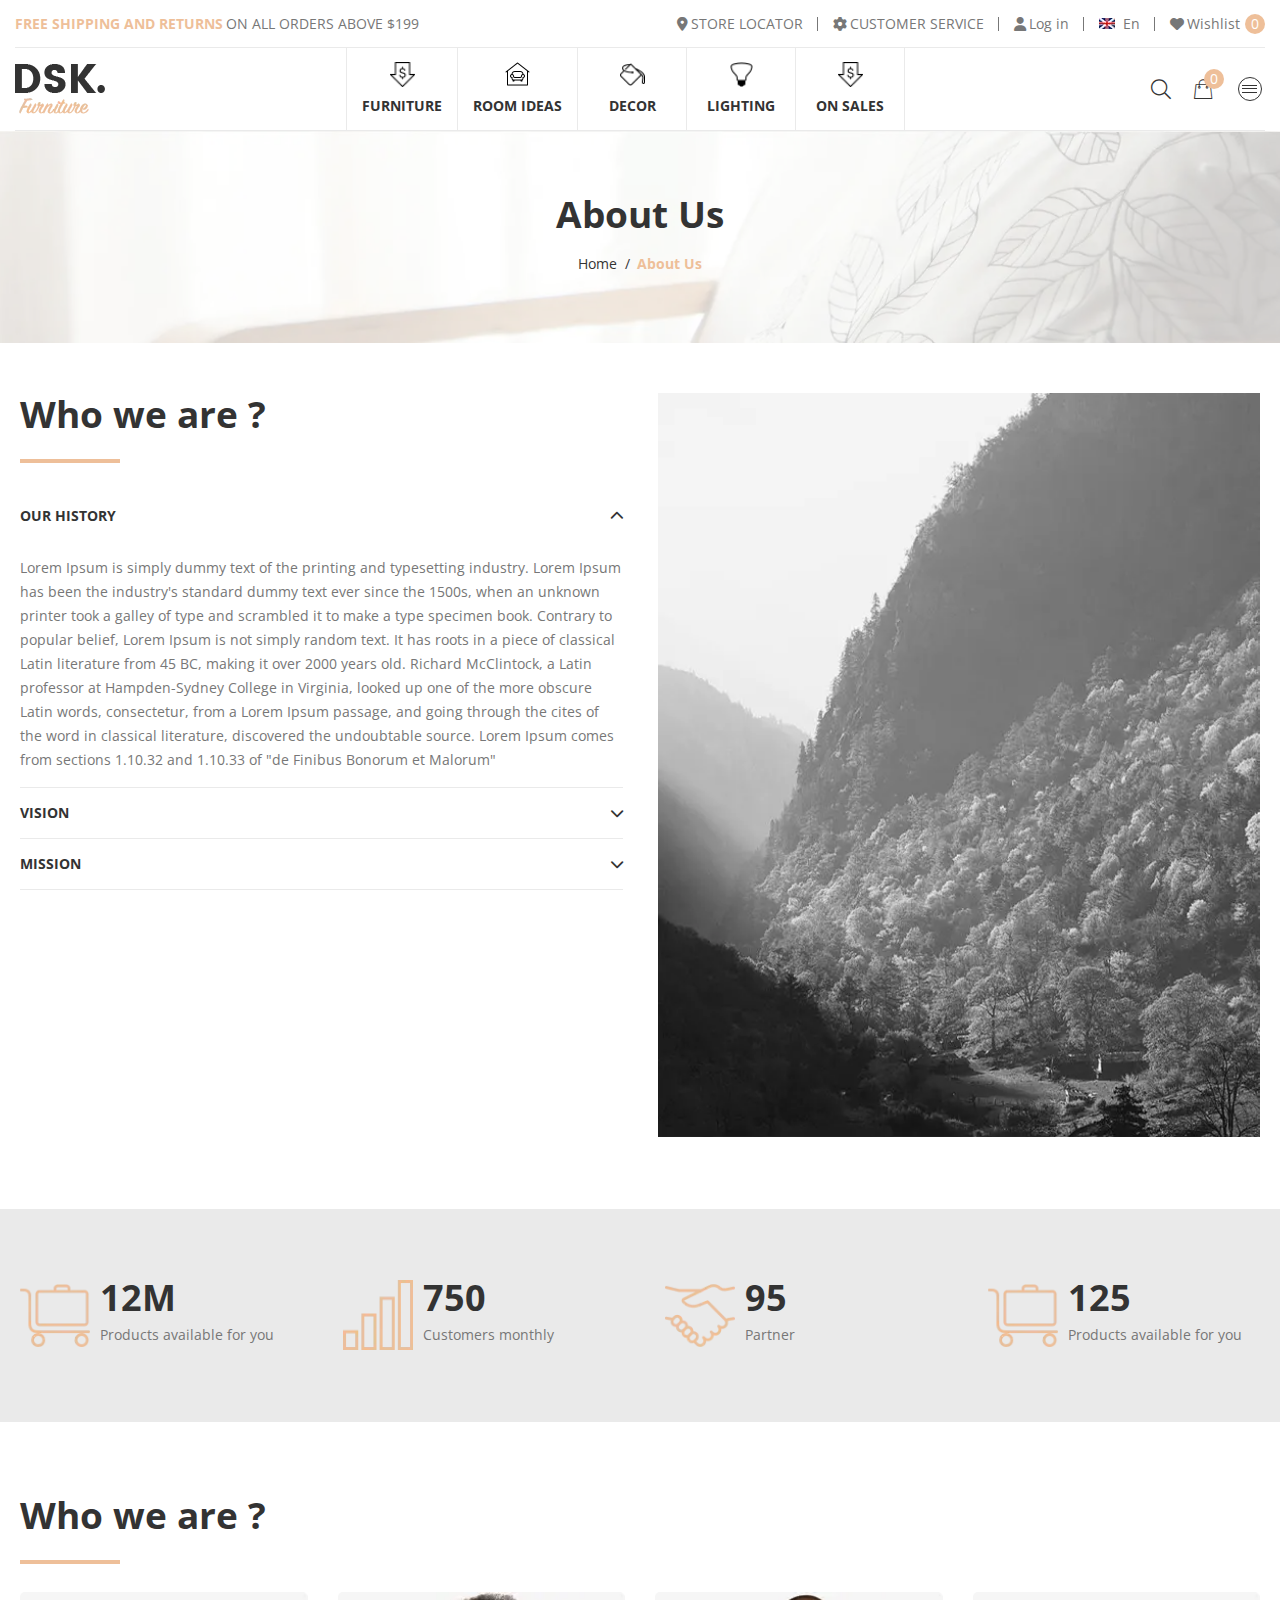
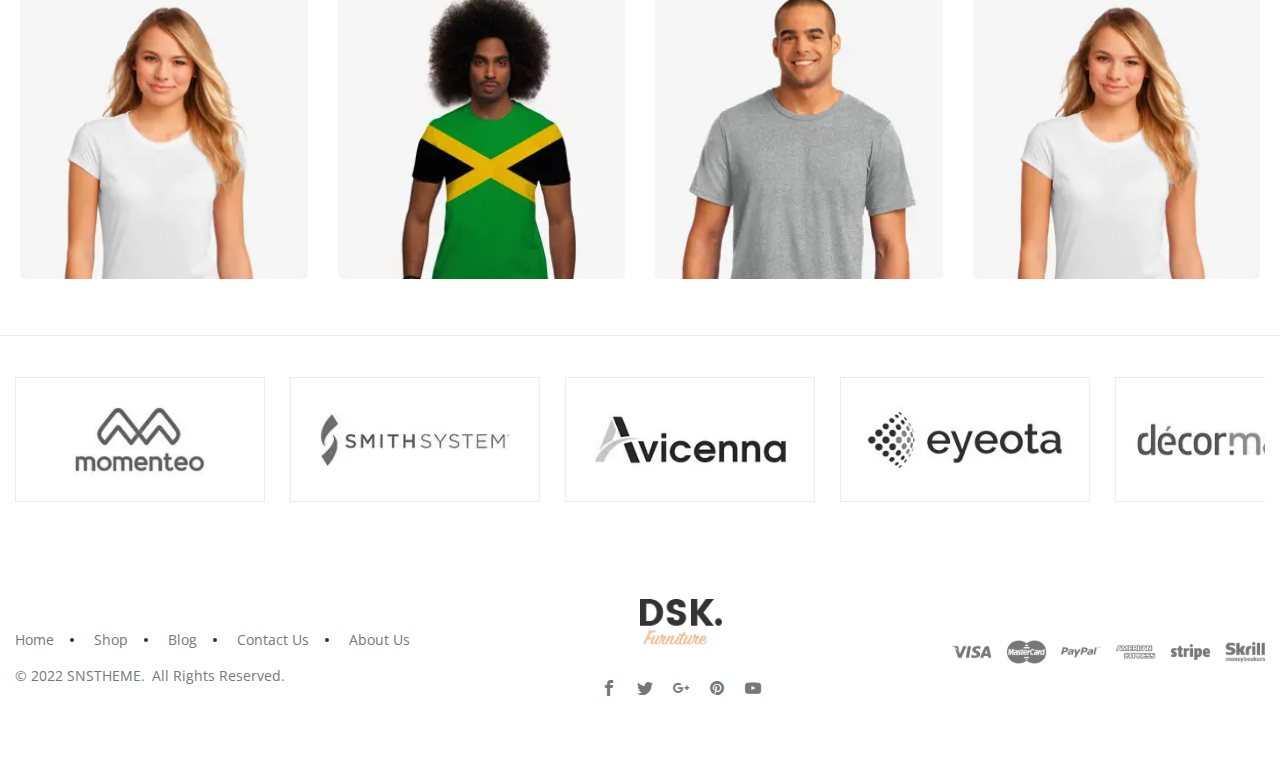
==== commit 952394a3: "fc" ====
--- a/about-us.html
+++ b/about-us.html
@@ -6,7 +6,7 @@
 	<meta charset="UTF-8">
 	<meta name="format-detection" content="telephone=no">
 	<!-- <style>body{opacity: 0;}</style> -->
-	<link rel="stylesheet" href="css/style.min.css?_v=20220621182344">
+	<link rel="stylesheet" href="css/style.min.css?_v=20220621192029">
 	<!-- <link rel="shortcut icon" href="favicon.ico"> -->
 	<!-- <meta name="robots" content="noindex, nofollow"> -->
 	<meta name="viewport" content="width=device-width, initial-scale=1.0">
@@ -440,7 +440,7 @@
 </div>
  -->
 
-	<script src="js/app.min.js?_v=20220621182344"></script>
+	<script src="js/app.min.js?_v=20220621192029"></script>
 </body>
 
 </html>